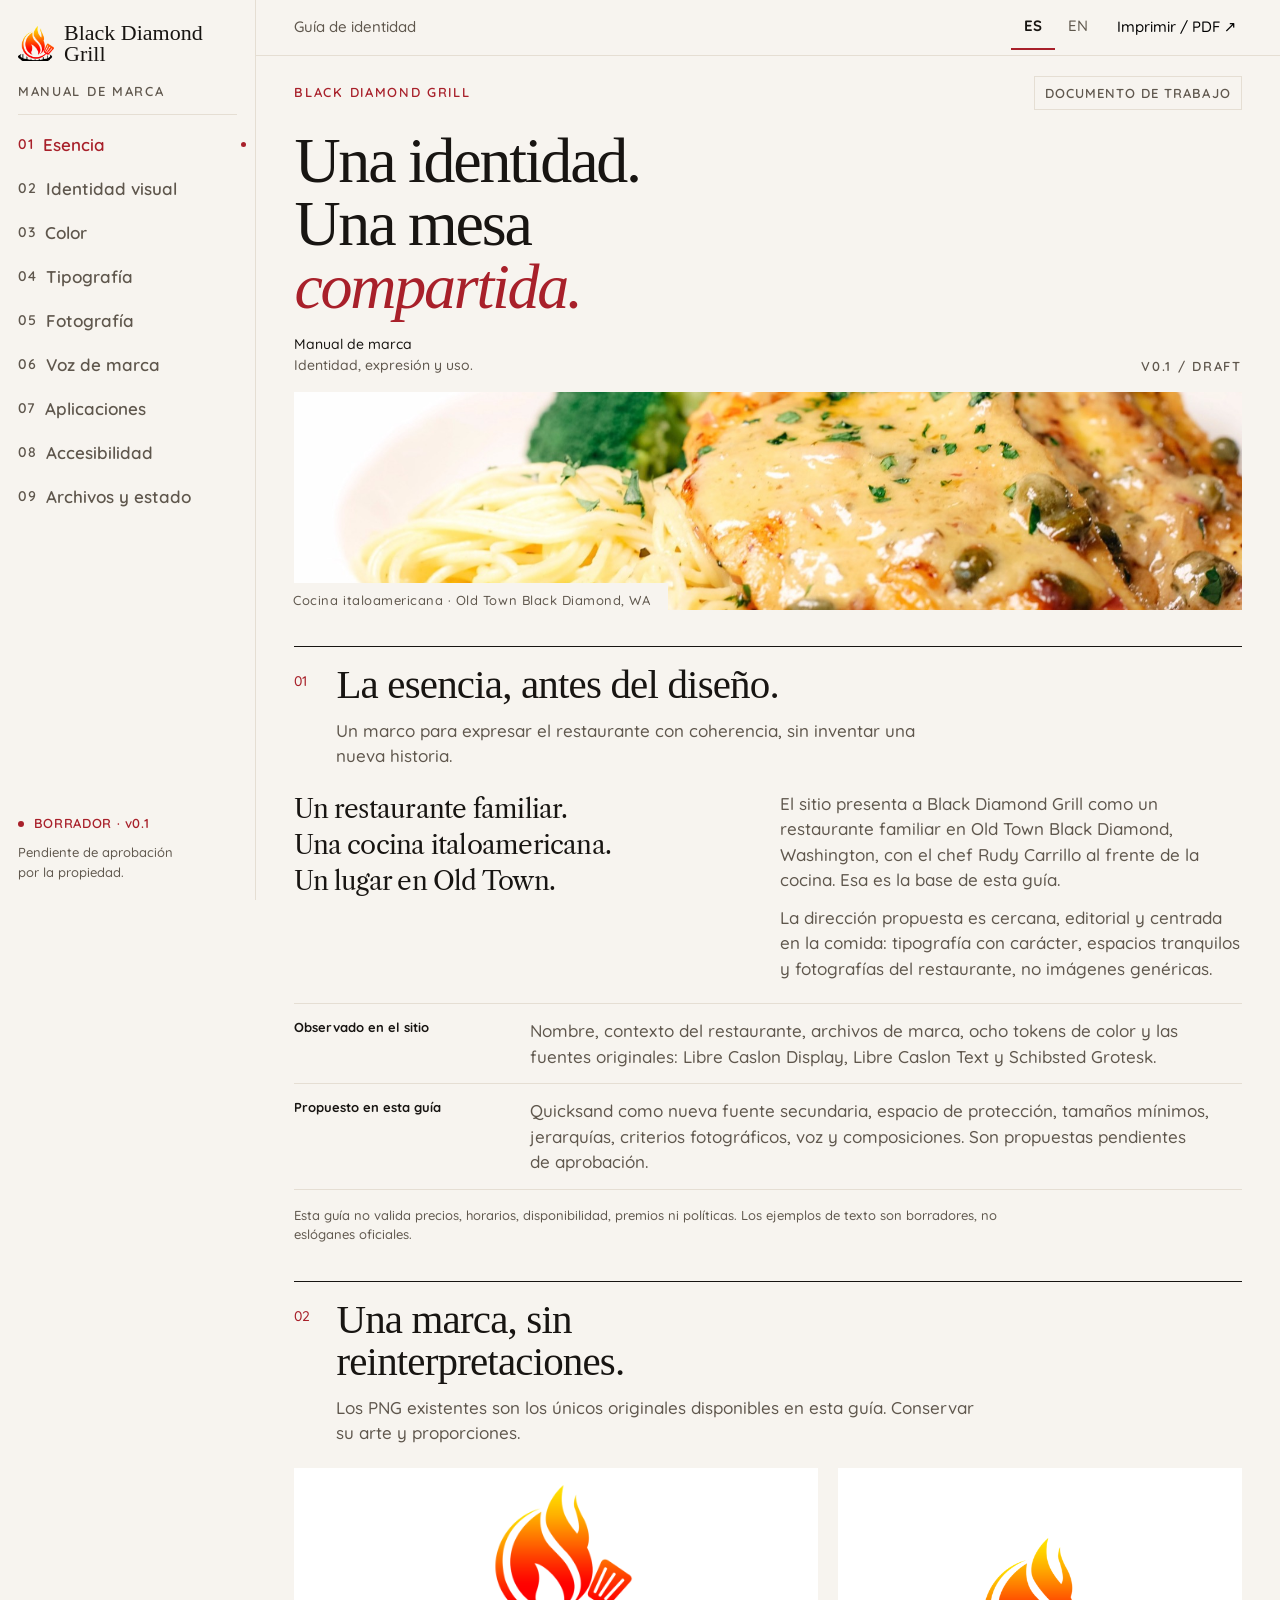
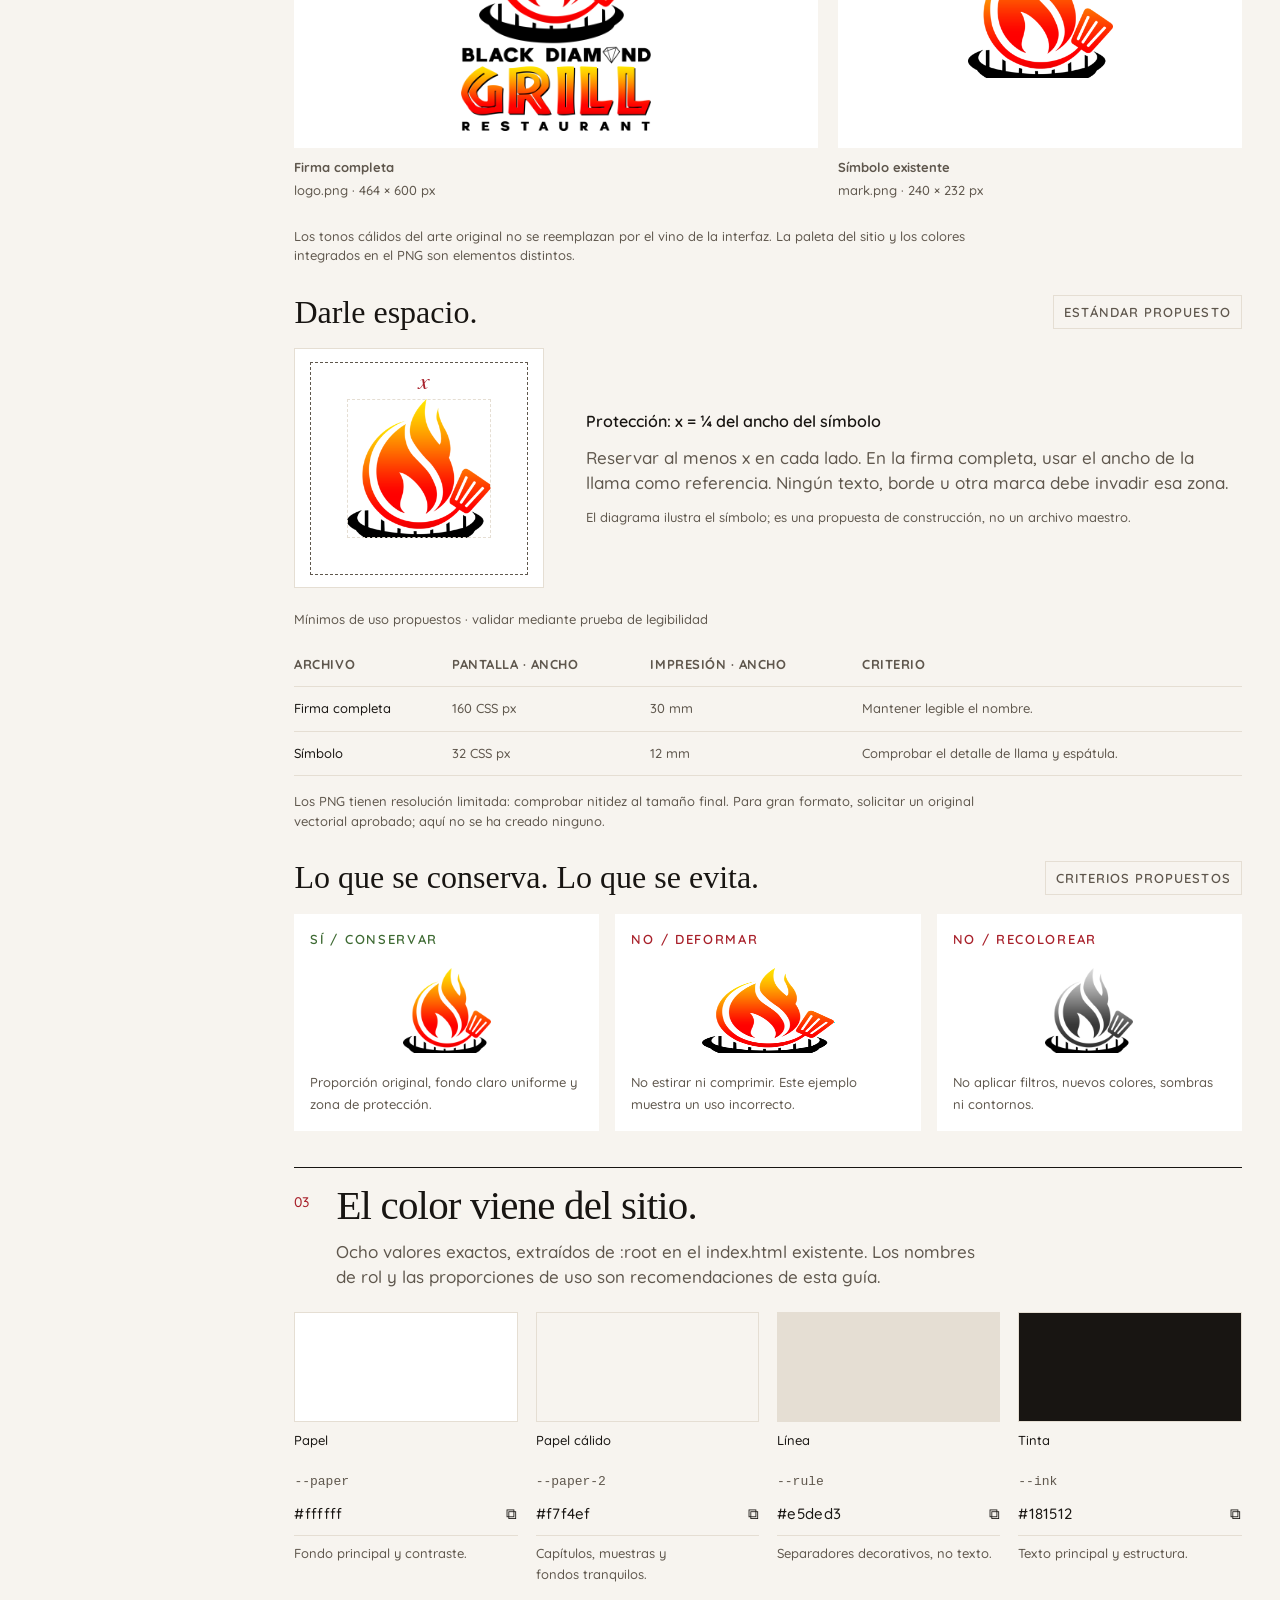
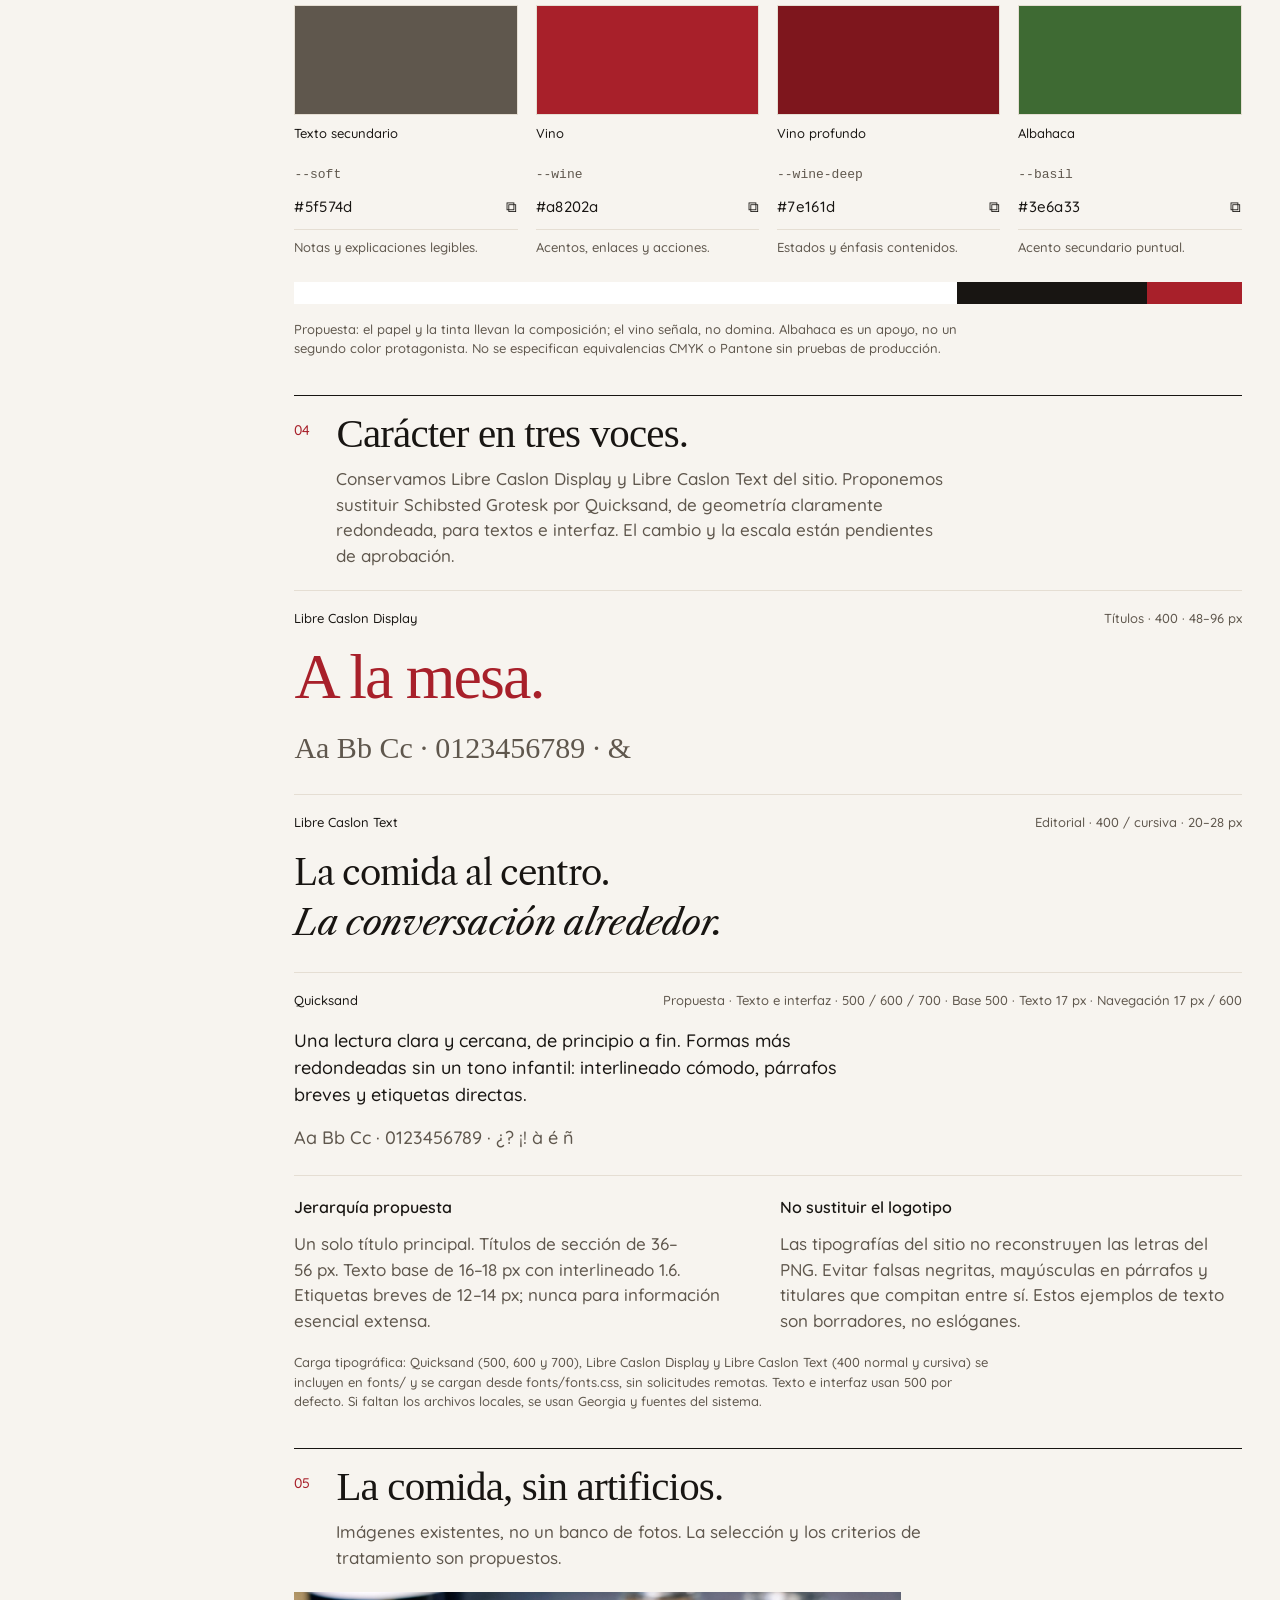
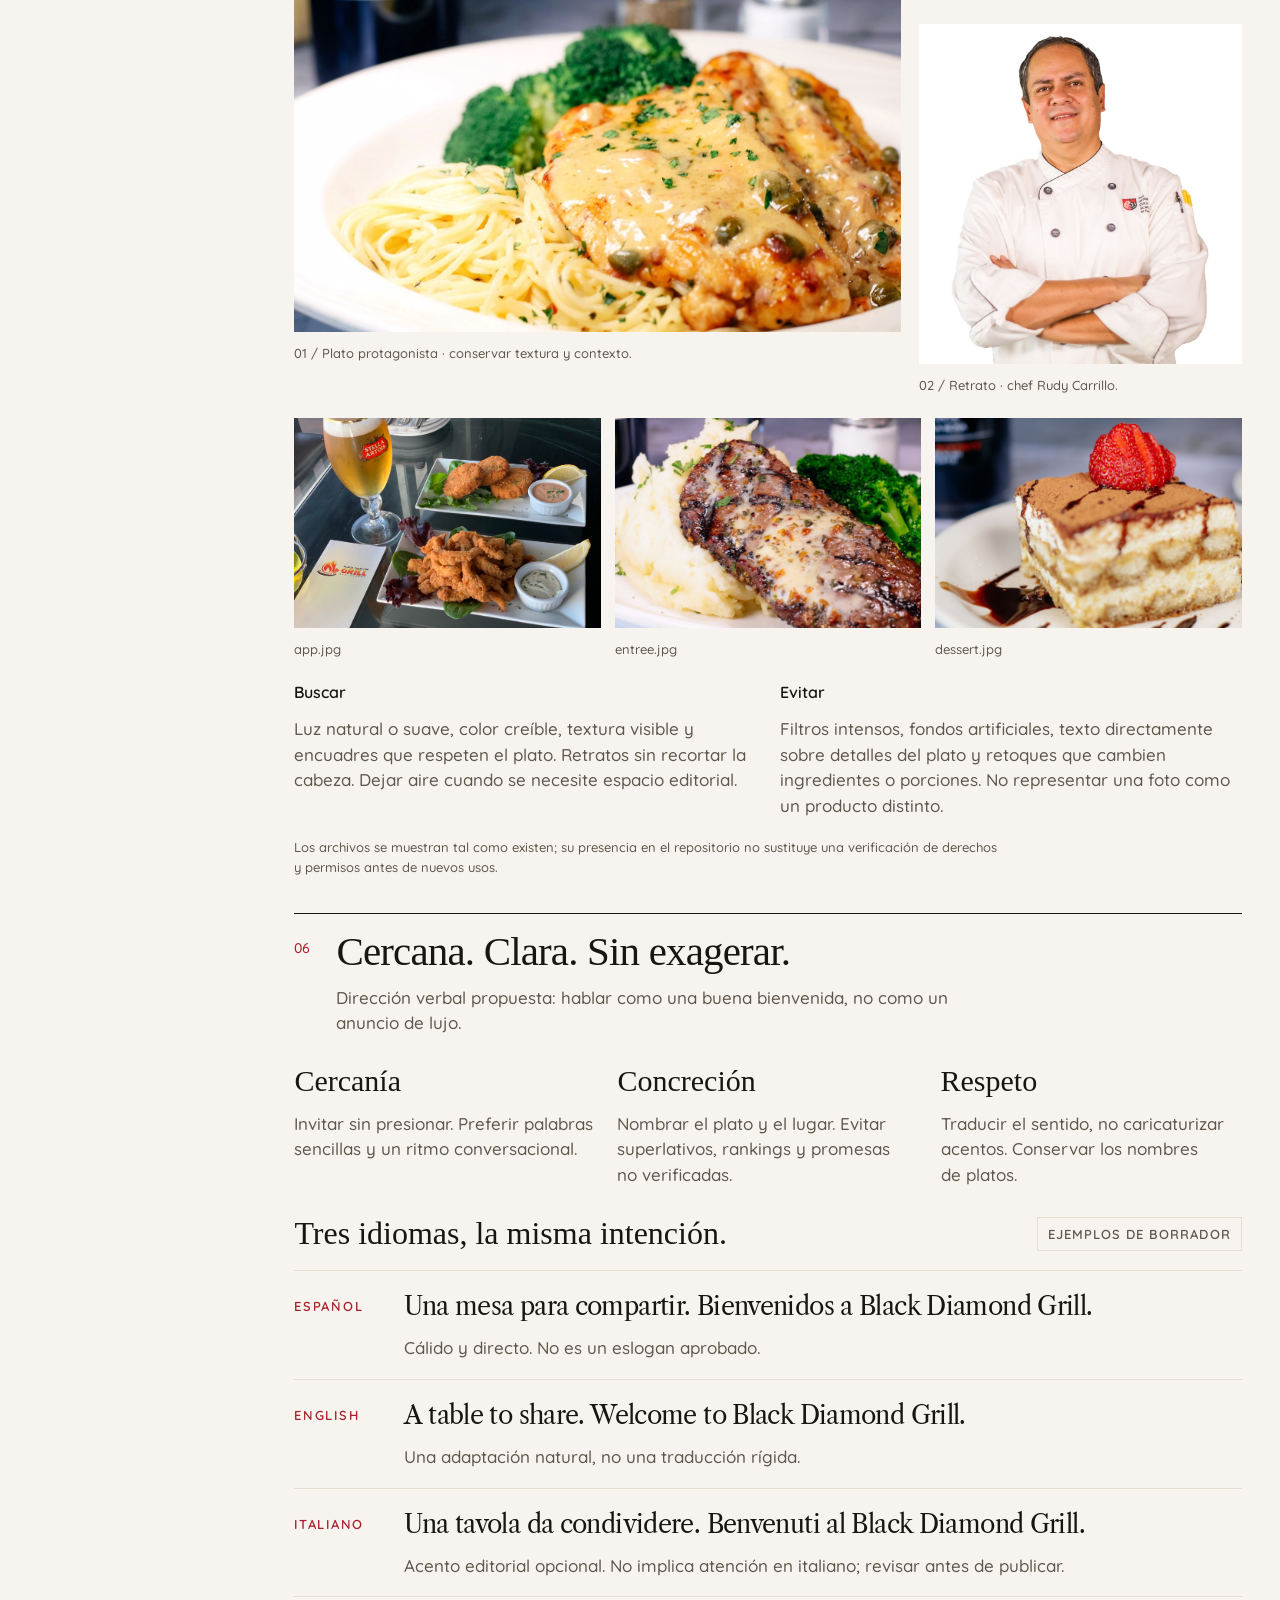
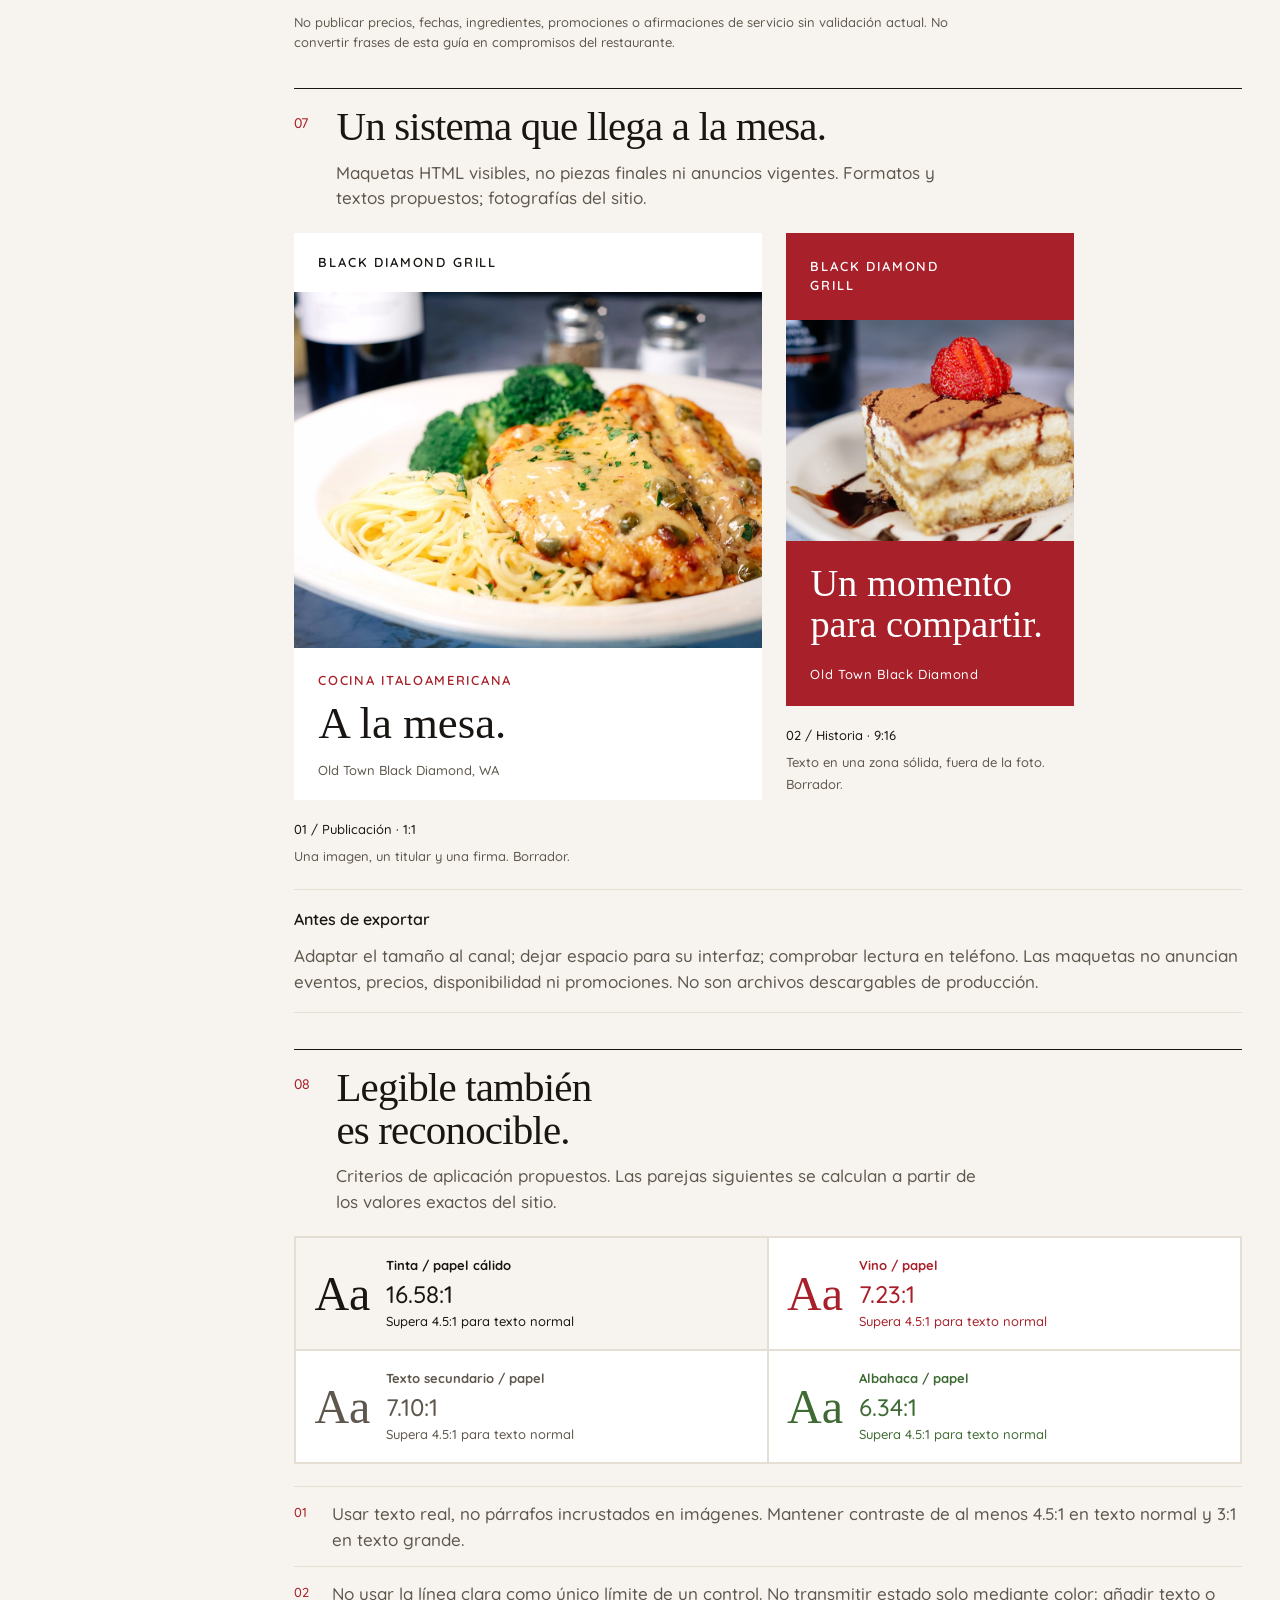
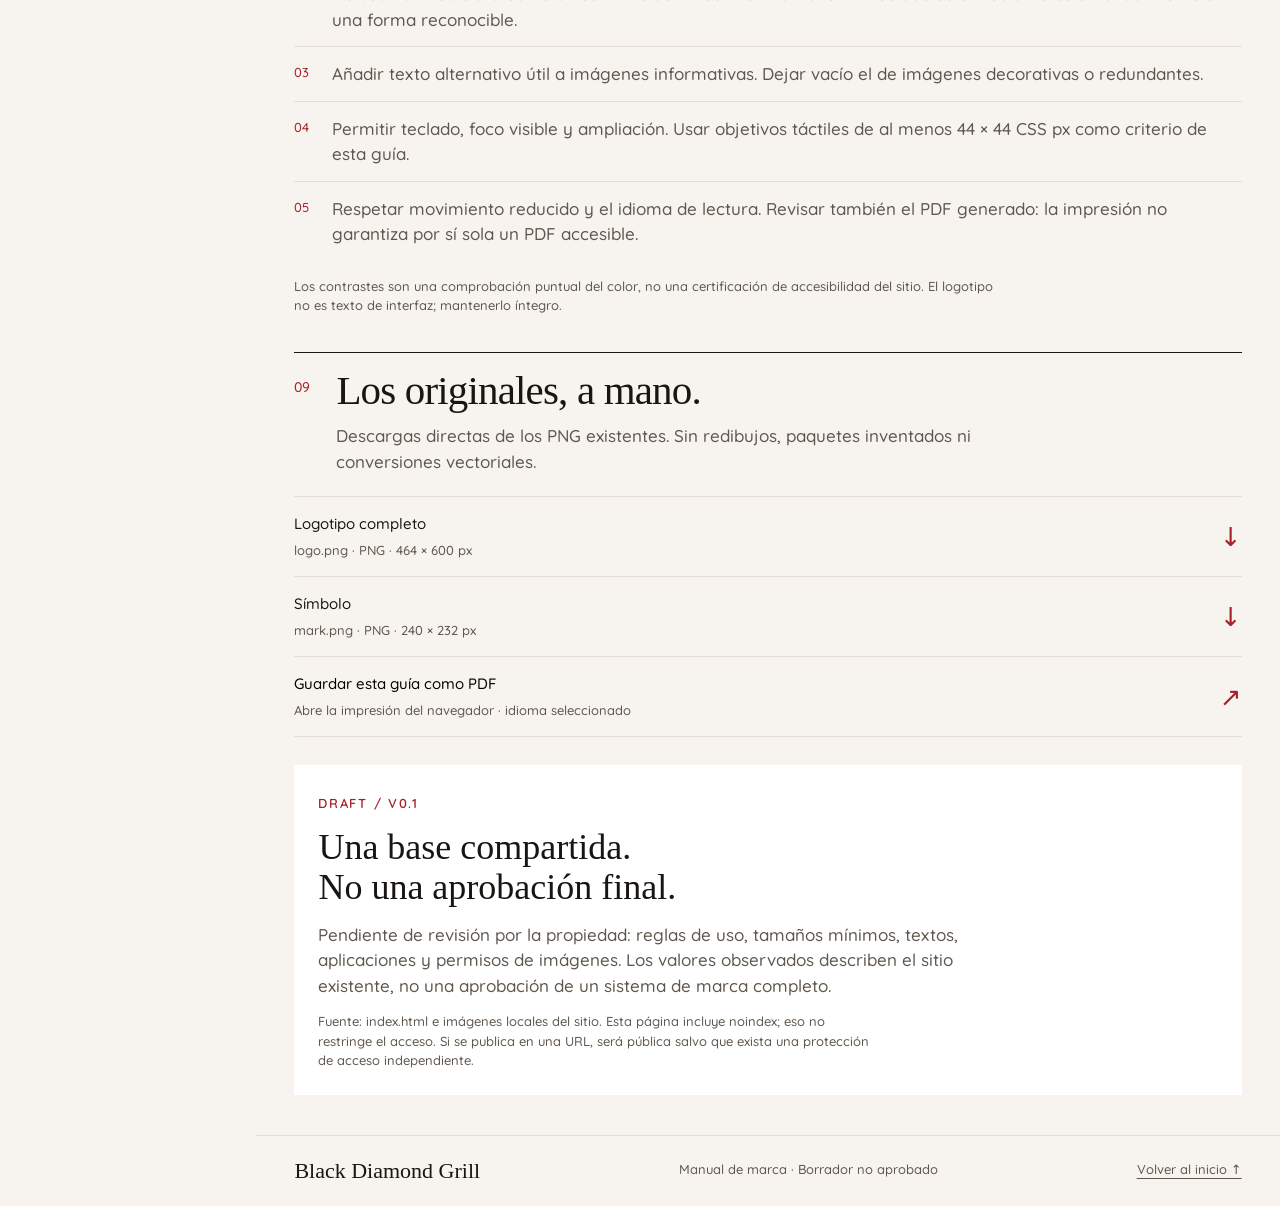
==== brand/index.html @ c11daa5a "feat(brand): publish existing Quicksand brandbook v3" ====
<!doctype html>
<html lang="es"><head><meta charset="utf-8"><meta name="viewport" content="width=device-width, initial-scale=1"><meta name="robots" content="noindex, nofollow"><meta name="theme-color" content="#f7f4ef"><meta name="description" content="Manual de marca bilingüe de Black Diamond Grill. Borrador pendiente de aprobación."><title>Black Diamond Grill — Manual de marca · Borrador</title><link rel="stylesheet" href="fonts/fonts.css"><link rel="stylesheet" href="brandbook.css"><script src="brandbook.js" defer></script></head><body><a class="skip" href="#main"><span class="l-es" lang="es">Saltar al contenido</span><span class="l-en" lang="en">Skip to content</span></a><aside class="sidebar"><a class="sidebar-brand" href="#cover"><img src="../img/mark.png" alt="" width="240" height="232"><span>Black Diamond<br>Grill</span></a><div class="sidebar-caption"><span class="l-es" lang="es">MANUAL DE MARCA</span><span class="l-en" lang="en">BRAND GUIDELINES</span></div><nav aria-label="Índice / Contents"><ol><li><a href="#overview"><span class="nav-num">01</span><span class="l-es" lang="es">Esencia</span><span class="l-en" lang="en">Essence</span></a></li><li><a href="#identity"><span class="nav-num">02</span><span class="l-es" lang="es">Identidad visual</span><span class="l-en" lang="en">Visual identity</span></a></li><li><a href="#color"><span class="nav-num">03</span><span class="l-es" lang="es">Color</span><span class="l-en" lang="en">Color</span></a></li><li><a href="#type"><span class="nav-num">04</span><span class="l-es" lang="es">Tipografía</span><span class="l-en" lang="en">Typography</span></a></li><li><a href="#photography"><span class="nav-num">05</span><span class="l-es" lang="es">Fotografía</span><span class="l-en" lang="en">Photography</span></a></li><li><a href="#voice"><span class="nav-num">06</span><span class="l-es" lang="es">Voz de marca</span><span class="l-en" lang="en">Brand voice</span></a></li><li><a href="#applications"><span class="nav-num">07</span><span class="l-es" lang="es">Aplicaciones</span><span class="l-en" lang="en">Applications</span></a></li><li><a href="#accessibility"><span class="nav-num">08</span><span class="l-es" lang="es">Accesibilidad</span><span class="l-en" lang="en">Accessibility</span></a></li><li><a href="#downloads"><span class="nav-num">09</span><span class="l-es" lang="es">Archivos y estado</span><span class="l-en" lang="en">Files & status</span></a></li></ol></nav><div class="sidebar-bottom"><span class="draft-dot"></span> <span class="l-es" lang="es">BORRADOR · v0.1</span><span class="l-en" lang="en">DRAFT · v0.1</span><p><span class="l-es" lang="es">Pendiente de aprobación<br>por la propiedad.</span><span class="l-en" lang="en">Pending owner<br>approval.</span></p></div></aside><div class="page"><header class="toolbar"><a href="#cover" class="toolbar-name"><span class="l-es" lang="es">Guía de identidad</span><span class="l-en" lang="en">Identity guide</span></a><div class="tools"><div class="language-switch" role="group" aria-label="Idioma / Language"><button type="button" data-language="es" aria-pressed="true" lang="es">ES<span class="sr-only"> — Español</span></button><button type="button" data-language="en" aria-pressed="false" lang="en">EN<span class="sr-only"> — English</span></button></div><button class="print-button" type="button" id="print"><span class="l-es" lang="es">Imprimir / PDF ↗</span><span class="l-en" lang="en">Print / PDF ↗</span></button></div></header><main id="main"><div class="cover" id="cover"><div class="cover-top"><span class="eyebrow">BLACK DIAMOND GRILL</span><span class="tag"><span class="l-es" lang="es">DOCUMENTO DE TRABAJO</span><span class="l-en" lang="en">WORKING DOCUMENT</span></span></div><h1><span class="l-es" lang="es">Una identidad.<br>Una mesa<br><em>compartida.</em></span><span class="l-en" lang="en">One identity.<br>A table<br><em>to share.</em></span></h1><div class="cover-foot"><p><span class="l-es" lang="es">Manual de marca<br><span class="muted">Identidad, expresión y uso.</span></span><span class="l-en" lang="en">Brand guidelines<br><span class="muted">Identity, expression & use.</span></span></p><span class="edition">v0.1 / DRAFT</span></div><div class="cover-image"><img src="../img/pasta.jpg" alt="Chicken piccata sobre pasta cabello de ángel" data-alt-es="Chicken piccata sobre pasta cabello de ángel" data-alt-en="Chicken piccata over angel hair pasta" width="1600" height="1214"><div class="image-caption"><span class="l-es" lang="es">Cocina italoamericana · Old Town Black Diamond, WA</span><span class="l-en" lang="en">Italian-American kitchen · Old Town Black Diamond, WA</span></div></div></div><section id="overview" class="chapter" aria-labelledby="overview-title"><header class="chapter-head"><span class="chapter-num">01</span><div><h2 id="overview-title"><span class="l-es" lang="es">La esencia, antes del diseño.</span><span class="l-en" lang="en">Essence before design.</span></h2><p class="intro"><span class="l-es" lang="es">Un marco para expresar el restaurante con coherencia, sin inventar una nueva historia.</span><span class="l-en" lang="en">A framework for expressing the restaurant consistently, without inventing a new story.</span></p></div></header><div class="editorial-pair"><p class="serif-lead"><span class="l-es" lang="es">Un restaurante familiar.<br>Una cocina italoamericana.<br>Un lugar en Old Town.</span><span class="l-en" lang="en">A family restaurant.<br>An Italian-American kitchen.<br>A place in Old Town.</span></p><div><p><span class="l-es" lang="es">El sitio presenta a Black Diamond Grill como un restaurante familiar en Old Town Black Diamond, Washington, con el chef Rudy Carrillo al frente de la cocina. Esa es la base de esta guía.</span><span class="l-en" lang="en">The website presents Black Diamond Grill as a family restaurant in Old Town Black Diamond, Washington, with Chef Rudy Carrillo leading the kitchen. That is the foundation of this guide.</span></p><p><span class="l-es" lang="es">La dirección propuesta es cercana, editorial y centrada en la comida: tipografía con carácter, espacios tranquilos y fotografías del restaurante, no imágenes genéricas.</span><span class="l-en" lang="en">The proposed direction is warm, editorial and food-led: characterful typography, calm space and the restaurant’s own photography, not generic imagery.</span></p></div></div><div class="status-table"><div><b><span class="l-es" lang="es">Observado en el sitio</span><span class="l-en" lang="en">Observed on the website</span></b><p><span class="l-es" lang="es">Nombre, contexto del restaurante, archivos de marca, ocho tokens de color y las fuentes originales: Libre Caslon Display, Libre Caslon Text y Schibsted Grotesk.</span><span class="l-en" lang="en">Name, restaurant context, brand assets, eight color tokens and the original fonts: Libre Caslon Display, Libre Caslon Text and Schibsted Grotesk.</span></p></div><div><b><span class="l-es" lang="es">Propuesto en esta guía</span><span class="l-en" lang="en">Proposed in this guide</span></b><p><span class="l-es" lang="es">Quicksand como nueva fuente secundaria, espacio de protección, tamaños mínimos, jerarquías, criterios fotográficos, voz y composiciones. Son propuestas pendientes de aprobación.</span><span class="l-en" lang="en">Quicksand as the new secondary font, clear space, minimum sizes, hierarchies, photography guidance, voice and layouts. These proposals are pending approval.</span></p></div></div><p class="note"><span class="l-es" lang="es">Esta guía no valida precios, horarios, disponibilidad, premios ni políticas. Los ejemplos de texto son borradores, no eslóganes oficiales.</span><span class="l-en" lang="en">This guide does not validate prices, hours, availability, awards or policies. Copy examples are drafts, not official taglines.</span></p></section><section id="identity" class="chapter" aria-labelledby="identity-title"><header class="chapter-head"><span class="chapter-num">02</span><div><h2 id="identity-title"><span class="l-es" lang="es">Una marca, sin reinterpretaciones.</span><span class="l-en" lang="en">One mark. No reinterpretation.</span></h2><p class="intro"><span class="l-es" lang="es">Los PNG existentes son los únicos originales disponibles en esta guía. Conservar su arte y proporciones.</span><span class="l-en" lang="en">The existing PNGs are the only original assets available in this guide. Preserve their artwork and proportions.</span></p></div></header><div class="logo-board"><figure><div class="logo-full"><img src="../img/logo.png" alt="Black Diamond Grill — logotipo completo" data-alt-es="Black Diamond Grill — logotipo completo" data-alt-en="Black Diamond Grill — complete logo" width="464" height="600"></div><figcaption><b><span class="l-es" lang="es">Firma completa</span><span class="l-en" lang="en">Complete signature</span></b><span>logo.png · 464 × 600 px</span></figcaption></figure><figure><div class="logo-mark"><img src="../img/mark.png" alt="Símbolo de llama y espátula" data-alt-es="Símbolo de llama y espátula" data-alt-en="Flame and spatula symbol" width="240" height="232"></div><figcaption><b><span class="l-es" lang="es">Símbolo existente</span><span class="l-en" lang="en">Existing symbol</span></b><span>mark.png · 240 × 232 px</span></figcaption></figure></div><p class="note"><span class="l-es" lang="es">Los tonos cálidos del arte original no se reemplazan por el vino de la interfaz. La paleta del sitio y los colores integrados en el PNG son elementos distintos.</span><span class="l-en" lang="en">The original artwork’s warm colors are not replaced with the interface wine color. The website palette and the colors embedded in the PNG are distinct elements.</span></p><div class="subhead"><h3><span class="l-es" lang="es">Darle espacio.</span><span class="l-en" lang="en">Give it room.</span></h3><span class="tag"><span class="l-es" lang="es">ESTÁNDAR PROPUESTO</span><span class="l-en" lang="en">PROPOSED STANDARD</span></span></div><div class="clearspace-row"><div class="clearspace-demo"><div class="clearspace-inner"><img src="../img/mark.png" alt="" width="240" height="232"></div><span>x</span></div><div><h4><span class="l-es" lang="es">Protección: x = ¼ del ancho del símbolo</span><span class="l-en" lang="en">Clear space: x = ¼ of the symbol width</span></h4><p><span class="l-es" lang="es">Reservar al menos x en cada lado. En la firma completa, usar el ancho de la llama como referencia. Ningún texto, borde u otra marca debe invadir esa zona.</span><span class="l-en" lang="en">Reserve at least x on every side. For the complete signature, use the flame width as the reference. No text, border or other mark should enter that area.</span></p><p class="small"><span class="l-es" lang="es">El diagrama ilustra el símbolo; es una propuesta de construcción, no un archivo maestro.</span><span class="l-en" lang="en">The diagram illustrates the symbol; it is a proposed construction rule, not master artwork.</span></p></div></div><div class="table-wrap"><table><caption><span class="l-es" lang="es">Mínimos de uso propuestos · validar mediante prueba de legibilidad</span><span class="l-en" lang="en">Proposed minimum sizes · validate with a legibility proof</span></caption><thead><tr><th><span class="l-es" lang="es">Archivo</span><span class="l-en" lang="en">Asset</span></th><th><span class="l-es" lang="es">Pantalla · ancho</span><span class="l-en" lang="en">Screen · width</span></th><th><span class="l-es" lang="es">Impresión · ancho</span><span class="l-en" lang="en">Print · width</span></th><th><span class="l-es" lang="es">Criterio</span><span class="l-en" lang="en">Rationale</span></th></tr></thead><tbody><tr><th><span class="l-es" lang="es">Firma completa</span><span class="l-en" lang="en">Complete signature</span></th><td>160 CSS px</td><td>30 mm</td><td><span class="l-es" lang="es">Mantener legible el nombre.</span><span class="l-en" lang="en">Keep the name legible.</span></td></tr><tr><th><span class="l-es" lang="es">Símbolo</span><span class="l-en" lang="en">Symbol</span></th><td>32 CSS px</td><td>12 mm</td><td><span class="l-es" lang="es">Comprobar el detalle de llama y espátula.</span><span class="l-en" lang="en">Check flame and spatula detail.</span></td></tr></tbody></table></div><p class="note"><span class="l-es" lang="es">Los PNG tienen resolución limitada: comprobar nitidez al tamaño final. Para gran formato, solicitar un original vectorial aprobado; aquí no se ha creado ninguno.</span><span class="l-en" lang="en">The PNGs have limited resolution: check sharpness at final size. For large-format use, request an approved vector original; none has been created here.</span></p><div class="subhead"><h3><span class="l-es" lang="es">Lo que se conserva. Lo que se evita.</span><span class="l-en" lang="en">What stays. What to avoid.</span></h3><span class="tag"><span class="l-es" lang="es">CRITERIOS PROPUESTOS</span><span class="l-en" lang="en">PROPOSED GUIDANCE</span></span></div><div class="dos-grid"><div class="do-panel"><span class="rule-label"><span class="l-es" lang="es">SÍ / CONSERVAR</span><span class="l-en" lang="en">DO / PRESERVE</span></span><img src="../img/mark.png" alt="" width="240" height="232"><p><span class="l-es" lang="es">Proporción original, fondo claro uniforme y zona de protección.</span><span class="l-en" lang="en">Original proportions, a plain light background and clear space.</span></p></div><div class="dont-panel"><span class="rule-label"><span class="l-es" lang="es">NO / DEFORMAR</span><span class="l-en" lang="en">DON’T / DISTORT</span></span><div class="distorted"><img src="../img/mark.png" alt="" width="240" height="232"></div><p><span class="l-es" lang="es">No estirar ni comprimir. Este ejemplo muestra un uso incorrecto.</span><span class="l-en" lang="en">Do not stretch or compress. This example shows incorrect use.</span></p></div><div class="dont-panel"><span class="rule-label"><span class="l-es" lang="es">NO / RECOLOREAR</span><span class="l-en" lang="en">DON’T / RECOLOR</span></span><img class="recolored" src="../img/mark.png" alt="" width="240" height="232"><p><span class="l-es" lang="es">No aplicar filtros, nuevos colores, sombras ni contornos.</span><span class="l-en" lang="en">Do not apply filters, new colors, shadows or outlines.</span></p></div></div></section><section id="color" class="chapter" aria-labelledby="color-title"><header class="chapter-head"><span class="chapter-num">03</span><div><h2 id="color-title"><span class="l-es" lang="es">El color viene del sitio.</span><span class="l-en" lang="en">Color comes from the site.</span></h2><p class="intro"><span class="l-es" lang="es">Ocho valores exactos, extraídos de :root en el index.html existente. Los nombres de rol y las proporciones de uso son recomendaciones de esta guía.</span><span class="l-en" lang="en">Eight exact values, taken from :root in the existing index.html. Role descriptions and usage proportions are recommendations in this guide.</span></p></div></header><div class="swatches"><article class="swatch"><div class="swatch-color" style="background:#ffffff"></div><div class="swatch-info"><h3><span class="l-es" lang="es">Papel</span><span class="l-en" lang="en">Paper</span></h3><code>--paper</code><button type="button" class="copy" data-copy="#ffffff" aria-label="Copiar / Copy #ffffff"><span>#ffffff</span><span aria-hidden="true">⧉</span></button><p><span class="l-es" lang="es">Fondo principal y contraste.</span><span class="l-en" lang="en">Primary surface and contrast.</span></p></div></article><article class="swatch"><div class="swatch-color" style="background:#f7f4ef"></div><div class="swatch-info"><h3><span class="l-es" lang="es">Papel cálido</span><span class="l-en" lang="en">Warm paper</span></h3><code>--paper-2</code><button type="button" class="copy" data-copy="#f7f4ef" aria-label="Copiar / Copy #f7f4ef"><span>#f7f4ef</span><span aria-hidden="true">⧉</span></button><p><span class="l-es" lang="es">Capítulos, muestras y fondos tranquilos.</span><span class="l-en" lang="en">Chapters, specimens and quiet surfaces.</span></p></div></article><article class="swatch"><div class="swatch-color" style="background:#e5ded3"></div><div class="swatch-info"><h3><span class="l-es" lang="es">Línea</span><span class="l-en" lang="en">Rule</span></h3><code>--rule</code><button type="button" class="copy" data-copy="#e5ded3" aria-label="Copiar / Copy #e5ded3"><span>#e5ded3</span><span aria-hidden="true">⧉</span></button><p><span class="l-es" lang="es">Separadores decorativos, no texto.</span><span class="l-en" lang="en">Decorative dividers, not text.</span></p></div></article><article class="swatch"><div class="swatch-color" style="background:#181512"></div><div class="swatch-info"><h3><span class="l-es" lang="es">Tinta</span><span class="l-en" lang="en">Ink</span></h3><code>--ink</code><button type="button" class="copy" data-copy="#181512" aria-label="Copiar / Copy #181512"><span>#181512</span><span aria-hidden="true">⧉</span></button><p><span class="l-es" lang="es">Texto principal y estructura.</span><span class="l-en" lang="en">Primary text and structure.</span></p></div></article><article class="swatch"><div class="swatch-color" style="background:#5f574d"></div><div class="swatch-info"><h3><span class="l-es" lang="es">Texto secundario</span><span class="l-en" lang="en">Secondary text</span></h3><code>--soft</code><button type="button" class="copy" data-copy="#5f574d" aria-label="Copiar / Copy #5f574d"><span>#5f574d</span><span aria-hidden="true">⧉</span></button><p><span class="l-es" lang="es">Notas y explicaciones legibles.</span><span class="l-en" lang="en">Readable notes and explanations.</span></p></div></article><article class="swatch"><div class="swatch-color" style="background:#a8202a"></div><div class="swatch-info"><h3><span class="l-es" lang="es">Vino</span><span class="l-en" lang="en">Wine</span></h3><code>--wine</code><button type="button" class="copy" data-copy="#a8202a" aria-label="Copiar / Copy #a8202a"><span>#a8202a</span><span aria-hidden="true">⧉</span></button><p><span class="l-es" lang="es">Acentos, enlaces y acciones.</span><span class="l-en" lang="en">Accents, links and actions.</span></p></div></article><article class="swatch"><div class="swatch-color" style="background:#7e161d"></div><div class="swatch-info"><h3><span class="l-es" lang="es">Vino profundo</span><span class="l-en" lang="en">Deep wine</span></h3><code>--wine-deep</code><button type="button" class="copy" data-copy="#7e161d" aria-label="Copiar / Copy #7e161d"><span>#7e161d</span><span aria-hidden="true">⧉</span></button><p><span class="l-es" lang="es">Estados y énfasis contenidos.</span><span class="l-en" lang="en">Restrained states and emphasis.</span></p></div></article><article class="swatch"><div class="swatch-color" style="background:#3e6a33"></div><div class="swatch-info"><h3><span class="l-es" lang="es">Albahaca</span><span class="l-en" lang="en">Basil</span></h3><code>--basil</code><button type="button" class="copy" data-copy="#3e6a33" aria-label="Copiar / Copy #3e6a33"><span>#3e6a33</span><span aria-hidden="true">⧉</span></button><p><span class="l-es" lang="es">Acento secundario puntual.</span><span class="l-en" lang="en">Occasional secondary accent.</span></p></div></article></div><div class="palette-ratio" aria-hidden="true"><span></span><span></span><span></span></div><p class="note"><span class="l-es" lang="es">Propuesta: el papel y la tinta llevan la composición; el vino señala, no domina. Albahaca es un apoyo, no un segundo color protagonista. No se especifican equivalencias CMYK o Pantone sin pruebas de producción.</span><span class="l-en" lang="en">Proposal: paper and ink carry the composition; wine guides rather than dominates. Basil supports, rather than becoming a second lead color. No CMYK or Pantone equivalents are specified without production proofs.</span></p></section><section id="type" class="chapter" aria-labelledby="type-title"><header class="chapter-head"><span class="chapter-num">04</span><div><h2 id="type-title"><span class="l-es" lang="es">Carácter en tres voces.</span><span class="l-en" lang="en">Character in three voices.</span></h2><p class="intro"><span class="l-es" lang="es">Conservamos Libre Caslon Display y Libre Caslon Text del sitio. Proponemos sustituir Schibsted Grotesk por Quicksand, de geometría claramente redondeada, para textos e interfaz. El cambio y la escala están pendientes de aprobación.</span><span class="l-en" lang="en">Libre Caslon Display and Libre Caslon Text are retained from the website. We propose replacing Schibsted Grotesk with the clearly rounded geometric Quicksand for body text and interface. The change and scale are pending approval.</span></p></div></header><div class="type-specimen display-spec"><div class="type-meta"><b>Libre Caslon Display</b><span><span class="l-es" lang="es">Títulos · 400 · 48–96 px</span><span class="l-en" lang="en">Headlines · 400 · 48–96 px</span></span></div><p><span class="l-es" lang="es">A la mesa.</span><span class="l-en" lang="en">At the table.</span></p><div class="glyphs">Aa Bb Cc · 0123456789 · &amp;</div></div><div class="type-specimen serif-spec"><div class="type-meta"><b>Libre Caslon Text</b><span><span class="l-es" lang="es">Editorial · 400 / cursiva · 20–28 px</span><span class="l-en" lang="en">Editorial · 400 / italic · 20–28 px</span></span></div><p><span class="l-es" lang="es">La comida al centro.<br><em>La conversación alrededor.</em></span><span class="l-en" lang="en">Food at the center.<br><em>Conversation all around.</em></span></p></div><div class="type-specimen sans-spec"><div class="type-meta"><b>Quicksand</b><span><span class="l-es" lang="es">Propuesta · Texto e interfaz · 500 / 600 / 700 · Base 500 · Texto 17 px · Navegación 17 px / 600</span><span class="l-en" lang="en">Proposed · Body and interface · 500 / 600 / 700 · Default 500 · Body 17 px · Navigation 17 px / 600</span></span></div><p><span class="l-es" lang="es">Una lectura clara y cercana, de principio a fin. Formas más redondeadas sin un tono infantil: interlineado cómodo, párrafos breves y etiquetas directas.</span><span class="l-en" lang="en">Clear, approachable reading, start to finish. Rounder forms without a childish tone: comfortable line height, short paragraphs and direct labels.</span></p><div class="glyphs">Aa Bb Cc · 0123456789 · ¿? ¡! à é ñ</div></div><div class="editorial-pair"><div><h4><span class="l-es" lang="es">Jerarquía propuesta</span><span class="l-en" lang="en">Proposed hierarchy</span></h4><p><span class="l-es" lang="es">Un solo título principal. Títulos de sección de 36–56 px. Texto base de 16–18 px con interlineado 1.6. Etiquetas breves de 12–14 px; nunca para información esencial extensa.</span><span class="l-en" lang="en">One main title. Section headings at 36–56 px. Body copy at 16–18 px with 1.6 line height. Short labels at 12–14 px; never for lengthy essential information.</span></p></div><div><h4><span class="l-es" lang="es">No sustituir el logotipo</span><span class="l-en" lang="en">Do not replace the logo</span></h4><p><span class="l-es" lang="es">Las tipografías del sitio no reconstruyen las letras del PNG. Evitar falsas negritas, mayúsculas en párrafos y titulares que compitan entre sí. Estos ejemplos de texto son borradores, no eslóganes.</span><span class="l-en" lang="en">The website fonts do not recreate the PNG lettering. Avoid faux bold, all-caps paragraphs and competing headlines. These copy examples are drafts, not taglines.</span></p></div></div><p class="note"><span class="l-es" lang="es">Carga tipográfica: Quicksand (500, 600 y 700), Libre Caslon Display y Libre Caslon Text (400 normal y cursiva) se incluyen en fonts/ y se cargan desde fonts/fonts.css, sin solicitudes remotas. Texto e interfaz usan 500 por defecto. Si faltan los archivos locales, se usan Georgia y fuentes del sistema.</span><span class="l-en" lang="en">Font loading: Quicksand (500, 600 and 700), Libre Caslon Display and Libre Caslon Text (400 normal and italic) are bundled in fonts/ and loaded through fonts/fonts.css, with no remote requests. Body and interface default to 500. If local files are missing, Georgia and system fonts are used.</span></p></section><section id="photography" class="chapter" aria-labelledby="photography-title"><header class="chapter-head"><span class="chapter-num">05</span><div><h2 id="photography-title"><span class="l-es" lang="es">La comida, sin artificios.</span><span class="l-en" lang="en">The food, without artifice.</span></h2><p class="intro"><span class="l-es" lang="es">Imágenes existentes, no un banco de fotos. La selección y los criterios de tratamiento son propuestos.</span><span class="l-en" lang="en">Existing images, not a stock library. Selection and treatment guidance are proposed.</span></p></div></header><div class="photo-story"><figure class="photo-main"><img src="../img/pasta.jpg" alt="Chicken piccata con pasta, salsa y brócoli" data-alt-es="Chicken piccata con pasta, salsa y brócoli" data-alt-en="Chicken piccata with pasta, sauce and broccoli" loading="lazy" width="1600" height="1214"><figcaption><span class="l-es" lang="es">01 / Plato protagonista · conservar textura y contexto.</span><span class="l-en" lang="en">01 / The featured dish · preserve texture and context.</span></figcaption></figure><figure class="photo-chef"><img src="../img/chef.jpg" alt="Chef Rudy Carrillo" loading="lazy" width="985" height="1100"><figcaption><span class="l-es" lang="es">02 / Retrato · chef Rudy Carrillo.</span><span class="l-en" lang="en">02 / Portrait · Chef Rudy Carrillo.</span></figcaption></figure></div><div class="photo-strip"><figure><img src="../img/app.jpg" alt="Calamares y crab cakes con una cerveza" data-alt-es="Calamares y crab cakes con una cerveza" data-alt-en="Calamari and crab cakes with a beer" loading="lazy" width="1600" height="1200"><figcaption>app.jpg</figcaption></figure><figure><img src="../img/entree.jpg" alt="Carne a la parrilla con puré de papas" data-alt-es="Carne a la parrilla con puré de papas" data-alt-en="Grilled steak with mashed potatoes" loading="lazy" width="1600" height="1273"><figcaption>entree.jpg</figcaption></figure><figure><img src="../img/dessert.jpg" alt="Tiramisú con una fresa" data-alt-es="Tiramisú con una fresa" data-alt-en="Tiramisu with a strawberry" loading="lazy" width="1400" height="1075"><figcaption>dessert.jpg</figcaption></figure></div><div class="editorial-pair"><div><h4><span class="l-es" lang="es">Buscar</span><span class="l-en" lang="en">Aim for</span></h4><p><span class="l-es" lang="es">Luz natural o suave, color creíble, textura visible y encuadres que respeten el plato. Retratos sin recortar la cabeza. Dejar aire cuando se necesite espacio editorial.</span><span class="l-en" lang="en">Natural or soft light, credible color, visible texture and crops that respect the dish. Do not crop portrait heads. Leave breathing room when editorial space is needed.</span></p></div><div><h4><span class="l-es" lang="es">Evitar</span><span class="l-en" lang="en">Avoid</span></h4><p><span class="l-es" lang="es">Filtros intensos, fondos artificiales, texto directamente sobre detalles del plato y retoques que cambien ingredientes o porciones. No representar una foto como un producto distinto.</span><span class="l-en" lang="en">Heavy filters, artificial backgrounds, text directly over dish details and retouching that changes ingredients or portions. Do not present a photo as a different product.</span></p></div></div><p class="note"><span class="l-es" lang="es">Los archivos se muestran tal como existen; su presencia en el repositorio no sustituye una verificación de derechos y permisos antes de nuevos usos.</span><span class="l-en" lang="en">Files are shown as they exist; their presence in the repository does not replace a rights and permissions check before new uses.</span></p></section><section id="voice" class="chapter" aria-labelledby="voice-title"><header class="chapter-head"><span class="chapter-num">06</span><div><h2 id="voice-title"><span class="l-es" lang="es">Cercana. Clara. Sin exagerar.</span><span class="l-en" lang="en">Warm. Clear. Without exaggeration.</span></h2><p class="intro"><span class="l-es" lang="es">Dirección verbal propuesta: hablar como una buena bienvenida, no como un anuncio de lujo.</span><span class="l-en" lang="en">Proposed verbal direction: speak like a genuine welcome, not a luxury advertisement.</span></p></div></header><div class="voice-principles"><div><h3><span class="l-es" lang="es">Cercanía</span><span class="l-en" lang="en">Warmth</span></h3><p><span class="l-es" lang="es">Invitar sin presionar. Preferir palabras sencillas y un ritmo conversacional.</span><span class="l-en" lang="en">Invite without pressure. Prefer simple words and a conversational rhythm.</span></p></div><div><h3><span class="l-es" lang="es">Concreción</span><span class="l-en" lang="en">Specificity</span></h3><p><span class="l-es" lang="es">Nombrar el plato y el lugar. Evitar superlativos, rankings y promesas no verificadas.</span><span class="l-en" lang="en">Name the dish and the place. Avoid superlatives, rankings and unverified promises.</span></p></div><div><h3><span class="l-es" lang="es">Respeto</span><span class="l-en" lang="en">Respect</span></h3><p><span class="l-es" lang="es">Traducir el sentido, no caricaturizar acentos. Conservar los nombres de platos.</span><span class="l-en" lang="en">Translate meaning, never caricature accents. Preserve dish names.</span></p></div></div><div class="subhead"><h3><span class="l-es" lang="es">Tres idiomas, la misma intención.</span><span class="l-en" lang="en">Three languages, one intention.</span></h3><span class="tag"><span class="l-es" lang="es">EJEMPLOS DE BORRADOR</span><span class="l-en" lang="en">DRAFT COPY EXAMPLES</span></span></div><div class="voice-samples"><article><span class="eyebrow">ESPAÑOL</span><blockquote lang="es">Una mesa para compartir. Bienvenidos a Black Diamond Grill.</blockquote><p><span class="l-es" lang="es">Cálido y directo. No es un eslogan aprobado.</span><span class="l-en" lang="en">Warm and direct. Not an approved tagline.</span></p></article><article><span class="eyebrow">ENGLISH</span><blockquote lang="en">A table to share. Welcome to Black Diamond Grill.</blockquote><p><span class="l-es" lang="es">Una adaptación natural, no una traducción rígida.</span><span class="l-en" lang="en">A natural adaptation, not a rigid translation.</span></p></article><article><span class="eyebrow">ITALIANO</span><blockquote lang="it">Una tavola da condividere. Benvenuti al Black Diamond Grill.</blockquote><p><span class="l-es" lang="es">Acento editorial opcional. No implica atención en italiano; revisar antes de publicar.</span><span class="l-en" lang="en">Optional editorial accent. Does not imply service in Italian; review before publishing.</span></p></article></div><p class="note"><span class="l-es" lang="es">No publicar precios, fechas, ingredientes, promociones o afirmaciones de servicio sin validación actual. No convertir frases de esta guía en compromisos del restaurante.</span><span class="l-en" lang="en">Do not publish prices, dates, ingredients, promotions or service claims without current validation. Do not turn this guide’s phrases into restaurant commitments.</span></p></section><section id="applications" class="chapter" aria-labelledby="applications-title"><header class="chapter-head"><span class="chapter-num">07</span><div><h2 id="applications-title"><span class="l-es" lang="es">Un sistema que llega a la mesa.</span><span class="l-en" lang="en">A system that reaches the table.</span></h2><p class="intro"><span class="l-es" lang="es">Maquetas HTML visibles, no piezas finales ni anuncios vigentes. Formatos y textos propuestos; fotografías del sitio.</span><span class="l-en" lang="en">Visible HTML mockups, not final artwork or active advertisements. Proposed formats and copy; photographs from the website.</span></p></div></header><div class="social-examples"><figure><div class="social-square"><div class="social-brand">BLACK DIAMOND GRILL</div><img src="../img/pasta.jpg" alt="" width="1600" height="1214" loading="lazy"><div class="social-copy"><span class="eyebrow"><span class="l-es" lang="es">COCINA ITALOAMERICANA</span><span class="l-en" lang="en">ITALIAN-AMERICAN KITCHEN</span></span><p><span class="l-es" lang="es">A la mesa.</span><span class="l-en" lang="en">At the table.</span></p><span>Old Town Black Diamond, WA</span></div></div><figcaption><b><span class="l-es" lang="es">01 / Publicación · 1:1</span><span class="l-en" lang="en">01 / Feed post · 1:1</span></b><span class="l-es" lang="es">Una imagen, un titular y una firma. Borrador.</span><span class="l-en" lang="en">One image, one headline and a signature. Draft.</span></figcaption></figure><figure><div class="social-story"><div class="social-brand">BLACK DIAMOND<br>GRILL</div><img src="../img/dessert.jpg" alt="" loading="lazy" width="1400" height="1075"><div class="story-copy"><p><span class="l-es" lang="es">Un momento<br>para compartir.</span><span class="l-en" lang="en">A moment<br>to share.</span></p><span>Old Town Black Diamond</span></div></div><figcaption><b><span class="l-es" lang="es">02 / Historia · 9:16</span><span class="l-en" lang="en">02 / Story · 9:16</span></b><span class="l-es" lang="es">Texto en una zona sólida, fuera de la foto. Borrador.</span><span class="l-en" lang="en">Copy on a solid surface, outside the photo. Draft.</span></figcaption></figure></div><div class="application-note"><h4><span class="l-es" lang="es">Antes de exportar</span><span class="l-en" lang="en">Before exporting</span></h4><p><span class="l-es" lang="es">Adaptar el tamaño al canal; dejar espacio para su interfaz; comprobar lectura en teléfono. Las maquetas no anuncian eventos, precios, disponibilidad ni promociones. No son archivos descargables de producción.</span><span class="l-en" lang="en">Adapt dimensions to the channel; leave room for its interface; check phone legibility. Mockups do not announce events, prices, availability or promotions. They are not downloadable production artwork.</span></p></div></section><section id="accessibility" class="chapter" aria-labelledby="accessibility-title"><header class="chapter-head"><span class="chapter-num">08</span><div><h2 id="accessibility-title"><span class="l-es" lang="es">Legible también es reconocible.</span><span class="l-en" lang="en">Legibility is part of recognition.</span></h2><p class="intro"><span class="l-es" lang="es">Criterios de aplicación propuestos. Las parejas siguientes se calculan a partir de los valores exactos del sitio.</span><span class="l-en" lang="en">Proposed application criteria. The following pairs are calculated from the website’s exact color values.</span></p></div></header><div class="contrast-grid"><article style="color:#181512;background:#f7f4ef"><span class="contrast-aa">Aa</span><div><b><span class="l-es" lang="es">Tinta / papel cálido</span><span class="l-en" lang="en">Ink / warm paper</span></b><span>16.58:1</span><small><span class="l-es" lang="es">Supera 4.5:1 para texto normal</span><span class="l-en" lang="en">Exceeds 4.5:1 for normal text</span></small></div></article><article style="color:#a8202a;background:#ffffff"><span class="contrast-aa">Aa</span><div><b><span class="l-es" lang="es">Vino / papel</span><span class="l-en" lang="en">Wine / paper</span></b><span>7.23:1</span><small><span class="l-es" lang="es">Supera 4.5:1 para texto normal</span><span class="l-en" lang="en">Exceeds 4.5:1 for normal text</span></small></div></article><article style="color:#5f574d;background:#ffffff"><span class="contrast-aa">Aa</span><div><b><span class="l-es" lang="es">Texto secundario / papel</span><span class="l-en" lang="en">Secondary text / paper</span></b><span>7.10:1</span><small><span class="l-es" lang="es">Supera 4.5:1 para texto normal</span><span class="l-en" lang="en">Exceeds 4.5:1 for normal text</span></small></div></article><article style="color:#3e6a33;background:#ffffff"><span class="contrast-aa">Aa</span><div><b><span class="l-es" lang="es">Albahaca / papel</span><span class="l-en" lang="en">Basil / paper</span></b><span>6.34:1</span><small><span class="l-es" lang="es">Supera 4.5:1 para texto normal</span><span class="l-en" lang="en">Exceeds 4.5:1 for normal text</span></small></div></article></div><ul class="checklist"><li><span class="l-es" lang="es">Usar texto real, no párrafos incrustados en imágenes. Mantener contraste de al menos 4.5:1 en texto normal y 3:1 en texto grande.</span><span class="l-en" lang="en">Use real text, not paragraphs embedded in images. Maintain at least 4.5:1 contrast for normal text and 3:1 for large text.</span></li><li><span class="l-es" lang="es">No usar la línea clara como único límite de un control. No transmitir estado solo mediante color: añadir texto o una forma reconocible.</span><span class="l-en" lang="en">Do not use the light rule as a control’s only boundary. Do not convey state by color alone: add text or a recognizable shape.</span></li><li><span class="l-es" lang="es">Añadir texto alternativo útil a imágenes informativas. Dejar vacío el de imágenes decorativas o redundantes.</span><span class="l-en" lang="en">Add useful alternative text to informative images. Leave it empty for decorative or redundant images.</span></li><li><span class="l-es" lang="es">Permitir teclado, foco visible y ampliación. Usar objetivos táctiles de al menos 44 × 44 CSS px como criterio de esta guía.</span><span class="l-en" lang="en">Support keyboard use, visible focus and zoom. Use touch targets of at least 44 × 44 CSS px as this guide’s criterion.</span></li><li><span class="l-es" lang="es">Respetar movimiento reducido y el idioma de lectura. Revisar también el PDF generado: la impresión no garantiza por sí sola un PDF accesible.</span><span class="l-en" lang="en">Respect reduced motion and reading language. Review the generated PDF too: printing alone does not guarantee an accessible PDF.</span></li></ul><p class="note"><span class="l-es" lang="es">Los contrastes son una comprobación puntual del color, no una certificación de accesibilidad del sitio. El logotipo no es texto de interfaz; mantenerlo íntegro.</span><span class="l-en" lang="en">Contrast values are a specific color check, not a website accessibility certification. The logo is not interface text; preserve its artwork.</span></p></section><section id="downloads" class="chapter" aria-labelledby="downloads-title"><header class="chapter-head"><span class="chapter-num">09</span><div><h2 id="downloads-title"><span class="l-es" lang="es">Los originales, a mano.</span><span class="l-en" lang="en">The originals, at hand.</span></h2><p class="intro"><span class="l-es" lang="es">Descargas directas de los PNG existentes. Sin redibujos, paquetes inventados ni conversiones vectoriales.</span><span class="l-en" lang="en">Direct downloads of the existing PNGs. No redraws, invented packages or vector conversions.</span></p></div></header><div class="download-list"><a href="../img/logo.png" download="black-diamond-grill-logo.png"><span><b><span class="l-es" lang="es">Logotipo completo</span><span class="l-en" lang="en">Complete logo</span></b><small>logo.png · PNG · 464 × 600 px</small></span><span aria-hidden="true">↓</span></a><a href="../img/mark.png" download="black-diamond-grill-mark.png"><span><b><span class="l-es" lang="es">Símbolo</span><span class="l-en" lang="en">Symbol</span></b><small>mark.png · PNG · 240 × 232 px</small></span><span aria-hidden="true">↓</span></a><button type="button" id="print-bottom"><span><b><span class="l-es" lang="es">Guardar esta guía como PDF</span><span class="l-en" lang="en">Save this guide as PDF</span></b><small><span class="l-es" lang="es">Abre la impresión del navegador · idioma seleccionado</span><span class="l-en" lang="en">Opens browser print · selected language</span></small></span><span aria-hidden="true">↗</span></button></div><div class="final-status"><span class="eyebrow">DRAFT / v0.1</span><h3><span class="l-es" lang="es">Una base compartida.<br>No una aprobación final.</span><span class="l-en" lang="en">A shared foundation.<br>Not a final approval.</span></h3><p><span class="l-es" lang="es">Pendiente de revisión por la propiedad: reglas de uso, tamaños mínimos, textos, aplicaciones y permisos de imágenes. Los valores observados describen el sitio existente, no una aprobación de un sistema de marca completo.</span><span class="l-en" lang="en">Pending owner review: usage rules, minimum sizes, copy, applications and image permissions. Observed values describe the existing website, not approval of a complete brand system.</span></p><p class="small"><span class="l-es" lang="es">Fuente: index.html e imágenes locales del sitio. Esta página incluye noindex; eso no restringe el acceso. Si se publica en una URL, será pública salvo que exista una protección de acceso independiente.</span><span class="l-en" lang="en">Source: index.html and the website’s local images. This page includes noindex; that does not restrict access. If published at a URL, it will be public unless separate access protection exists.</span></p></div></section></main><footer><span>Black Diamond Grill</span><span><span class="l-es" lang="es">Manual de marca · Borrador no aprobado</span><span class="l-en" lang="en">Brand guidelines · Unapproved draft</span></span><a href="#cover"><span class="l-es" lang="es">Volver al inicio ↑</span><span class="l-en" lang="en">Back to top ↑</span></a></footer></div><div id="toast" class="toast" role="status" aria-live="polite"></div><noscript><p class="noscript">Esta guía se muestra en español. El cambio de idioma, la copia de colores y los botones de impresión requieren JavaScript. / This guide is shown in Spanish. Language switching, color copying and print buttons require JavaScript.</p></noscript></body></html>
---- brand/fonts/fonts.css ----
/* Unmodified official Google Fonts binaries; full notices in *-OFL.txt. See PROVENANCE.md. */
@font-face {
  font-family: 'Libre Caslon Display';
  font-style: normal;
  font-weight: 400;
  font-display: swap;
  src: url('./LibreCaslonDisplay-400.ttf') format('truetype');
}
@font-face {
  font-family: 'Libre Caslon Text';
  font-style: italic;
  font-weight: 400;
  font-display: swap;
  src: url('./LibreCaslonText-400-Italic.ttf') format('truetype');
}
@font-face {
  font-family: 'Libre Caslon Text';
  font-style: normal;
  font-weight: 400;
  font-display: swap;
  src: url('./LibreCaslonText-400.ttf') format('truetype');
}
@font-face {
  font-family: 'Quicksand';
  font-style: normal;
  font-weight: 500;
  font-display: swap;
  src: url('./Quicksand-500.ttf') format('truetype');
}
@font-face {
  font-family: 'Quicksand';
  font-style: normal;
  font-weight: 600;
  font-display: swap;
  src: url('./Quicksand-600.ttf') format('truetype');
}
@font-face {
  font-family: 'Quicksand';
  font-style: normal;
  font-weight: 700;
  font-display: swap;
  src: url('./Quicksand-700.ttf') format('truetype');
}
---- brand/brandbook.css ----
:root{--paper:#ffffff;--paper-2:#f7f4ef;--rule:#e5ded3;--ink:#181512;--soft:#5f574d;--wine:#a8202a;--wine-deep:#7e161d;--basil:#3e6a33;--display:"Libre Caslon Display","Big Caslon",Georgia,serif;--serif:"Libre Caslon Text","Big Caslon",Georgia,serif;--sans:"Quicksand",system-ui,-apple-system,"Segoe UI",sans-serif;color-scheme:light}
*{box-sizing:border-box}html{scroll-behavior:smooth;scroll-padding-top:100px}body{margin:0;font:500 17px/1.5 var(--sans);background:var(--paper-2);color:var(--ink);-webkit-font-smoothing:antialiased}html[lang=es] .l-en,html[lang=en] .l-es{display:none!important}img{display:block;max-width:100%;height:auto}a{color:inherit;text-underline-offset:4px}button{font:inherit;cursor:pointer}button,a{-webkit-tap-highlight-color:transparent}button:focus-visible,a:focus-visible{outline:3px solid var(--wine);outline-offset:5px}h1,h2,h3,h4,p,figure,blockquote{margin:0}h1,h2,h3{font-family:var(--display);font-weight:400;text-wrap:balance}h4{font-size:16px;font-weight:600;line-height:1.45;margin-bottom:12px}p+p{margin-top:18px}p{text-wrap:pretty}code{font:13px/1.6 ui-monospace,SFMono-Regular,monospace}.muted,.small{color:var(--soft)}.small{font-size:13px;line-height:1.7}.sr-only{position:absolute;width:1px;height:1px;margin:-1px;padding:0;overflow:hidden;clip:rect(0,0,0,0);white-space:nowrap;border:0}.skip{position:fixed;left:24px;top:-100px;padding:12px 20px;background:var(--ink);color:var(--paper);z-index:100}.skip:focus{top:12px}.eyebrow,.sidebar-caption,.edition,.rule-label{font-size:13px;font-weight:600;letter-spacing:.13em;line-height:1.5;text-transform:uppercase}.eyebrow{color:var(--wine)}.sidebar{position:fixed;inset:0 auto 0 0;width:252px;padding:36px 26px 24px 30px;border-right:1px solid var(--rule);display:flex;flex-direction:column;background:var(--paper-2);z-index:30;overflow-y:auto}.sidebar-brand{display:flex;align-items:center;gap:14px;text-decoration:none;font:25px/.96 var(--display)}.sidebar-brand img{width:41px;height:auto}.sidebar-caption{color:var(--soft);font-size:13px;margin-top:34px;padding-bottom:22px;border-bottom:1px solid var(--rule)}.sidebar nav{margin-top:15px}.sidebar ol{padding:0;margin:0;list-style:none}.sidebar nav a{position:relative;display:flex;align-items:center;gap:13px;min-height:45px;font-size:13px;font-weight:500;text-decoration:none;color:var(--soft)}.sidebar nav a:hover{color:var(--wine)}.sidebar nav a[aria-current=location]{color:var(--wine);font-weight:600}.sidebar nav a[aria-current=location]:after{content:"";height:5px;width:5px;position:absolute;right:0;border-radius:50%;background:var(--wine)}.nav-num{font-size:13px;font-variant-numeric:tabular-nums;letter-spacing:.04em}.sidebar-bottom{padding-top:32px;margin-top:auto;color:var(--wine);font-size:13px;letter-spacing:.05em;font-weight:600}.sidebar-bottom p{font-size:13px;color:var(--soft);font-weight:400;letter-spacing:0;margin-top:10px}.draft-dot{display:inline-block;height:6px;width:6px;border-radius:50%;background:var(--wine);vertical-align:1px;margin-right:5px}.page{margin-left:252px}.toolbar{position:sticky;top:0;z-index:20;background:var(--paper-2);border-bottom:1px solid var(--rule);height:76px;display:flex;align-items:center;justify-content:space-between;padding:0 clamp(24px,4.7vw,78px);gap:20px}.toolbar-name{font-size:13px;text-decoration:none;color:var(--soft)}.tools{display:flex;align-items:center;gap:22px}.language-switch{display:flex;gap:1px}.language-switch button{background:none;border:0;min-width:44px;height:44px;font-size:13px;color:var(--soft);border-bottom:2px solid transparent}.language-switch button[aria-pressed=true]{color:var(--ink);font-weight:700;border-bottom-color:var(--wine)}.print-button{min-height:44px;background:none;border:0;padding:0 5px;font-size:13px}.print-button:hover{color:var(--wine)}main{max-width:1370px;margin:auto;padding:0 clamp(24px,4.7vw,78px)}.cover{padding-top:46px}.cover-top{display:flex;align-items:center;justify-content:space-between;gap:12px}.tag{font-size:13px;line-height:1.4;letter-spacing:.08em;font-weight:600;border:1px solid var(--rule);color:var(--soft);padding:7px 10px;display:inline-block;text-transform:uppercase}.cover h1{font-size:clamp(68px,8.2vw,132px);line-height:.94;letter-spacing:-.035em;margin-top:46px;margin-bottom:35px}.cover h1 em{color:var(--wine);font-style:italic}.cover-foot{display:flex;justify-content:space-between;align-items:flex-end;margin-bottom:33px;font-size:13px;line-height:1.7}.edition{color:var(--soft);font-size:13px}.cover-image{position:relative}.cover-image>img{width:100%;height:clamp(260px,31vw,440px);object-fit:cover;object-position:center 58%}.image-caption{background:var(--paper-2);position:absolute;bottom:-1px;left:-1px;padding:13px 18px 0 0;font-size:13px;color:var(--soft);letter-spacing:.04em}.chapter{padding:82px 0 0;scroll-margin-top:30px}.chapter-head{border-top:1px solid var(--ink);padding-top:24px;display:grid;grid-template-columns:42px 1fr;gap:18px;margin-bottom:40px}.chapter-num{font-size:13px;color:var(--wine);padding-top:12px;font-variant-numeric:tabular-nums}.chapter h2{font-size:clamp(39px,4.2vw,64px);line-height:1.04;letter-spacing:-.02em;max-width:18ch}.intro{font-size:15px;color:var(--soft);max-width:65ch;margin-top:20px}.editorial-pair{display:grid;grid-template-columns:1fr 1fr;gap:clamp(24px,4vw,70px);margin:32px 0}.editorial-pair>div>p{color:var(--soft);font-size:14px}.serif-lead{font:30px/1.4 var(--serif);letter-spacing:-.03em}.status-table{border-top:1px solid var(--rule);margin-top:38px}.status-table>div{display:grid;grid-template-columns:220px 1fr;gap:24px;padding:20px 0;border-bottom:1px solid var(--rule)}.status-table b{font-size:13px}.status-table p{font-size:13px;color:var(--soft)}.note{font-size:13px;line-height:1.8;color:var(--soft);margin-top:24px;max-width:88ch}.logo-board{display:grid;grid-template-columns:1.3fr 1fr;gap:20px}.logo-board figure{min-width:0}.logo-full,.logo-mark{background:var(--paper);height:360px;display:flex;align-items:center;justify-content:center}.logo-full img{width:190px}.logo-mark img{width:145px}.logo-board figcaption{display:flex;flex-direction:column;padding:16px 0;font-size:13px}.logo-board figcaption span{font-size:13px;color:var(--soft);margin-top:4px}.subhead{display:flex;align-items:center;justify-content:space-between;gap:24px;margin:48px 0 26px}.subhead h3{font-size:32px;line-height:1.15}.clearspace-row{display:grid;grid-template-columns:250px 1fr;align-items:center;gap:42px}.clearspace-demo{height:240px;background:var(--paper);display:grid;place-items:center;position:relative;border:1px solid var(--rule)}.clearspace-inner{padding:36px;border:1px dashed var(--soft);position:relative}.clearspace-inner:after{content:"";position:absolute;inset:0;margin:36px;border:1px dashed var(--rule);pointer-events:none}.clearspace-inner img{width:144px}.clearspace-demo>span{position:absolute;top:23px;left:50%;font:italic 18px var(--serif);color:var(--wine)}.clearspace-row p{color:var(--soft);font-size:14px}.clearspace-row .small{font-size:13px}.table-wrap{overflow-x:auto;margin-top:34px}table{width:100%;border-collapse:collapse;text-align:left;font-size:13px}caption{text-align:left;color:var(--soft);font-size:13px;padding-bottom:13px}td,th{padding:16px 16px 16px 0;border-bottom:1px solid var(--rule);vertical-align:top}thead th{font-size:13px;letter-spacing:.04em;text-transform:uppercase;color:var(--soft)}tbody th{font-weight:500}td{color:var(--soft)}.dos-grid{display:grid;grid-template-columns:repeat(3,1fr);gap:16px}.dos-grid>div{padding:20px;background:var(--paper)}.rule-label{font-size:13px;color:var(--wine);display:block}.do-panel .rule-label{color:var(--basil)}.dos-grid img{height:85px;width:auto;margin:26px auto}.dos-grid p{font-size:13px;color:var(--soft);line-height:1.7}.distorted img{transform:scaleX(1.5)}.recolored{filter:grayscale(1)}.swatches{display:grid;grid-template-columns:repeat(4,1fr);gap:26px 18px}.swatch{min-width:0}.swatch-color{height:110px;border:1px solid var(--rule)}.swatch-info{padding-top:14px}.swatch-info h3{font:500 13px/1.3 var(--sans);min-height:34px}.swatch-info code{color:var(--soft);font-size:13px}.swatch-info p{font-size:13px;color:var(--soft);line-height:1.6;margin-top:7px}.copy{display:flex;justify-content:space-between;align-items:center;width:100%;min-height:44px;padding:0;border:0;border-bottom:1px solid var(--rule);color:var(--ink);background:transparent;font-size:13px;letter-spacing:.02em}.copy:hover{color:var(--wine)}.palette-ratio{display:flex;height:22px;margin-top:38px}.palette-ratio span:nth-child(1){background:var(--paper);flex:7}.palette-ratio span:nth-child(2){background:var(--ink);flex:2}.palette-ratio span:nth-child(3){background:var(--wine);flex:1}.type-specimen{border-top:1px solid var(--rule);padding:24px 0 34px}.type-meta{display:flex;justify-content:space-between;gap:18px;font-size:13px;color:var(--soft)}.type-meta b{color:var(--ink);font-weight:500}.type-specimen>p{margin-top:24px}.display-spec>p{font:clamp(60px,7vw,108px)/1 var(--display);letter-spacing:-.03em;color:var(--wine)}.glyphs{font-size:18px;margin-top:24px;color:var(--soft)}.display-spec .glyphs{font-family:var(--display);font-size:30px}.serif-spec>p{font:clamp(23px,2.7vw,35px)/1.45 var(--serif);letter-spacing:-.02em}.sans-spec>p{font-size:18px;max-width:52ch}.sans-spec{border-bottom:1px solid var(--rule)}.photo-story{display:grid;grid-template-columns:1.6fr .85fr;gap:22px;align-items:start}.photo-story img{width:100%;height:auto}.photo-chef{padding-top:70px}.photo-story figcaption,.photo-strip figcaption{color:var(--soft);font-size:13px;margin-top:12px}.photo-strip{display:grid;grid-template-columns:repeat(3,1fr);gap:20px;margin:32px 0}.photo-strip img{width:100%;aspect-ratio:4/3;object-fit:cover}.voice-principles{display:grid;grid-template-columns:repeat(3,1fr);gap:28px;margin-bottom:36px}.voice-principles h3{font-size:30px;margin-bottom:12px}.voice-principles p{font-size:13px;color:var(--soft)}.voice-samples{border-top:1px solid var(--rule)}.voice-samples article{display:grid;grid-template-columns:90px 1fr;gap:10px 30px;border-bottom:1px solid var(--rule);padding:26px 0}.voice-samples .eyebrow{font-size:13px;padding-top:8px}.voice-samples blockquote{font:25px/1.45 var(--serif);letter-spacing:-.025em}.voice-samples p{grid-column:2;color:var(--soft);font-size:13px}.social-examples{display:grid;grid-template-columns:1.3fr .8fr;gap:44px;align-items:start}.social-square{aspect-ratio:1;background:var(--paper);display:flex;flex-direction:column;overflow:hidden}.social-brand{font-size:13px;letter-spacing:.14em;font-weight:600;padding:20px 24px;line-height:1.5}.social-square>img{width:100%;height:45%;object-fit:cover}.social-copy{padding:18px 24px}.social-copy .eyebrow{font-size:13px}.social-copy p{font:clamp(28px,3.5vw,52px)/1.1 var(--display);margin:8px 0}.social-copy>span:last-child{font-size:13px;color:var(--soft)}.social-story{aspect-ratio:9/16;display:flex;flex-direction:column;background:var(--wine);color:var(--paper);overflow:hidden}.social-story .social-brand{font-size:13px;padding:24px}.social-story>img{width:100%;height:38%;object-fit:cover}.story-copy{padding:22px 24px;flex:1;display:flex;flex-direction:column;justify-content:space-between;gap:20px}.story-copy p{font:clamp(24px,3vw,44px)/1.06 var(--display)}.story-copy>span{font-size:13px;letter-spacing:.05em}.social-examples figcaption{font-size:13px;color:var(--soft);margin-top:18px;line-height:1.7}.social-examples figcaption b{display:block;color:var(--ink);font-weight:500;margin-bottom:5px}.application-note{margin-top:30px;padding:24px 0;border-block:1px solid var(--rule)}.application-note p{font-size:13px;color:var(--soft)}.contrast-grid{display:grid;grid-template-columns:1fr 1fr;border:1px solid var(--rule)}.contrast-grid article{padding:26px;display:flex;align-items:center;gap:20px;border:1px solid var(--rule)}.contrast-aa{font:48px/1 var(--display)}.contrast-grid b{font-size:13px;display:block;line-height:1.5}.contrast-grid article div>span{display:block;font-size:24px;line-height:1.5;font-variant-numeric:tabular-nums}.contrast-grid small{font-size:13px;display:block;line-height:1.5}.checklist{padding:0;list-style:none;margin:32px 0 0;counter-reset:checks}.checklist li{border-top:1px solid var(--rule);padding:19px 0 19px 38px;font-size:13px;color:var(--soft);position:relative;counter-increment:checks}.checklist li:before{content:counter(checks,decimal-leading-zero);position:absolute;left:0;top:21px;color:var(--wine);font-size:13px}.download-list>a,.download-list>button{display:flex;align-items:center;justify-content:space-between;gap:20px;width:100%;background:none;text-decoration:none;border:0;border-top:1px solid var(--rule);padding:22px 0;text-align:left;min-height:85px}.download-list{border-bottom:1px solid var(--rule)}.download-list b{font-size:15px;font-weight:500;display:block}.download-list small{font-size:13px;color:var(--soft);display:block;margin-top:5px}.download-list>a>span:last-child,.download-list>button>span:last-child{font-size:26px;color:var(--wine)}.download-list>a:hover b,.download-list>button:hover b{color:var(--wine)}.final-status{margin-top:48px;background:var(--paper);padding:40px}.final-status h3{font-size:42px;line-height:1.12;margin-top:18px}.final-status p{font-size:14px;max-width:70ch;color:var(--soft);margin-top:22px}.final-status .small{font-size:13px}footer{display:flex;justify-content:space-between;gap:20px;flex-wrap:wrap;padding:38px clamp(24px,4.7vw,78px);font-size:13px;color:var(--soft);border-top:1px solid var(--rule);margin-top:72px}footer>span:first-child{font:22px/1 var(--display);color:var(--ink)}footer a{min-height:24px}.toast{position:fixed;right:28px;bottom:24px;max-width:min(420px,calc(100vw - 48px));padding:15px 22px;background:var(--ink);color:var(--paper);font-size:13px;z-index:60;display:none}.toast.visible{display:block}.noscript{position:fixed;bottom:0;padding:16px;background:var(--paper);border:1px solid var(--rule);font-size:13px;z-index:70}
@media(min-width:1600px){.sidebar{width:280px;padding-left:40px}.page{margin-left:280px}}
@media(max-width:1100px){.sidebar{width:215px;padding-inline:22px}.sidebar-brand{font-size:22px;gap:10px}.sidebar nav a{font-size:13px}.page{margin-left:215px}.toolbar,main{padding-inline:30px}.status-table>div{grid-template-columns:170px 1fr}.swatches{grid-template-columns:repeat(2,1fr)}.clearspace-row{grid-template-columns:210px 1fr;gap:24px}.clearspace-demo{height:220px}.clearspace-inner{padding:30px}.clearspace-inner img{width:120px}.dos-grid{gap:10px}.dos-grid>div{padding:16px}.social-examples{gap:24px}.contrast-grid article{padding:20px 14px;gap:12px}}
@media(max-width:760px){html{scroll-padding-top:88px}.sidebar{position:relative;width:auto;inset:auto;padding:20px 22px 0;border-right:0;border-bottom:1px solid var(--rule);overflow:visible}.sidebar-brand{font-size:25px}.sidebar-brand img{width:35px}.sidebar-caption{position:absolute;right:22px;top:32px;font-size:13px;border:0;padding:0;margin:0;max-width:80px;text-align:right}.sidebar nav{margin-top:18px;overflow-x:auto;margin-inline:-22px;padding-inline:22px}.sidebar ol{display:flex;gap:25px;width:max-content}.sidebar nav a{font-size:13px;min-height:46px;gap:7px}.sidebar nav a[aria-current=location]:after{display:none}.sidebar-bottom{display:none}.page{margin-left:0}.toolbar{height:64px;padding-inline:22px}.tools{gap:12px}.toolbar-name,.print-button{font-size:13px}main{padding-inline:22px}.cover{padding-top:30px}.cover-top .eyebrow{font-size:13px}.cover-top .tag{font-size:13px;padding:6px}.cover h1{font-size:clamp(65px,12vw,100px);margin-top:36px}.cover-image>img{height:280px}.image-caption{font-size:13px;max-width:92%;padding-top:9px}.cover-foot{font-size:13px}.chapter{padding-top:60px}.chapter-head{grid-template-columns:25px 1fr;gap:10px;margin-bottom:30px;padding-top:20px}.chapter-num{padding-top:8px}.chapter h2{font-size:40px}.intro{font-size:14px}.editorial-pair{gap:24px}.serif-lead{font-size:24px}.status-table>div{grid-template-columns:1fr;gap:8px}.logo-full,.logo-mark{height:280px}.logo-full img{width:150px}.logo-mark img{width:110px}.clearspace-row{grid-template-columns:190px 1fr}.clearspace-demo{height:210px}.clearspace-inner{padding:26px}.clearspace-inner img{width:110px}.subhead{align-items:start}.subhead h3{font-size:29px}.subhead .tag{max-width:128px}.voice-principles{gap:20px}.voice-principles h3{font-size:26px}.voice-principles p{font-size:13px}.social-examples{grid-template-columns:1.15fr .85fr;gap:20px}.social-brand{padding:15px;font-size:13px}.social-copy{padding:14px}.social-copy .eyebrow{font-size:13px}.social-copy p{font-size:32px}.social-copy>span:last-child{font-size:13px}.social-story .social-brand{padding:18px;font-size:13px}.story-copy{padding:18px;gap:12px}.story-copy p{font-size:29px}.story-copy>span{font-size:13px}.final-status{padding:28px}.final-status h3{font-size:36px}footer{padding-inline:22px;margin-top:50px}}
@media(max-width:520px){.editorial-pair{grid-template-columns:1fr}.logo-board{gap:12px;grid-template-columns:1.2fr 1fr}.logo-full,.logo-mark{height:240px}.logo-full img{width:130px}.logo-mark img{width:90px}.logo-board figcaption{font-size:13px}.logo-board figcaption span{font-size:13px}.clearspace-row{grid-template-columns:1fr}.clearspace-demo{max-width:250px;width:100%;height:230px}.dos-grid{grid-template-columns:1fr}.dos-grid>div{display:grid;grid-template-columns:110px 1fr;gap:10px 18px;align-items:center;padding:20px}.dos-grid .rule-label{grid-column:1/-1}.dos-grid img{height:70px;margin:15px auto}.dos-grid p{font-size:13px}.swatches{gap:24px 16px}.swatch-color{height:100px}.type-meta{flex-direction:column;gap:4px}.type-meta b{font-size:13px}.type-meta span{font-size:13px}.photo-story{grid-template-columns:1fr 1fr;gap:14px}.photo-chef{padding-top:40px}.photo-strip{gap:10px}.photo-story figcaption{font-size:13px}.photo-strip figcaption{font-size:13px}.voice-principles{grid-template-columns:1fr;gap:24px}.voice-principles h3{font-size:30px;margin-bottom:6px}.voice-principles p{font-size:13px}.voice-samples article{grid-template-columns:1fr;gap:10px}.voice-samples p{grid-column:1}.voice-samples blockquote{font-size:23px}.social-examples{grid-template-columns:1fr;gap:36px}.social-square{max-width:400px}.social-brand{padding:22px;font-size:13px}.social-copy{padding:20px}.social-copy .eyebrow{font-size:13px}.social-copy p{font-size:44px}.social-copy>span:last-child{font-size:13px}.social-story{max-width:280px}.social-story .social-brand{padding:25px;font-size:13px}.story-copy{padding:24px}.story-copy p{font-size:40px}.story-copy>span{font-size:13px}.contrast-grid{grid-template-columns:1fr}.contrast-grid article{padding:22px;gap:24px}.contrast-grid b{font-size:13px}.contrast-grid small{font-size:13px}.contrast-aa{font-size:60px}.cover h1{font-size:64px}.cover-top{align-items:start}.cover-top .eyebrow{max-width:135px}.cover-top .tag{max-width:135px;text-align:right}.print-button{font-size:13px}.toolbar-name{font-size:13px}.tools{gap:6px}.final-status h3{font-size:33px}table{min-width:500px}}
@media(prefers-reduced-motion:reduce){html{scroll-behavior:auto}*,*:before,*:after{animation:none!important;transition:none!important}}
/* Compact screen reference: print spacing and logo clear-space diagrams stay intact. */
@media screen {
  html{scroll-padding-top:72px}
  body{font-size:17px;line-height:1.5}
  p+p{margin-top:12px}
  .sidebar{width:205px;padding:22px 18px 18px}
  .sidebar-brand{font-size:22px;gap:10px}
  .sidebar-brand img{width:36px;flex-shrink:0}
  .sidebar-caption{margin-top:18px;padding-bottom:12px}
  .sidebar nav{margin-top:8px}
  .sidebar nav a{min-height:44px;font-size:13px;gap:9px}
  .sidebar-bottom{padding-top:18px}
  .page{margin-left:205px}
  .toolbar{height:56px;padding-inline:clamp(22px,3vw,44px);gap:12px}
  .tools{gap:12px}
  main{padding-inline:clamp(22px,3vw,44px)}
  .cover{padding-top:20px;min-height:0}
  .cover h1{font-size:clamp(48px,5vw,76px);line-height:.98;margin:20px 0 16px}
  .cover-foot{margin-bottom:16px;line-height:1.5;gap:16px}
  .cover-image>img{height:clamp(180px,17vw,240px)}
  .image-caption{padding-top:8px}
  .chapter{padding-top:36px;scroll-margin-top:16px}
  .chapter-head{padding-top:16px;grid-template-columns:30px 1fr;gap:12px;margin-bottom:22px}
  .chapter-num{padding-top:8px}
  .chapter h2{font-size:clamp(34px,3.2vw,44px);max-width:24ch}
  .intro{margin-top:12px}
  .editorial-pair{gap:24px;margin:20px 0}
  .serif-lead{font-size:26px}
  .status-table{margin-top:22px}
  .status-table>div{padding:14px 0;gap:16px}
  .note{margin-top:16px}
  .logo-full,.logo-mark{height:280px}
  .logo-board figcaption{padding:10px 0}
  .subhead{margin:28px 0 18px;gap:16px}
  .table-wrap{margin-top:22px}
  td,th{padding-block:12px}
  .dos-grid>div{padding:16px}
  .dos-grid img{margin:18px auto}
  .swatches{row-gap:20px}
  .swatch-info{padding-top:10px}
  .palette-ratio{margin-top:24px}
  .type-specimen{padding:18px 0 24px}
  .type-specimen>p,.glyphs{margin-top:16px}
  .display-spec>p{font-size:clamp(48px,5vw,76px)}
  .photo-story{gap:18px}
  .photo-story img{max-height:340px;object-fit:cover}
  .photo-chef{padding-top:32px}
  .photo-strip{gap:14px;margin:22px 0}
  .photo-strip img{max-height:210px}
  .voice-principles{gap:22px;margin-bottom:24px}
  .voice-principles h3{margin-bottom:8px}
  .voice-samples article{padding:18px 0;column-gap:20px}
  .social-examples{gap:24px;max-width:780px}
  .application-note{margin-top:22px;padding-block:18px}
  .contrast-grid article{padding:18px;gap:16px;min-width:0}
  .checklist{margin-top:22px}
  .checklist li{padding-block:14px}
  .checklist li:before{top:16px}
  .download-list>a,.download-list>button{padding:16px 0;min-height:70px}
  .final-status{margin-top:28px;padding:24px}
  .final-status h3{font-size:36px;margin-top:12px}
  .final-status p{margin-top:14px}
  footer{padding:24px clamp(22px,3vw,44px);margin-top:40px}
}
@media screen and (max-width:760px) {
  .sidebar{width:auto;padding:16px 20px 0}
  .sidebar-brand{font-size:24px}
  .sidebar-caption{right:20px;top:25px;margin:0;padding:0}
  .sidebar nav{margin:10px -20px 0;padding-inline:20px}
  .sidebar ol{gap:20px}
  .sidebar nav a{gap:7px}
  .page{margin-left:0}
  .toolbar,main{padding-inline:20px}
  .toolbar{gap:8px}
  .tools{gap:6px}
  .cover h1{font-size:clamp(44px,8vw,58px);margin-top:18px}
  .cover-image>img{height:190px}
  .chapter-head{grid-template-columns:25px 1fr;gap:10px}
  .chapter h2{font-size:36px}
  .status-table>div{gap:8px}
  .logo-full,.logo-mark{height:250px}
  .photo-story img{max-height:280px}
  .final-status h3{font-size:32px}
  footer{padding-inline:20px}
}
@media screen and (max-width:520px) {
  .cover h1{font-size:clamp(40px,10.8vw,48px);overflow-wrap:normal}
  .cover-top{gap:8px}
  .cover-top .tag{max-width:128px}
  .cover-foot{font-size:13px}
  .toolbar-name{min-width:0;overflow-wrap:anywhere}
  .tools{flex-shrink:0}
  .chapter h2{font-size:34px}
  .chapter-head>div,.editorial-pair>*,.type-meta>*{min-width:0}
  .logo-full,.logo-mark{height:230px}
  .dos-grid>div{grid-template-columns:90px minmax(0,1fr);gap:10px 14px}
  .dos-grid img{margin:12px auto}
  .photo-chef{padding-top:24px}
  .photo-strip{gap:10px}
  .voice-samples article{gap:10px}
  .social-examples{gap:24px}
  .contrast-grid article{padding:18px;gap:18px}
  .final-status{padding:20px}
}
/* Readable rounded UI: compact spacing stays; type is never globally scaled down. */
@media screen {
  body{font-size:17px;line-height:1.5}
  .sidebar{width:256px;padding:22px 18px 18px}
  .page{margin-left:256px}
  .sidebar nav{margin-top:8px}
  .sidebar ol{gap:0}
  .sidebar nav a{font-size:17px;font-weight:600;line-height:1.5;min-height:44px;padding-block:8px;gap:10px;white-space:nowrap}
  .nav-num{font-size:14px;flex-shrink:0}
  .sidebar nav a[aria-current=location]:after{right:-9px}
  .sidebar-bottom,.sidebar-bottom p,.sidebar-caption{font-size:13px}
  .toolbar{height:56px}
  .toolbar-name,.language-switch button,.print-button{font-size:15px}
  .language-switch button,.print-button{min-height:44px}
  .intro,.editorial-pair>div>p,.status-table p,.clearspace-row p,.voice-principles p,.voice-samples p,.application-note p,.checklist li,.final-status p{font-size:17px;line-height:1.5}
  .small,.note,.clearspace-row .small,.final-status .small{font-size:13px;line-height:1.5}
  .eyebrow,.edition,.rule-label,.tag{font-size:13px}
  .image-caption,.logo-board figcaption,.logo-board figcaption span,.photo-story figcaption,.photo-strip figcaption,.social-examples figcaption,.download-list small,footer{font-size:13px}
  .chapter-num{font-size:14px}
  .status-table b,.type-meta,.type-meta b,.type-meta span,.swatch-info code,.swatch-info p,.dos-grid p,caption,thead th,.contrast-grid b,.contrast-grid small{font-size:13px}
  .copy{font-size:15px}
  .cover-foot{font-size:14px}
  .social-square,.social-story{aspect-ratio:auto;min-height:0}
}
@media screen and (max-width:1100px) and (min-width:761px){
  .sidebar{width:256px;padding-inline:18px}
  .page{margin-left:256px}
  .sidebar nav a{font-size:17px;font-weight:600;min-height:44px}
}
@media screen and (max-width:760px){
  .sidebar{position:relative;width:auto;padding:16px 20px 0}
  .page{margin-left:0}
  .sidebar-caption{position:static;max-width:none;text-align:left;margin-top:12px;font-size:13px}
  .sidebar ol{gap:16px}
  .sidebar nav a{font-size:15px;font-weight:600;min-height:44px;padding-block:8px}
  .nav-num{font-size:14px}
  .toolbar{height:56px}
  .toolbar-name,.language-switch button,.print-button{font-size:15px}
  .toolbar-name{flex:1}
}
@page{size:A4;margin:17mm}
@media print{html{scroll-behavior:auto}body{background:white;font-size:12pt;line-height:1.55;-webkit-print-color-adjust:exact;print-color-adjust:exact}.sidebar,.toolbar,.toast,.skip,.noscript,footer,.copy>span:last-child{display:none!important}.page{margin:0}main{padding:0;max-width:none}.cover{padding:0;break-after:page}.cover h1{font-size:72pt;margin:25pt 0}.cover-top .eyebrow,.cover-top .tag,.edition,.cover-foot,.image-caption{font-size:10pt}.cover-image>img{height:230px}.chapter{padding-top:0;break-before:page}.chapter-head{margin-top:0;padding-top:18pt;grid-template-columns:25pt 1fr}.chapter h2{font-size:34pt}.intro{font-size:12pt}.chapter-num{font-size:10pt}.editorial-pair{gap:22pt}.editorial-pair>div>p,.serif-lead,.status-table p,.status-table b,.note,.small,.clearspace-row p,.clearspace-row .small,.dos-grid p,.swatch-info p,.swatch-info h3,.copy,.swatch-info code,.type-meta,.type-meta b,.type-meta span,.voice-principles p,.voice-samples p,.photo-story figcaption,.photo-strip figcaption,.social-examples figcaption,.application-note p,.checklist li,.download-list b,.download-list small,.final-status p,.final-status .small,.contrast-grid b,.contrast-grid small,caption,td,th,thead th,.tag,.rule-label,.logo-board figcaption,.logo-board figcaption span{font-size:12pt;line-height:1.5}.serif-lead{font-size:19pt}.chapter-head,.subhead,h3,h4{break-after:avoid}.logo-board,.clearspace-row,.dos-grid>div,.swatch,.type-specimen,.photo-story figure,.photo-strip figure,.voice-samples article,.social-examples figure,.contrast-grid article,.final-status{break-inside:avoid}.logo-full,.logo-mark{height:260px}.subhead{margin-top:25pt;gap:14pt}.subhead h3{font-size:25pt}.clearspace-row{grid-template-columns:190px 1fr;gap:20pt}.clearspace-demo{height:220px}.dos-grid{grid-template-columns:1fr}.dos-grid>div{display:grid;grid-template-columns:140px 1fr;gap:12px}.dos-grid .rule-label{grid-column:1/-1}.dos-grid img{height:70px}.swatches{grid-template-columns:repeat(2,1fr);gap:20pt}.swatch-color{height:60px}.swatch-info h3{min-height:0}.copy{border:none;min-height:30px}.palette-ratio{display:none}.type-meta{flex-direction:column;gap:4pt}.display-spec>p{font-size:60pt}.serif-spec>p{font-size:24pt}.sans-spec>p{font-size:14pt}.photo-chef{padding-top:40px}.photo-story figcaption{font-size:12pt}.voice-principles{grid-template-columns:1fr;gap:16pt}.voice-principles h3{font-size:23pt;margin-bottom:5pt}.voice-samples article{grid-template-columns:1fr;gap:8pt}.voice-samples p{grid-column:1}.voice-samples .eyebrow{font-size:12pt}.voice-samples blockquote{font-size:18pt}.social-examples{grid-template-columns:1fr;gap:25pt}.social-square{width:330px}.social-story{width:240px}.social-copy p{font-size:35pt}.social-copy .eyebrow,.social-brand,.social-copy>span:last-child,.social-story .social-brand,.story-copy>span{font-size:12pt}.social-square{aspect-ratio:auto;min-height:380px}.social-square>img{height:150px}.social-story{aspect-ratio:auto;min-height:450px}.social-story>img{height:170px}.story-copy p{font-size:28pt}.contrast-grid{grid-template-columns:1fr}.contrast-grid article{padding:15pt}.contrast-aa{font-size:42pt}.download-list>a,.download-list>button{padding:16pt 0}.download-list button{display:none}.final-status{padding:25pt}.final-status h3{font-size:29pt}.table-wrap{overflow:visible}table{min-width:0;font-size:12pt}td,th{padding-right:12pt}button{cursor:default}}
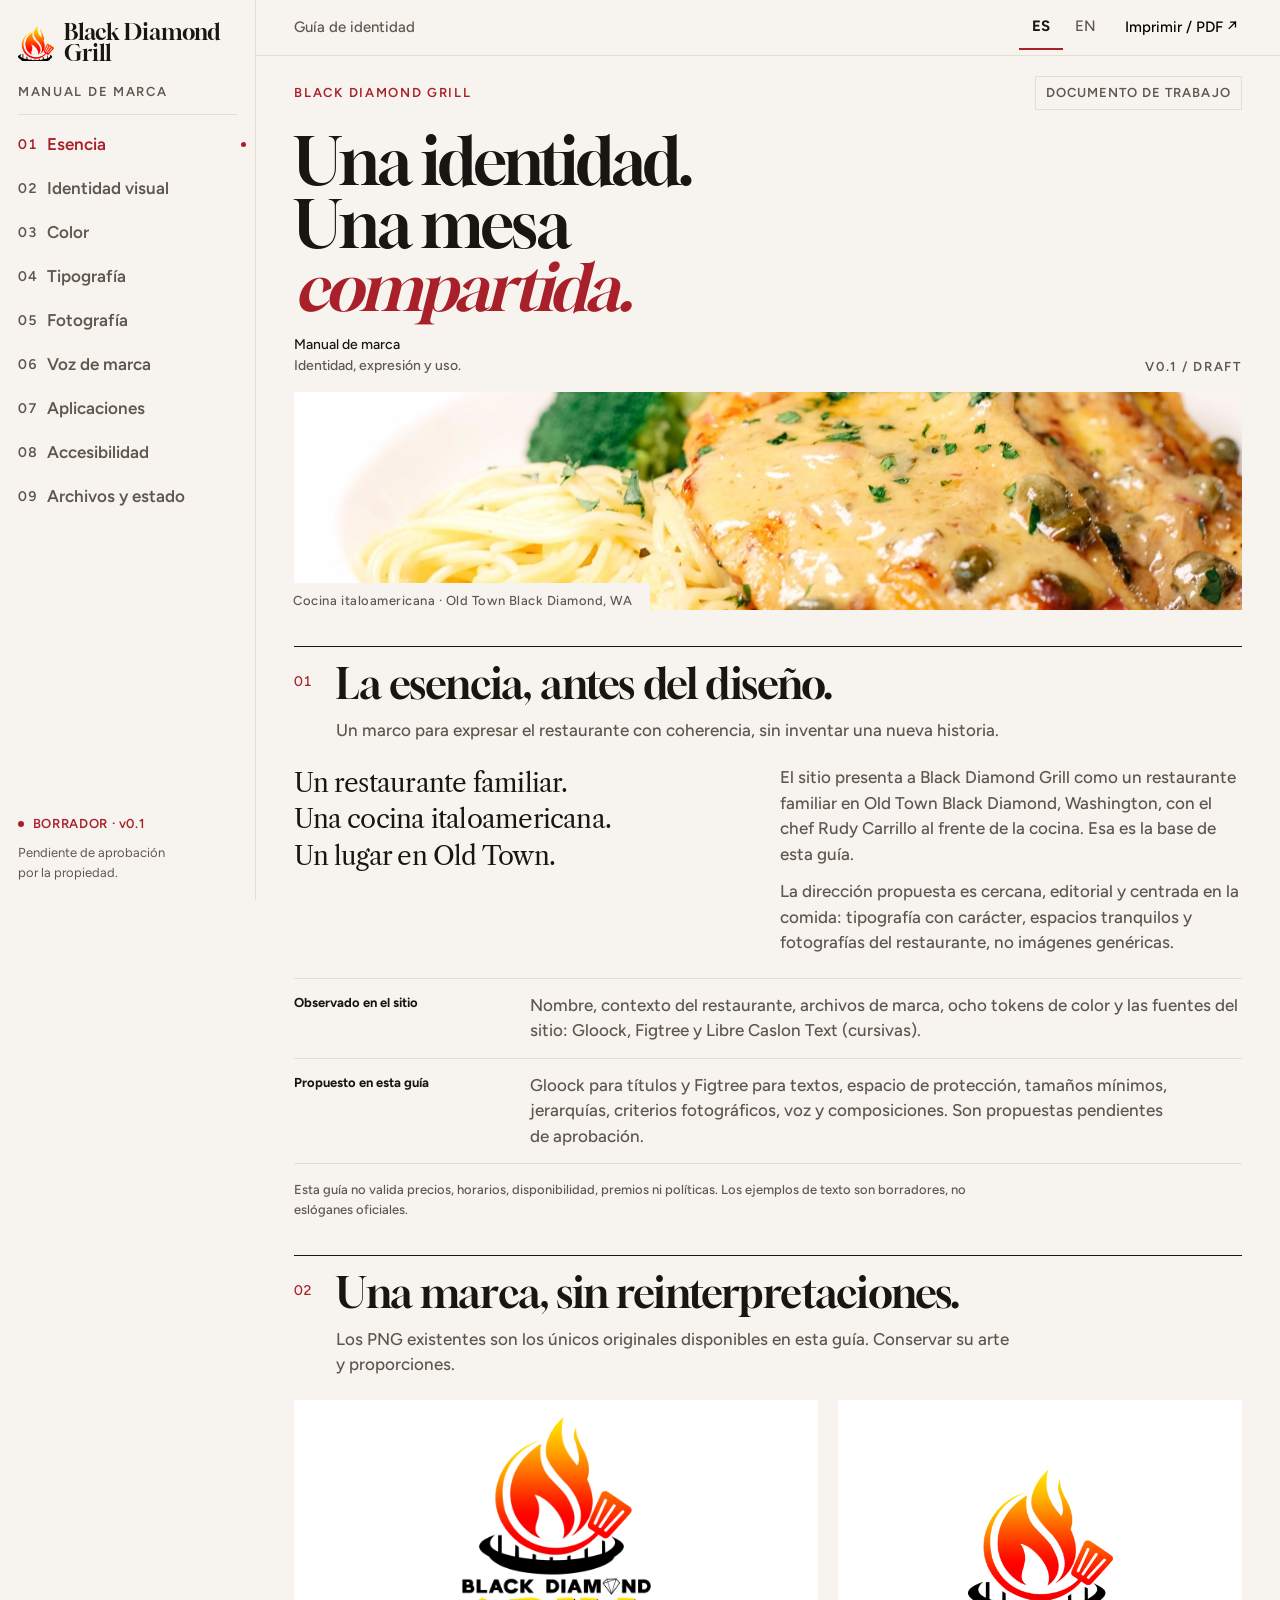
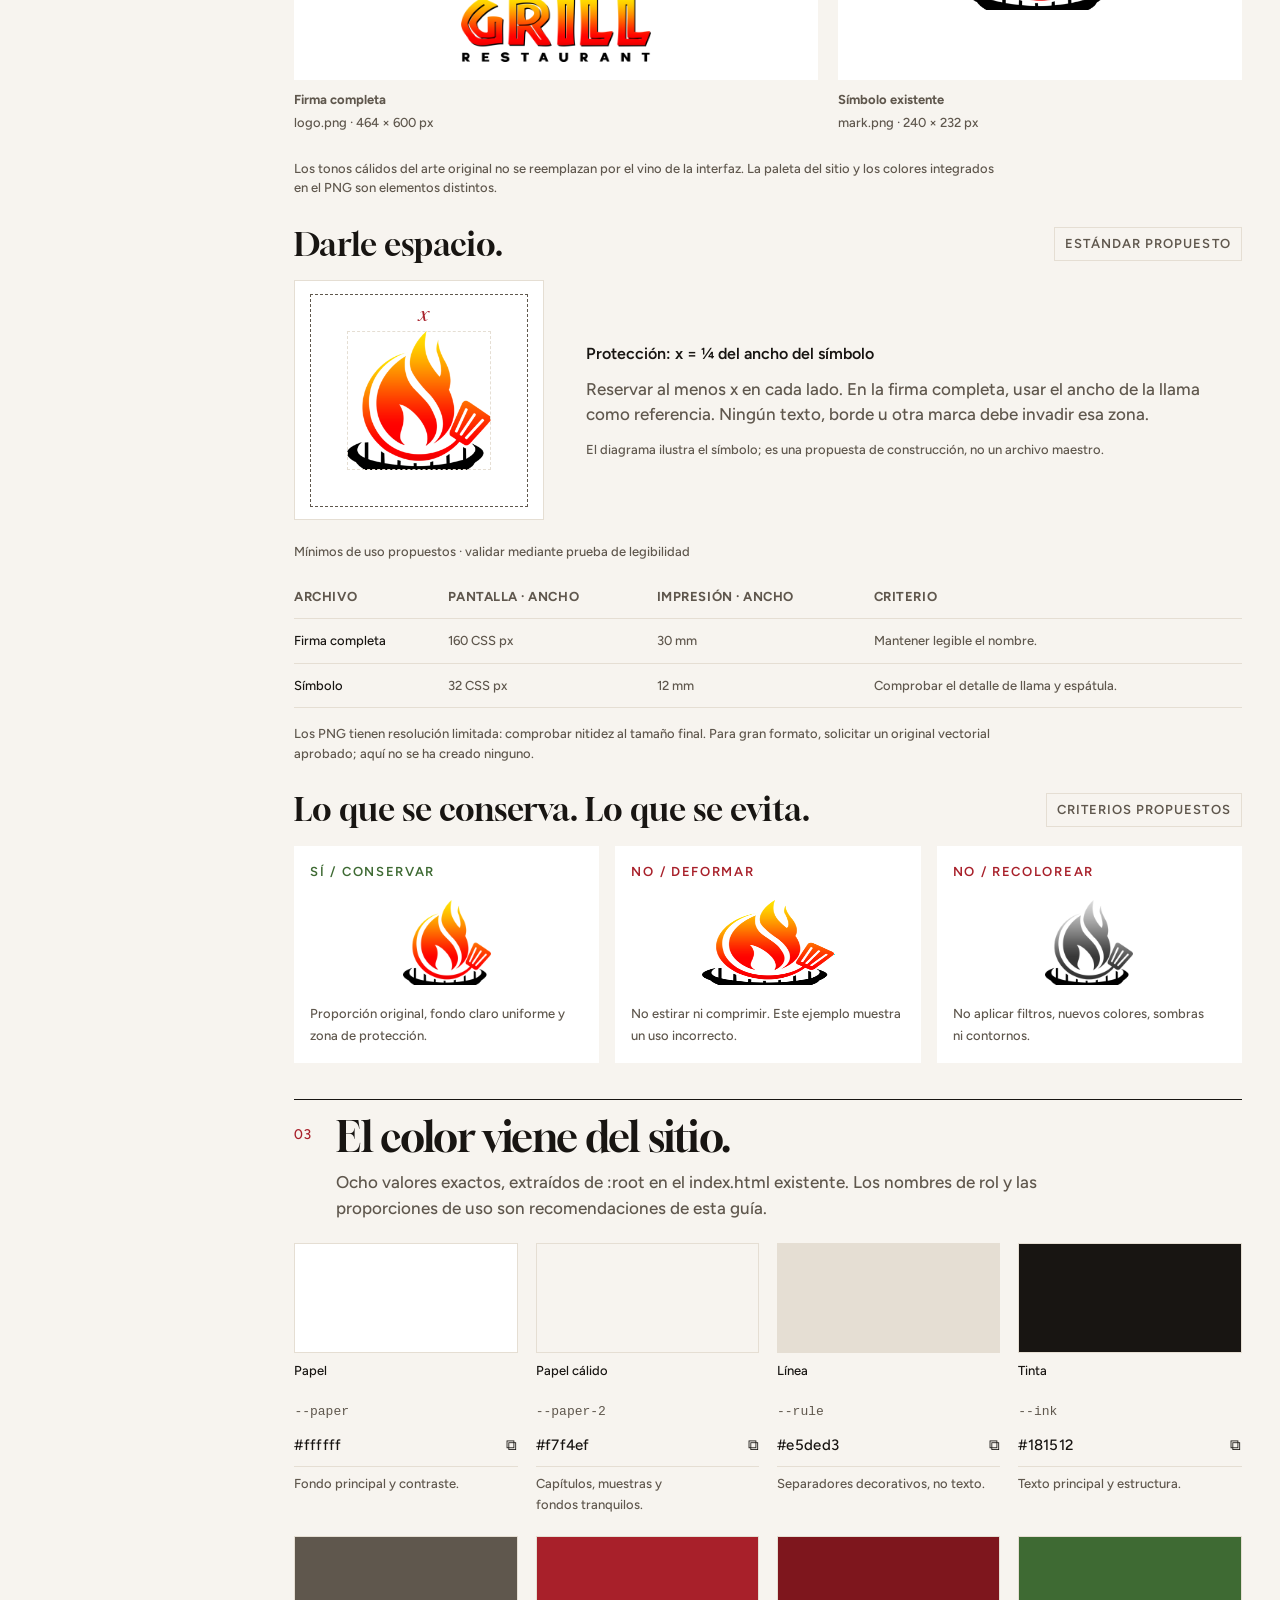
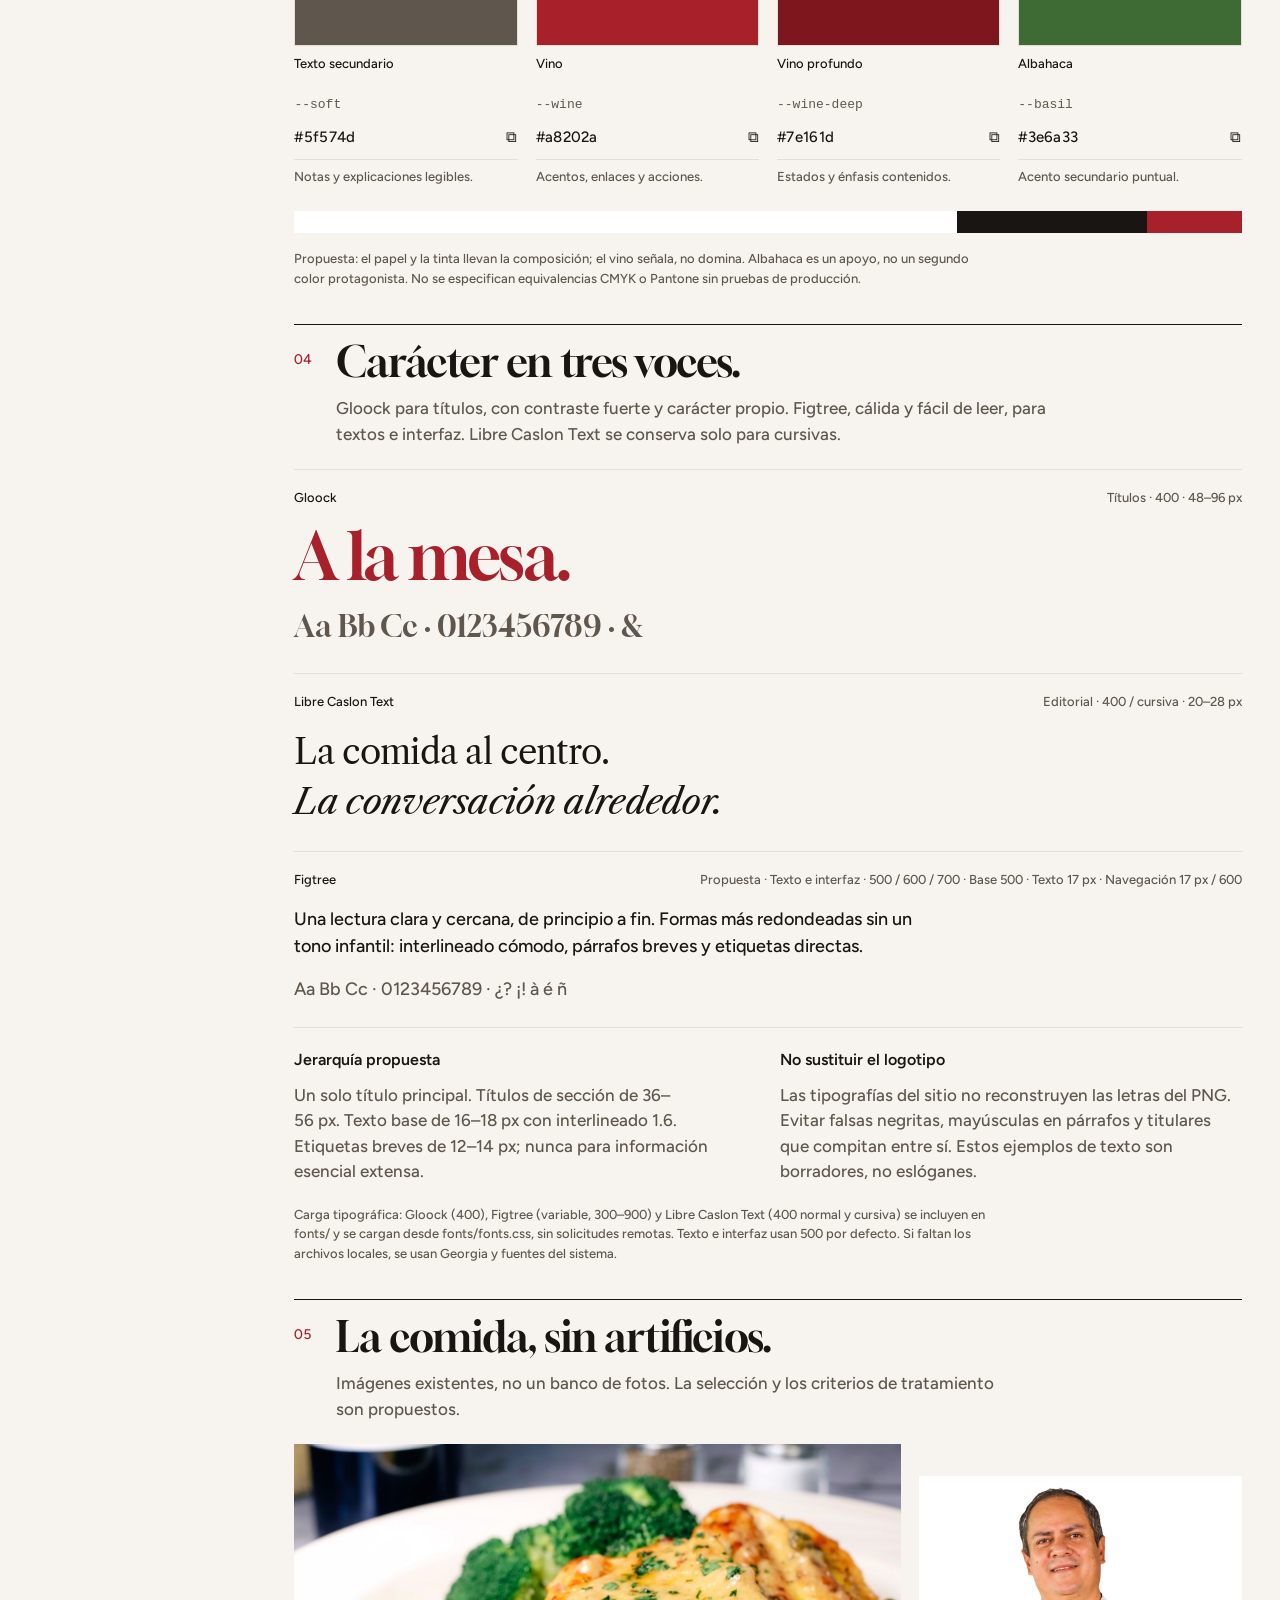
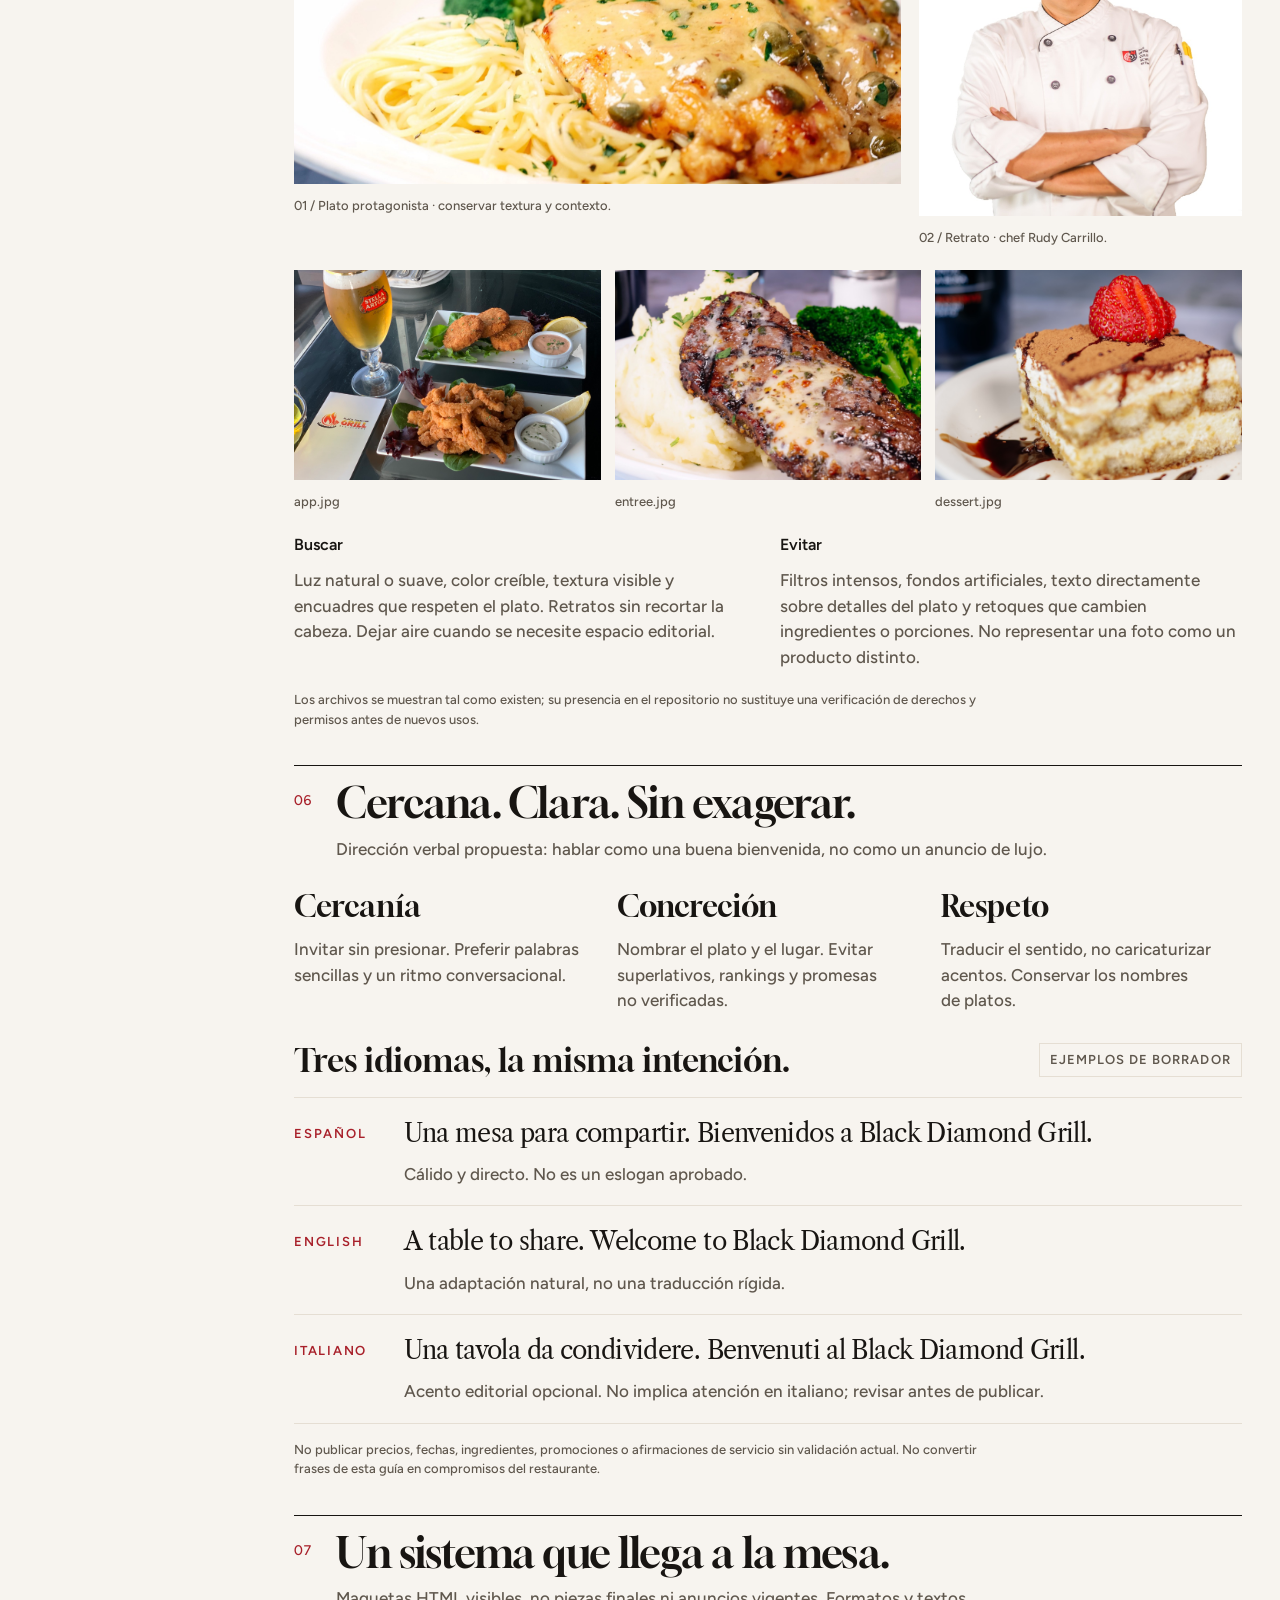
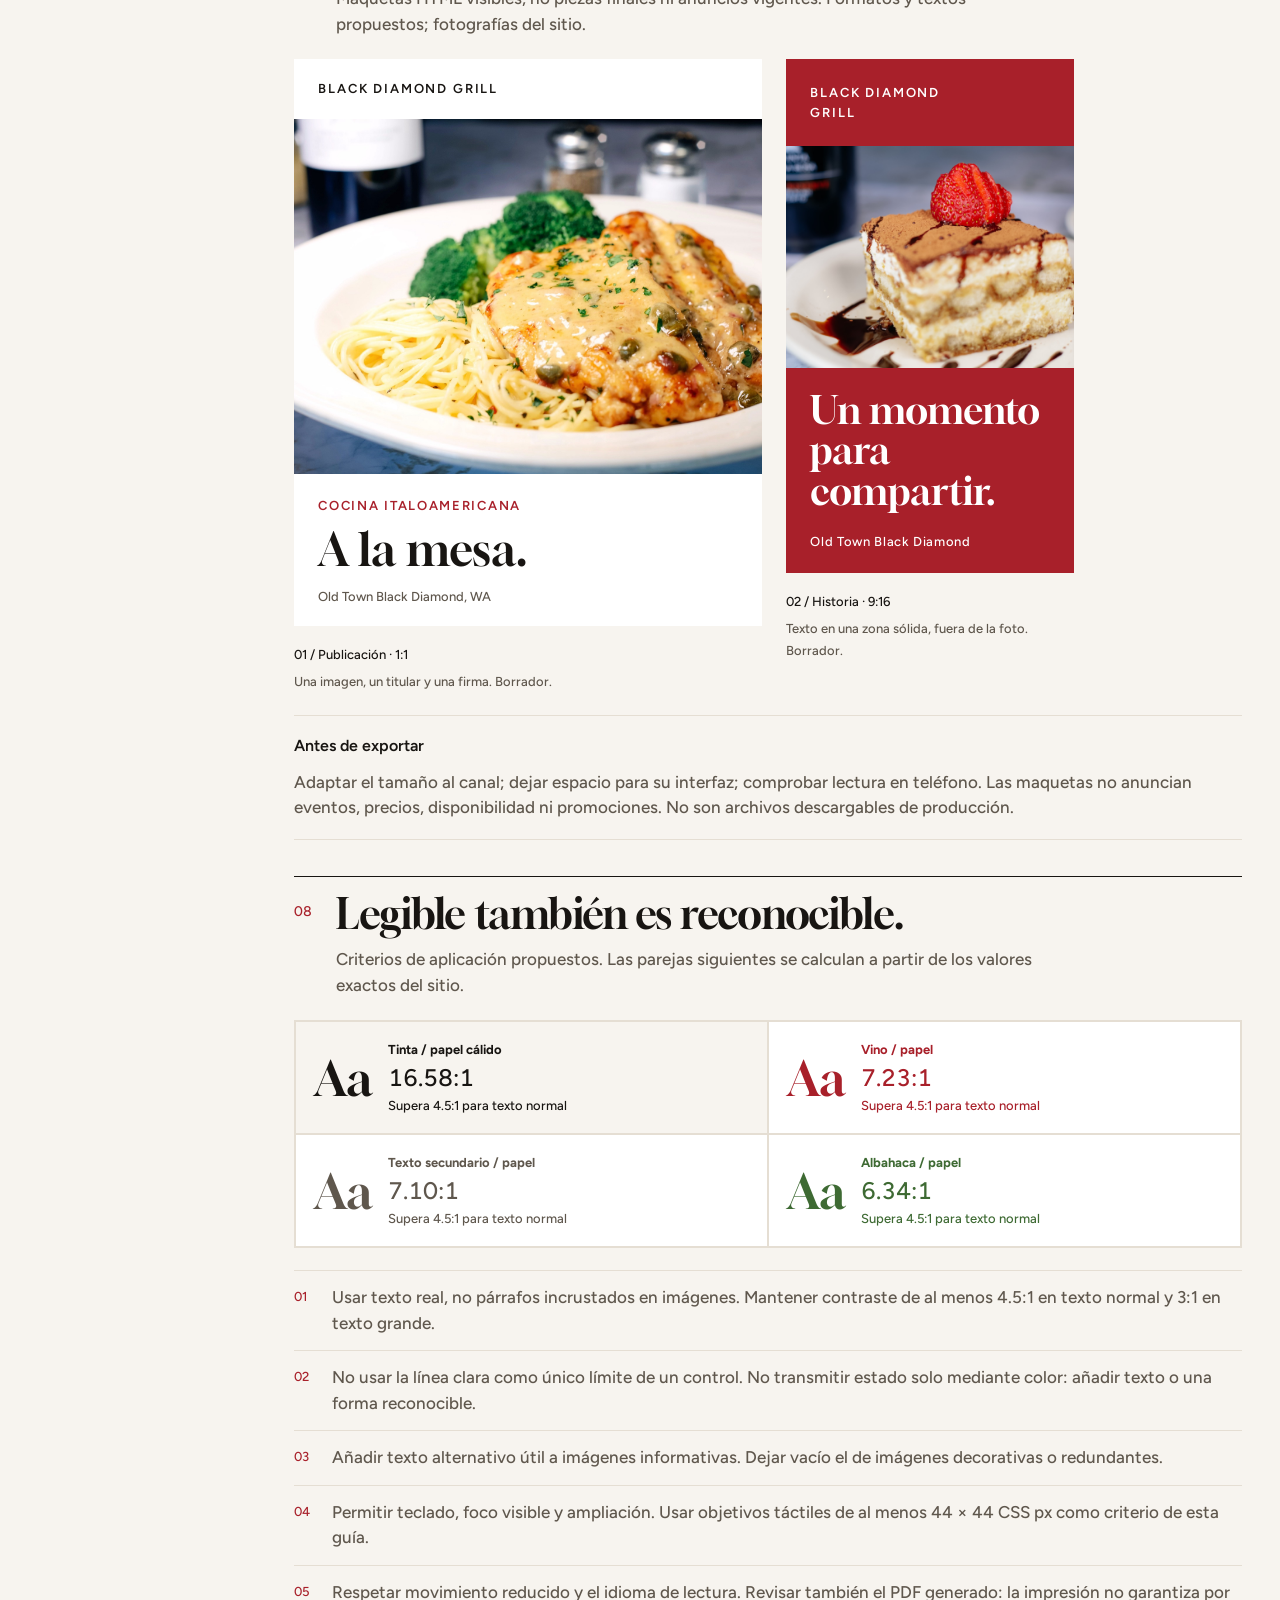
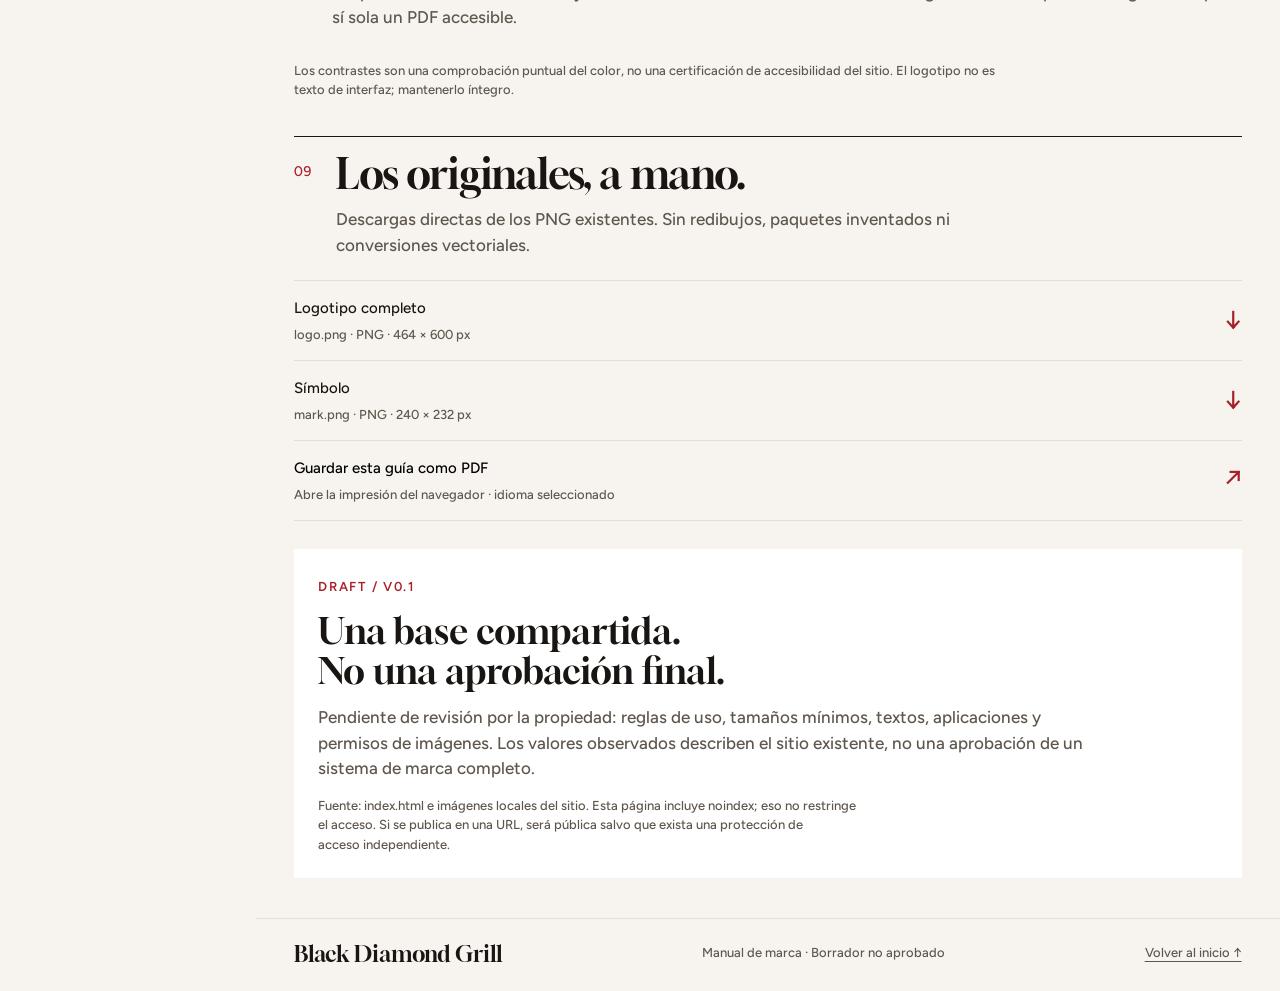
==== commit a4e7a861: "Brand: Gloock para títulos y Figtree para texto, igual que la web Co-Authored-By: Claude Opus 5.5 <n" ====
--- a/brand/index.html
+++ b/brand/index.html
@@ -1,2 +1,2 @@
 <!doctype html>
-<html lang="es"><head><meta charset="utf-8"><meta name="viewport" content="width=device-width, initial-scale=1"><meta name="robots" content="noindex, nofollow"><meta name="theme-color" content="#f7f4ef"><meta name="description" content="Manual de marca bilingüe de Black Diamond Grill. Borrador pendiente de aprobación."><title>Black Diamond Grill — Manual de marca · Borrador</title><link rel="stylesheet" href="fonts/fonts.css"><link rel="stylesheet" href="brandbook.css"><script src="brandbook.js" defer></script></head><body><a class="skip" href="#main"><span class="l-es" lang="es">Saltar al contenido</span><span class="l-en" lang="en">Skip to content</span></a><aside class="sidebar"><a class="sidebar-brand" href="#cover"><img src="../img/mark.png" alt="" width="240" height="232"><span>Black Diamond<br>Grill</span></a><div class="sidebar-caption"><span class="l-es" lang="es">MANUAL DE MARCA</span><span class="l-en" lang="en">BRAND GUIDELINES</span></div><nav aria-label="Índice / Contents"><ol><li><a href="#overview"><span class="nav-num">01</span><span class="l-es" lang="es">Esencia</span><span class="l-en" lang="en">Essence</span></a></li><li><a href="#identity"><span class="nav-num">02</span><span class="l-es" lang="es">Identidad visual</span><span class="l-en" lang="en">Visual identity</span></a></li><li><a href="#color"><span class="nav-num">03</span><span class="l-es" lang="es">Color</span><span class="l-en" lang="en">Color</span></a></li><li><a href="#type"><span class="nav-num">04</span><span class="l-es" lang="es">Tipografía</span><span class="l-en" lang="en">Typography</span></a></li><li><a href="#photography"><span class="nav-num">05</span><span class="l-es" lang="es">Fotografía</span><span class="l-en" lang="en">Photography</span></a></li><li><a href="#voice"><span class="nav-num">06</span><span class="l-es" lang="es">Voz de marca</span><span class="l-en" lang="en">Brand voice</span></a></li><li><a href="#applications"><span class="nav-num">07</span><span class="l-es" lang="es">Aplicaciones</span><span class="l-en" lang="en">Applications</span></a></li><li><a href="#accessibility"><span class="nav-num">08</span><span class="l-es" lang="es">Accesibilidad</span><span class="l-en" lang="en">Accessibility</span></a></li><li><a href="#downloads"><span class="nav-num">09</span><span class="l-es" lang="es">Archivos y estado</span><span class="l-en" lang="en">Files & status</span></a></li></ol></nav><div class="sidebar-bottom"><span class="draft-dot"></span> <span class="l-es" lang="es">BORRADOR · v0.1</span><span class="l-en" lang="en">DRAFT · v0.1</span><p><span class="l-es" lang="es">Pendiente de aprobación<br>por la propiedad.</span><span class="l-en" lang="en">Pending owner<br>approval.</span></p></div></aside><div class="page"><header class="toolbar"><a href="#cover" class="toolbar-name"><span class="l-es" lang="es">Guía de identidad</span><span class="l-en" lang="en">Identity guide</span></a><div class="tools"><div class="language-switch" role="group" aria-label="Idioma / Language"><button type="button" data-language="es" aria-pressed="true" lang="es">ES<span class="sr-only"> — Español</span></button><button type="button" data-language="en" aria-pressed="false" lang="en">EN<span class="sr-only"> — English</span></button></div><button class="print-button" type="button" id="print"><span class="l-es" lang="es">Imprimir / PDF ↗</span><span class="l-en" lang="en">Print / PDF ↗</span></button></div></header><main id="main"><div class="cover" id="cover"><div class="cover-top"><span class="eyebrow">BLACK DIAMOND GRILL</span><span class="tag"><span class="l-es" lang="es">DOCUMENTO DE TRABAJO</span><span class="l-en" lang="en">WORKING DOCUMENT</span></span></div><h1><span class="l-es" lang="es">Una identidad.<br>Una mesa<br><em>compartida.</em></span><span class="l-en" lang="en">One identity.<br>A table<br><em>to share.</em></span></h1><div class="cover-foot"><p><span class="l-es" lang="es">Manual de marca<br><span class="muted">Identidad, expresión y uso.</span></span><span class="l-en" lang="en">Brand guidelines<br><span class="muted">Identity, expression & use.</span></span></p><span class="edition">v0.1 / DRAFT</span></div><div class="cover-image"><img src="../img/pasta.jpg" alt="Chicken piccata sobre pasta cabello de ángel" data-alt-es="Chicken piccata sobre pasta cabello de ángel" data-alt-en="Chicken piccata over angel hair pasta" width="1600" height="1214"><div class="image-caption"><span class="l-es" lang="es">Cocina italoamericana · Old Town Black Diamond, WA</span><span class="l-en" lang="en">Italian-American kitchen · Old Town Black Diamond, WA</span></div></div></div><section id="overview" class="chapter" aria-labelledby="overview-title"><header class="chapter-head"><span class="chapter-num">01</span><div><h2 id="overview-title"><span class="l-es" lang="es">La esencia, antes del diseño.</span><span class="l-en" lang="en">Essence before design.</span></h2><p class="intro"><span class="l-es" lang="es">Un marco para expresar el restaurante con coherencia, sin inventar una nueva historia.</span><span class="l-en" lang="en">A framework for expressing the restaurant consistently, without inventing a new story.</span></p></div></header><div class="editorial-pair"><p class="serif-lead"><span class="l-es" lang="es">Un restaurante familiar.<br>Una cocina italoamericana.<br>Un lugar en Old Town.</span><span class="l-en" lang="en">A family restaurant.<br>An Italian-American kitchen.<br>A place in Old Town.</span></p><div><p><span class="l-es" lang="es">El sitio presenta a Black Diamond Grill como un restaurante familiar en Old Town Black Diamond, Washington, con el chef Rudy Carrillo al frente de la cocina. Esa es la base de esta guía.</span><span class="l-en" lang="en">The website presents Black Diamond Grill as a family restaurant in Old Town Black Diamond, Washington, with Chef Rudy Carrillo leading the kitchen. That is the foundation of this guide.</span></p><p><span class="l-es" lang="es">La dirección propuesta es cercana, editorial y centrada en la comida: tipografía con carácter, espacios tranquilos y fotografías del restaurante, no imágenes genéricas.</span><span class="l-en" lang="en">The proposed direction is warm, editorial and food-led: characterful typography, calm space and the restaurant’s own photography, not generic imagery.</span></p></div></div><div class="status-table"><div><b><span class="l-es" lang="es">Observado en el sitio</span><span class="l-en" lang="en">Observed on the website</span></b><p><span class="l-es" lang="es">Nombre, contexto del restaurante, archivos de marca, ocho tokens de color y las fuentes originales: Libre Caslon Display, Libre Caslon Text y Schibsted Grotesk.</span><span class="l-en" lang="en">Name, restaurant context, brand assets, eight color tokens and the original fonts: Libre Caslon Display, Libre Caslon Text and Schibsted Grotesk.</span></p></div><div><b><span class="l-es" lang="es">Propuesto en esta guía</span><span class="l-en" lang="en">Proposed in this guide</span></b><p><span class="l-es" lang="es">Quicksand como nueva fuente secundaria, espacio de protección, tamaños mínimos, jerarquías, criterios fotográficos, voz y composiciones. Son propuestas pendientes de aprobación.</span><span class="l-en" lang="en">Quicksand as the new secondary font, clear space, minimum sizes, hierarchies, photography guidance, voice and layouts. These proposals are pending approval.</span></p></div></div><p class="note"><span class="l-es" lang="es">Esta guía no valida precios, horarios, disponibilidad, premios ni políticas. Los ejemplos de texto son borradores, no eslóganes oficiales.</span><span class="l-en" lang="en">This guide does not validate prices, hours, availability, awards or policies. Copy examples are drafts, not official taglines.</span></p></section><section id="identity" class="chapter" aria-labelledby="identity-title"><header class="chapter-head"><span class="chapter-num">02</span><div><h2 id="identity-title"><span class="l-es" lang="es">Una marca, sin reinterpretaciones.</span><span class="l-en" lang="en">One mark. No reinterpretation.</span></h2><p class="intro"><span class="l-es" lang="es">Los PNG existentes son los únicos originales disponibles en esta guía. Conservar su arte y proporciones.</span><span class="l-en" lang="en">The existing PNGs are the only original assets available in this guide. Preserve their artwork and proportions.</span></p></div></header><div class="logo-board"><figure><div class="logo-full"><img src="../img/logo.png" alt="Black Diamond Grill — logotipo completo" data-alt-es="Black Diamond Grill — logotipo completo" data-alt-en="Black Diamond Grill — complete logo" width="464" height="600"></div><figcaption><b><span class="l-es" lang="es">Firma completa</span><span class="l-en" lang="en">Complete signature</span></b><span>logo.png · 464 × 600 px</span></figcaption></figure><figure><div class="logo-mark"><img src="../img/mark.png" alt="Símbolo de llama y espátula" data-alt-es="Símbolo de llama y espátula" data-alt-en="Flame and spatula symbol" width="240" height="232"></div><figcaption><b><span class="l-es" lang="es">Símbolo existente</span><span class="l-en" lang="en">Existing symbol</span></b><span>mark.png · 240 × 232 px</span></figcaption></figure></div><p class="note"><span class="l-es" lang="es">Los tonos cálidos del arte original no se reemplazan por el vino de la interfaz. La paleta del sitio y los colores integrados en el PNG son elementos distintos.</span><span class="l-en" lang="en">The original artwork’s warm colors are not replaced with the interface wine color. The website palette and the colors embedded in the PNG are distinct elements.</span></p><div class="subhead"><h3><span class="l-es" lang="es">Darle espacio.</span><span class="l-en" lang="en">Give it room.</span></h3><span class="tag"><span class="l-es" lang="es">ESTÁNDAR PROPUESTO</span><span class="l-en" lang="en">PROPOSED STANDARD</span></span></div><div class="clearspace-row"><div class="clearspace-demo"><div class="clearspace-inner"><img src="../img/mark.png" alt="" width="240" height="232"></div><span>x</span></div><div><h4><span class="l-es" lang="es">Protección: x = ¼ del ancho del símbolo</span><span class="l-en" lang="en">Clear space: x = ¼ of the symbol width</span></h4><p><span class="l-es" lang="es">Reservar al menos x en cada lado. En la firma completa, usar el ancho de la llama como referencia. Ningún texto, borde u otra marca debe invadir esa zona.</span><span class="l-en" lang="en">Reserve at least x on every side. For the complete signature, use the flame width as the reference. No text, border or other mark should enter that area.</span></p><p class="small"><span class="l-es" lang="es">El diagrama ilustra el símbolo; es una propuesta de construcción, no un archivo maestro.</span><span class="l-en" lang="en">The diagram illustrates the symbol; it is a proposed construction rule, not master artwork.</span></p></div></div><div class="table-wrap"><table><caption><span class="l-es" lang="es">Mínimos de uso propuestos · validar mediante prueba de legibilidad</span><span class="l-en" lang="en">Proposed minimum sizes · validate with a legibility proof</span></caption><thead><tr><th><span class="l-es" lang="es">Archivo</span><span class="l-en" lang="en">Asset</span></th><th><span class="l-es" lang="es">Pantalla · ancho</span><span class="l-en" lang="en">Screen · width</span></th><th><span class="l-es" lang="es">Impresión · ancho</span><span class="l-en" lang="en">Print · width</span></th><th><span class="l-es" lang="es">Criterio</span><span class="l-en" lang="en">Rationale</span></th></tr></thead><tbody><tr><th><span class="l-es" lang="es">Firma completa</span><span class="l-en" lang="en">Complete signature</span></th><td>160 CSS px</td><td>30 mm</td><td><span class="l-es" lang="es">Mantener legible el nombre.</span><span class="l-en" lang="en">Keep the name legible.</span></td></tr><tr><th><span class="l-es" lang="es">Símbolo</span><span class="l-en" lang="en">Symbol</span></th><td>32 CSS px</td><td>12 mm</td><td><span class="l-es" lang="es">Comprobar el detalle de llama y espátula.</span><span class="l-en" lang="en">Check flame and spatula detail.</span></td></tr></tbody></table></div><p class="note"><span class="l-es" lang="es">Los PNG tienen resolución limitada: comprobar nitidez al tamaño final. Para gran formato, solicitar un original vectorial aprobado; aquí no se ha creado ninguno.</span><span class="l-en" lang="en">The PNGs have limited resolution: check sharpness at final size. For large-format use, request an approved vector original; none has been created here.</span></p><div class="subhead"><h3><span class="l-es" lang="es">Lo que se conserva. Lo que se evita.</span><span class="l-en" lang="en">What stays. What to avoid.</span></h3><span class="tag"><span class="l-es" lang="es">CRITERIOS PROPUESTOS</span><span class="l-en" lang="en">PROPOSED GUIDANCE</span></span></div><div class="dos-grid"><div class="do-panel"><span class="rule-label"><span class="l-es" lang="es">SÍ / CONSERVAR</span><span class="l-en" lang="en">DO / PRESERVE</span></span><img src="../img/mark.png" alt="" width="240" height="232"><p><span class="l-es" lang="es">Proporción original, fondo claro uniforme y zona de protección.</span><span class="l-en" lang="en">Original proportions, a plain light background and clear space.</span></p></div><div class="dont-panel"><span class="rule-label"><span class="l-es" lang="es">NO / DEFORMAR</span><span class="l-en" lang="en">DON’T / DISTORT</span></span><div class="distorted"><img src="../img/mark.png" alt="" width="240" height="232"></div><p><span class="l-es" lang="es">No estirar ni comprimir. Este ejemplo muestra un uso incorrecto.</span><span class="l-en" lang="en">Do not stretch or compress. This example shows incorrect use.</span></p></div><div class="dont-panel"><span class="rule-label"><span class="l-es" lang="es">NO / RECOLOREAR</span><span class="l-en" lang="en">DON’T / RECOLOR</span></span><img class="recolored" src="../img/mark.png" alt="" width="240" height="232"><p><span class="l-es" lang="es">No aplicar filtros, nuevos colores, sombras ni contornos.</span><span class="l-en" lang="en">Do not apply filters, new colors, shadows or outlines.</span></p></div></div></section><section id="color" class="chapter" aria-labelledby="color-title"><header class="chapter-head"><span class="chapter-num">03</span><div><h2 id="color-title"><span class="l-es" lang="es">El color viene del sitio.</span><span class="l-en" lang="en">Color comes from the site.</span></h2><p class="intro"><span class="l-es" lang="es">Ocho valores exactos, extraídos de :root en el index.html existente. Los nombres de rol y las proporciones de uso son recomendaciones de esta guía.</span><span class="l-en" lang="en">Eight exact values, taken from :root in the existing index.html. Role descriptions and usage proportions are recommendations in this guide.</span></p></div></header><div class="swatches"><article class="swatch"><div class="swatch-color" style="background:#ffffff"></div><div class="swatch-info"><h3><span class="l-es" lang="es">Papel</span><span class="l-en" lang="en">Paper</span></h3><code>--paper</code><button type="button" class="copy" data-copy="#ffffff" aria-label="Copiar / Copy #ffffff"><span>#ffffff</span><span aria-hidden="true">⧉</span></button><p><span class="l-es" lang="es">Fondo principal y contraste.</span><span class="l-en" lang="en">Primary surface and contrast.</span></p></div></article><article class="swatch"><div class="swatch-color" style="background:#f7f4ef"></div><div class="swatch-info"><h3><span class="l-es" lang="es">Papel cálido</span><span class="l-en" lang="en">Warm paper</span></h3><code>--paper-2</code><button type="button" class="copy" data-copy="#f7f4ef" aria-label="Copiar / Copy #f7f4ef"><span>#f7f4ef</span><span aria-hidden="true">⧉</span></button><p><span class="l-es" lang="es">Capítulos, muestras y fondos tranquilos.</span><span class="l-en" lang="en">Chapters, specimens and quiet surfaces.</span></p></div></article><article class="swatch"><div class="swatch-color" style="background:#e5ded3"></div><div class="swatch-info"><h3><span class="l-es" lang="es">Línea</span><span class="l-en" lang="en">Rule</span></h3><code>--rule</code><button type="button" class="copy" data-copy="#e5ded3" aria-label="Copiar / Copy #e5ded3"><span>#e5ded3</span><span aria-hidden="true">⧉</span></button><p><span class="l-es" lang="es">Separadores decorativos, no texto.</span><span class="l-en" lang="en">Decorative dividers, not text.</span></p></div></article><article class="swatch"><div class="swatch-color" style="background:#181512"></div><div class="swatch-info"><h3><span class="l-es" lang="es">Tinta</span><span class="l-en" lang="en">Ink</span></h3><code>--ink</code><button type="button" class="copy" data-copy="#181512" aria-label="Copiar / Copy #181512"><span>#181512</span><span aria-hidden="true">⧉</span></button><p><span class="l-es" lang="es">Texto principal y estructura.</span><span class="l-en" lang="en">Primary text and structure.</span></p></div></article><article class="swatch"><div class="swatch-color" style="background:#5f574d"></div><div class="swatch-info"><h3><span class="l-es" lang="es">Texto secundario</span><span class="l-en" lang="en">Secondary text</span></h3><code>--soft</code><button type="button" class="copy" data-copy="#5f574d" aria-label="Copiar / Copy #5f574d"><span>#5f574d</span><span aria-hidden="true">⧉</span></button><p><span class="l-es" lang="es">Notas y explicaciones legibles.</span><span class="l-en" lang="en">Readable notes and explanations.</span></p></div></article><article class="swatch"><div class="swatch-color" style="background:#a8202a"></div><div class="swatch-info"><h3><span class="l-es" lang="es">Vino</span><span class="l-en" lang="en">Wine</span></h3><code>--wine</code><button type="button" class="copy" data-copy="#a8202a" aria-label="Copiar / Copy #a8202a"><span>#a8202a</span><span aria-hidden="true">⧉</span></button><p><span class="l-es" lang="es">Acentos, enlaces y acciones.</span><span class="l-en" lang="en">Accents, links and actions.</span></p></div></article><article class="swatch"><div class="swatch-color" style="background:#7e161d"></div><div class="swatch-info"><h3><span class="l-es" lang="es">Vino profundo</span><span class="l-en" lang="en">Deep wine</span></h3><code>--wine-deep</code><button type="button" class="copy" data-copy="#7e161d" aria-label="Copiar / Copy #7e161d"><span>#7e161d</span><span aria-hidden="true">⧉</span></button><p><span class="l-es" lang="es">Estados y énfasis contenidos.</span><span class="l-en" lang="en">Restrained states and emphasis.</span></p></div></article><article class="swatch"><div class="swatch-color" style="background:#3e6a33"></div><div class="swatch-info"><h3><span class="l-es" lang="es">Albahaca</span><span class="l-en" lang="en">Basil</span></h3><code>--basil</code><button type="button" class="copy" data-copy="#3e6a33" aria-label="Copiar / Copy #3e6a33"><span>#3e6a33</span><span aria-hidden="true">⧉</span></button><p><span class="l-es" lang="es">Acento secundario puntual.</span><span class="l-en" lang="en">Occasional secondary accent.</span></p></div></article></div><div class="palette-ratio" aria-hidden="true"><span></span><span></span><span></span></div><p class="note"><span class="l-es" lang="es">Propuesta: el papel y la tinta llevan la composición; el vino señala, no domina. Albahaca es un apoyo, no un segundo color protagonista. No se especifican equivalencias CMYK o Pantone sin pruebas de producción.</span><span class="l-en" lang="en">Proposal: paper and ink carry the composition; wine guides rather than dominates. Basil supports, rather than becoming a second lead color. No CMYK or Pantone equivalents are specified without production proofs.</span></p></section><section id="type" class="chapter" aria-labelledby="type-title"><header class="chapter-head"><span class="chapter-num">04</span><div><h2 id="type-title"><span class="l-es" lang="es">Carácter en tres voces.</span><span class="l-en" lang="en">Character in three voices.</span></h2><p class="intro"><span class="l-es" lang="es">Conservamos Libre Caslon Display y Libre Caslon Text del sitio. Proponemos sustituir Schibsted Grotesk por Quicksand, de geometría claramente redondeada, para textos e interfaz. El cambio y la escala están pendientes de aprobación.</span><span class="l-en" lang="en">Libre Caslon Display and Libre Caslon Text are retained from the website. We propose replacing Schibsted Grotesk with the clearly rounded geometric Quicksand for body text and interface. The change and scale are pending approval.</span></p></div></header><div class="type-specimen display-spec"><div class="type-meta"><b>Libre Caslon Display</b><span><span class="l-es" lang="es">Títulos · 400 · 48–96 px</span><span class="l-en" lang="en">Headlines · 400 · 48–96 px</span></span></div><p><span class="l-es" lang="es">A la mesa.</span><span class="l-en" lang="en">At the table.</span></p><div class="glyphs">Aa Bb Cc · 0123456789 · &amp;</div></div><div class="type-specimen serif-spec"><div class="type-meta"><b>Libre Caslon Text</b><span><span class="l-es" lang="es">Editorial · 400 / cursiva · 20–28 px</span><span class="l-en" lang="en">Editorial · 400 / italic · 20–28 px</span></span></div><p><span class="l-es" lang="es">La comida al centro.<br><em>La conversación alrededor.</em></span><span class="l-en" lang="en">Food at the center.<br><em>Conversation all around.</em></span></p></div><div class="type-specimen sans-spec"><div class="type-meta"><b>Quicksand</b><span><span class="l-es" lang="es">Propuesta · Texto e interfaz · 500 / 600 / 700 · Base 500 · Texto 17 px · Navegación 17 px / 600</span><span class="l-en" lang="en">Proposed · Body and interface · 500 / 600 / 700 · Default 500 · Body 17 px · Navigation 17 px / 600</span></span></div><p><span class="l-es" lang="es">Una lectura clara y cercana, de principio a fin. Formas más redondeadas sin un tono infantil: interlineado cómodo, párrafos breves y etiquetas directas.</span><span class="l-en" lang="en">Clear, approachable reading, start to finish. Rounder forms without a childish tone: comfortable line height, short paragraphs and direct labels.</span></p><div class="glyphs">Aa Bb Cc · 0123456789 · ¿? ¡! à é ñ</div></div><div class="editorial-pair"><div><h4><span class="l-es" lang="es">Jerarquía propuesta</span><span class="l-en" lang="en">Proposed hierarchy</span></h4><p><span class="l-es" lang="es">Un solo título principal. Títulos de sección de 36–56 px. Texto base de 16–18 px con interlineado 1.6. Etiquetas breves de 12–14 px; nunca para información esencial extensa.</span><span class="l-en" lang="en">One main title. Section headings at 36–56 px. Body copy at 16–18 px with 1.6 line height. Short labels at 12–14 px; never for lengthy essential information.</span></p></div><div><h4><span class="l-es" lang="es">No sustituir el logotipo</span><span class="l-en" lang="en">Do not replace the logo</span></h4><p><span class="l-es" lang="es">Las tipografías del sitio no reconstruyen las letras del PNG. Evitar falsas negritas, mayúsculas en párrafos y titulares que compitan entre sí. Estos ejemplos de texto son borradores, no eslóganes.</span><span class="l-en" lang="en">The website fonts do not recreate the PNG lettering. Avoid faux bold, all-caps paragraphs and competing headlines. These copy examples are drafts, not taglines.</span></p></div></div><p class="note"><span class="l-es" lang="es">Carga tipográfica: Quicksand (500, 600 y 700), Libre Caslon Display y Libre Caslon Text (400 normal y cursiva) se incluyen en fonts/ y se cargan desde fonts/fonts.css, sin solicitudes remotas. Texto e interfaz usan 500 por defecto. Si faltan los archivos locales, se usan Georgia y fuentes del sistema.</span><span class="l-en" lang="en">Font loading: Quicksand (500, 600 and 700), Libre Caslon Display and Libre Caslon Text (400 normal and italic) are bundled in fonts/ and loaded through fonts/fonts.css, with no remote requests. Body and interface default to 500. If local files are missing, Georgia and system fonts are used.</span></p></section><section id="photography" class="chapter" aria-labelledby="photography-title"><header class="chapter-head"><span class="chapter-num">05</span><div><h2 id="photography-title"><span class="l-es" lang="es">La comida, sin artificios.</span><span class="l-en" lang="en">The food, without artifice.</span></h2><p class="intro"><span class="l-es" lang="es">Imágenes existentes, no un banco de fotos. La selección y los criterios de tratamiento son propuestos.</span><span class="l-en" lang="en">Existing images, not a stock library. Selection and treatment guidance are proposed.</span></p></div></header><div class="photo-story"><figure class="photo-main"><img src="../img/pasta.jpg" alt="Chicken piccata con pasta, salsa y brócoli" data-alt-es="Chicken piccata con pasta, salsa y brócoli" data-alt-en="Chicken piccata with pasta, sauce and broccoli" loading="lazy" width="1600" height="1214"><figcaption><span class="l-es" lang="es">01 / Plato protagonista · conservar textura y contexto.</span><span class="l-en" lang="en">01 / The featured dish · preserve texture and context.</span></figcaption></figure><figure class="photo-chef"><img src="../img/chef.jpg" alt="Chef Rudy Carrillo" loading="lazy" width="985" height="1100"><figcaption><span class="l-es" lang="es">02 / Retrato · chef Rudy Carrillo.</span><span class="l-en" lang="en">02 / Portrait · Chef Rudy Carrillo.</span></figcaption></figure></div><div class="photo-strip"><figure><img src="../img/app.jpg" alt="Calamares y crab cakes con una cerveza" data-alt-es="Calamares y crab cakes con una cerveza" data-alt-en="Calamari and crab cakes with a beer" loading="lazy" width="1600" height="1200"><figcaption>app.jpg</figcaption></figure><figure><img src="../img/entree.jpg" alt="Carne a la parrilla con puré de papas" data-alt-es="Carne a la parrilla con puré de papas" data-alt-en="Grilled steak with mashed potatoes" loading="lazy" width="1600" height="1273"><figcaption>entree.jpg</figcaption></figure><figure><img src="../img/dessert.jpg" alt="Tiramisú con una fresa" data-alt-es="Tiramisú con una fresa" data-alt-en="Tiramisu with a strawberry" loading="lazy" width="1400" height="1075"><figcaption>dessert.jpg</figcaption></figure></div><div class="editorial-pair"><div><h4><span class="l-es" lang="es">Buscar</span><span class="l-en" lang="en">Aim for</span></h4><p><span class="l-es" lang="es">Luz natural o suave, color creíble, textura visible y encuadres que respeten el plato. Retratos sin recortar la cabeza. Dejar aire cuando se necesite espacio editorial.</span><span class="l-en" lang="en">Natural or soft light, credible color, visible texture and crops that respect the dish. Do not crop portrait heads. Leave breathing room when editorial space is needed.</span></p></div><div><h4><span class="l-es" lang="es">Evitar</span><span class="l-en" lang="en">Avoid</span></h4><p><span class="l-es" lang="es">Filtros intensos, fondos artificiales, texto directamente sobre detalles del plato y retoques que cambien ingredientes o porciones. No representar una foto como un producto distinto.</span><span class="l-en" lang="en">Heavy filters, artificial backgrounds, text directly over dish details and retouching that changes ingredients or portions. Do not present a photo as a different product.</span></p></div></div><p class="note"><span class="l-es" lang="es">Los archivos se muestran tal como existen; su presencia en el repositorio no sustituye una verificación de derechos y permisos antes de nuevos usos.</span><span class="l-en" lang="en">Files are shown as they exist; their presence in the repository does not replace a rights and permissions check before new uses.</span></p></section><section id="voice" class="chapter" aria-labelledby="voice-title"><header class="chapter-head"><span class="chapter-num">06</span><div><h2 id="voice-title"><span class="l-es" lang="es">Cercana. Clara. Sin exagerar.</span><span class="l-en" lang="en">Warm. Clear. Without exaggeration.</span></h2><p class="intro"><span class="l-es" lang="es">Dirección verbal propuesta: hablar como una buena bienvenida, no como un anuncio de lujo.</span><span class="l-en" lang="en">Proposed verbal direction: speak like a genuine welcome, not a luxury advertisement.</span></p></div></header><div class="voice-principles"><div><h3><span class="l-es" lang="es">Cercanía</span><span class="l-en" lang="en">Warmth</span></h3><p><span class="l-es" lang="es">Invitar sin presionar. Preferir palabras sencillas y un ritmo conversacional.</span><span class="l-en" lang="en">Invite without pressure. Prefer simple words and a conversational rhythm.</span></p></div><div><h3><span class="l-es" lang="es">Concreción</span><span class="l-en" lang="en">Specificity</span></h3><p><span class="l-es" lang="es">Nombrar el plato y el lugar. Evitar superlativos, rankings y promesas no verificadas.</span><span class="l-en" lang="en">Name the dish and the place. Avoid superlatives, rankings and unverified promises.</span></p></div><div><h3><span class="l-es" lang="es">Respeto</span><span class="l-en" lang="en">Respect</span></h3><p><span class="l-es" lang="es">Traducir el sentido, no caricaturizar acentos. Conservar los nombres de platos.</span><span class="l-en" lang="en">Translate meaning, never caricature accents. Preserve dish names.</span></p></div></div><div class="subhead"><h3><span class="l-es" lang="es">Tres idiomas, la misma intención.</span><span class="l-en" lang="en">Three languages, one intention.</span></h3><span class="tag"><span class="l-es" lang="es">EJEMPLOS DE BORRADOR</span><span class="l-en" lang="en">DRAFT COPY EXAMPLES</span></span></div><div class="voice-samples"><article><span class="eyebrow">ESPAÑOL</span><blockquote lang="es">Una mesa para compartir. Bienvenidos a Black Diamond Grill.</blockquote><p><span class="l-es" lang="es">Cálido y directo. No es un eslogan aprobado.</span><span class="l-en" lang="en">Warm and direct. Not an approved tagline.</span></p></article><article><span class="eyebrow">ENGLISH</span><blockquote lang="en">A table to share. Welcome to Black Diamond Grill.</blockquote><p><span class="l-es" lang="es">Una adaptación natural, no una traducción rígida.</span><span class="l-en" lang="en">A natural adaptation, not a rigid translation.</span></p></article><article><span class="eyebrow">ITALIANO</span><blockquote lang="it">Una tavola da condividere. Benvenuti al Black Diamond Grill.</blockquote><p><span class="l-es" lang="es">Acento editorial opcional. No implica atención en italiano; revisar antes de publicar.</span><span class="l-en" lang="en">Optional editorial accent. Does not imply service in Italian; review before publishing.</span></p></article></div><p class="note"><span class="l-es" lang="es">No publicar precios, fechas, ingredientes, promociones o afirmaciones de servicio sin validación actual. No convertir frases de esta guía en compromisos del restaurante.</span><span class="l-en" lang="en">Do not publish prices, dates, ingredients, promotions or service claims without current validation. Do not turn this guide’s phrases into restaurant commitments.</span></p></section><section id="applications" class="chapter" aria-labelledby="applications-title"><header class="chapter-head"><span class="chapter-num">07</span><div><h2 id="applications-title"><span class="l-es" lang="es">Un sistema que llega a la mesa.</span><span class="l-en" lang="en">A system that reaches the table.</span></h2><p class="intro"><span class="l-es" lang="es">Maquetas HTML visibles, no piezas finales ni anuncios vigentes. Formatos y textos propuestos; fotografías del sitio.</span><span class="l-en" lang="en">Visible HTML mockups, not final artwork or active advertisements. Proposed formats and copy; photographs from the website.</span></p></div></header><div class="social-examples"><figure><div class="social-square"><div class="social-brand">BLACK DIAMOND GRILL</div><img src="../img/pasta.jpg" alt="" width="1600" height="1214" loading="lazy"><div class="social-copy"><span class="eyebrow"><span class="l-es" lang="es">COCINA ITALOAMERICANA</span><span class="l-en" lang="en">ITALIAN-AMERICAN KITCHEN</span></span><p><span class="l-es" lang="es">A la mesa.</span><span class="l-en" lang="en">At the table.</span></p><span>Old Town Black Diamond, WA</span></div></div><figcaption><b><span class="l-es" lang="es">01 / Publicación · 1:1</span><span class="l-en" lang="en">01 / Feed post · 1:1</span></b><span class="l-es" lang="es">Una imagen, un titular y una firma. Borrador.</span><span class="l-en" lang="en">One image, one headline and a signature. Draft.</span></figcaption></figure><figure><div class="social-story"><div class="social-brand">BLACK DIAMOND<br>GRILL</div><img src="../img/dessert.jpg" alt="" loading="lazy" width="1400" height="1075"><div class="story-copy"><p><span class="l-es" lang="es">Un momento<br>para compartir.</span><span class="l-en" lang="en">A moment<br>to share.</span></p><span>Old Town Black Diamond</span></div></div><figcaption><b><span class="l-es" lang="es">02 / Historia · 9:16</span><span class="l-en" lang="en">02 / Story · 9:16</span></b><span class="l-es" lang="es">Texto en una zona sólida, fuera de la foto. Borrador.</span><span class="l-en" lang="en">Copy on a solid surface, outside the photo. Draft.</span></figcaption></figure></div><div class="application-note"><h4><span class="l-es" lang="es">Antes de exportar</span><span class="l-en" lang="en">Before exporting</span></h4><p><span class="l-es" lang="es">Adaptar el tamaño al canal; dejar espacio para su interfaz; comprobar lectura en teléfono. Las maquetas no anuncian eventos, precios, disponibilidad ni promociones. No son archivos descargables de producción.</span><span class="l-en" lang="en">Adapt dimensions to the channel; leave room for its interface; check phone legibility. Mockups do not announce events, prices, availability or promotions. They are not downloadable production artwork.</span></p></div></section><section id="accessibility" class="chapter" aria-labelledby="accessibility-title"><header class="chapter-head"><span class="chapter-num">08</span><div><h2 id="accessibility-title"><span class="l-es" lang="es">Legible también es reconocible.</span><span class="l-en" lang="en">Legibility is part of recognition.</span></h2><p class="intro"><span class="l-es" lang="es">Criterios de aplicación propuestos. Las parejas siguientes se calculan a partir de los valores exactos del sitio.</span><span class="l-en" lang="en">Proposed application criteria. The following pairs are calculated from the website’s exact color values.</span></p></div></header><div class="contrast-grid"><article style="color:#181512;background:#f7f4ef"><span class="contrast-aa">Aa</span><div><b><span class="l-es" lang="es">Tinta / papel cálido</span><span class="l-en" lang="en">Ink / warm paper</span></b><span>16.58:1</span><small><span class="l-es" lang="es">Supera 4.5:1 para texto normal</span><span class="l-en" lang="en">Exceeds 4.5:1 for normal text</span></small></div></article><article style="color:#a8202a;background:#ffffff"><span class="contrast-aa">Aa</span><div><b><span class="l-es" lang="es">Vino / papel</span><span class="l-en" lang="en">Wine / paper</span></b><span>7.23:1</span><small><span class="l-es" lang="es">Supera 4.5:1 para texto normal</span><span class="l-en" lang="en">Exceeds 4.5:1 for normal text</span></small></div></article><article style="color:#5f574d;background:#ffffff"><span class="contrast-aa">Aa</span><div><b><span class="l-es" lang="es">Texto secundario / papel</span><span class="l-en" lang="en">Secondary text / paper</span></b><span>7.10:1</span><small><span class="l-es" lang="es">Supera 4.5:1 para texto normal</span><span class="l-en" lang="en">Exceeds 4.5:1 for normal text</span></small></div></article><article style="color:#3e6a33;background:#ffffff"><span class="contrast-aa">Aa</span><div><b><span class="l-es" lang="es">Albahaca / papel</span><span class="l-en" lang="en">Basil / paper</span></b><span>6.34:1</span><small><span class="l-es" lang="es">Supera 4.5:1 para texto normal</span><span class="l-en" lang="en">Exceeds 4.5:1 for normal text</span></small></div></article></div><ul class="checklist"><li><span class="l-es" lang="es">Usar texto real, no párrafos incrustados en imágenes. Mantener contraste de al menos 4.5:1 en texto normal y 3:1 en texto grande.</span><span class="l-en" lang="en">Use real text, not paragraphs embedded in images. Maintain at least 4.5:1 contrast for normal text and 3:1 for large text.</span></li><li><span class="l-es" lang="es">No usar la línea clara como único límite de un control. No transmitir estado solo mediante color: añadir texto o una forma reconocible.</span><span class="l-en" lang="en">Do not use the light rule as a control’s only boundary. Do not convey state by color alone: add text or a recognizable shape.</span></li><li><span class="l-es" lang="es">Añadir texto alternativo útil a imágenes informativas. Dejar vacío el de imágenes decorativas o redundantes.</span><span class="l-en" lang="en">Add useful alternative text to informative images. Leave it empty for decorative or redundant images.</span></li><li><span class="l-es" lang="es">Permitir teclado, foco visible y ampliación. Usar objetivos táctiles de al menos 44 × 44 CSS px como criterio de esta guía.</span><span class="l-en" lang="en">Support keyboard use, visible focus and zoom. Use touch targets of at least 44 × 44 CSS px as this guide’s criterion.</span></li><li><span class="l-es" lang="es">Respetar movimiento reducido y el idioma de lectura. Revisar también el PDF generado: la impresión no garantiza por sí sola un PDF accesible.</span><span class="l-en" lang="en">Respect reduced motion and reading language. Review the generated PDF too: printing alone does not guarantee an accessible PDF.</span></li></ul><p class="note"><span class="l-es" lang="es">Los contrastes son una comprobación puntual del color, no una certificación de accesibilidad del sitio. El logotipo no es texto de interfaz; mantenerlo íntegro.</span><span class="l-en" lang="en">Contrast values are a specific color check, not a website accessibility certification. The logo is not interface text; preserve its artwork.</span></p></section><section id="downloads" class="chapter" aria-labelledby="downloads-title"><header class="chapter-head"><span class="chapter-num">09</span><div><h2 id="downloads-title"><span class="l-es" lang="es">Los originales, a mano.</span><span class="l-en" lang="en">The originals, at hand.</span></h2><p class="intro"><span class="l-es" lang="es">Descargas directas de los PNG existentes. Sin redibujos, paquetes inventados ni conversiones vectoriales.</span><span class="l-en" lang="en">Direct downloads of the existing PNGs. No redraws, invented packages or vector conversions.</span></p></div></header><div class="download-list"><a href="../img/logo.png" download="black-diamond-grill-logo.png"><span><b><span class="l-es" lang="es">Logotipo completo</span><span class="l-en" lang="en">Complete logo</span></b><small>logo.png · PNG · 464 × 600 px</small></span><span aria-hidden="true">↓</span></a><a href="../img/mark.png" download="black-diamond-grill-mark.png"><span><b><span class="l-es" lang="es">Símbolo</span><span class="l-en" lang="en">Symbol</span></b><small>mark.png · PNG · 240 × 232 px</small></span><span aria-hidden="true">↓</span></a><button type="button" id="print-bottom"><span><b><span class="l-es" lang="es">Guardar esta guía como PDF</span><span class="l-en" lang="en">Save this guide as PDF</span></b><small><span class="l-es" lang="es">Abre la impresión del navegador · idioma seleccionado</span><span class="l-en" lang="en">Opens browser print · selected language</span></small></span><span aria-hidden="true">↗</span></button></div><div class="final-status"><span class="eyebrow">DRAFT / v0.1</span><h3><span class="l-es" lang="es">Una base compartida.<br>No una aprobación final.</span><span class="l-en" lang="en">A shared foundation.<br>Not a final approval.</span></h3><p><span class="l-es" lang="es">Pendiente de revisión por la propiedad: reglas de uso, tamaños mínimos, textos, aplicaciones y permisos de imágenes. Los valores observados describen el sitio existente, no una aprobación de un sistema de marca completo.</span><span class="l-en" lang="en">Pending owner review: usage rules, minimum sizes, copy, applications and image permissions. Observed values describe the existing website, not approval of a complete brand system.</span></p><p class="small"><span class="l-es" lang="es">Fuente: index.html e imágenes locales del sitio. Esta página incluye noindex; eso no restringe el acceso. Si se publica en una URL, será pública salvo que exista una protección de acceso independiente.</span><span class="l-en" lang="en">Source: index.html and the website’s local images. This page includes noindex; that does not restrict access. If published at a URL, it will be public unless separate access protection exists.</span></p></div></section></main><footer><span>Black Diamond Grill</span><span><span class="l-es" lang="es">Manual de marca · Borrador no aprobado</span><span class="l-en" lang="en">Brand guidelines · Unapproved draft</span></span><a href="#cover"><span class="l-es" lang="es">Volver al inicio ↑</span><span class="l-en" lang="en">Back to top ↑</span></a></footer></div><div id="toast" class="toast" role="status" aria-live="polite"></div><noscript><p class="noscript">Esta guía se muestra en español. El cambio de idioma, la copia de colores y los botones de impresión requieren JavaScript. / This guide is shown in Spanish. Language switching, color copying and print buttons require JavaScript.</p></noscript></body></html>+<html lang="es"><head><meta charset="utf-8"><meta name="viewport" content="width=device-width, initial-scale=1"><meta name="robots" content="noindex, nofollow"><meta name="theme-color" content="#f7f4ef"><meta name="description" content="Manual de marca bilingüe de Black Diamond Grill. Borrador pendiente de aprobación."><title>Black Diamond Grill — Manual de marca · Borrador</title><link rel="stylesheet" href="fonts/fonts.css"><link rel="stylesheet" href="brandbook.css"><script src="brandbook.js" defer></script></head><body><a class="skip" href="#main"><span class="l-es" lang="es">Saltar al contenido</span><span class="l-en" lang="en">Skip to content</span></a><aside class="sidebar"><a class="sidebar-brand" href="#cover"><img src="../img/mark.png" alt="" width="240" height="232"><span>Black Diamond<br>Grill</span></a><div class="sidebar-caption"><span class="l-es" lang="es">MANUAL DE MARCA</span><span class="l-en" lang="en">BRAND GUIDELINES</span></div><nav aria-label="Índice / Contents"><ol><li><a href="#overview"><span class="nav-num">01</span><span class="l-es" lang="es">Esencia</span><span class="l-en" lang="en">Essence</span></a></li><li><a href="#identity"><span class="nav-num">02</span><span class="l-es" lang="es">Identidad visual</span><span class="l-en" lang="en">Visual identity</span></a></li><li><a href="#color"><span class="nav-num">03</span><span class="l-es" lang="es">Color</span><span class="l-en" lang="en">Color</span></a></li><li><a href="#type"><span class="nav-num">04</span><span class="l-es" lang="es">Tipografía</span><span class="l-en" lang="en">Typography</span></a></li><li><a href="#photography"><span class="nav-num">05</span><span class="l-es" lang="es">Fotografía</span><span class="l-en" lang="en">Photography</span></a></li><li><a href="#voice"><span class="nav-num">06</span><span class="l-es" lang="es">Voz de marca</span><span class="l-en" lang="en">Brand voice</span></a></li><li><a href="#applications"><span class="nav-num">07</span><span class="l-es" lang="es">Aplicaciones</span><span class="l-en" lang="en">Applications</span></a></li><li><a href="#accessibility"><span class="nav-num">08</span><span class="l-es" lang="es">Accesibilidad</span><span class="l-en" lang="en">Accessibility</span></a></li><li><a href="#downloads"><span class="nav-num">09</span><span class="l-es" lang="es">Archivos y estado</span><span class="l-en" lang="en">Files & status</span></a></li></ol></nav><div class="sidebar-bottom"><span class="draft-dot"></span> <span class="l-es" lang="es">BORRADOR · v0.1</span><span class="l-en" lang="en">DRAFT · v0.1</span><p><span class="l-es" lang="es">Pendiente de aprobación<br>por la propiedad.</span><span class="l-en" lang="en">Pending owner<br>approval.</span></p></div></aside><div class="page"><header class="toolbar"><a href="#cover" class="toolbar-name"><span class="l-es" lang="es">Guía de identidad</span><span class="l-en" lang="en">Identity guide</span></a><div class="tools"><div class="language-switch" role="group" aria-label="Idioma / Language"><button type="button" data-language="es" aria-pressed="true" lang="es">ES<span class="sr-only"> — Español</span></button><button type="button" data-language="en" aria-pressed="false" lang="en">EN<span class="sr-only"> — English</span></button></div><button class="print-button" type="button" id="print"><span class="l-es" lang="es">Imprimir / PDF ↗</span><span class="l-en" lang="en">Print / PDF ↗</span></button></div></header><main id="main"><div class="cover" id="cover"><div class="cover-top"><span class="eyebrow">BLACK DIAMOND GRILL</span><span class="tag"><span class="l-es" lang="es">DOCUMENTO DE TRABAJO</span><span class="l-en" lang="en">WORKING DOCUMENT</span></span></div><h1><span class="l-es" lang="es">Una identidad.<br>Una mesa<br><em>compartida.</em></span><span class="l-en" lang="en">One identity.<br>A table<br><em>to share.</em></span></h1><div class="cover-foot"><p><span class="l-es" lang="es">Manual de marca<br><span class="muted">Identidad, expresión y uso.</span></span><span class="l-en" lang="en">Brand guidelines<br><span class="muted">Identity, expression & use.</span></span></p><span class="edition">v0.1 / DRAFT</span></div><div class="cover-image"><img src="../img/pasta.jpg" alt="Chicken piccata sobre pasta cabello de ángel" data-alt-es="Chicken piccata sobre pasta cabello de ángel" data-alt-en="Chicken piccata over angel hair pasta" width="1600" height="1214"><div class="image-caption"><span class="l-es" lang="es">Cocina italoamericana · Old Town Black Diamond, WA</span><span class="l-en" lang="en">Italian-American kitchen · Old Town Black Diamond, WA</span></div></div></div><section id="overview" class="chapter" aria-labelledby="overview-title"><header class="chapter-head"><span class="chapter-num">01</span><div><h2 id="overview-title"><span class="l-es" lang="es">La esencia, antes del diseño.</span><span class="l-en" lang="en">Essence before design.</span></h2><p class="intro"><span class="l-es" lang="es">Un marco para expresar el restaurante con coherencia, sin inventar una nueva historia.</span><span class="l-en" lang="en">A framework for expressing the restaurant consistently, without inventing a new story.</span></p></div></header><div class="editorial-pair"><p class="serif-lead"><span class="l-es" lang="es">Un restaurante familiar.<br>Una cocina italoamericana.<br>Un lugar en Old Town.</span><span class="l-en" lang="en">A family restaurant.<br>An Italian-American kitchen.<br>A place in Old Town.</span></p><div><p><span class="l-es" lang="es">El sitio presenta a Black Diamond Grill como un restaurante familiar en Old Town Black Diamond, Washington, con el chef Rudy Carrillo al frente de la cocina. Esa es la base de esta guía.</span><span class="l-en" lang="en">The website presents Black Diamond Grill as a family restaurant in Old Town Black Diamond, Washington, with Chef Rudy Carrillo leading the kitchen. That is the foundation of this guide.</span></p><p><span class="l-es" lang="es">La dirección propuesta es cercana, editorial y centrada en la comida: tipografía con carácter, espacios tranquilos y fotografías del restaurante, no imágenes genéricas.</span><span class="l-en" lang="en">The proposed direction is warm, editorial and food-led: characterful typography, calm space and the restaurant’s own photography, not generic imagery.</span></p></div></div><div class="status-table"><div><b><span class="l-es" lang="es">Observado en el sitio</span><span class="l-en" lang="en">Observed on the website</span></b><p><span class="l-es" lang="es">Nombre, contexto del restaurante, archivos de marca, ocho tokens de color y las fuentes del sitio: Gloock, Figtree y Libre Caslon Text (cursivas).</span><span class="l-en" lang="en">Name, restaurant context, brand assets, eight color tokens and the website fonts: Gloock, Figtree and Libre Caslon Text (italics).</span></p></div><div><b><span class="l-es" lang="es">Propuesto en esta guía</span><span class="l-en" lang="en">Proposed in this guide</span></b><p><span class="l-es" lang="es">Gloock para títulos y Figtree para textos, espacio de protección, tamaños mínimos, jerarquías, criterios fotográficos, voz y composiciones. Son propuestas pendientes de aprobación.</span><span class="l-en" lang="en">Gloock for headlines and Figtree for text, clear space, minimum sizes, hierarchies, photography guidance, voice and layouts. These proposals are pending approval.</span></p></div></div><p class="note"><span class="l-es" lang="es">Esta guía no valida precios, horarios, disponibilidad, premios ni políticas. Los ejemplos de texto son borradores, no eslóganes oficiales.</span><span class="l-en" lang="en">This guide does not validate prices, hours, availability, awards or policies. Copy examples are drafts, not official taglines.</span></p></section><section id="identity" class="chapter" aria-labelledby="identity-title"><header class="chapter-head"><span class="chapter-num">02</span><div><h2 id="identity-title"><span class="l-es" lang="es">Una marca, sin reinterpretaciones.</span><span class="l-en" lang="en">One mark. No reinterpretation.</span></h2><p class="intro"><span class="l-es" lang="es">Los PNG existentes son los únicos originales disponibles en esta guía. Conservar su arte y proporciones.</span><span class="l-en" lang="en">The existing PNGs are the only original assets available in this guide. Preserve their artwork and proportions.</span></p></div></header><div class="logo-board"><figure><div class="logo-full"><img src="../img/logo.png" alt="Black Diamond Grill — logotipo completo" data-alt-es="Black Diamond Grill — logotipo completo" data-alt-en="Black Diamond Grill — complete logo" width="464" height="600"></div><figcaption><b><span class="l-es" lang="es">Firma completa</span><span class="l-en" lang="en">Complete signature</span></b><span>logo.png · 464 × 600 px</span></figcaption></figure><figure><div class="logo-mark"><img src="../img/mark.png" alt="Símbolo de llama y espátula" data-alt-es="Símbolo de llama y espátula" data-alt-en="Flame and spatula symbol" width="240" height="232"></div><figcaption><b><span class="l-es" lang="es">Símbolo existente</span><span class="l-en" lang="en">Existing symbol</span></b><span>mark.png · 240 × 232 px</span></figcaption></figure></div><p class="note"><span class="l-es" lang="es">Los tonos cálidos del arte original no se reemplazan por el vino de la interfaz. La paleta del sitio y los colores integrados en el PNG son elementos distintos.</span><span class="l-en" lang="en">The original artwork’s warm colors are not replaced with the interface wine color. The website palette and the colors embedded in the PNG are distinct elements.</span></p><div class="subhead"><h3><span class="l-es" lang="es">Darle espacio.</span><span class="l-en" lang="en">Give it room.</span></h3><span class="tag"><span class="l-es" lang="es">ESTÁNDAR PROPUESTO</span><span class="l-en" lang="en">PROPOSED STANDARD</span></span></div><div class="clearspace-row"><div class="clearspace-demo"><div class="clearspace-inner"><img src="../img/mark.png" alt="" width="240" height="232"></div><span>x</span></div><div><h4><span class="l-es" lang="es">Protección: x = ¼ del ancho del símbolo</span><span class="l-en" lang="en">Clear space: x = ¼ of the symbol width</span></h4><p><span class="l-es" lang="es">Reservar al menos x en cada lado. En la firma completa, usar el ancho de la llama como referencia. Ningún texto, borde u otra marca debe invadir esa zona.</span><span class="l-en" lang="en">Reserve at least x on every side. For the complete signature, use the flame width as the reference. No text, border or other mark should enter that area.</span></p><p class="small"><span class="l-es" lang="es">El diagrama ilustra el símbolo; es una propuesta de construcción, no un archivo maestro.</span><span class="l-en" lang="en">The diagram illustrates the symbol; it is a proposed construction rule, not master artwork.</span></p></div></div><div class="table-wrap"><table><caption><span class="l-es" lang="es">Mínimos de uso propuestos · validar mediante prueba de legibilidad</span><span class="l-en" lang="en">Proposed minimum sizes · validate with a legibility proof</span></caption><thead><tr><th><span class="l-es" lang="es">Archivo</span><span class="l-en" lang="en">Asset</span></th><th><span class="l-es" lang="es">Pantalla · ancho</span><span class="l-en" lang="en">Screen · width</span></th><th><span class="l-es" lang="es">Impresión · ancho</span><span class="l-en" lang="en">Print · width</span></th><th><span class="l-es" lang="es">Criterio</span><span class="l-en" lang="en">Rationale</span></th></tr></thead><tbody><tr><th><span class="l-es" lang="es">Firma completa</span><span class="l-en" lang="en">Complete signature</span></th><td>160 CSS px</td><td>30 mm</td><td><span class="l-es" lang="es">Mantener legible el nombre.</span><span class="l-en" lang="en">Keep the name legible.</span></td></tr><tr><th><span class="l-es" lang="es">Símbolo</span><span class="l-en" lang="en">Symbol</span></th><td>32 CSS px</td><td>12 mm</td><td><span class="l-es" lang="es">Comprobar el detalle de llama y espátula.</span><span class="l-en" lang="en">Check flame and spatula detail.</span></td></tr></tbody></table></div><p class="note"><span class="l-es" lang="es">Los PNG tienen resolución limitada: comprobar nitidez al tamaño final. Para gran formato, solicitar un original vectorial aprobado; aquí no se ha creado ninguno.</span><span class="l-en" lang="en">The PNGs have limited resolution: check sharpness at final size. For large-format use, request an approved vector original; none has been created here.</span></p><div class="subhead"><h3><span class="l-es" lang="es">Lo que se conserva. Lo que se evita.</span><span class="l-en" lang="en">What stays. What to avoid.</span></h3><span class="tag"><span class="l-es" lang="es">CRITERIOS PROPUESTOS</span><span class="l-en" lang="en">PROPOSED GUIDANCE</span></span></div><div class="dos-grid"><div class="do-panel"><span class="rule-label"><span class="l-es" lang="es">SÍ / CONSERVAR</span><span class="l-en" lang="en">DO / PRESERVE</span></span><img src="../img/mark.png" alt="" width="240" height="232"><p><span class="l-es" lang="es">Proporción original, fondo claro uniforme y zona de protección.</span><span class="l-en" lang="en">Original proportions, a plain light background and clear space.</span></p></div><div class="dont-panel"><span class="rule-label"><span class="l-es" lang="es">NO / DEFORMAR</span><span class="l-en" lang="en">DON’T / DISTORT</span></span><div class="distorted"><img src="../img/mark.png" alt="" width="240" height="232"></div><p><span class="l-es" lang="es">No estirar ni comprimir. Este ejemplo muestra un uso incorrecto.</span><span class="l-en" lang="en">Do not stretch or compress. This example shows incorrect use.</span></p></div><div class="dont-panel"><span class="rule-label"><span class="l-es" lang="es">NO / RECOLOREAR</span><span class="l-en" lang="en">DON’T / RECOLOR</span></span><img class="recolored" src="../img/mark.png" alt="" width="240" height="232"><p><span class="l-es" lang="es">No aplicar filtros, nuevos colores, sombras ni contornos.</span><span class="l-en" lang="en">Do not apply filters, new colors, shadows or outlines.</span></p></div></div></section><section id="color" class="chapter" aria-labelledby="color-title"><header class="chapter-head"><span class="chapter-num">03</span><div><h2 id="color-title"><span class="l-es" lang="es">El color viene del sitio.</span><span class="l-en" lang="en">Color comes from the site.</span></h2><p class="intro"><span class="l-es" lang="es">Ocho valores exactos, extraídos de :root en el index.html existente. Los nombres de rol y las proporciones de uso son recomendaciones de esta guía.</span><span class="l-en" lang="en">Eight exact values, taken from :root in the existing index.html. Role descriptions and usage proportions are recommendations in this guide.</span></p></div></header><div class="swatches"><article class="swatch"><div class="swatch-color" style="background:#ffffff"></div><div class="swatch-info"><h3><span class="l-es" lang="es">Papel</span><span class="l-en" lang="en">Paper</span></h3><code>--paper</code><button type="button" class="copy" data-copy="#ffffff" aria-label="Copiar / Copy #ffffff"><span>#ffffff</span><span aria-hidden="true">⧉</span></button><p><span class="l-es" lang="es">Fondo principal y contraste.</span><span class="l-en" lang="en">Primary surface and contrast.</span></p></div></article><article class="swatch"><div class="swatch-color" style="background:#f7f4ef"></div><div class="swatch-info"><h3><span class="l-es" lang="es">Papel cálido</span><span class="l-en" lang="en">Warm paper</span></h3><code>--paper-2</code><button type="button" class="copy" data-copy="#f7f4ef" aria-label="Copiar / Copy #f7f4ef"><span>#f7f4ef</span><span aria-hidden="true">⧉</span></button><p><span class="l-es" lang="es">Capítulos, muestras y fondos tranquilos.</span><span class="l-en" lang="en">Chapters, specimens and quiet surfaces.</span></p></div></article><article class="swatch"><div class="swatch-color" style="background:#e5ded3"></div><div class="swatch-info"><h3><span class="l-es" lang="es">Línea</span><span class="l-en" lang="en">Rule</span></h3><code>--rule</code><button type="button" class="copy" data-copy="#e5ded3" aria-label="Copiar / Copy #e5ded3"><span>#e5ded3</span><span aria-hidden="true">⧉</span></button><p><span class="l-es" lang="es">Separadores decorativos, no texto.</span><span class="l-en" lang="en">Decorative dividers, not text.</span></p></div></article><article class="swatch"><div class="swatch-color" style="background:#181512"></div><div class="swatch-info"><h3><span class="l-es" lang="es">Tinta</span><span class="l-en" lang="en">Ink</span></h3><code>--ink</code><button type="button" class="copy" data-copy="#181512" aria-label="Copiar / Copy #181512"><span>#181512</span><span aria-hidden="true">⧉</span></button><p><span class="l-es" lang="es">Texto principal y estructura.</span><span class="l-en" lang="en">Primary text and structure.</span></p></div></article><article class="swatch"><div class="swatch-color" style="background:#5f574d"></div><div class="swatch-info"><h3><span class="l-es" lang="es">Texto secundario</span><span class="l-en" lang="en">Secondary text</span></h3><code>--soft</code><button type="button" class="copy" data-copy="#5f574d" aria-label="Copiar / Copy #5f574d"><span>#5f574d</span><span aria-hidden="true">⧉</span></button><p><span class="l-es" lang="es">Notas y explicaciones legibles.</span><span class="l-en" lang="en">Readable notes and explanations.</span></p></div></article><article class="swatch"><div class="swatch-color" style="background:#a8202a"></div><div class="swatch-info"><h3><span class="l-es" lang="es">Vino</span><span class="l-en" lang="en">Wine</span></h3><code>--wine</code><button type="button" class="copy" data-copy="#a8202a" aria-label="Copiar / Copy #a8202a"><span>#a8202a</span><span aria-hidden="true">⧉</span></button><p><span class="l-es" lang="es">Acentos, enlaces y acciones.</span><span class="l-en" lang="en">Accents, links and actions.</span></p></div></article><article class="swatch"><div class="swatch-color" style="background:#7e161d"></div><div class="swatch-info"><h3><span class="l-es" lang="es">Vino profundo</span><span class="l-en" lang="en">Deep wine</span></h3><code>--wine-deep</code><button type="button" class="copy" data-copy="#7e161d" aria-label="Copiar / Copy #7e161d"><span>#7e161d</span><span aria-hidden="true">⧉</span></button><p><span class="l-es" lang="es">Estados y énfasis contenidos.</span><span class="l-en" lang="en">Restrained states and emphasis.</span></p></div></article><article class="swatch"><div class="swatch-color" style="background:#3e6a33"></div><div class="swatch-info"><h3><span class="l-es" lang="es">Albahaca</span><span class="l-en" lang="en">Basil</span></h3><code>--basil</code><button type="button" class="copy" data-copy="#3e6a33" aria-label="Copiar / Copy #3e6a33"><span>#3e6a33</span><span aria-hidden="true">⧉</span></button><p><span class="l-es" lang="es">Acento secundario puntual.</span><span class="l-en" lang="en">Occasional secondary accent.</span></p></div></article></div><div class="palette-ratio" aria-hidden="true"><span></span><span></span><span></span></div><p class="note"><span class="l-es" lang="es">Propuesta: el papel y la tinta llevan la composición; el vino señala, no domina. Albahaca es un apoyo, no un segundo color protagonista. No se especifican equivalencias CMYK o Pantone sin pruebas de producción.</span><span class="l-en" lang="en">Proposal: paper and ink carry the composition; wine guides rather than dominates. Basil supports, rather than becoming a second lead color. No CMYK or Pantone equivalents are specified without production proofs.</span></p></section><section id="type" class="chapter" aria-labelledby="type-title"><header class="chapter-head"><span class="chapter-num">04</span><div><h2 id="type-title"><span class="l-es" lang="es">Carácter en tres voces.</span><span class="l-en" lang="en">Character in three voices.</span></h2><p class="intro"><span class="l-es" lang="es">Gloock para títulos, con contraste fuerte y carácter propio. Figtree, cálida y fácil de leer, para textos e interfaz. Libre Caslon Text se conserva solo para cursivas.</span><span class="l-en" lang="en">Gloock for headlines, with strong contrast and its own character. Figtree, warm and easy to read, for body text and interface. Libre Caslon Text is kept for italics only.</span></p></div></header><div class="type-specimen display-spec"><div class="type-meta"><b>Gloock</b><span><span class="l-es" lang="es">Títulos · 400 · 48–96 px</span><span class="l-en" lang="en">Headlines · 400 · 48–96 px</span></span></div><p><span class="l-es" lang="es">A la mesa.</span><span class="l-en" lang="en">At the table.</span></p><div class="glyphs">Aa Bb Cc · 0123456789 · &amp;</div></div><div class="type-specimen serif-spec"><div class="type-meta"><b>Libre Caslon Text</b><span><span class="l-es" lang="es">Editorial · 400 / cursiva · 20–28 px</span><span class="l-en" lang="en">Editorial · 400 / italic · 20–28 px</span></span></div><p><span class="l-es" lang="es">La comida al centro.<br><em>La conversación alrededor.</em></span><span class="l-en" lang="en">Food at the center.<br><em>Conversation all around.</em></span></p></div><div class="type-specimen sans-spec"><div class="type-meta"><b>Figtree</b><span><span class="l-es" lang="es">Propuesta · Texto e interfaz · 500 / 600 / 700 · Base 500 · Texto 17 px · Navegación 17 px / 600</span><span class="l-en" lang="en">Proposed · Body and interface · 500 / 600 / 700 · Default 500 · Body 17 px · Navigation 17 px / 600</span></span></div><p><span class="l-es" lang="es">Una lectura clara y cercana, de principio a fin. Formas más redondeadas sin un tono infantil: interlineado cómodo, párrafos breves y etiquetas directas.</span><span class="l-en" lang="en">Clear, approachable reading, start to finish. Rounder forms without a childish tone: comfortable line height, short paragraphs and direct labels.</span></p><div class="glyphs">Aa Bb Cc · 0123456789 · ¿? ¡! à é ñ</div></div><div class="editorial-pair"><div><h4><span class="l-es" lang="es">Jerarquía propuesta</span><span class="l-en" lang="en">Proposed hierarchy</span></h4><p><span class="l-es" lang="es">Un solo título principal. Títulos de sección de 36–56 px. Texto base de 16–18 px con interlineado 1.6. Etiquetas breves de 12–14 px; nunca para información esencial extensa.</span><span class="l-en" lang="en">One main title. Section headings at 36–56 px. Body copy at 16–18 px with 1.6 line height. Short labels at 12–14 px; never for lengthy essential information.</span></p></div><div><h4><span class="l-es" lang="es">No sustituir el logotipo</span><span class="l-en" lang="en">Do not replace the logo</span></h4><p><span class="l-es" lang="es">Las tipografías del sitio no reconstruyen las letras del PNG. Evitar falsas negritas, mayúsculas en párrafos y titulares que compitan entre sí. Estos ejemplos de texto son borradores, no eslóganes.</span><span class="l-en" lang="en">The website fonts do not recreate the PNG lettering. Avoid faux bold, all-caps paragraphs and competing headlines. These copy examples are drafts, not taglines.</span></p></div></div><p class="note"><span class="l-es" lang="es">Carga tipográfica: Gloock (400), Figtree (variable, 300–900) y Libre Caslon Text (400 normal y cursiva) se incluyen en fonts/ y se cargan desde fonts/fonts.css, sin solicitudes remotas. Texto e interfaz usan 500 por defecto. Si faltan los archivos locales, se usan Georgia y fuentes del sistema.</span><span class="l-en" lang="en">Font loading: Gloock (400), Figtree (variable, 300–900) and Libre Caslon Text (400 normal and italic) are bundled in fonts/ and loaded through fonts/fonts.css, with no remote requests. Body and interface default to 500. If local files are missing, Georgia and system fonts are used.</span></p></section><section id="photography" class="chapter" aria-labelledby="photography-title"><header class="chapter-head"><span class="chapter-num">05</span><div><h2 id="photography-title"><span class="l-es" lang="es">La comida, sin artificios.</span><span class="l-en" lang="en">The food, without artifice.</span></h2><p class="intro"><span class="l-es" lang="es">Imágenes existentes, no un banco de fotos. La selección y los criterios de tratamiento son propuestos.</span><span class="l-en" lang="en">Existing images, not a stock library. Selection and treatment guidance are proposed.</span></p></div></header><div class="photo-story"><figure class="photo-main"><img src="../img/pasta.jpg" alt="Chicken piccata con pasta, salsa y brócoli" data-alt-es="Chicken piccata con pasta, salsa y brócoli" data-alt-en="Chicken piccata with pasta, sauce and broccoli" loading="lazy" width="1600" height="1214"><figcaption><span class="l-es" lang="es">01 / Plato protagonista · conservar textura y contexto.</span><span class="l-en" lang="en">01 / The featured dish · preserve texture and context.</span></figcaption></figure><figure class="photo-chef"><img src="../img/chef.jpg" alt="Chef Rudy Carrillo" loading="lazy" width="985" height="1100"><figcaption><span class="l-es" lang="es">02 / Retrato · chef Rudy Carrillo.</span><span class="l-en" lang="en">02 / Portrait · Chef Rudy Carrillo.</span></figcaption></figure></div><div class="photo-strip"><figure><img src="../img/app.jpg" alt="Calamares y crab cakes con una cerveza" data-alt-es="Calamares y crab cakes con una cerveza" data-alt-en="Calamari and crab cakes with a beer" loading="lazy" width="1600" height="1200"><figcaption>app.jpg</figcaption></figure><figure><img src="../img/entree.jpg" alt="Carne a la parrilla con puré de papas" data-alt-es="Carne a la parrilla con puré de papas" data-alt-en="Grilled steak with mashed potatoes" loading="lazy" width="1600" height="1273"><figcaption>entree.jpg</figcaption></figure><figure><img src="../img/dessert.jpg" alt="Tiramisú con una fresa" data-alt-es="Tiramisú con una fresa" data-alt-en="Tiramisu with a strawberry" loading="lazy" width="1400" height="1075"><figcaption>dessert.jpg</figcaption></figure></div><div class="editorial-pair"><div><h4><span class="l-es" lang="es">Buscar</span><span class="l-en" lang="en">Aim for</span></h4><p><span class="l-es" lang="es">Luz natural o suave, color creíble, textura visible y encuadres que respeten el plato. Retratos sin recortar la cabeza. Dejar aire cuando se necesite espacio editorial.</span><span class="l-en" lang="en">Natural or soft light, credible color, visible texture and crops that respect the dish. Do not crop portrait heads. Leave breathing room when editorial space is needed.</span></p></div><div><h4><span class="l-es" lang="es">Evitar</span><span class="l-en" lang="en">Avoid</span></h4><p><span class="l-es" lang="es">Filtros intensos, fondos artificiales, texto directamente sobre detalles del plato y retoques que cambien ingredientes o porciones. No representar una foto como un producto distinto.</span><span class="l-en" lang="en">Heavy filters, artificial backgrounds, text directly over dish details and retouching that changes ingredients or portions. Do not present a photo as a different product.</span></p></div></div><p class="note"><span class="l-es" lang="es">Los archivos se muestran tal como existen; su presencia en el repositorio no sustituye una verificación de derechos y permisos antes de nuevos usos.</span><span class="l-en" lang="en">Files are shown as they exist; their presence in the repository does not replace a rights and permissions check before new uses.</span></p></section><section id="voice" class="chapter" aria-labelledby="voice-title"><header class="chapter-head"><span class="chapter-num">06</span><div><h2 id="voice-title"><span class="l-es" lang="es">Cercana. Clara. Sin exagerar.</span><span class="l-en" lang="en">Warm. Clear. Without exaggeration.</span></h2><p class="intro"><span class="l-es" lang="es">Dirección verbal propuesta: hablar como una buena bienvenida, no como un anuncio de lujo.</span><span class="l-en" lang="en">Proposed verbal direction: speak like a genuine welcome, not a luxury advertisement.</span></p></div></header><div class="voice-principles"><div><h3><span class="l-es" lang="es">Cercanía</span><span class="l-en" lang="en">Warmth</span></h3><p><span class="l-es" lang="es">Invitar sin presionar. Preferir palabras sencillas y un ritmo conversacional.</span><span class="l-en" lang="en">Invite without pressure. Prefer simple words and a conversational rhythm.</span></p></div><div><h3><span class="l-es" lang="es">Concreción</span><span class="l-en" lang="en">Specificity</span></h3><p><span class="l-es" lang="es">Nombrar el plato y el lugar. Evitar superlativos, rankings y promesas no verificadas.</span><span class="l-en" lang="en">Name the dish and the place. Avoid superlatives, rankings and unverified promises.</span></p></div><div><h3><span class="l-es" lang="es">Respeto</span><span class="l-en" lang="en">Respect</span></h3><p><span class="l-es" lang="es">Traducir el sentido, no caricaturizar acentos. Conservar los nombres de platos.</span><span class="l-en" lang="en">Translate meaning, never caricature accents. Preserve dish names.</span></p></div></div><div class="subhead"><h3><span class="l-es" lang="es">Tres idiomas, la misma intención.</span><span class="l-en" lang="en">Three languages, one intention.</span></h3><span class="tag"><span class="l-es" lang="es">EJEMPLOS DE BORRADOR</span><span class="l-en" lang="en">DRAFT COPY EXAMPLES</span></span></div><div class="voice-samples"><article><span class="eyebrow">ESPAÑOL</span><blockquote lang="es">Una mesa para compartir. Bienvenidos a Black Diamond Grill.</blockquote><p><span class="l-es" lang="es">Cálido y directo. No es un eslogan aprobado.</span><span class="l-en" lang="en">Warm and direct. Not an approved tagline.</span></p></article><article><span class="eyebrow">ENGLISH</span><blockquote lang="en">A table to share. Welcome to Black Diamond Grill.</blockquote><p><span class="l-es" lang="es">Una adaptación natural, no una traducción rígida.</span><span class="l-en" lang="en">A natural adaptation, not a rigid translation.</span></p></article><article><span class="eyebrow">ITALIANO</span><blockquote lang="it">Una tavola da condividere. Benvenuti al Black Diamond Grill.</blockquote><p><span class="l-es" lang="es">Acento editorial opcional. No implica atención en italiano; revisar antes de publicar.</span><span class="l-en" lang="en">Optional editorial accent. Does not imply service in Italian; review before publishing.</span></p></article></div><p class="note"><span class="l-es" lang="es">No publicar precios, fechas, ingredientes, promociones o afirmaciones de servicio sin validación actual. No convertir frases de esta guía en compromisos del restaurante.</span><span class="l-en" lang="en">Do not publish prices, dates, ingredients, promotions or service claims without current validation. Do not turn this guide’s phrases into restaurant commitments.</span></p></section><section id="applications" class="chapter" aria-labelledby="applications-title"><header class="chapter-head"><span class="chapter-num">07</span><div><h2 id="applications-title"><span class="l-es" lang="es">Un sistema que llega a la mesa.</span><span class="l-en" lang="en">A system that reaches the table.</span></h2><p class="intro"><span class="l-es" lang="es">Maquetas HTML visibles, no piezas finales ni anuncios vigentes. Formatos y textos propuestos; fotografías del sitio.</span><span class="l-en" lang="en">Visible HTML mockups, not final artwork or active advertisements. Proposed formats and copy; photographs from the website.</span></p></div></header><div class="social-examples"><figure><div class="social-square"><div class="social-brand">BLACK DIAMOND GRILL</div><img src="../img/pasta.jpg" alt="" width="1600" height="1214" loading="lazy"><div class="social-copy"><span class="eyebrow"><span class="l-es" lang="es">COCINA ITALOAMERICANA</span><span class="l-en" lang="en">ITALIAN-AMERICAN KITCHEN</span></span><p><span class="l-es" lang="es">A la mesa.</span><span class="l-en" lang="en">At the table.</span></p><span>Old Town Black Diamond, WA</span></div></div><figcaption><b><span class="l-es" lang="es">01 / Publicación · 1:1</span><span class="l-en" lang="en">01 / Feed post · 1:1</span></b><span class="l-es" lang="es">Una imagen, un titular y una firma. Borrador.</span><span class="l-en" lang="en">One image, one headline and a signature. Draft.</span></figcaption></figure><figure><div class="social-story"><div class="social-brand">BLACK DIAMOND<br>GRILL</div><img src="../img/dessert.jpg" alt="" loading="lazy" width="1400" height="1075"><div class="story-copy"><p><span class="l-es" lang="es">Un momento<br>para compartir.</span><span class="l-en" lang="en">A moment<br>to share.</span></p><span>Old Town Black Diamond</span></div></div><figcaption><b><span class="l-es" lang="es">02 / Historia · 9:16</span><span class="l-en" lang="en">02 / Story · 9:16</span></b><span class="l-es" lang="es">Texto en una zona sólida, fuera de la foto. Borrador.</span><span class="l-en" lang="en">Copy on a solid surface, outside the photo. Draft.</span></figcaption></figure></div><div class="application-note"><h4><span class="l-es" lang="es">Antes de exportar</span><span class="l-en" lang="en">Before exporting</span></h4><p><span class="l-es" lang="es">Adaptar el tamaño al canal; dejar espacio para su interfaz; comprobar lectura en teléfono. Las maquetas no anuncian eventos, precios, disponibilidad ni promociones. No son archivos descargables de producción.</span><span class="l-en" lang="en">Adapt dimensions to the channel; leave room for its interface; check phone legibility. Mockups do not announce events, prices, availability or promotions. They are not downloadable production artwork.</span></p></div></section><section id="accessibility" class="chapter" aria-labelledby="accessibility-title"><header class="chapter-head"><span class="chapter-num">08</span><div><h2 id="accessibility-title"><span class="l-es" lang="es">Legible también es reconocible.</span><span class="l-en" lang="en">Legibility is part of recognition.</span></h2><p class="intro"><span class="l-es" lang="es">Criterios de aplicación propuestos. Las parejas siguientes se calculan a partir de los valores exactos del sitio.</span><span class="l-en" lang="en">Proposed application criteria. The following pairs are calculated from the website’s exact color values.</span></p></div></header><div class="contrast-grid"><article style="color:#181512;background:#f7f4ef"><span class="contrast-aa">Aa</span><div><b><span class="l-es" lang="es">Tinta / papel cálido</span><span class="l-en" lang="en">Ink / warm paper</span></b><span>16.58:1</span><small><span class="l-es" lang="es">Supera 4.5:1 para texto normal</span><span class="l-en" lang="en">Exceeds 4.5:1 for normal text</span></small></div></article><article style="color:#a8202a;background:#ffffff"><span class="contrast-aa">Aa</span><div><b><span class="l-es" lang="es">Vino / papel</span><span class="l-en" lang="en">Wine / paper</span></b><span>7.23:1</span><small><span class="l-es" lang="es">Supera 4.5:1 para texto normal</span><span class="l-en" lang="en">Exceeds 4.5:1 for normal text</span></small></div></article><article style="color:#5f574d;background:#ffffff"><span class="contrast-aa">Aa</span><div><b><span class="l-es" lang="es">Texto secundario / papel</span><span class="l-en" lang="en">Secondary text / paper</span></b><span>7.10:1</span><small><span class="l-es" lang="es">Supera 4.5:1 para texto normal</span><span class="l-en" lang="en">Exceeds 4.5:1 for normal text</span></small></div></article><article style="color:#3e6a33;background:#ffffff"><span class="contrast-aa">Aa</span><div><b><span class="l-es" lang="es">Albahaca / papel</span><span class="l-en" lang="en">Basil / paper</span></b><span>6.34:1</span><small><span class="l-es" lang="es">Supera 4.5:1 para texto normal</span><span class="l-en" lang="en">Exceeds 4.5:1 for normal text</span></small></div></article></div><ul class="checklist"><li><span class="l-es" lang="es">Usar texto real, no párrafos incrustados en imágenes. Mantener contraste de al menos 4.5:1 en texto normal y 3:1 en texto grande.</span><span class="l-en" lang="en">Use real text, not paragraphs embedded in images. Maintain at least 4.5:1 contrast for normal text and 3:1 for large text.</span></li><li><span class="l-es" lang="es">No usar la línea clara como único límite de un control. No transmitir estado solo mediante color: añadir texto o una forma reconocible.</span><span class="l-en" lang="en">Do not use the light rule as a control’s only boundary. Do not convey state by color alone: add text or a recognizable shape.</span></li><li><span class="l-es" lang="es">Añadir texto alternativo útil a imágenes informativas. Dejar vacío el de imágenes decorativas o redundantes.</span><span class="l-en" lang="en">Add useful alternative text to informative images. Leave it empty for decorative or redundant images.</span></li><li><span class="l-es" lang="es">Permitir teclado, foco visible y ampliación. Usar objetivos táctiles de al menos 44 × 44 CSS px como criterio de esta guía.</span><span class="l-en" lang="en">Support keyboard use, visible focus and zoom. Use touch targets of at least 44 × 44 CSS px as this guide’s criterion.</span></li><li><span class="l-es" lang="es">Respetar movimiento reducido y el idioma de lectura. Revisar también el PDF generado: la impresión no garantiza por sí sola un PDF accesible.</span><span class="l-en" lang="en">Respect reduced motion and reading language. Review the generated PDF too: printing alone does not guarantee an accessible PDF.</span></li></ul><p class="note"><span class="l-es" lang="es">Los contrastes son una comprobación puntual del color, no una certificación de accesibilidad del sitio. El logotipo no es texto de interfaz; mantenerlo íntegro.</span><span class="l-en" lang="en">Contrast values are a specific color check, not a website accessibility certification. The logo is not interface text; preserve its artwork.</span></p></section><section id="downloads" class="chapter" aria-labelledby="downloads-title"><header class="chapter-head"><span class="chapter-num">09</span><div><h2 id="downloads-title"><span class="l-es" lang="es">Los originales, a mano.</span><span class="l-en" lang="en">The originals, at hand.</span></h2><p class="intro"><span class="l-es" lang="es">Descargas directas de los PNG existentes. Sin redibujos, paquetes inventados ni conversiones vectoriales.</span><span class="l-en" lang="en">Direct downloads of the existing PNGs. No redraws, invented packages or vector conversions.</span></p></div></header><div class="download-list"><a href="../img/logo.png" download="black-diamond-grill-logo.png"><span><b><span class="l-es" lang="es">Logotipo completo</span><span class="l-en" lang="en">Complete logo</span></b><small>logo.png · PNG · 464 × 600 px</small></span><span aria-hidden="true">↓</span></a><a href="../img/mark.png" download="black-diamond-grill-mark.png"><span><b><span class="l-es" lang="es">Símbolo</span><span class="l-en" lang="en">Symbol</span></b><small>mark.png · PNG · 240 × 232 px</small></span><span aria-hidden="true">↓</span></a><button type="button" id="print-bottom"><span><b><span class="l-es" lang="es">Guardar esta guía como PDF</span><span class="l-en" lang="en">Save this guide as PDF</span></b><small><span class="l-es" lang="es">Abre la impresión del navegador · idioma seleccionado</span><span class="l-en" lang="en">Opens browser print · selected language</span></small></span><span aria-hidden="true">↗</span></button></div><div class="final-status"><span class="eyebrow">DRAFT / v0.1</span><h3><span class="l-es" lang="es">Una base compartida.<br>No una aprobación final.</span><span class="l-en" lang="en">A shared foundation.<br>Not a final approval.</span></h3><p><span class="l-es" lang="es">Pendiente de revisión por la propiedad: reglas de uso, tamaños mínimos, textos, aplicaciones y permisos de imágenes. Los valores observados describen el sitio existente, no una aprobación de un sistema de marca completo.</span><span class="l-en" lang="en">Pending owner review: usage rules, minimum sizes, copy, applications and image permissions. Observed values describe the existing website, not approval of a complete brand system.</span></p><p class="small"><span class="l-es" lang="es">Fuente: index.html e imágenes locales del sitio. Esta página incluye noindex; eso no restringe el acceso. Si se publica en una URL, será pública salvo que exista una protección de acceso independiente.</span><span class="l-en" lang="en">Source: index.html and the website’s local images. This page includes noindex; that does not restrict access. If published at a URL, it will be public unless separate access protection exists.</span></p></div></section></main><footer><span>Black Diamond Grill</span><span><span class="l-es" lang="es">Manual de marca · Borrador no aprobado</span><span class="l-en" lang="en">Brand guidelines · Unapproved draft</span></span><a href="#cover"><span class="l-es" lang="es">Volver al inicio ↑</span><span class="l-en" lang="en">Back to top ↑</span></a></footer></div><div id="toast" class="toast" role="status" aria-live="polite"></div><noscript><p class="noscript">Esta guía se muestra en español. El cambio de idioma, la copia de colores y los botones de impresión requieren JavaScript. / This guide is shown in Spanish. Language switching, color copying and print buttons require JavaScript.</p></noscript></body></html>
--- a/brand/fonts/fonts.css
+++ b/brand/fonts/fonts.css
@@ -1,10 +1,10 @@
 /* Unmodified official Google Fonts binaries; full notices in *-OFL.txt. See PROVENANCE.md. */
 @font-face {
-  font-family: 'Libre Caslon Display';
+  font-family: 'Gloock';
   font-style: normal;
   font-weight: 400;
   font-display: swap;
-  src: url('./LibreCaslonDisplay-400.ttf') format('truetype');
+  src: url('./Gloock-400.ttf') format('truetype');
 }
 @font-face {
   font-family: 'Libre Caslon Text';
@@ -21,23 +21,9 @@
   src: url('./LibreCaslonText-400.ttf') format('truetype');
 }
 @font-face {
-  font-family: 'Quicksand';
+  font-family: 'Figtree';
   font-style: normal;
-  font-weight: 500;
+  font-weight: 300 900;
   font-display: swap;
-  src: url('./Quicksand-500.ttf') format('truetype');
+  src: url('./Figtree-Variable.ttf') format('truetype');
 }
-@font-face {
-  font-family: 'Quicksand';
-  font-style: normal;
-  font-weight: 600;
-  font-display: swap;
-  src: url('./Quicksand-600.ttf') format('truetype');
-}
-@font-face {
-  font-family: 'Quicksand';
-  font-style: normal;
-  font-weight: 700;
-  font-display: swap;
-  src: url('./Quicksand-700.ttf') format('truetype');
-}
--- a/brand/brandbook.css
+++ b/brand/brandbook.css
@@ -1,5 +1,5 @@
-:root{--paper:#ffffff;--paper-2:#f7f4ef;--rule:#e5ded3;--ink:#181512;--soft:#5f574d;--wine:#a8202a;--wine-deep:#7e161d;--basil:#3e6a33;--display:"Libre Caslon Display","Big Caslon",Georgia,serif;--serif:"Libre Caslon Text","Big Caslon",Georgia,serif;--sans:"Quicksand",system-ui,-apple-system,"Segoe UI",sans-serif;color-scheme:light}
-*{box-sizing:border-box}html{scroll-behavior:smooth;scroll-padding-top:100px}body{margin:0;font:500 17px/1.5 var(--sans);background:var(--paper-2);color:var(--ink);-webkit-font-smoothing:antialiased}html[lang=es] .l-en,html[lang=en] .l-es{display:none!important}img{display:block;max-width:100%;height:auto}a{color:inherit;text-underline-offset:4px}button{font:inherit;cursor:pointer}button,a{-webkit-tap-highlight-color:transparent}button:focus-visible,a:focus-visible{outline:3px solid var(--wine);outline-offset:5px}h1,h2,h3,h4,p,figure,blockquote{margin:0}h1,h2,h3{font-family:var(--display);font-weight:400;text-wrap:balance}h4{font-size:16px;font-weight:600;line-height:1.45;margin-bottom:12px}p+p{margin-top:18px}p{text-wrap:pretty}code{font:13px/1.6 ui-monospace,SFMono-Regular,monospace}.muted,.small{color:var(--soft)}.small{font-size:13px;line-height:1.7}.sr-only{position:absolute;width:1px;height:1px;margin:-1px;padding:0;overflow:hidden;clip:rect(0,0,0,0);white-space:nowrap;border:0}.skip{position:fixed;left:24px;top:-100px;padding:12px 20px;background:var(--ink);color:var(--paper);z-index:100}.skip:focus{top:12px}.eyebrow,.sidebar-caption,.edition,.rule-label{font-size:13px;font-weight:600;letter-spacing:.13em;line-height:1.5;text-transform:uppercase}.eyebrow{color:var(--wine)}.sidebar{position:fixed;inset:0 auto 0 0;width:252px;padding:36px 26px 24px 30px;border-right:1px solid var(--rule);display:flex;flex-direction:column;background:var(--paper-2);z-index:30;overflow-y:auto}.sidebar-brand{display:flex;align-items:center;gap:14px;text-decoration:none;font:25px/.96 var(--display)}.sidebar-brand img{width:41px;height:auto}.sidebar-caption{color:var(--soft);font-size:13px;margin-top:34px;padding-bottom:22px;border-bottom:1px solid var(--rule)}.sidebar nav{margin-top:15px}.sidebar ol{padding:0;margin:0;list-style:none}.sidebar nav a{position:relative;display:flex;align-items:center;gap:13px;min-height:45px;font-size:13px;font-weight:500;text-decoration:none;color:var(--soft)}.sidebar nav a:hover{color:var(--wine)}.sidebar nav a[aria-current=location]{color:var(--wine);font-weight:600}.sidebar nav a[aria-current=location]:after{content:"";height:5px;width:5px;position:absolute;right:0;border-radius:50%;background:var(--wine)}.nav-num{font-size:13px;font-variant-numeric:tabular-nums;letter-spacing:.04em}.sidebar-bottom{padding-top:32px;margin-top:auto;color:var(--wine);font-size:13px;letter-spacing:.05em;font-weight:600}.sidebar-bottom p{font-size:13px;color:var(--soft);font-weight:400;letter-spacing:0;margin-top:10px}.draft-dot{display:inline-block;height:6px;width:6px;border-radius:50%;background:var(--wine);vertical-align:1px;margin-right:5px}.page{margin-left:252px}.toolbar{position:sticky;top:0;z-index:20;background:var(--paper-2);border-bottom:1px solid var(--rule);height:76px;display:flex;align-items:center;justify-content:space-between;padding:0 clamp(24px,4.7vw,78px);gap:20px}.toolbar-name{font-size:13px;text-decoration:none;color:var(--soft)}.tools{display:flex;align-items:center;gap:22px}.language-switch{display:flex;gap:1px}.language-switch button{background:none;border:0;min-width:44px;height:44px;font-size:13px;color:var(--soft);border-bottom:2px solid transparent}.language-switch button[aria-pressed=true]{color:var(--ink);font-weight:700;border-bottom-color:var(--wine)}.print-button{min-height:44px;background:none;border:0;padding:0 5px;font-size:13px}.print-button:hover{color:var(--wine)}main{max-width:1370px;margin:auto;padding:0 clamp(24px,4.7vw,78px)}.cover{padding-top:46px}.cover-top{display:flex;align-items:center;justify-content:space-between;gap:12px}.tag{font-size:13px;line-height:1.4;letter-spacing:.08em;font-weight:600;border:1px solid var(--rule);color:var(--soft);padding:7px 10px;display:inline-block;text-transform:uppercase}.cover h1{font-size:clamp(68px,8.2vw,132px);line-height:.94;letter-spacing:-.035em;margin-top:46px;margin-bottom:35px}.cover h1 em{color:var(--wine);font-style:italic}.cover-foot{display:flex;justify-content:space-between;align-items:flex-end;margin-bottom:33px;font-size:13px;line-height:1.7}.edition{color:var(--soft);font-size:13px}.cover-image{position:relative}.cover-image>img{width:100%;height:clamp(260px,31vw,440px);object-fit:cover;object-position:center 58%}.image-caption{background:var(--paper-2);position:absolute;bottom:-1px;left:-1px;padding:13px 18px 0 0;font-size:13px;color:var(--soft);letter-spacing:.04em}.chapter{padding:82px 0 0;scroll-margin-top:30px}.chapter-head{border-top:1px solid var(--ink);padding-top:24px;display:grid;grid-template-columns:42px 1fr;gap:18px;margin-bottom:40px}.chapter-num{font-size:13px;color:var(--wine);padding-top:12px;font-variant-numeric:tabular-nums}.chapter h2{font-size:clamp(39px,4.2vw,64px);line-height:1.04;letter-spacing:-.02em;max-width:18ch}.intro{font-size:15px;color:var(--soft);max-width:65ch;margin-top:20px}.editorial-pair{display:grid;grid-template-columns:1fr 1fr;gap:clamp(24px,4vw,70px);margin:32px 0}.editorial-pair>div>p{color:var(--soft);font-size:14px}.serif-lead{font:30px/1.4 var(--serif);letter-spacing:-.03em}.status-table{border-top:1px solid var(--rule);margin-top:38px}.status-table>div{display:grid;grid-template-columns:220px 1fr;gap:24px;padding:20px 0;border-bottom:1px solid var(--rule)}.status-table b{font-size:13px}.status-table p{font-size:13px;color:var(--soft)}.note{font-size:13px;line-height:1.8;color:var(--soft);margin-top:24px;max-width:88ch}.logo-board{display:grid;grid-template-columns:1.3fr 1fr;gap:20px}.logo-board figure{min-width:0}.logo-full,.logo-mark{background:var(--paper);height:360px;display:flex;align-items:center;justify-content:center}.logo-full img{width:190px}.logo-mark img{width:145px}.logo-board figcaption{display:flex;flex-direction:column;padding:16px 0;font-size:13px}.logo-board figcaption span{font-size:13px;color:var(--soft);margin-top:4px}.subhead{display:flex;align-items:center;justify-content:space-between;gap:24px;margin:48px 0 26px}.subhead h3{font-size:32px;line-height:1.15}.clearspace-row{display:grid;grid-template-columns:250px 1fr;align-items:center;gap:42px}.clearspace-demo{height:240px;background:var(--paper);display:grid;place-items:center;position:relative;border:1px solid var(--rule)}.clearspace-inner{padding:36px;border:1px dashed var(--soft);position:relative}.clearspace-inner:after{content:"";position:absolute;inset:0;margin:36px;border:1px dashed var(--rule);pointer-events:none}.clearspace-inner img{width:144px}.clearspace-demo>span{position:absolute;top:23px;left:50%;font:italic 18px var(--serif);color:var(--wine)}.clearspace-row p{color:var(--soft);font-size:14px}.clearspace-row .small{font-size:13px}.table-wrap{overflow-x:auto;margin-top:34px}table{width:100%;border-collapse:collapse;text-align:left;font-size:13px}caption{text-align:left;color:var(--soft);font-size:13px;padding-bottom:13px}td,th{padding:16px 16px 16px 0;border-bottom:1px solid var(--rule);vertical-align:top}thead th{font-size:13px;letter-spacing:.04em;text-transform:uppercase;color:var(--soft)}tbody th{font-weight:500}td{color:var(--soft)}.dos-grid{display:grid;grid-template-columns:repeat(3,1fr);gap:16px}.dos-grid>div{padding:20px;background:var(--paper)}.rule-label{font-size:13px;color:var(--wine);display:block}.do-panel .rule-label{color:var(--basil)}.dos-grid img{height:85px;width:auto;margin:26px auto}.dos-grid p{font-size:13px;color:var(--soft);line-height:1.7}.distorted img{transform:scaleX(1.5)}.recolored{filter:grayscale(1)}.swatches{display:grid;grid-template-columns:repeat(4,1fr);gap:26px 18px}.swatch{min-width:0}.swatch-color{height:110px;border:1px solid var(--rule)}.swatch-info{padding-top:14px}.swatch-info h3{font:500 13px/1.3 var(--sans);min-height:34px}.swatch-info code{color:var(--soft);font-size:13px}.swatch-info p{font-size:13px;color:var(--soft);line-height:1.6;margin-top:7px}.copy{display:flex;justify-content:space-between;align-items:center;width:100%;min-height:44px;padding:0;border:0;border-bottom:1px solid var(--rule);color:var(--ink);background:transparent;font-size:13px;letter-spacing:.02em}.copy:hover{color:var(--wine)}.palette-ratio{display:flex;height:22px;margin-top:38px}.palette-ratio span:nth-child(1){background:var(--paper);flex:7}.palette-ratio span:nth-child(2){background:var(--ink);flex:2}.palette-ratio span:nth-child(3){background:var(--wine);flex:1}.type-specimen{border-top:1px solid var(--rule);padding:24px 0 34px}.type-meta{display:flex;justify-content:space-between;gap:18px;font-size:13px;color:var(--soft)}.type-meta b{color:var(--ink);font-weight:500}.type-specimen>p{margin-top:24px}.display-spec>p{font:clamp(60px,7vw,108px)/1 var(--display);letter-spacing:-.03em;color:var(--wine)}.glyphs{font-size:18px;margin-top:24px;color:var(--soft)}.display-spec .glyphs{font-family:var(--display);font-size:30px}.serif-spec>p{font:clamp(23px,2.7vw,35px)/1.45 var(--serif);letter-spacing:-.02em}.sans-spec>p{font-size:18px;max-width:52ch}.sans-spec{border-bottom:1px solid var(--rule)}.photo-story{display:grid;grid-template-columns:1.6fr .85fr;gap:22px;align-items:start}.photo-story img{width:100%;height:auto}.photo-chef{padding-top:70px}.photo-story figcaption,.photo-strip figcaption{color:var(--soft);font-size:13px;margin-top:12px}.photo-strip{display:grid;grid-template-columns:repeat(3,1fr);gap:20px;margin:32px 0}.photo-strip img{width:100%;aspect-ratio:4/3;object-fit:cover}.voice-principles{display:grid;grid-template-columns:repeat(3,1fr);gap:28px;margin-bottom:36px}.voice-principles h3{font-size:30px;margin-bottom:12px}.voice-principles p{font-size:13px;color:var(--soft)}.voice-samples{border-top:1px solid var(--rule)}.voice-samples article{display:grid;grid-template-columns:90px 1fr;gap:10px 30px;border-bottom:1px solid var(--rule);padding:26px 0}.voice-samples .eyebrow{font-size:13px;padding-top:8px}.voice-samples blockquote{font:25px/1.45 var(--serif);letter-spacing:-.025em}.voice-samples p{grid-column:2;color:var(--soft);font-size:13px}.social-examples{display:grid;grid-template-columns:1.3fr .8fr;gap:44px;align-items:start}.social-square{aspect-ratio:1;background:var(--paper);display:flex;flex-direction:column;overflow:hidden}.social-brand{font-size:13px;letter-spacing:.14em;font-weight:600;padding:20px 24px;line-height:1.5}.social-square>img{width:100%;height:45%;object-fit:cover}.social-copy{padding:18px 24px}.social-copy .eyebrow{font-size:13px}.social-copy p{font:clamp(28px,3.5vw,52px)/1.1 var(--display);margin:8px 0}.social-copy>span:last-child{font-size:13px;color:var(--soft)}.social-story{aspect-ratio:9/16;display:flex;flex-direction:column;background:var(--wine);color:var(--paper);overflow:hidden}.social-story .social-brand{font-size:13px;padding:24px}.social-story>img{width:100%;height:38%;object-fit:cover}.story-copy{padding:22px 24px;flex:1;display:flex;flex-direction:column;justify-content:space-between;gap:20px}.story-copy p{font:clamp(24px,3vw,44px)/1.06 var(--display)}.story-copy>span{font-size:13px;letter-spacing:.05em}.social-examples figcaption{font-size:13px;color:var(--soft);margin-top:18px;line-height:1.7}.social-examples figcaption b{display:block;color:var(--ink);font-weight:500;margin-bottom:5px}.application-note{margin-top:30px;padding:24px 0;border-block:1px solid var(--rule)}.application-note p{font-size:13px;color:var(--soft)}.contrast-grid{display:grid;grid-template-columns:1fr 1fr;border:1px solid var(--rule)}.contrast-grid article{padding:26px;display:flex;align-items:center;gap:20px;border:1px solid var(--rule)}.contrast-aa{font:48px/1 var(--display)}.contrast-grid b{font-size:13px;display:block;line-height:1.5}.contrast-grid article div>span{display:block;font-size:24px;line-height:1.5;font-variant-numeric:tabular-nums}.contrast-grid small{font-size:13px;display:block;line-height:1.5}.checklist{padding:0;list-style:none;margin:32px 0 0;counter-reset:checks}.checklist li{border-top:1px solid var(--rule);padding:19px 0 19px 38px;font-size:13px;color:var(--soft);position:relative;counter-increment:checks}.checklist li:before{content:counter(checks,decimal-leading-zero);position:absolute;left:0;top:21px;color:var(--wine);font-size:13px}.download-list>a,.download-list>button{display:flex;align-items:center;justify-content:space-between;gap:20px;width:100%;background:none;text-decoration:none;border:0;border-top:1px solid var(--rule);padding:22px 0;text-align:left;min-height:85px}.download-list{border-bottom:1px solid var(--rule)}.download-list b{font-size:15px;font-weight:500;display:block}.download-list small{font-size:13px;color:var(--soft);display:block;margin-top:5px}.download-list>a>span:last-child,.download-list>button>span:last-child{font-size:26px;color:var(--wine)}.download-list>a:hover b,.download-list>button:hover b{color:var(--wine)}.final-status{margin-top:48px;background:var(--paper);padding:40px}.final-status h3{font-size:42px;line-height:1.12;margin-top:18px}.final-status p{font-size:14px;max-width:70ch;color:var(--soft);margin-top:22px}.final-status .small{font-size:13px}footer{display:flex;justify-content:space-between;gap:20px;flex-wrap:wrap;padding:38px clamp(24px,4.7vw,78px);font-size:13px;color:var(--soft);border-top:1px solid var(--rule);margin-top:72px}footer>span:first-child{font:22px/1 var(--display);color:var(--ink)}footer a{min-height:24px}.toast{position:fixed;right:28px;bottom:24px;max-width:min(420px,calc(100vw - 48px));padding:15px 22px;background:var(--ink);color:var(--paper);font-size:13px;z-index:60;display:none}.toast.visible{display:block}.noscript{position:fixed;bottom:0;padding:16px;background:var(--paper);border:1px solid var(--rule);font-size:13px;z-index:70}
+:root{--paper:#ffffff;--paper-2:#f7f4ef;--rule:#e5ded3;--ink:#181512;--soft:#5f574d;--wine:#a8202a;--wine-deep:#7e161d;--basil:#3e6a33;--display:"Gloock","Big Caslon",Georgia,serif;--serif:"Libre Caslon Text","Big Caslon",Georgia,serif;--sans:"Figtree",system-ui,-apple-system,"Segoe UI",sans-serif;color-scheme:light}
+*{box-sizing:border-box}html{scroll-behavior:smooth;scroll-padding-top:100px}body{margin:0;font:500 17px/1.5 var(--sans);background:var(--paper-2);color:var(--ink);-webkit-font-smoothing:antialiased}html[lang=es] .l-en,html[lang=en] .l-es{display:none!important}img{display:block;max-width:100%;height:auto}a{color:inherit;text-underline-offset:4px}button{font:inherit;cursor:pointer}button,a{-webkit-tap-highlight-color:transparent}button:focus-visible,a:focus-visible{outline:3px solid var(--wine);outline-offset:5px}h1,h2,h3,h4,p,figure,blockquote{margin:0}h1,h2,h3{font-family:var(--display);font-weight:400;text-wrap:balance}h4{font-size:16px;font-weight:600;line-height:1.45;margin-bottom:12px}p+p{margin-top:18px}p{text-wrap:pretty}code{font:13px/1.6 ui-monospace,SFMono-Regular,monospace}.muted,.small{color:var(--soft)}.small{font-size:13px;line-height:1.7}.sr-only{position:absolute;width:1px;height:1px;margin:-1px;padding:0;overflow:hidden;clip:rect(0,0,0,0);white-space:nowrap;border:0}.skip{position:fixed;left:24px;top:-100px;padding:12px 20px;background:var(--ink);color:var(--paper);z-index:100}.skip:focus{top:12px}.eyebrow,.sidebar-caption,.edition,.rule-label{font-size:13px;font-weight:600;letter-spacing:.13em;line-height:1.5;text-transform:uppercase}.eyebrow{color:var(--wine)}.sidebar{position:fixed;inset:0 auto 0 0;width:252px;padding:36px 26px 24px 30px;border-right:1px solid var(--rule);display:flex;flex-direction:column;background:var(--paper-2);z-index:30;overflow-y:auto}.sidebar-brand{display:flex;align-items:center;gap:14px;text-decoration:none;font:25px/.96 var(--display)}.sidebar-brand img{width:41px;height:auto}.sidebar-caption{color:var(--soft);font-size:13px;margin-top:34px;padding-bottom:22px;border-bottom:1px solid var(--rule)}.sidebar nav{margin-top:15px}.sidebar ol{padding:0;margin:0;list-style:none}.sidebar nav a{position:relative;display:flex;align-items:center;gap:13px;min-height:45px;font-size:13px;font-weight:500;text-decoration:none;color:var(--soft)}.sidebar nav a:hover{color:var(--wine)}.sidebar nav a[aria-current=location]{color:var(--wine);font-weight:600}.sidebar nav a[aria-current=location]:after{content:"";height:5px;width:5px;position:absolute;right:0;border-radius:50%;background:var(--wine)}.nav-num{font-size:13px;font-variant-numeric:tabular-nums;letter-spacing:.04em}.sidebar-bottom{padding-top:32px;margin-top:auto;color:var(--wine);font-size:13px;letter-spacing:.05em;font-weight:600}.sidebar-bottom p{font-size:13px;color:var(--soft);font-weight:400;letter-spacing:0;margin-top:10px}.draft-dot{display:inline-block;height:6px;width:6px;border-radius:50%;background:var(--wine);vertical-align:1px;margin-right:5px}.page{margin-left:252px}.toolbar{position:sticky;top:0;z-index:20;background:var(--paper-2);border-bottom:1px solid var(--rule);height:76px;display:flex;align-items:center;justify-content:space-between;padding:0 clamp(24px,4.7vw,78px);gap:20px}.toolbar-name{font-size:13px;text-decoration:none;color:var(--soft)}.tools{display:flex;align-items:center;gap:22px}.language-switch{display:flex;gap:1px}.language-switch button{background:none;border:0;min-width:44px;height:44px;font-size:13px;color:var(--soft);border-bottom:2px solid transparent}.language-switch button[aria-pressed=true]{color:var(--ink);font-weight:700;border-bottom-color:var(--wine)}.print-button{min-height:44px;background:none;border:0;padding:0 5px;font-size:13px}.print-button:hover{color:var(--wine)}main{max-width:1370px;margin:auto;padding:0 clamp(24px,4.7vw,78px)}.cover{padding-top:46px}.cover-top{display:flex;align-items:center;justify-content:space-between;gap:12px}.tag{font-size:13px;line-height:1.4;letter-spacing:.08em;font-weight:600;border:1px solid var(--rule);color:var(--soft);padding:7px 10px;display:inline-block;text-transform:uppercase}.cover h1{font-size:clamp(68px,8.2vw,132px);line-height:.94;letter-spacing:-.035em;margin-top:46px;margin-bottom:35px}.cover h1 em{color:var(--wine);font-style:italic}.cover-foot{display:flex;justify-content:space-between;align-items:flex-end;margin-bottom:33px;font-size:13px;line-height:1.7}.edition{color:var(--soft);font-size:13px}.cover-image{position:relative}.cover-image>img{width:100%;height:clamp(260px,31vw,440px);object-fit:cover;object-position:center 58%}.image-caption{background:var(--paper-2);position:absolute;bottom:-1px;left:-1px;padding:13px 18px 0 0;font-size:13px;color:var(--soft);letter-spacing:.04em}.chapter{padding:82px 0 0;scroll-margin-top:30px}.chapter-head{border-top:1px solid var(--ink);padding-top:24px;display:grid;grid-template-columns:42px 1fr;gap:18px;margin-bottom:40px}.chapter-num{font-size:13px;color:var(--wine);padding-top:12px;font-variant-numeric:tabular-nums}.chapter h2{font-size:clamp(39px,4.2vw,64px);line-height:1.04;letter-spacing:-.02em;max-width:18ch}.intro{font-size:15px;color:var(--soft);max-width:65ch;margin-top:20px}.editorial-pair{display:grid;grid-template-columns:1fr 1fr;gap:clamp(24px,4vw,70px);margin:32px 0}.editorial-pair>div>p{color:var(--soft);font-size:14px}.serif-lead{font:30px/1.4 var(--serif);letter-spacing:-.03em}.status-table{border-top:1px solid var(--rule);margin-top:38px}.status-table>div{display:grid;grid-template-columns:220px 1fr;gap:24px;padding:20px 0;border-bottom:1px solid var(--rule)}.status-table b{font-size:13px}.status-table p{font-size:13px;color:var(--soft)}.note{font-size:13px;line-height:1.8;color:var(--soft);margin-top:24px;max-width:88ch}.logo-board{display:grid;grid-template-columns:1.3fr 1fr;gap:20px}.logo-board figure{min-width:0}.logo-full,.logo-mark{background:var(--paper);height:360px;display:flex;align-items:center;justify-content:center}.logo-full img{width:190px}.logo-mark img{width:145px}.logo-board figcaption{display:flex;flex-direction:column;padding:16px 0;font-size:13px}.logo-board figcaption span{font-size:13px;color:var(--soft);margin-top:4px}.subhead{display:flex;align-items:center;justify-content:space-between;gap:24px;margin:48px 0 26px}.subhead h3{font-size:32px;line-height:1.15}.clearspace-row{display:grid;grid-template-columns:250px 1fr;align-items:center;gap:42px}.clearspace-demo{height:240px;background:var(--paper);display:grid;place-items:center;position:relative;border:1px solid var(--rule)}.clearspace-inner{padding:36px;border:1px dashed var(--soft);position:relative}.clearspace-inner:after{content:"";position:absolute;inset:0;margin:36px;border:1px dashed var(--rule);pointer-events:none}.clearspace-inner img{width:144px}.clearspace-demo>span{position:absolute;top:23px;left:50%;font:italic 18px var(--serif);color:var(--wine)}.clearspace-row p{color:var(--soft);font-size:14px}.clearspace-row .small{font-size:13px}.table-wrap{overflow-x:auto;margin-top:34px}table{width:100%;border-collapse:collapse;text-align:left;font-size:13px}caption{text-align:left;color:var(--soft);font-size:13px;padding-bottom:13px}td,th{padding:16px 16px 16px 0;border-bottom:1px solid var(--rule);vertical-align:top}thead th{font-size:13px;letter-spacing:.04em;text-transform:uppercase;color:var(--soft)}tbody th{font-weight:500}td{color:var(--soft)}.dos-grid{display:grid;grid-template-columns:repeat(3,1fr);gap:16px}.dos-grid>div{padding:20px;background:var(--paper)}.rule-label{font-size:13px;color:var(--wine);display:block}.do-panel .rule-label{color:var(--basil)}.dos-grid img{height:85px;width:auto;margin:26px auto}.dos-grid p{font-size:13px;color:var(--soft);line-height:1.7}.distorted img{transform:scaleX(1.5)}.recolored{filter:grayscale(1)}.swatches{display:grid;grid-template-columns:repeat(4,1fr);gap:26px 18px}.swatch{min-width:0}.swatch-color{height:110px;border:1px solid var(--rule)}.swatch-info{padding-top:14px}.swatch-info h3{font:500 13px/1.3 var(--sans);min-height:34px}.swatch-info code{color:var(--soft);font-size:13px}.swatch-info p{font-size:13px;color:var(--soft);line-height:1.6;margin-top:7px}.copy{display:flex;justify-content:space-between;align-items:center;width:100%;min-height:44px;padding:0;border:0;border-bottom:1px solid var(--rule);color:var(--ink);background:transparent;font-size:13px;letter-spacing:.02em}.copy:hover{color:var(--wine)}.palette-ratio{display:flex;height:22px;margin-top:38px}.palette-ratio span:nth-child(1){background:var(--paper);flex:7}.palette-ratio span:nth-child(2){background:var(--ink);flex:2}.palette-ratio span:nth-child(3){background:var(--wine);flex:1}.type-specimen{border-top:1px solid var(--rule);padding:24px 0 34px}.type-meta{display:flex;justify-content:space-between;gap:18px;font-size:13px;color:var(--soft)}.type-meta b{color:var(--ink);font-weight:500}.type-specimen>p{margin-top:24px}.display-spec>p{font:clamp(60px,7vw,108px)/1 var(--display);letter-spacing:-.03em;color:var(--wine)}.glyphs{font-size:18px;margin-top:24px;color:var(--soft)}.display-spec .glyphs{font-family:var(--display);font-size:30px}.serif-spec>p{font:clamp(23px,2.7vw,35px)/1.45 var(--serif);letter-spacing:-.02em}.sans-spec>p{font-size:18px;max-width:52ch}.sans-spec{border-bottom:1px solid var(--rule)}.photo-story{display:grid;grid-template-columns:1.6fr .85fr;gap:22px;align-items:start}.photo-story img{width:100%;height:auto}.photo-chef{padding-top:70px}.photo-story figcaption,.photo-strip figcaption{color:var(--soft);font-size:13px;margin-top:12px}.photo-strip{display:grid;grid-template-columns:repeat(3,1fr);gap:20px;margin:32px 0}.photo-strip img{width:100%;aspect-ratio:4/3;object-fit:cover}.voice-principles{display:grid;grid-template-columns:repeat(3,1fr);gap:28px;margin-bottom:36px}.voice-principles h3{font-size:30px;margin-bottom:12px}.voice-principles p{font-size:13px;color:var(--soft)}.voice-samples{border-top:1px solid var(--rule)}.voice-samples article{display:grid;grid-template-columns:90px 1fr;gap:10px 30px;border-bottom:1px solid var(--rule);padding:26px 0}.voice-samples .eyebrow{font-size:13px;padding-top:8px}.voice-samples blockquote{font:25px/1.45 var(--serif);letter-spacing:-.025em}.voice-samples p{grid-column:2;color:var(--soft);font-size:13px}.social-examples{display:grid;grid-template-columns:1.3fr .8fr;gap:44px;align-items:start}.social-square{aspect-ratio:1;background:var(--paper);display:flex;flex-direction:column;overflow:hidden}.social-brand{font-size:13px;letter-spacing:.14em;font-weight:600;padding:20px 24px;line-height:1.5}.social-square>img{width:100%;height:45%;object-fit:cover}.social-copy{padding:18px 24px}.social-copy .eyebrow{font-size:13px}.social-copy p{font:clamp(28px,3.5vw,52px)/1.1 var(--display);margin:8px 0}.social-copy>span:last-child{font-size:13px;color:var(--soft)}.social-story{aspect-ratio:9/16;display:flex;flex-direction:column;background:var(--wine);color:var(--paper);overflow:hidden}.social-story .social-brand{font-size:13px;padding:24px}.social-story>img{width:100%;height:38%;object-fit:cover}.story-copy{padding:22px 24px;flex:1;display:flex;flex-direction:column;justify-content:space-between;gap:20px}.story-copy p{font:clamp(24px,3vw,44px)/1.06 var(--display)}.story-copy>span{font-size:13px;letter-spacing:.05em}.social-examples figcaption{font-size:13px;color:var(--soft);margin-top:18px;line-height:1.7}.social-examples figcaption b{display:block;color:var(--ink);font-weight:500;margin-bottom:5px}.application-note{margin-top:30px;padding:24px 0;border-block:1px solid var(--rule)}.application-note p{font-size:13px;color:var(--soft)}.contrast-grid{display:grid;grid-template-columns:1fr 1fr;border:1px solid var(--rule)}.contrast-grid article{padding:26px;display:flex;align-items:center;gap:20px;border:1px solid var(--rule)}.contrast-aa{font:400 48px/1 var(--display)}.contrast-grid b{font-size:13px;display:block;line-height:1.5}.contrast-grid article div>span{display:block;font-size:24px;line-height:1.5;font-variant-numeric:tabular-nums}.contrast-grid small{font-size:13px;display:block;line-height:1.5}.checklist{padding:0;list-style:none;margin:32px 0 0;counter-reset:checks}.checklist li{border-top:1px solid var(--rule);padding:19px 0 19px 38px;font-size:13px;color:var(--soft);position:relative;counter-increment:checks}.checklist li:before{content:counter(checks,decimal-leading-zero);position:absolute;left:0;top:21px;color:var(--wine);font-size:13px}.download-list>a,.download-list>button{display:flex;align-items:center;justify-content:space-between;gap:20px;width:100%;background:none;text-decoration:none;border:0;border-top:1px solid var(--rule);padding:22px 0;text-align:left;min-height:85px}.download-list{border-bottom:1px solid var(--rule)}.download-list b{font-size:15px;font-weight:500;display:block}.download-list small{font-size:13px;color:var(--soft);display:block;margin-top:5px}.download-list>a>span:last-child,.download-list>button>span:last-child{font-size:26px;color:var(--wine)}.download-list>a:hover b,.download-list>button:hover b{color:var(--wine)}.final-status{margin-top:48px;background:var(--paper);padding:40px}.final-status h3{font-size:42px;line-height:1.12;margin-top:18px}.final-status p{font-size:14px;max-width:70ch;color:var(--soft);margin-top:22px}.final-status .small{font-size:13px}footer{display:flex;justify-content:space-between;gap:20px;flex-wrap:wrap;padding:38px clamp(24px,4.7vw,78px);font-size:13px;color:var(--soft);border-top:1px solid var(--rule);margin-top:72px}footer>span:first-child{font:22px/1 var(--display);color:var(--ink)}footer a{min-height:24px}.toast{position:fixed;right:28px;bottom:24px;max-width:min(420px,calc(100vw - 48px));padding:15px 22px;background:var(--ink);color:var(--paper);font-size:13px;z-index:60;display:none}.toast.visible{display:block}.noscript{position:fixed;bottom:0;padding:16px;background:var(--paper);border:1px solid var(--rule);font-size:13px;z-index:70}
 @media(min-width:1600px){.sidebar{width:280px;padding-left:40px}.page{margin-left:280px}}
 @media(max-width:1100px){.sidebar{width:215px;padding-inline:22px}.sidebar-brand{font-size:22px;gap:10px}.sidebar nav a{font-size:13px}.page{margin-left:215px}.toolbar,main{padding-inline:30px}.status-table>div{grid-template-columns:170px 1fr}.swatches{grid-template-columns:repeat(2,1fr)}.clearspace-row{grid-template-columns:210px 1fr;gap:24px}.clearspace-demo{height:220px}.clearspace-inner{padding:30px}.clearspace-inner img{width:120px}.dos-grid{gap:10px}.dos-grid>div{padding:16px}.social-examples{gap:24px}.contrast-grid article{padding:20px 14px;gap:12px}}
 @media(max-width:760px){html{scroll-padding-top:88px}.sidebar{position:relative;width:auto;inset:auto;padding:20px 22px 0;border-right:0;border-bottom:1px solid var(--rule);overflow:visible}.sidebar-brand{font-size:25px}.sidebar-brand img{width:35px}.sidebar-caption{position:absolute;right:22px;top:32px;font-size:13px;border:0;padding:0;margin:0;max-width:80px;text-align:right}.sidebar nav{margin-top:18px;overflow-x:auto;margin-inline:-22px;padding-inline:22px}.sidebar ol{display:flex;gap:25px;width:max-content}.sidebar nav a{font-size:13px;min-height:46px;gap:7px}.sidebar nav a[aria-current=location]:after{display:none}.sidebar-bottom{display:none}.page{margin-left:0}.toolbar{height:64px;padding-inline:22px}.tools{gap:12px}.toolbar-name,.print-button{font-size:13px}main{padding-inline:22px}.cover{padding-top:30px}.cover-top .eyebrow{font-size:13px}.cover-top .tag{font-size:13px;padding:6px}.cover h1{font-size:clamp(65px,12vw,100px);margin-top:36px}.cover-image>img{height:280px}.image-caption{font-size:13px;max-width:92%;padding-top:9px}.cover-foot{font-size:13px}.chapter{padding-top:60px}.chapter-head{grid-template-columns:25px 1fr;gap:10px;margin-bottom:30px;padding-top:20px}.chapter-num{padding-top:8px}.chapter h2{font-size:40px}.intro{font-size:14px}.editorial-pair{gap:24px}.serif-lead{font-size:24px}.status-table>div{grid-template-columns:1fr;gap:8px}.logo-full,.logo-mark{height:280px}.logo-full img{width:150px}.logo-mark img{width:110px}.clearspace-row{grid-template-columns:190px 1fr}.clearspace-demo{height:210px}.clearspace-inner{padding:26px}.clearspace-inner img{width:110px}.subhead{align-items:start}.subhead h3{font-size:29px}.subhead .tag{max-width:128px}.voice-principles{gap:20px}.voice-principles h3{font-size:26px}.voice-principles p{font-size:13px}.social-examples{grid-template-columns:1.15fr .85fr;gap:20px}.social-brand{padding:15px;font-size:13px}.social-copy{padding:14px}.social-copy .eyebrow{font-size:13px}.social-copy p{font-size:32px}.social-copy>span:last-child{font-size:13px}.social-story .social-brand{padding:18px;font-size:13px}.story-copy{padding:18px;gap:12px}.story-copy p{font-size:29px}.story-copy>span{font-size:13px}.final-status{padding:28px}.final-status h3{font-size:36px}footer{padding-inline:22px;margin-top:50px}}
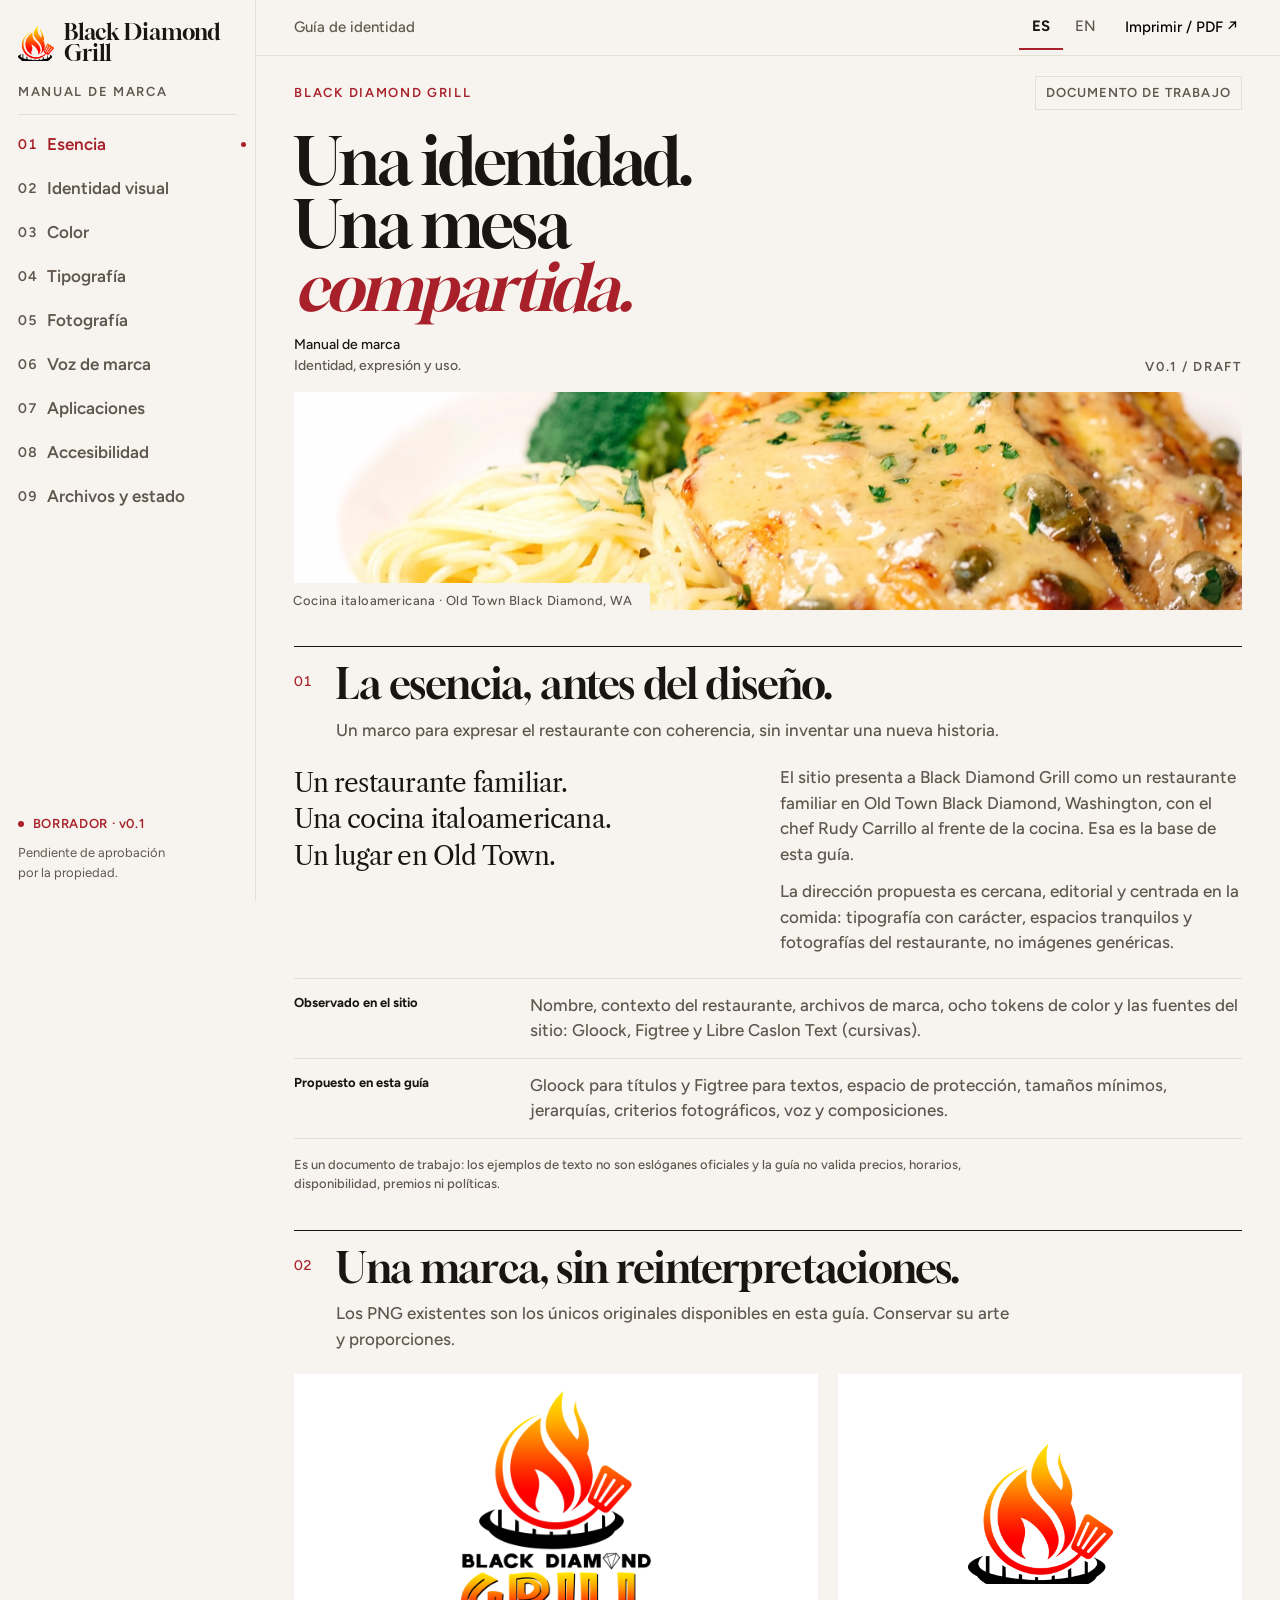
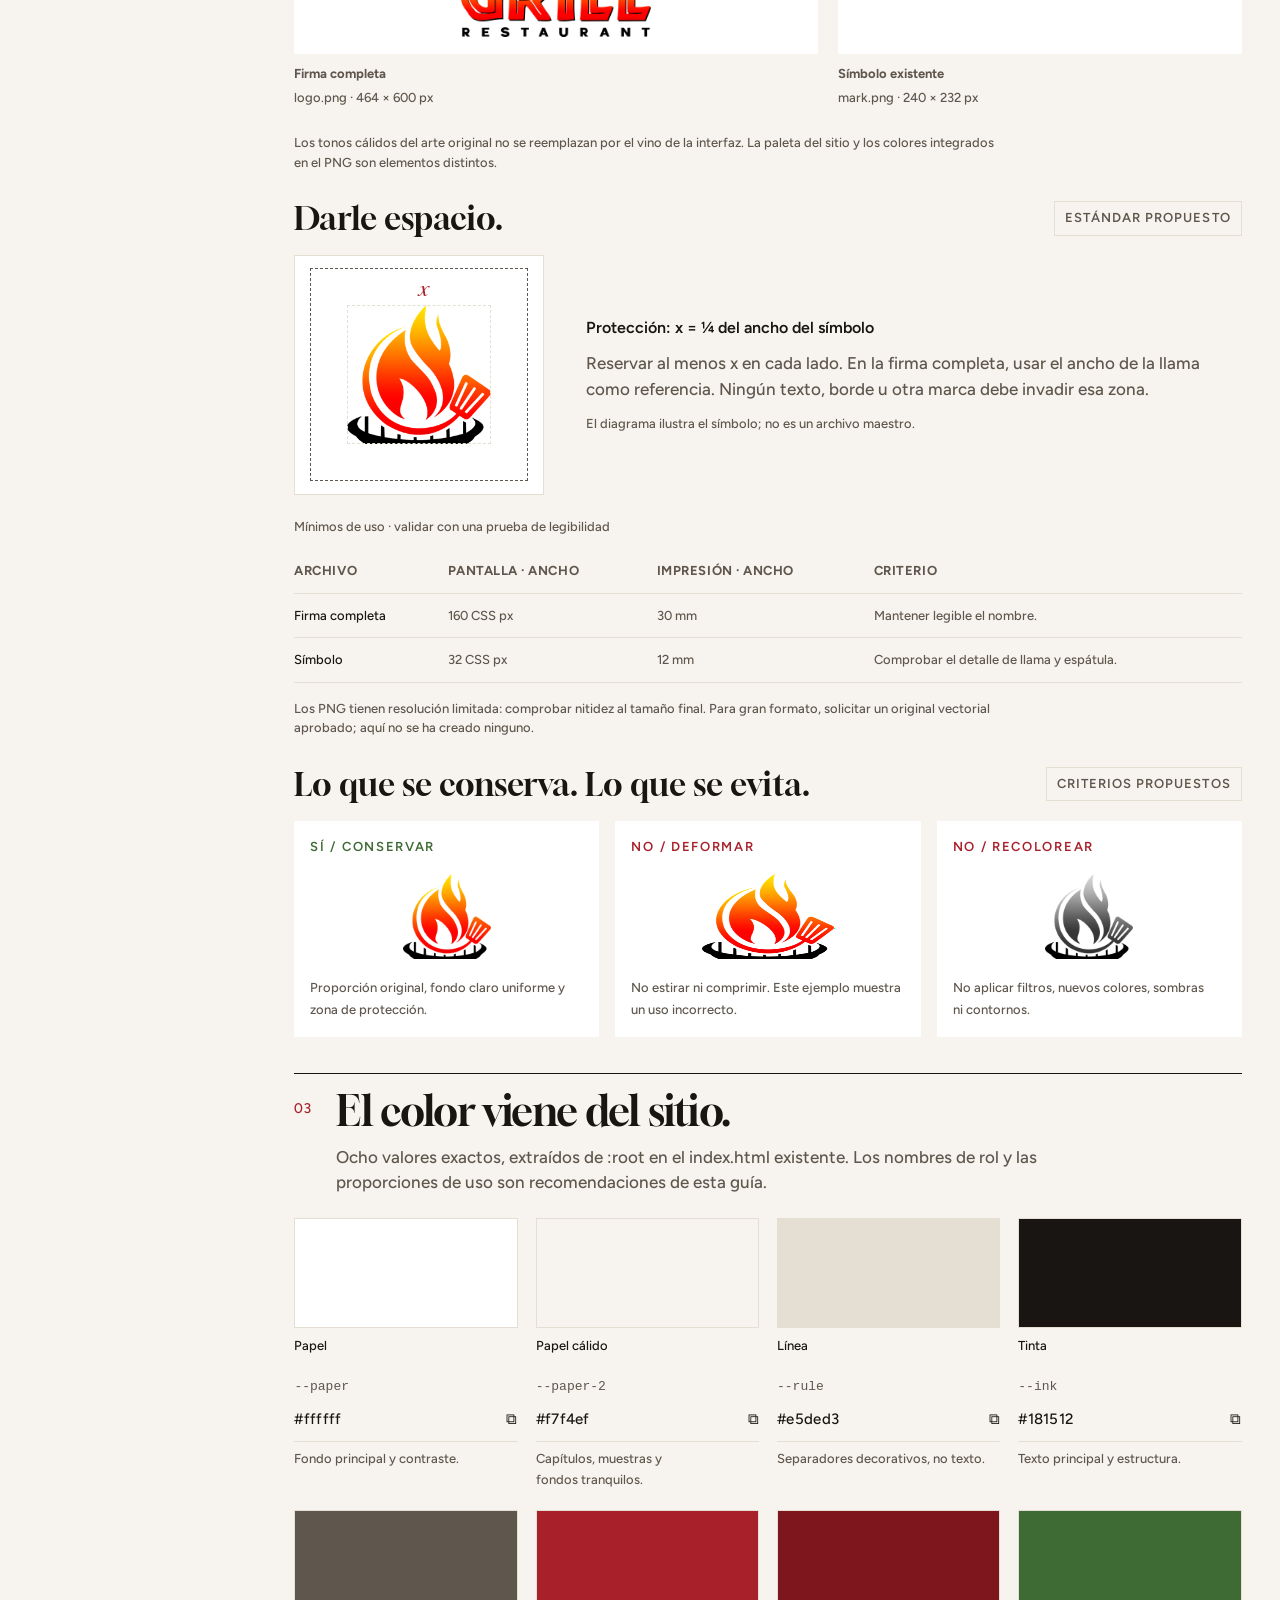
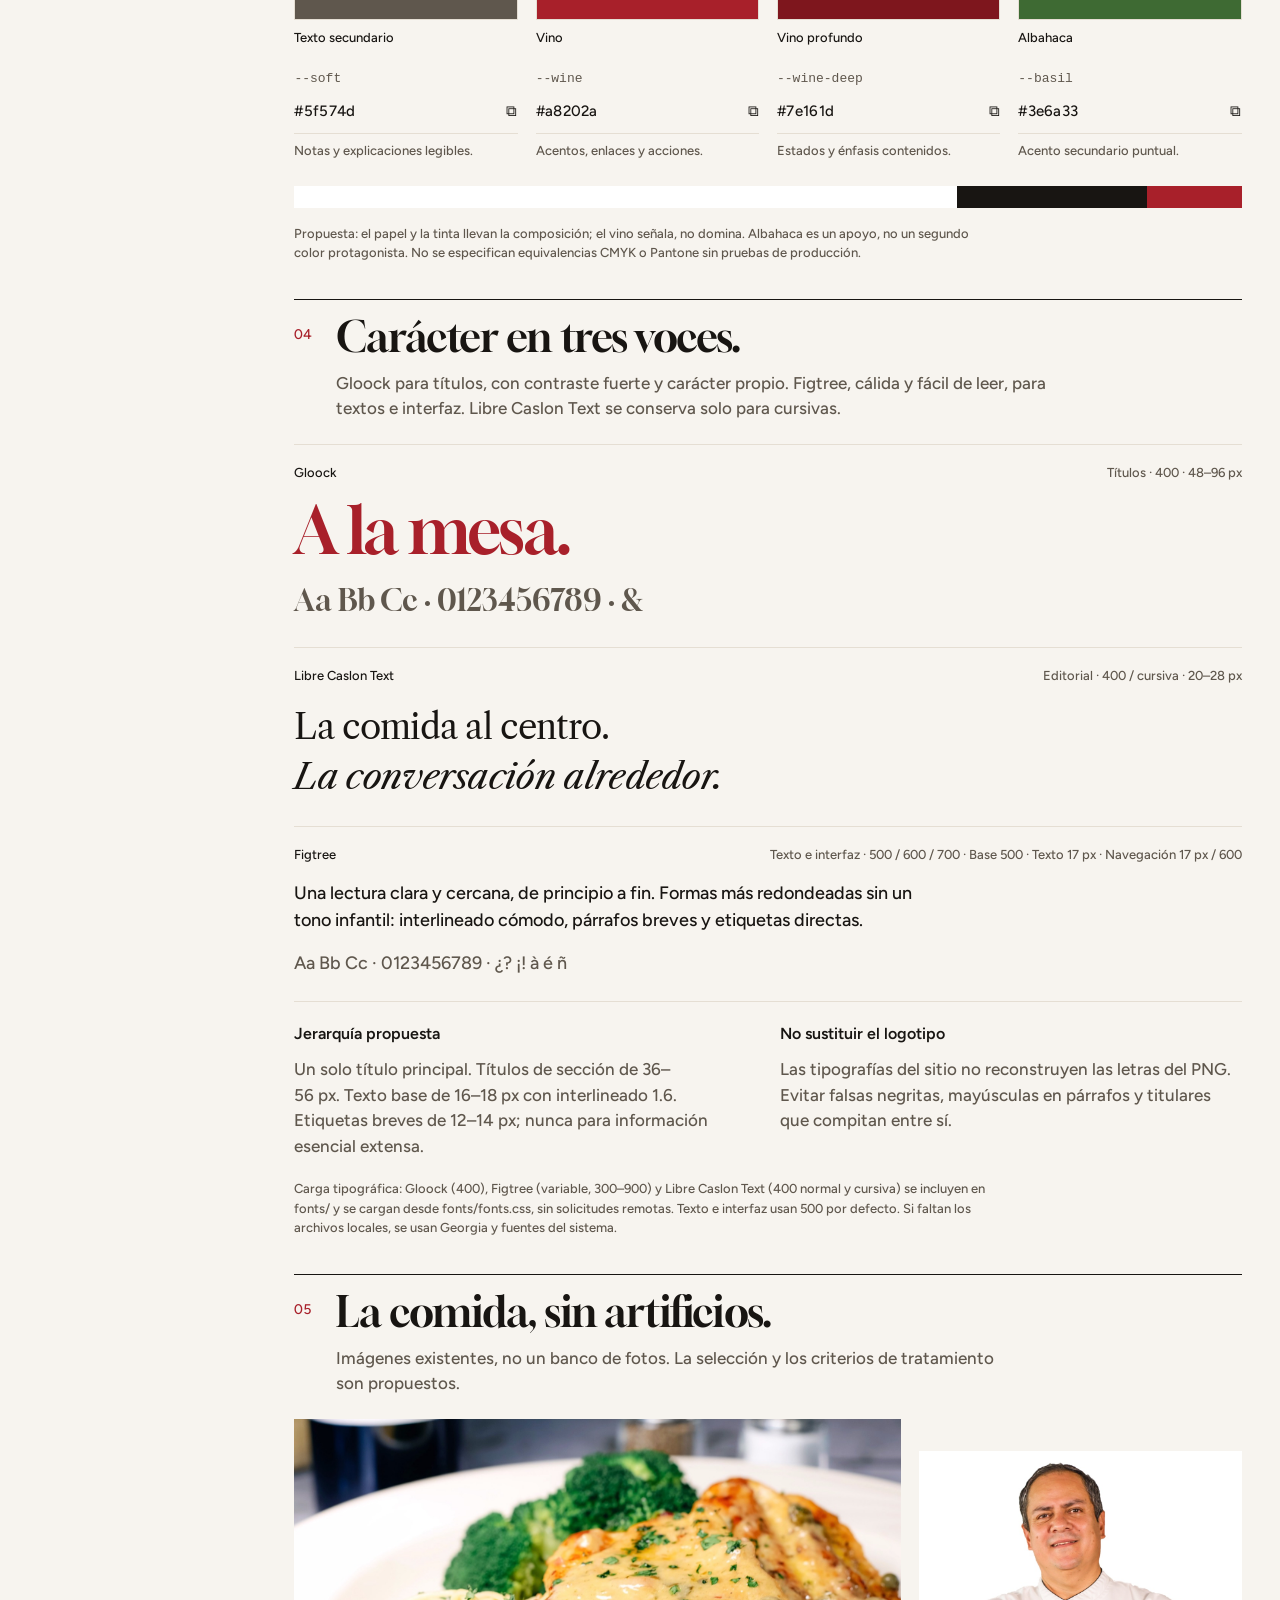
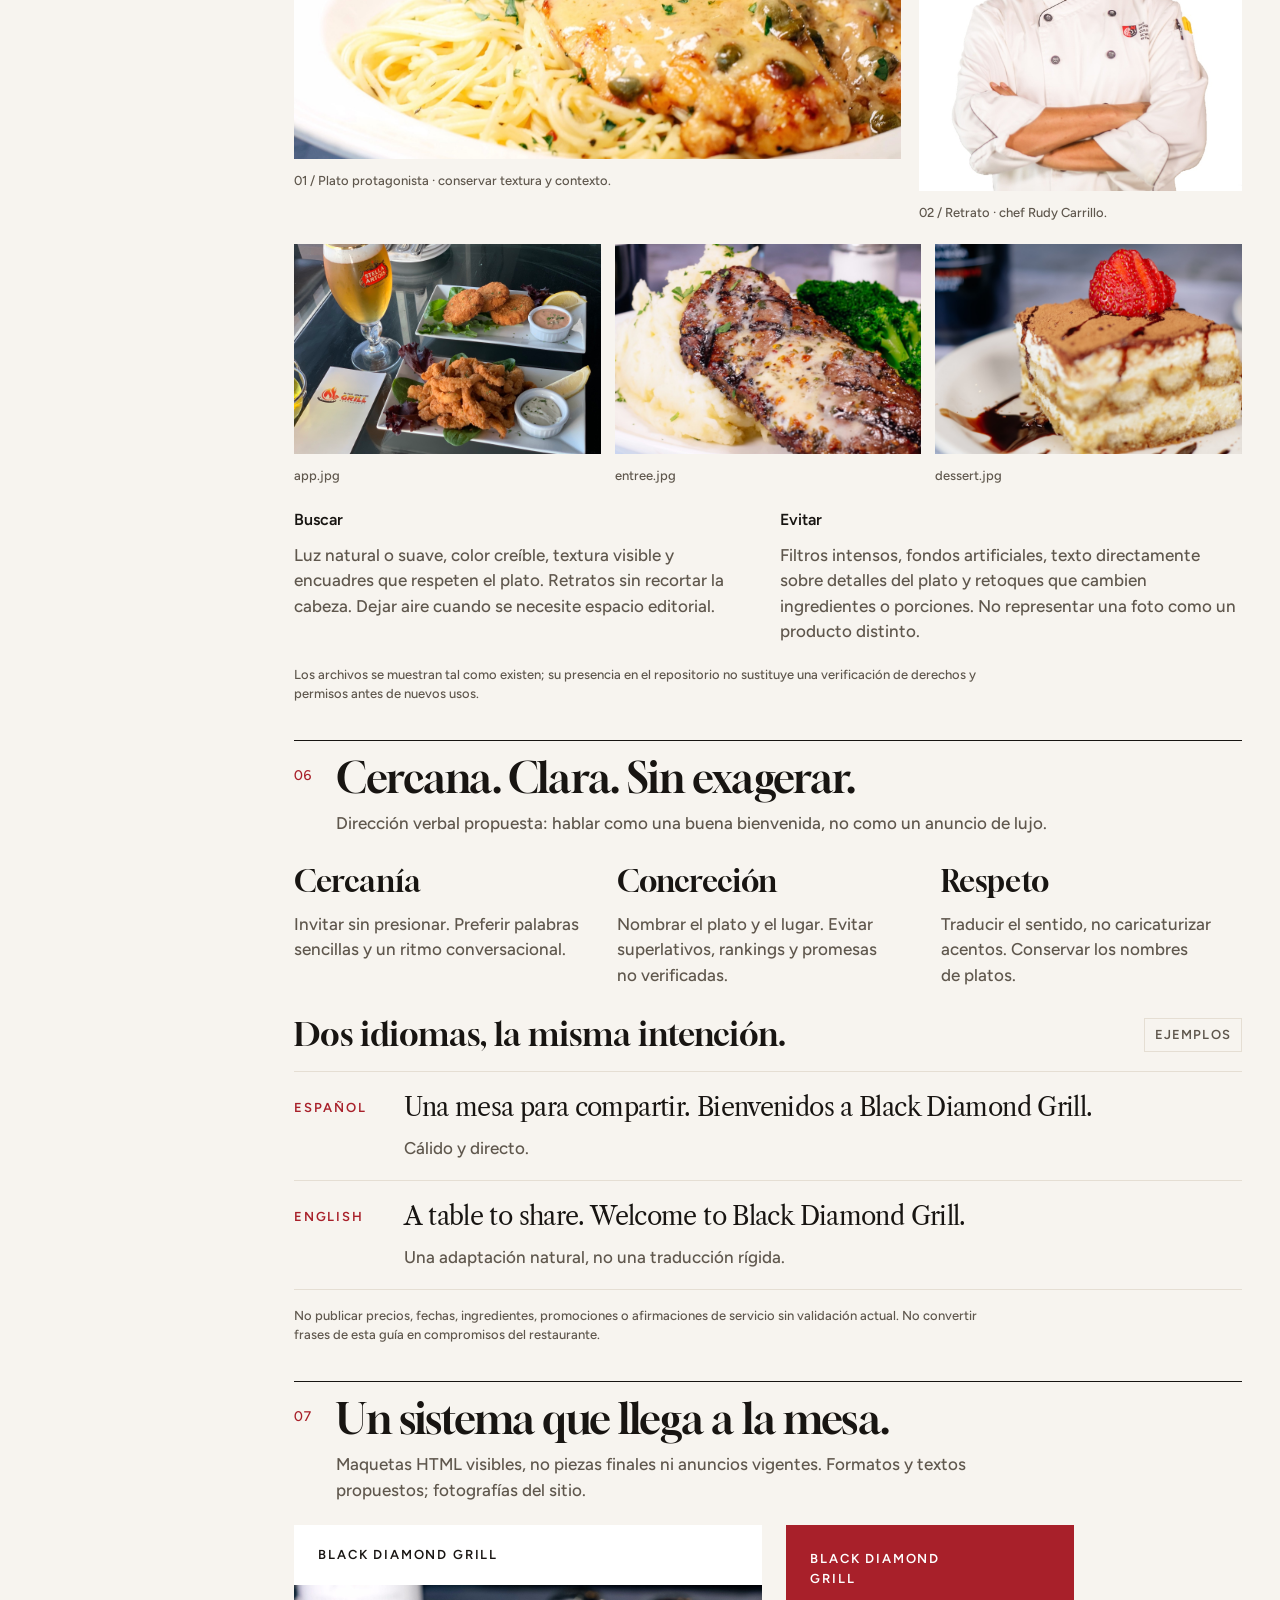
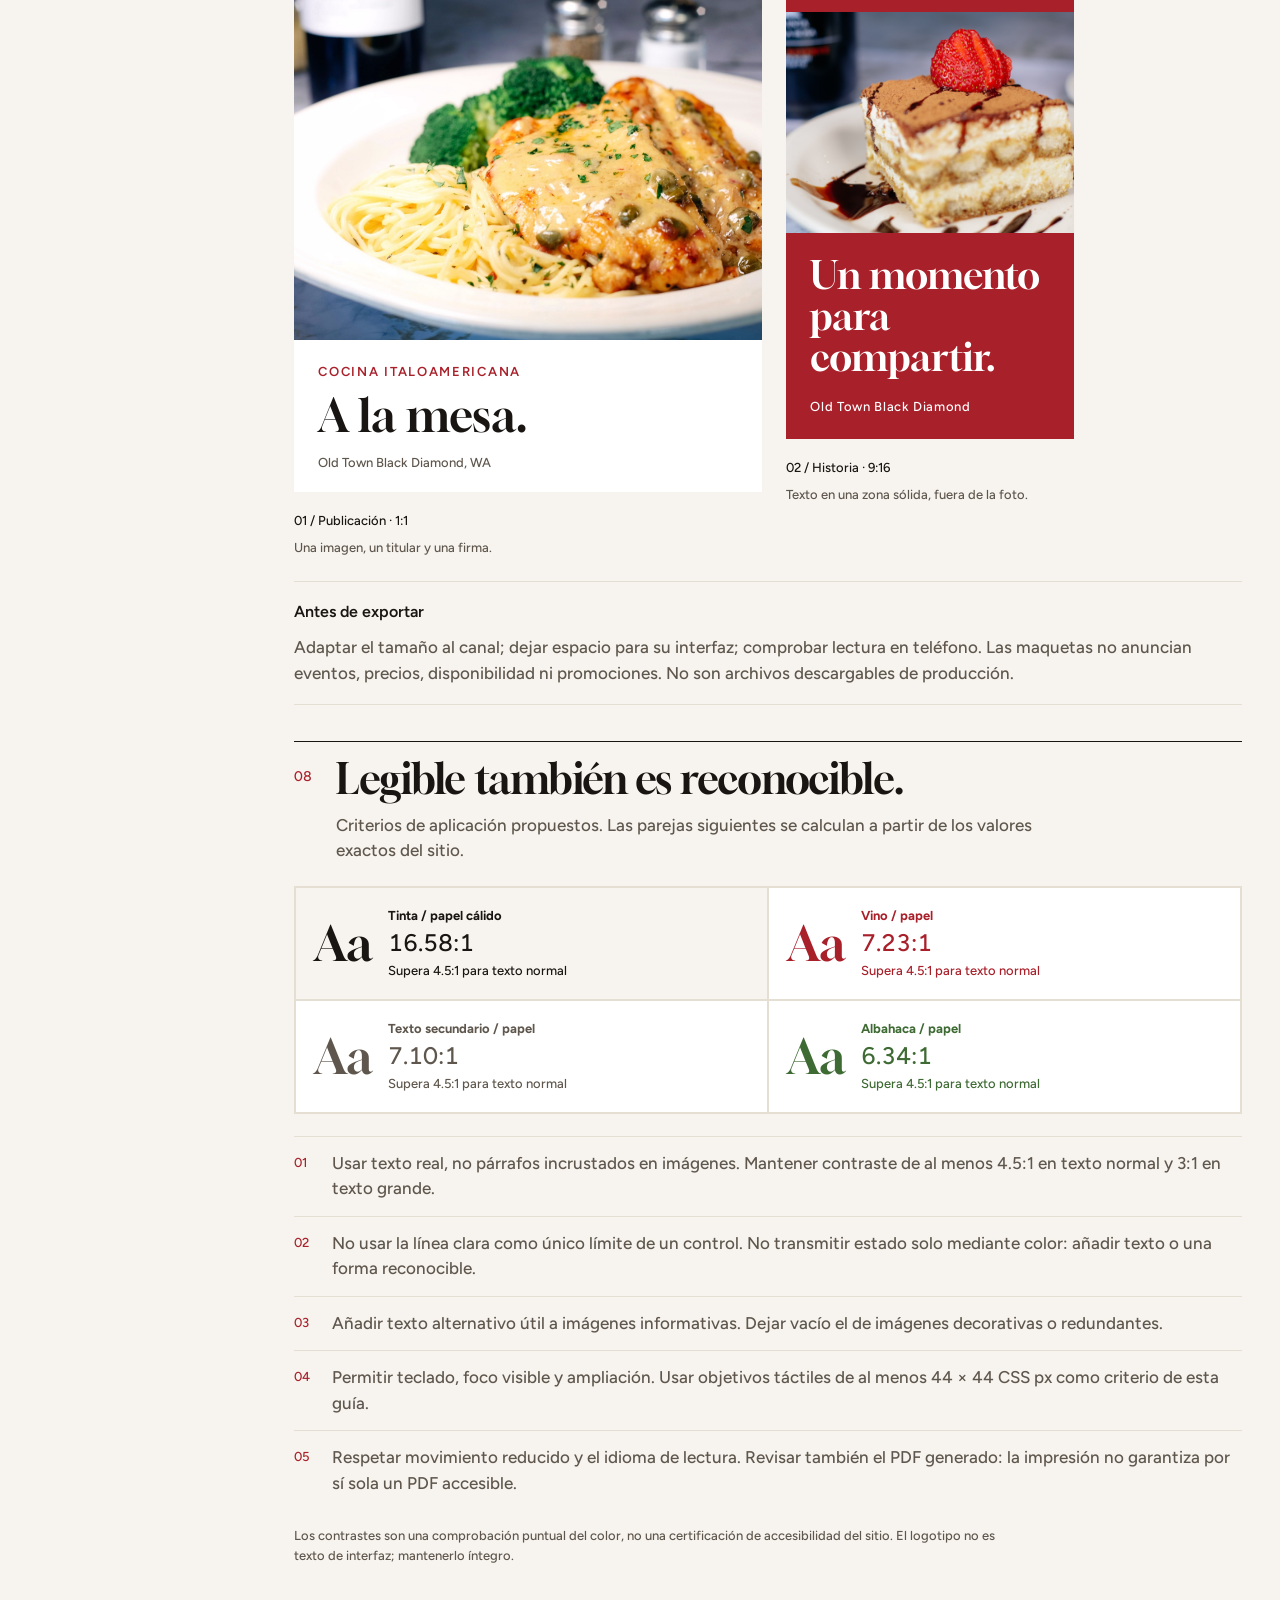
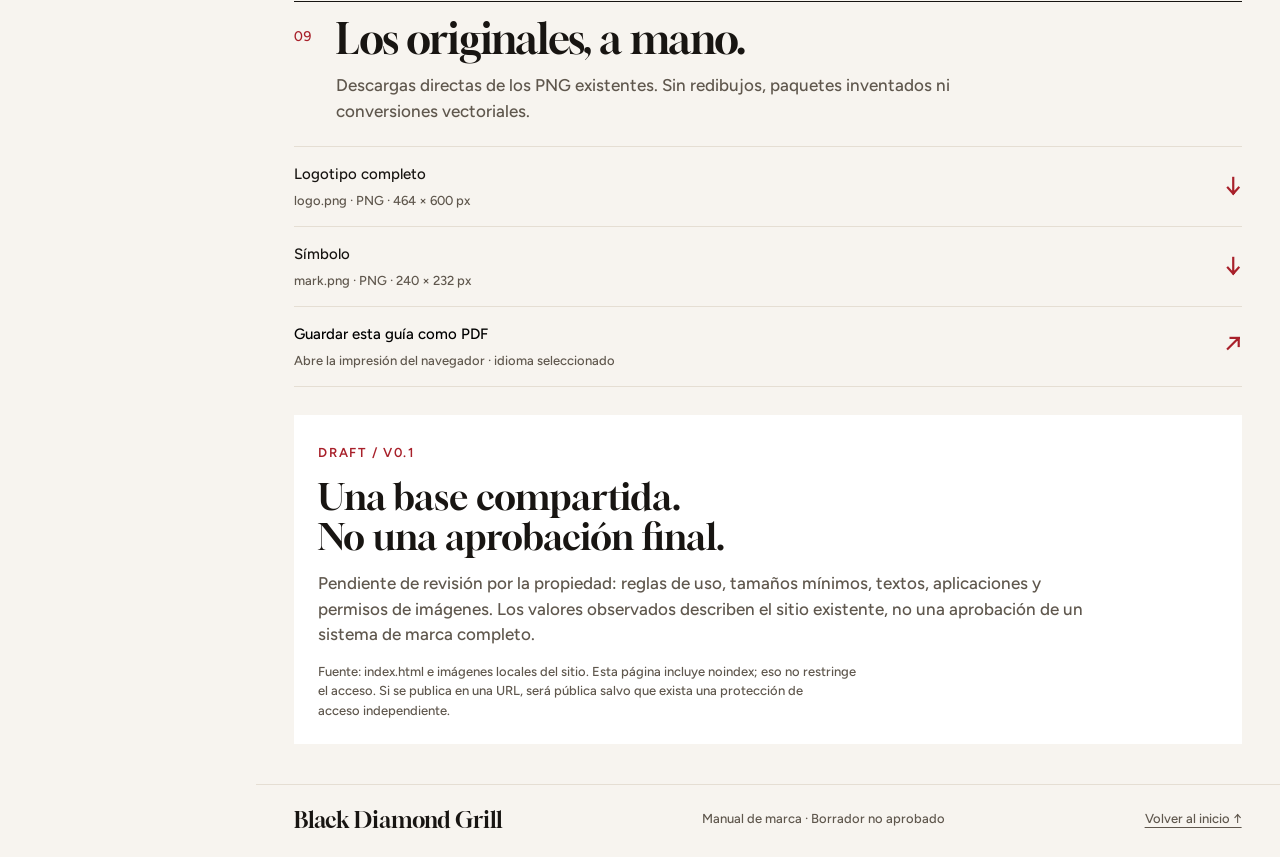
==== commit 7213b43e: "Brand: una sola nota de borrador, sin línea en italiano y menú móvil visible Co-Authored-By: Claude " ====
--- a/brand/index.html
+++ b/brand/index.html
@@ -1,2 +1,2 @@
 <!doctype html>
-<html lang="es"><head><meta charset="utf-8"><meta name="viewport" content="width=device-width, initial-scale=1"><meta name="robots" content="noindex, nofollow"><meta name="theme-color" content="#f7f4ef"><meta name="description" content="Manual de marca bilingüe de Black Diamond Grill. Borrador pendiente de aprobación."><title>Black Diamond Grill — Manual de marca · Borrador</title><link rel="stylesheet" href="fonts/fonts.css"><link rel="stylesheet" href="brandbook.css"><script src="brandbook.js" defer></script></head><body><a class="skip" href="#main"><span class="l-es" lang="es">Saltar al contenido</span><span class="l-en" lang="en">Skip to content</span></a><aside class="sidebar"><a class="sidebar-brand" href="#cover"><img src="../img/mark.png" alt="" width="240" height="232"><span>Black Diamond<br>Grill</span></a><div class="sidebar-caption"><span class="l-es" lang="es">MANUAL DE MARCA</span><span class="l-en" lang="en">BRAND GUIDELINES</span></div><nav aria-label="Índice / Contents"><ol><li><a href="#overview"><span class="nav-num">01</span><span class="l-es" lang="es">Esencia</span><span class="l-en" lang="en">Essence</span></a></li><li><a href="#identity"><span class="nav-num">02</span><span class="l-es" lang="es">Identidad visual</span><span class="l-en" lang="en">Visual identity</span></a></li><li><a href="#color"><span class="nav-num">03</span><span class="l-es" lang="es">Color</span><span class="l-en" lang="en">Color</span></a></li><li><a href="#type"><span class="nav-num">04</span><span class="l-es" lang="es">Tipografía</span><span class="l-en" lang="en">Typography</span></a></li><li><a href="#photography"><span class="nav-num">05</span><span class="l-es" lang="es">Fotografía</span><span class="l-en" lang="en">Photography</span></a></li><li><a href="#voice"><span class="nav-num">06</span><span class="l-es" lang="es">Voz de marca</span><span class="l-en" lang="en">Brand voice</span></a></li><li><a href="#applications"><span class="nav-num">07</span><span class="l-es" lang="es">Aplicaciones</span><span class="l-en" lang="en">Applications</span></a></li><li><a href="#accessibility"><span class="nav-num">08</span><span class="l-es" lang="es">Accesibilidad</span><span class="l-en" lang="en">Accessibility</span></a></li><li><a href="#downloads"><span class="nav-num">09</span><span class="l-es" lang="es">Archivos y estado</span><span class="l-en" lang="en">Files & status</span></a></li></ol></nav><div class="sidebar-bottom"><span class="draft-dot"></span> <span class="l-es" lang="es">BORRADOR · v0.1</span><span class="l-en" lang="en">DRAFT · v0.1</span><p><span class="l-es" lang="es">Pendiente de aprobación<br>por la propiedad.</span><span class="l-en" lang="en">Pending owner<br>approval.</span></p></div></aside><div class="page"><header class="toolbar"><a href="#cover" class="toolbar-name"><span class="l-es" lang="es">Guía de identidad</span><span class="l-en" lang="en">Identity guide</span></a><div class="tools"><div class="language-switch" role="group" aria-label="Idioma / Language"><button type="button" data-language="es" aria-pressed="true" lang="es">ES<span class="sr-only"> — Español</span></button><button type="button" data-language="en" aria-pressed="false" lang="en">EN<span class="sr-only"> — English</span></button></div><button class="print-button" type="button" id="print"><span class="l-es" lang="es">Imprimir / PDF ↗</span><span class="l-en" lang="en">Print / PDF ↗</span></button></div></header><main id="main"><div class="cover" id="cover"><div class="cover-top"><span class="eyebrow">BLACK DIAMOND GRILL</span><span class="tag"><span class="l-es" lang="es">DOCUMENTO DE TRABAJO</span><span class="l-en" lang="en">WORKING DOCUMENT</span></span></div><h1><span class="l-es" lang="es">Una identidad.<br>Una mesa<br><em>compartida.</em></span><span class="l-en" lang="en">One identity.<br>A table<br><em>to share.</em></span></h1><div class="cover-foot"><p><span class="l-es" lang="es">Manual de marca<br><span class="muted">Identidad, expresión y uso.</span></span><span class="l-en" lang="en">Brand guidelines<br><span class="muted">Identity, expression & use.</span></span></p><span class="edition">v0.1 / DRAFT</span></div><div class="cover-image"><img src="../img/pasta.jpg" alt="Chicken piccata sobre pasta cabello de ángel" data-alt-es="Chicken piccata sobre pasta cabello de ángel" data-alt-en="Chicken piccata over angel hair pasta" width="1600" height="1214"><div class="image-caption"><span class="l-es" lang="es">Cocina italoamericana · Old Town Black Diamond, WA</span><span class="l-en" lang="en">Italian-American kitchen · Old Town Black Diamond, WA</span></div></div></div><section id="overview" class="chapter" aria-labelledby="overview-title"><header class="chapter-head"><span class="chapter-num">01</span><div><h2 id="overview-title"><span class="l-es" lang="es">La esencia, antes del diseño.</span><span class="l-en" lang="en">Essence before design.</span></h2><p class="intro"><span class="l-es" lang="es">Un marco para expresar el restaurante con coherencia, sin inventar una nueva historia.</span><span class="l-en" lang="en">A framework for expressing the restaurant consistently, without inventing a new story.</span></p></div></header><div class="editorial-pair"><p class="serif-lead"><span class="l-es" lang="es">Un restaurante familiar.<br>Una cocina italoamericana.<br>Un lugar en Old Town.</span><span class="l-en" lang="en">A family restaurant.<br>An Italian-American kitchen.<br>A place in Old Town.</span></p><div><p><span class="l-es" lang="es">El sitio presenta a Black Diamond Grill como un restaurante familiar en Old Town Black Diamond, Washington, con el chef Rudy Carrillo al frente de la cocina. Esa es la base de esta guía.</span><span class="l-en" lang="en">The website presents Black Diamond Grill as a family restaurant in Old Town Black Diamond, Washington, with Chef Rudy Carrillo leading the kitchen. That is the foundation of this guide.</span></p><p><span class="l-es" lang="es">La dirección propuesta es cercana, editorial y centrada en la comida: tipografía con carácter, espacios tranquilos y fotografías del restaurante, no imágenes genéricas.</span><span class="l-en" lang="en">The proposed direction is warm, editorial and food-led: characterful typography, calm space and the restaurant’s own photography, not generic imagery.</span></p></div></div><div class="status-table"><div><b><span class="l-es" lang="es">Observado en el sitio</span><span class="l-en" lang="en">Observed on the website</span></b><p><span class="l-es" lang="es">Nombre, contexto del restaurante, archivos de marca, ocho tokens de color y las fuentes del sitio: Gloock, Figtree y Libre Caslon Text (cursivas).</span><span class="l-en" lang="en">Name, restaurant context, brand assets, eight color tokens and the website fonts: Gloock, Figtree and Libre Caslon Text (italics).</span></p></div><div><b><span class="l-es" lang="es">Propuesto en esta guía</span><span class="l-en" lang="en">Proposed in this guide</span></b><p><span class="l-es" lang="es">Gloock para títulos y Figtree para textos, espacio de protección, tamaños mínimos, jerarquías, criterios fotográficos, voz y composiciones. Son propuestas pendientes de aprobación.</span><span class="l-en" lang="en">Gloock for headlines and Figtree for text, clear space, minimum sizes, hierarchies, photography guidance, voice and layouts. These proposals are pending approval.</span></p></div></div><p class="note"><span class="l-es" lang="es">Esta guía no valida precios, horarios, disponibilidad, premios ni políticas. Los ejemplos de texto son borradores, no eslóganes oficiales.</span><span class="l-en" lang="en">This guide does not validate prices, hours, availability, awards or policies. Copy examples are drafts, not official taglines.</span></p></section><section id="identity" class="chapter" aria-labelledby="identity-title"><header class="chapter-head"><span class="chapter-num">02</span><div><h2 id="identity-title"><span class="l-es" lang="es">Una marca, sin reinterpretaciones.</span><span class="l-en" lang="en">One mark. No reinterpretation.</span></h2><p class="intro"><span class="l-es" lang="es">Los PNG existentes son los únicos originales disponibles en esta guía. Conservar su arte y proporciones.</span><span class="l-en" lang="en">The existing PNGs are the only original assets available in this guide. Preserve their artwork and proportions.</span></p></div></header><div class="logo-board"><figure><div class="logo-full"><img src="../img/logo.png" alt="Black Diamond Grill — logotipo completo" data-alt-es="Black Diamond Grill — logotipo completo" data-alt-en="Black Diamond Grill — complete logo" width="464" height="600"></div><figcaption><b><span class="l-es" lang="es">Firma completa</span><span class="l-en" lang="en">Complete signature</span></b><span>logo.png · 464 × 600 px</span></figcaption></figure><figure><div class="logo-mark"><img src="../img/mark.png" alt="Símbolo de llama y espátula" data-alt-es="Símbolo de llama y espátula" data-alt-en="Flame and spatula symbol" width="240" height="232"></div><figcaption><b><span class="l-es" lang="es">Símbolo existente</span><span class="l-en" lang="en">Existing symbol</span></b><span>mark.png · 240 × 232 px</span></figcaption></figure></div><p class="note"><span class="l-es" lang="es">Los tonos cálidos del arte original no se reemplazan por el vino de la interfaz. La paleta del sitio y los colores integrados en el PNG son elementos distintos.</span><span class="l-en" lang="en">The original artwork’s warm colors are not replaced with the interface wine color. The website palette and the colors embedded in the PNG are distinct elements.</span></p><div class="subhead"><h3><span class="l-es" lang="es">Darle espacio.</span><span class="l-en" lang="en">Give it room.</span></h3><span class="tag"><span class="l-es" lang="es">ESTÁNDAR PROPUESTO</span><span class="l-en" lang="en">PROPOSED STANDARD</span></span></div><div class="clearspace-row"><div class="clearspace-demo"><div class="clearspace-inner"><img src="../img/mark.png" alt="" width="240" height="232"></div><span>x</span></div><div><h4><span class="l-es" lang="es">Protección: x = ¼ del ancho del símbolo</span><span class="l-en" lang="en">Clear space: x = ¼ of the symbol width</span></h4><p><span class="l-es" lang="es">Reservar al menos x en cada lado. En la firma completa, usar el ancho de la llama como referencia. Ningún texto, borde u otra marca debe invadir esa zona.</span><span class="l-en" lang="en">Reserve at least x on every side. For the complete signature, use the flame width as the reference. No text, border or other mark should enter that area.</span></p><p class="small"><span class="l-es" lang="es">El diagrama ilustra el símbolo; es una propuesta de construcción, no un archivo maestro.</span><span class="l-en" lang="en">The diagram illustrates the symbol; it is a proposed construction rule, not master artwork.</span></p></div></div><div class="table-wrap"><table><caption><span class="l-es" lang="es">Mínimos de uso propuestos · validar mediante prueba de legibilidad</span><span class="l-en" lang="en">Proposed minimum sizes · validate with a legibility proof</span></caption><thead><tr><th><span class="l-es" lang="es">Archivo</span><span class="l-en" lang="en">Asset</span></th><th><span class="l-es" lang="es">Pantalla · ancho</span><span class="l-en" lang="en">Screen · width</span></th><th><span class="l-es" lang="es">Impresión · ancho</span><span class="l-en" lang="en">Print · width</span></th><th><span class="l-es" lang="es">Criterio</span><span class="l-en" lang="en">Rationale</span></th></tr></thead><tbody><tr><th><span class="l-es" lang="es">Firma completa</span><span class="l-en" lang="en">Complete signature</span></th><td>160 CSS px</td><td>30 mm</td><td><span class="l-es" lang="es">Mantener legible el nombre.</span><span class="l-en" lang="en">Keep the name legible.</span></td></tr><tr><th><span class="l-es" lang="es">Símbolo</span><span class="l-en" lang="en">Symbol</span></th><td>32 CSS px</td><td>12 mm</td><td><span class="l-es" lang="es">Comprobar el detalle de llama y espátula.</span><span class="l-en" lang="en">Check flame and spatula detail.</span></td></tr></tbody></table></div><p class="note"><span class="l-es" lang="es">Los PNG tienen resolución limitada: comprobar nitidez al tamaño final. Para gran formato, solicitar un original vectorial aprobado; aquí no se ha creado ninguno.</span><span class="l-en" lang="en">The PNGs have limited resolution: check sharpness at final size. For large-format use, request an approved vector original; none has been created here.</span></p><div class="subhead"><h3><span class="l-es" lang="es">Lo que se conserva. Lo que se evita.</span><span class="l-en" lang="en">What stays. What to avoid.</span></h3><span class="tag"><span class="l-es" lang="es">CRITERIOS PROPUESTOS</span><span class="l-en" lang="en">PROPOSED GUIDANCE</span></span></div><div class="dos-grid"><div class="do-panel"><span class="rule-label"><span class="l-es" lang="es">SÍ / CONSERVAR</span><span class="l-en" lang="en">DO / PRESERVE</span></span><img src="../img/mark.png" alt="" width="240" height="232"><p><span class="l-es" lang="es">Proporción original, fondo claro uniforme y zona de protección.</span><span class="l-en" lang="en">Original proportions, a plain light background and clear space.</span></p></div><div class="dont-panel"><span class="rule-label"><span class="l-es" lang="es">NO / DEFORMAR</span><span class="l-en" lang="en">DON’T / DISTORT</span></span><div class="distorted"><img src="../img/mark.png" alt="" width="240" height="232"></div><p><span class="l-es" lang="es">No estirar ni comprimir. Este ejemplo muestra un uso incorrecto.</span><span class="l-en" lang="en">Do not stretch or compress. This example shows incorrect use.</span></p></div><div class="dont-panel"><span class="rule-label"><span class="l-es" lang="es">NO / RECOLOREAR</span><span class="l-en" lang="en">DON’T / RECOLOR</span></span><img class="recolored" src="../img/mark.png" alt="" width="240" height="232"><p><span class="l-es" lang="es">No aplicar filtros, nuevos colores, sombras ni contornos.</span><span class="l-en" lang="en">Do not apply filters, new colors, shadows or outlines.</span></p></div></div></section><section id="color" class="chapter" aria-labelledby="color-title"><header class="chapter-head"><span class="chapter-num">03</span><div><h2 id="color-title"><span class="l-es" lang="es">El color viene del sitio.</span><span class="l-en" lang="en">Color comes from the site.</span></h2><p class="intro"><span class="l-es" lang="es">Ocho valores exactos, extraídos de :root en el index.html existente. Los nombres de rol y las proporciones de uso son recomendaciones de esta guía.</span><span class="l-en" lang="en">Eight exact values, taken from :root in the existing index.html. Role descriptions and usage proportions are recommendations in this guide.</span></p></div></header><div class="swatches"><article class="swatch"><div class="swatch-color" style="background:#ffffff"></div><div class="swatch-info"><h3><span class="l-es" lang="es">Papel</span><span class="l-en" lang="en">Paper</span></h3><code>--paper</code><button type="button" class="copy" data-copy="#ffffff" aria-label="Copiar / Copy #ffffff"><span>#ffffff</span><span aria-hidden="true">⧉</span></button><p><span class="l-es" lang="es">Fondo principal y contraste.</span><span class="l-en" lang="en">Primary surface and contrast.</span></p></div></article><article class="swatch"><div class="swatch-color" style="background:#f7f4ef"></div><div class="swatch-info"><h3><span class="l-es" lang="es">Papel cálido</span><span class="l-en" lang="en">Warm paper</span></h3><code>--paper-2</code><button type="button" class="copy" data-copy="#f7f4ef" aria-label="Copiar / Copy #f7f4ef"><span>#f7f4ef</span><span aria-hidden="true">⧉</span></button><p><span class="l-es" lang="es">Capítulos, muestras y fondos tranquilos.</span><span class="l-en" lang="en">Chapters, specimens and quiet surfaces.</span></p></div></article><article class="swatch"><div class="swatch-color" style="background:#e5ded3"></div><div class="swatch-info"><h3><span class="l-es" lang="es">Línea</span><span class="l-en" lang="en">Rule</span></h3><code>--rule</code><button type="button" class="copy" data-copy="#e5ded3" aria-label="Copiar / Copy #e5ded3"><span>#e5ded3</span><span aria-hidden="true">⧉</span></button><p><span class="l-es" lang="es">Separadores decorativos, no texto.</span><span class="l-en" lang="en">Decorative dividers, not text.</span></p></div></article><article class="swatch"><div class="swatch-color" style="background:#181512"></div><div class="swatch-info"><h3><span class="l-es" lang="es">Tinta</span><span class="l-en" lang="en">Ink</span></h3><code>--ink</code><button type="button" class="copy" data-copy="#181512" aria-label="Copiar / Copy #181512"><span>#181512</span><span aria-hidden="true">⧉</span></button><p><span class="l-es" lang="es">Texto principal y estructura.</span><span class="l-en" lang="en">Primary text and structure.</span></p></div></article><article class="swatch"><div class="swatch-color" style="background:#5f574d"></div><div class="swatch-info"><h3><span class="l-es" lang="es">Texto secundario</span><span class="l-en" lang="en">Secondary text</span></h3><code>--soft</code><button type="button" class="copy" data-copy="#5f574d" aria-label="Copiar / Copy #5f574d"><span>#5f574d</span><span aria-hidden="true">⧉</span></button><p><span class="l-es" lang="es">Notas y explicaciones legibles.</span><span class="l-en" lang="en">Readable notes and explanations.</span></p></div></article><article class="swatch"><div class="swatch-color" style="background:#a8202a"></div><div class="swatch-info"><h3><span class="l-es" lang="es">Vino</span><span class="l-en" lang="en">Wine</span></h3><code>--wine</code><button type="button" class="copy" data-copy="#a8202a" aria-label="Copiar / Copy #a8202a"><span>#a8202a</span><span aria-hidden="true">⧉</span></button><p><span class="l-es" lang="es">Acentos, enlaces y acciones.</span><span class="l-en" lang="en">Accents, links and actions.</span></p></div></article><article class="swatch"><div class="swatch-color" style="background:#7e161d"></div><div class="swatch-info"><h3><span class="l-es" lang="es">Vino profundo</span><span class="l-en" lang="en">Deep wine</span></h3><code>--wine-deep</code><button type="button" class="copy" data-copy="#7e161d" aria-label="Copiar / Copy #7e161d"><span>#7e161d</span><span aria-hidden="true">⧉</span></button><p><span class="l-es" lang="es">Estados y énfasis contenidos.</span><span class="l-en" lang="en">Restrained states and emphasis.</span></p></div></article><article class="swatch"><div class="swatch-color" style="background:#3e6a33"></div><div class="swatch-info"><h3><span class="l-es" lang="es">Albahaca</span><span class="l-en" lang="en">Basil</span></h3><code>--basil</code><button type="button" class="copy" data-copy="#3e6a33" aria-label="Copiar / Copy #3e6a33"><span>#3e6a33</span><span aria-hidden="true">⧉</span></button><p><span class="l-es" lang="es">Acento secundario puntual.</span><span class="l-en" lang="en">Occasional secondary accent.</span></p></div></article></div><div class="palette-ratio" aria-hidden="true"><span></span><span></span><span></span></div><p class="note"><span class="l-es" lang="es">Propuesta: el papel y la tinta llevan la composición; el vino señala, no domina. Albahaca es un apoyo, no un segundo color protagonista. No se especifican equivalencias CMYK o Pantone sin pruebas de producción.</span><span class="l-en" lang="en">Proposal: paper and ink carry the composition; wine guides rather than dominates. Basil supports, rather than becoming a second lead color. No CMYK or Pantone equivalents are specified without production proofs.</span></p></section><section id="type" class="chapter" aria-labelledby="type-title"><header class="chapter-head"><span class="chapter-num">04</span><div><h2 id="type-title"><span class="l-es" lang="es">Carácter en tres voces.</span><span class="l-en" lang="en">Character in three voices.</span></h2><p class="intro"><span class="l-es" lang="es">Gloock para títulos, con contraste fuerte y carácter propio. Figtree, cálida y fácil de leer, para textos e interfaz. Libre Caslon Text se conserva solo para cursivas.</span><span class="l-en" lang="en">Gloock for headlines, with strong contrast and its own character. Figtree, warm and easy to read, for body text and interface. Libre Caslon Text is kept for italics only.</span></p></div></header><div class="type-specimen display-spec"><div class="type-meta"><b>Gloock</b><span><span class="l-es" lang="es">Títulos · 400 · 48–96 px</span><span class="l-en" lang="en">Headlines · 400 · 48–96 px</span></span></div><p><span class="l-es" lang="es">A la mesa.</span><span class="l-en" lang="en">At the table.</span></p><div class="glyphs">Aa Bb Cc · 0123456789 · &amp;</div></div><div class="type-specimen serif-spec"><div class="type-meta"><b>Libre Caslon Text</b><span><span class="l-es" lang="es">Editorial · 400 / cursiva · 20–28 px</span><span class="l-en" lang="en">Editorial · 400 / italic · 20–28 px</span></span></div><p><span class="l-es" lang="es">La comida al centro.<br><em>La conversación alrededor.</em></span><span class="l-en" lang="en">Food at the center.<br><em>Conversation all around.</em></span></p></div><div class="type-specimen sans-spec"><div class="type-meta"><b>Figtree</b><span><span class="l-es" lang="es">Propuesta · Texto e interfaz · 500 / 600 / 700 · Base 500 · Texto 17 px · Navegación 17 px / 600</span><span class="l-en" lang="en">Proposed · Body and interface · 500 / 600 / 700 · Default 500 · Body 17 px · Navigation 17 px / 600</span></span></div><p><span class="l-es" lang="es">Una lectura clara y cercana, de principio a fin. Formas más redondeadas sin un tono infantil: interlineado cómodo, párrafos breves y etiquetas directas.</span><span class="l-en" lang="en">Clear, approachable reading, start to finish. Rounder forms without a childish tone: comfortable line height, short paragraphs and direct labels.</span></p><div class="glyphs">Aa Bb Cc · 0123456789 · ¿? ¡! à é ñ</div></div><div class="editorial-pair"><div><h4><span class="l-es" lang="es">Jerarquía propuesta</span><span class="l-en" lang="en">Proposed hierarchy</span></h4><p><span class="l-es" lang="es">Un solo título principal. Títulos de sección de 36–56 px. Texto base de 16–18 px con interlineado 1.6. Etiquetas breves de 12–14 px; nunca para información esencial extensa.</span><span class="l-en" lang="en">One main title. Section headings at 36–56 px. Body copy at 16–18 px with 1.6 line height. Short labels at 12–14 px; never for lengthy essential information.</span></p></div><div><h4><span class="l-es" lang="es">No sustituir el logotipo</span><span class="l-en" lang="en">Do not replace the logo</span></h4><p><span class="l-es" lang="es">Las tipografías del sitio no reconstruyen las letras del PNG. Evitar falsas negritas, mayúsculas en párrafos y titulares que compitan entre sí. Estos ejemplos de texto son borradores, no eslóganes.</span><span class="l-en" lang="en">The website fonts do not recreate the PNG lettering. Avoid faux bold, all-caps paragraphs and competing headlines. These copy examples are drafts, not taglines.</span></p></div></div><p class="note"><span class="l-es" lang="es">Carga tipográfica: Gloock (400), Figtree (variable, 300–900) y Libre Caslon Text (400 normal y cursiva) se incluyen en fonts/ y se cargan desde fonts/fonts.css, sin solicitudes remotas. Texto e interfaz usan 500 por defecto. Si faltan los archivos locales, se usan Georgia y fuentes del sistema.</span><span class="l-en" lang="en">Font loading: Gloock (400), Figtree (variable, 300–900) and Libre Caslon Text (400 normal and italic) are bundled in fonts/ and loaded through fonts/fonts.css, with no remote requests. Body and interface default to 500. If local files are missing, Georgia and system fonts are used.</span></p></section><section id="photography" class="chapter" aria-labelledby="photography-title"><header class="chapter-head"><span class="chapter-num">05</span><div><h2 id="photography-title"><span class="l-es" lang="es">La comida, sin artificios.</span><span class="l-en" lang="en">The food, without artifice.</span></h2><p class="intro"><span class="l-es" lang="es">Imágenes existentes, no un banco de fotos. La selección y los criterios de tratamiento son propuestos.</span><span class="l-en" lang="en">Existing images, not a stock library. Selection and treatment guidance are proposed.</span></p></div></header><div class="photo-story"><figure class="photo-main"><img src="../img/pasta.jpg" alt="Chicken piccata con pasta, salsa y brócoli" data-alt-es="Chicken piccata con pasta, salsa y brócoli" data-alt-en="Chicken piccata with pasta, sauce and broccoli" loading="lazy" width="1600" height="1214"><figcaption><span class="l-es" lang="es">01 / Plato protagonista · conservar textura y contexto.</span><span class="l-en" lang="en">01 / The featured dish · preserve texture and context.</span></figcaption></figure><figure class="photo-chef"><img src="../img/chef.jpg" alt="Chef Rudy Carrillo" loading="lazy" width="985" height="1100"><figcaption><span class="l-es" lang="es">02 / Retrato · chef Rudy Carrillo.</span><span class="l-en" lang="en">02 / Portrait · Chef Rudy Carrillo.</span></figcaption></figure></div><div class="photo-strip"><figure><img src="../img/app.jpg" alt="Calamares y crab cakes con una cerveza" data-alt-es="Calamares y crab cakes con una cerveza" data-alt-en="Calamari and crab cakes with a beer" loading="lazy" width="1600" height="1200"><figcaption>app.jpg</figcaption></figure><figure><img src="../img/entree.jpg" alt="Carne a la parrilla con puré de papas" data-alt-es="Carne a la parrilla con puré de papas" data-alt-en="Grilled steak with mashed potatoes" loading="lazy" width="1600" height="1273"><figcaption>entree.jpg</figcaption></figure><figure><img src="../img/dessert.jpg" alt="Tiramisú con una fresa" data-alt-es="Tiramisú con una fresa" data-alt-en="Tiramisu with a strawberry" loading="lazy" width="1400" height="1075"><figcaption>dessert.jpg</figcaption></figure></div><div class="editorial-pair"><div><h4><span class="l-es" lang="es">Buscar</span><span class="l-en" lang="en">Aim for</span></h4><p><span class="l-es" lang="es">Luz natural o suave, color creíble, textura visible y encuadres que respeten el plato. Retratos sin recortar la cabeza. Dejar aire cuando se necesite espacio editorial.</span><span class="l-en" lang="en">Natural or soft light, credible color, visible texture and crops that respect the dish. Do not crop portrait heads. Leave breathing room when editorial space is needed.</span></p></div><div><h4><span class="l-es" lang="es">Evitar</span><span class="l-en" lang="en">Avoid</span></h4><p><span class="l-es" lang="es">Filtros intensos, fondos artificiales, texto directamente sobre detalles del plato y retoques que cambien ingredientes o porciones. No representar una foto como un producto distinto.</span><span class="l-en" lang="en">Heavy filters, artificial backgrounds, text directly over dish details and retouching that changes ingredients or portions. Do not present a photo as a different product.</span></p></div></div><p class="note"><span class="l-es" lang="es">Los archivos se muestran tal como existen; su presencia en el repositorio no sustituye una verificación de derechos y permisos antes de nuevos usos.</span><span class="l-en" lang="en">Files are shown as they exist; their presence in the repository does not replace a rights and permissions check before new uses.</span></p></section><section id="voice" class="chapter" aria-labelledby="voice-title"><header class="chapter-head"><span class="chapter-num">06</span><div><h2 id="voice-title"><span class="l-es" lang="es">Cercana. Clara. Sin exagerar.</span><span class="l-en" lang="en">Warm. Clear. Without exaggeration.</span></h2><p class="intro"><span class="l-es" lang="es">Dirección verbal propuesta: hablar como una buena bienvenida, no como un anuncio de lujo.</span><span class="l-en" lang="en">Proposed verbal direction: speak like a genuine welcome, not a luxury advertisement.</span></p></div></header><div class="voice-principles"><div><h3><span class="l-es" lang="es">Cercanía</span><span class="l-en" lang="en">Warmth</span></h3><p><span class="l-es" lang="es">Invitar sin presionar. Preferir palabras sencillas y un ritmo conversacional.</span><span class="l-en" lang="en">Invite without pressure. Prefer simple words and a conversational rhythm.</span></p></div><div><h3><span class="l-es" lang="es">Concreción</span><span class="l-en" lang="en">Specificity</span></h3><p><span class="l-es" lang="es">Nombrar el plato y el lugar. Evitar superlativos, rankings y promesas no verificadas.</span><span class="l-en" lang="en">Name the dish and the place. Avoid superlatives, rankings and unverified promises.</span></p></div><div><h3><span class="l-es" lang="es">Respeto</span><span class="l-en" lang="en">Respect</span></h3><p><span class="l-es" lang="es">Traducir el sentido, no caricaturizar acentos. Conservar los nombres de platos.</span><span class="l-en" lang="en">Translate meaning, never caricature accents. Preserve dish names.</span></p></div></div><div class="subhead"><h3><span class="l-es" lang="es">Tres idiomas, la misma intención.</span><span class="l-en" lang="en">Three languages, one intention.</span></h3><span class="tag"><span class="l-es" lang="es">EJEMPLOS DE BORRADOR</span><span class="l-en" lang="en">DRAFT COPY EXAMPLES</span></span></div><div class="voice-samples"><article><span class="eyebrow">ESPAÑOL</span><blockquote lang="es">Una mesa para compartir. Bienvenidos a Black Diamond Grill.</blockquote><p><span class="l-es" lang="es">Cálido y directo. No es un eslogan aprobado.</span><span class="l-en" lang="en">Warm and direct. Not an approved tagline.</span></p></article><article><span class="eyebrow">ENGLISH</span><blockquote lang="en">A table to share. Welcome to Black Diamond Grill.</blockquote><p><span class="l-es" lang="es">Una adaptación natural, no una traducción rígida.</span><span class="l-en" lang="en">A natural adaptation, not a rigid translation.</span></p></article><article><span class="eyebrow">ITALIANO</span><blockquote lang="it">Una tavola da condividere. Benvenuti al Black Diamond Grill.</blockquote><p><span class="l-es" lang="es">Acento editorial opcional. No implica atención en italiano; revisar antes de publicar.</span><span class="l-en" lang="en">Optional editorial accent. Does not imply service in Italian; review before publishing.</span></p></article></div><p class="note"><span class="l-es" lang="es">No publicar precios, fechas, ingredientes, promociones o afirmaciones de servicio sin validación actual. No convertir frases de esta guía en compromisos del restaurante.</span><span class="l-en" lang="en">Do not publish prices, dates, ingredients, promotions or service claims without current validation. Do not turn this guide’s phrases into restaurant commitments.</span></p></section><section id="applications" class="chapter" aria-labelledby="applications-title"><header class="chapter-head"><span class="chapter-num">07</span><div><h2 id="applications-title"><span class="l-es" lang="es">Un sistema que llega a la mesa.</span><span class="l-en" lang="en">A system that reaches the table.</span></h2><p class="intro"><span class="l-es" lang="es">Maquetas HTML visibles, no piezas finales ni anuncios vigentes. Formatos y textos propuestos; fotografías del sitio.</span><span class="l-en" lang="en">Visible HTML mockups, not final artwork or active advertisements. Proposed formats and copy; photographs from the website.</span></p></div></header><div class="social-examples"><figure><div class="social-square"><div class="social-brand">BLACK DIAMOND GRILL</div><img src="../img/pasta.jpg" alt="" width="1600" height="1214" loading="lazy"><div class="social-copy"><span class="eyebrow"><span class="l-es" lang="es">COCINA ITALOAMERICANA</span><span class="l-en" lang="en">ITALIAN-AMERICAN KITCHEN</span></span><p><span class="l-es" lang="es">A la mesa.</span><span class="l-en" lang="en">At the table.</span></p><span>Old Town Black Diamond, WA</span></div></div><figcaption><b><span class="l-es" lang="es">01 / Publicación · 1:1</span><span class="l-en" lang="en">01 / Feed post · 1:1</span></b><span class="l-es" lang="es">Una imagen, un titular y una firma. Borrador.</span><span class="l-en" lang="en">One image, one headline and a signature. Draft.</span></figcaption></figure><figure><div class="social-story"><div class="social-brand">BLACK DIAMOND<br>GRILL</div><img src="../img/dessert.jpg" alt="" loading="lazy" width="1400" height="1075"><div class="story-copy"><p><span class="l-es" lang="es">Un momento<br>para compartir.</span><span class="l-en" lang="en">A moment<br>to share.</span></p><span>Old Town Black Diamond</span></div></div><figcaption><b><span class="l-es" lang="es">02 / Historia · 9:16</span><span class="l-en" lang="en">02 / Story · 9:16</span></b><span class="l-es" lang="es">Texto en una zona sólida, fuera de la foto. Borrador.</span><span class="l-en" lang="en">Copy on a solid surface, outside the photo. Draft.</span></figcaption></figure></div><div class="application-note"><h4><span class="l-es" lang="es">Antes de exportar</span><span class="l-en" lang="en">Before exporting</span></h4><p><span class="l-es" lang="es">Adaptar el tamaño al canal; dejar espacio para su interfaz; comprobar lectura en teléfono. Las maquetas no anuncian eventos, precios, disponibilidad ni promociones. No son archivos descargables de producción.</span><span class="l-en" lang="en">Adapt dimensions to the channel; leave room for its interface; check phone legibility. Mockups do not announce events, prices, availability or promotions. They are not downloadable production artwork.</span></p></div></section><section id="accessibility" class="chapter" aria-labelledby="accessibility-title"><header class="chapter-head"><span class="chapter-num">08</span><div><h2 id="accessibility-title"><span class="l-es" lang="es">Legible también es reconocible.</span><span class="l-en" lang="en">Legibility is part of recognition.</span></h2><p class="intro"><span class="l-es" lang="es">Criterios de aplicación propuestos. Las parejas siguientes se calculan a partir de los valores exactos del sitio.</span><span class="l-en" lang="en">Proposed application criteria. The following pairs are calculated from the website’s exact color values.</span></p></div></header><div class="contrast-grid"><article style="color:#181512;background:#f7f4ef"><span class="contrast-aa">Aa</span><div><b><span class="l-es" lang="es">Tinta / papel cálido</span><span class="l-en" lang="en">Ink / warm paper</span></b><span>16.58:1</span><small><span class="l-es" lang="es">Supera 4.5:1 para texto normal</span><span class="l-en" lang="en">Exceeds 4.5:1 for normal text</span></small></div></article><article style="color:#a8202a;background:#ffffff"><span class="contrast-aa">Aa</span><div><b><span class="l-es" lang="es">Vino / papel</span><span class="l-en" lang="en">Wine / paper</span></b><span>7.23:1</span><small><span class="l-es" lang="es">Supera 4.5:1 para texto normal</span><span class="l-en" lang="en">Exceeds 4.5:1 for normal text</span></small></div></article><article style="color:#5f574d;background:#ffffff"><span class="contrast-aa">Aa</span><div><b><span class="l-es" lang="es">Texto secundario / papel</span><span class="l-en" lang="en">Secondary text / paper</span></b><span>7.10:1</span><small><span class="l-es" lang="es">Supera 4.5:1 para texto normal</span><span class="l-en" lang="en">Exceeds 4.5:1 for normal text</span></small></div></article><article style="color:#3e6a33;background:#ffffff"><span class="contrast-aa">Aa</span><div><b><span class="l-es" lang="es">Albahaca / papel</span><span class="l-en" lang="en">Basil / paper</span></b><span>6.34:1</span><small><span class="l-es" lang="es">Supera 4.5:1 para texto normal</span><span class="l-en" lang="en">Exceeds 4.5:1 for normal text</span></small></div></article></div><ul class="checklist"><li><span class="l-es" lang="es">Usar texto real, no párrafos incrustados en imágenes. Mantener contraste de al menos 4.5:1 en texto normal y 3:1 en texto grande.</span><span class="l-en" lang="en">Use real text, not paragraphs embedded in images. Maintain at least 4.5:1 contrast for normal text and 3:1 for large text.</span></li><li><span class="l-es" lang="es">No usar la línea clara como único límite de un control. No transmitir estado solo mediante color: añadir texto o una forma reconocible.</span><span class="l-en" lang="en">Do not use the light rule as a control’s only boundary. Do not convey state by color alone: add text or a recognizable shape.</span></li><li><span class="l-es" lang="es">Añadir texto alternativo útil a imágenes informativas. Dejar vacío el de imágenes decorativas o redundantes.</span><span class="l-en" lang="en">Add useful alternative text to informative images. Leave it empty for decorative or redundant images.</span></li><li><span class="l-es" lang="es">Permitir teclado, foco visible y ampliación. Usar objetivos táctiles de al menos 44 × 44 CSS px como criterio de esta guía.</span><span class="l-en" lang="en">Support keyboard use, visible focus and zoom. Use touch targets of at least 44 × 44 CSS px as this guide’s criterion.</span></li><li><span class="l-es" lang="es">Respetar movimiento reducido y el idioma de lectura. Revisar también el PDF generado: la impresión no garantiza por sí sola un PDF accesible.</span><span class="l-en" lang="en">Respect reduced motion and reading language. Review the generated PDF too: printing alone does not guarantee an accessible PDF.</span></li></ul><p class="note"><span class="l-es" lang="es">Los contrastes son una comprobación puntual del color, no una certificación de accesibilidad del sitio. El logotipo no es texto de interfaz; mantenerlo íntegro.</span><span class="l-en" lang="en">Contrast values are a specific color check, not a website accessibility certification. The logo is not interface text; preserve its artwork.</span></p></section><section id="downloads" class="chapter" aria-labelledby="downloads-title"><header class="chapter-head"><span class="chapter-num">09</span><div><h2 id="downloads-title"><span class="l-es" lang="es">Los originales, a mano.</span><span class="l-en" lang="en">The originals, at hand.</span></h2><p class="intro"><span class="l-es" lang="es">Descargas directas de los PNG existentes. Sin redibujos, paquetes inventados ni conversiones vectoriales.</span><span class="l-en" lang="en">Direct downloads of the existing PNGs. No redraws, invented packages or vector conversions.</span></p></div></header><div class="download-list"><a href="../img/logo.png" download="black-diamond-grill-logo.png"><span><b><span class="l-es" lang="es">Logotipo completo</span><span class="l-en" lang="en">Complete logo</span></b><small>logo.png · PNG · 464 × 600 px</small></span><span aria-hidden="true">↓</span></a><a href="../img/mark.png" download="black-diamond-grill-mark.png"><span><b><span class="l-es" lang="es">Símbolo</span><span class="l-en" lang="en">Symbol</span></b><small>mark.png · PNG · 240 × 232 px</small></span><span aria-hidden="true">↓</span></a><button type="button" id="print-bottom"><span><b><span class="l-es" lang="es">Guardar esta guía como PDF</span><span class="l-en" lang="en">Save this guide as PDF</span></b><small><span class="l-es" lang="es">Abre la impresión del navegador · idioma seleccionado</span><span class="l-en" lang="en">Opens browser print · selected language</span></small></span><span aria-hidden="true">↗</span></button></div><div class="final-status"><span class="eyebrow">DRAFT / v0.1</span><h3><span class="l-es" lang="es">Una base compartida.<br>No una aprobación final.</span><span class="l-en" lang="en">A shared foundation.<br>Not a final approval.</span></h3><p><span class="l-es" lang="es">Pendiente de revisión por la propiedad: reglas de uso, tamaños mínimos, textos, aplicaciones y permisos de imágenes. Los valores observados describen el sitio existente, no una aprobación de un sistema de marca completo.</span><span class="l-en" lang="en">Pending owner review: usage rules, minimum sizes, copy, applications and image permissions. Observed values describe the existing website, not approval of a complete brand system.</span></p><p class="small"><span class="l-es" lang="es">Fuente: index.html e imágenes locales del sitio. Esta página incluye noindex; eso no restringe el acceso. Si se publica en una URL, será pública salvo que exista una protección de acceso independiente.</span><span class="l-en" lang="en">Source: index.html and the website’s local images. This page includes noindex; that does not restrict access. If published at a URL, it will be public unless separate access protection exists.</span></p></div></section></main><footer><span>Black Diamond Grill</span><span><span class="l-es" lang="es">Manual de marca · Borrador no aprobado</span><span class="l-en" lang="en">Brand guidelines · Unapproved draft</span></span><a href="#cover"><span class="l-es" lang="es">Volver al inicio ↑</span><span class="l-en" lang="en">Back to top ↑</span></a></footer></div><div id="toast" class="toast" role="status" aria-live="polite"></div><noscript><p class="noscript">Esta guía se muestra en español. El cambio de idioma, la copia de colores y los botones de impresión requieren JavaScript. / This guide is shown in Spanish. Language switching, color copying and print buttons require JavaScript.</p></noscript></body></html>+<html lang="es"><head><meta charset="utf-8"><meta name="viewport" content="width=device-width, initial-scale=1"><meta name="robots" content="noindex, nofollow"><meta name="theme-color" content="#f7f4ef"><meta name="description" content="Manual de marca bilingüe de Black Diamond Grill. Borrador pendiente de aprobación."><title>Black Diamond Grill — Manual de marca · Borrador</title><link rel="stylesheet" href="fonts/fonts.css"><link rel="stylesheet" href="brandbook.css"><script src="brandbook.js" defer></script></head><body><a class="skip" href="#main"><span class="l-es" lang="es">Saltar al contenido</span><span class="l-en" lang="en">Skip to content</span></a><aside class="sidebar"><a class="sidebar-brand" href="#cover"><img src="../img/mark.png" alt="" width="240" height="232"><span>Black Diamond<br>Grill</span></a><div class="sidebar-caption"><span class="l-es" lang="es">MANUAL DE MARCA</span><span class="l-en" lang="en">BRAND GUIDELINES</span></div><nav aria-label="Índice / Contents"><ol><li><a href="#overview"><span class="nav-num">01</span><span class="l-es" lang="es">Esencia</span><span class="l-en" lang="en">Essence</span></a></li><li><a href="#identity"><span class="nav-num">02</span><span class="l-es" lang="es">Identidad visual</span><span class="l-en" lang="en">Visual identity</span></a></li><li><a href="#color"><span class="nav-num">03</span><span class="l-es" lang="es">Color</span><span class="l-en" lang="en">Color</span></a></li><li><a href="#type"><span class="nav-num">04</span><span class="l-es" lang="es">Tipografía</span><span class="l-en" lang="en">Typography</span></a></li><li><a href="#photography"><span class="nav-num">05</span><span class="l-es" lang="es">Fotografía</span><span class="l-en" lang="en">Photography</span></a></li><li><a href="#voice"><span class="nav-num">06</span><span class="l-es" lang="es">Voz de marca</span><span class="l-en" lang="en">Brand voice</span></a></li><li><a href="#applications"><span class="nav-num">07</span><span class="l-es" lang="es">Aplicaciones</span><span class="l-en" lang="en">Applications</span></a></li><li><a href="#accessibility"><span class="nav-num">08</span><span class="l-es" lang="es">Accesibilidad</span><span class="l-en" lang="en">Accessibility</span></a></li><li><a href="#downloads"><span class="nav-num">09</span><span class="l-es" lang="es">Archivos y estado</span><span class="l-en" lang="en">Files & status</span></a></li></ol></nav><div class="sidebar-bottom"><span class="draft-dot"></span> <span class="l-es" lang="es">BORRADOR · v0.1</span><span class="l-en" lang="en">DRAFT · v0.1</span><p><span class="l-es" lang="es">Pendiente de aprobación<br>por la propiedad.</span><span class="l-en" lang="en">Pending owner<br>approval.</span></p></div></aside><div class="page"><header class="toolbar"><a href="#cover" class="toolbar-name"><span class="l-es" lang="es">Guía de identidad</span><span class="l-en" lang="en">Identity guide</span></a><div class="tools"><div class="language-switch" role="group" aria-label="Idioma / Language"><button type="button" data-language="es" aria-pressed="true" lang="es">ES<span class="sr-only"> — Español</span></button><button type="button" data-language="en" aria-pressed="false" lang="en">EN<span class="sr-only"> — English</span></button></div><button class="print-button" type="button" id="print"><span class="l-es" lang="es">Imprimir / PDF ↗</span><span class="l-en" lang="en">Print / PDF ↗</span></button></div></header><main id="main"><div class="cover" id="cover"><div class="cover-top"><span class="eyebrow">BLACK DIAMOND GRILL</span><span class="tag"><span class="l-es" lang="es">DOCUMENTO DE TRABAJO</span><span class="l-en" lang="en">WORKING DOCUMENT</span></span></div><h1><span class="l-es" lang="es">Una identidad.<br>Una mesa<br><em>compartida.</em></span><span class="l-en" lang="en">One identity.<br>A table<br><em>to share.</em></span></h1><div class="cover-foot"><p><span class="l-es" lang="es">Manual de marca<br><span class="muted">Identidad, expresión y uso.</span></span><span class="l-en" lang="en">Brand guidelines<br><span class="muted">Identity, expression & use.</span></span></p><span class="edition">v0.1 / DRAFT</span></div><div class="cover-image"><img src="../img/pasta.jpg" alt="Chicken piccata sobre pasta cabello de ángel" data-alt-es="Chicken piccata sobre pasta cabello de ángel" data-alt-en="Chicken piccata over angel hair pasta" width="1600" height="1214"><div class="image-caption"><span class="l-es" lang="es">Cocina italoamericana · Old Town Black Diamond, WA</span><span class="l-en" lang="en">Italian-American kitchen · Old Town Black Diamond, WA</span></div></div></div><section id="overview" class="chapter" aria-labelledby="overview-title"><header class="chapter-head"><span class="chapter-num">01</span><div><h2 id="overview-title"><span class="l-es" lang="es">La esencia, antes del diseño.</span><span class="l-en" lang="en">Essence before design.</span></h2><p class="intro"><span class="l-es" lang="es">Un marco para expresar el restaurante con coherencia, sin inventar una nueva historia.</span><span class="l-en" lang="en">A framework for expressing the restaurant consistently, without inventing a new story.</span></p></div></header><div class="editorial-pair"><p class="serif-lead"><span class="l-es" lang="es">Un restaurante familiar.<br>Una cocina italoamericana.<br>Un lugar en Old Town.</span><span class="l-en" lang="en">A family restaurant.<br>An Italian-American kitchen.<br>A place in Old Town.</span></p><div><p><span class="l-es" lang="es">El sitio presenta a Black Diamond Grill como un restaurante familiar en Old Town Black Diamond, Washington, con el chef Rudy Carrillo al frente de la cocina. Esa es la base de esta guía.</span><span class="l-en" lang="en">The website presents Black Diamond Grill as a family restaurant in Old Town Black Diamond, Washington, with Chef Rudy Carrillo leading the kitchen. That is the foundation of this guide.</span></p><p><span class="l-es" lang="es">La dirección propuesta es cercana, editorial y centrada en la comida: tipografía con carácter, espacios tranquilos y fotografías del restaurante, no imágenes genéricas.</span><span class="l-en" lang="en">The proposed direction is warm, editorial and food-led: characterful typography, calm space and the restaurant’s own photography, not generic imagery.</span></p></div></div><div class="status-table"><div><b><span class="l-es" lang="es">Observado en el sitio</span><span class="l-en" lang="en">Observed on the website</span></b><p><span class="l-es" lang="es">Nombre, contexto del restaurante, archivos de marca, ocho tokens de color y las fuentes del sitio: Gloock, Figtree y Libre Caslon Text (cursivas).</span><span class="l-en" lang="en">Name, restaurant context, brand assets, eight color tokens and the website fonts: Gloock, Figtree and Libre Caslon Text (italics).</span></p></div><div><b><span class="l-es" lang="es">Propuesto en esta guía</span><span class="l-en" lang="en">Proposed in this guide</span></b><p><span class="l-es" lang="es">Gloock para títulos y Figtree para textos, espacio de protección, tamaños mínimos, jerarquías, criterios fotográficos, voz y composiciones.</span><span class="l-en" lang="en">Gloock for headlines and Figtree for text, clear space, minimum sizes, hierarchies, photography guidance, voice and layouts.</span></p></div></div><p class="note"><span class="l-es" lang="es">Es un documento de trabajo: los ejemplos de texto no son eslóganes oficiales y la guía no valida precios, horarios, disponibilidad, premios ni políticas.</span><span class="l-en" lang="en">This is a working document: copy examples are not official taglines, and the guide does not validate prices, hours, availability, awards or policies.</span></p></section><section id="identity" class="chapter" aria-labelledby="identity-title"><header class="chapter-head"><span class="chapter-num">02</span><div><h2 id="identity-title"><span class="l-es" lang="es">Una marca, sin reinterpretaciones.</span><span class="l-en" lang="en">One mark. No reinterpretation.</span></h2><p class="intro"><span class="l-es" lang="es">Los PNG existentes son los únicos originales disponibles en esta guía. Conservar su arte y proporciones.</span><span class="l-en" lang="en">The existing PNGs are the only original assets available in this guide. Preserve their artwork and proportions.</span></p></div></header><div class="logo-board"><figure><div class="logo-full"><img src="../img/logo.png" alt="Black Diamond Grill — logotipo completo" data-alt-es="Black Diamond Grill — logotipo completo" data-alt-en="Black Diamond Grill — complete logo" width="464" height="600"></div><figcaption><b><span class="l-es" lang="es">Firma completa</span><span class="l-en" lang="en">Complete signature</span></b><span>logo.png · 464 × 600 px</span></figcaption></figure><figure><div class="logo-mark"><img src="../img/mark.png" alt="Símbolo de llama y espátula" data-alt-es="Símbolo de llama y espátula" data-alt-en="Flame and spatula symbol" width="240" height="232"></div><figcaption><b><span class="l-es" lang="es">Símbolo existente</span><span class="l-en" lang="en">Existing symbol</span></b><span>mark.png · 240 × 232 px</span></figcaption></figure></div><p class="note"><span class="l-es" lang="es">Los tonos cálidos del arte original no se reemplazan por el vino de la interfaz. La paleta del sitio y los colores integrados en el PNG son elementos distintos.</span><span class="l-en" lang="en">The original artwork’s warm colors are not replaced with the interface wine color. The website palette and the colors embedded in the PNG are distinct elements.</span></p><div class="subhead"><h3><span class="l-es" lang="es">Darle espacio.</span><span class="l-en" lang="en">Give it room.</span></h3><span class="tag"><span class="l-es" lang="es">ESTÁNDAR PROPUESTO</span><span class="l-en" lang="en">PROPOSED STANDARD</span></span></div><div class="clearspace-row"><div class="clearspace-demo"><div class="clearspace-inner"><img src="../img/mark.png" alt="" width="240" height="232"></div><span>x</span></div><div><h4><span class="l-es" lang="es">Protección: x = ¼ del ancho del símbolo</span><span class="l-en" lang="en">Clear space: x = ¼ of the symbol width</span></h4><p><span class="l-es" lang="es">Reservar al menos x en cada lado. En la firma completa, usar el ancho de la llama como referencia. Ningún texto, borde u otra marca debe invadir esa zona.</span><span class="l-en" lang="en">Reserve at least x on every side. For the complete signature, use the flame width as the reference. No text, border or other mark should enter that area.</span></p><p class="small"><span class="l-es" lang="es">El diagrama ilustra el símbolo; no es un archivo maestro.</span><span class="l-en" lang="en">The diagram illustrates the symbol; it is not master artwork.</span></p></div></div><div class="table-wrap"><table><caption><span class="l-es" lang="es">Mínimos de uso · validar con una prueba de legibilidad</span><span class="l-en" lang="en">Minimum sizes · validate with a legibility proof</span></caption><thead><tr><th><span class="l-es" lang="es">Archivo</span><span class="l-en" lang="en">Asset</span></th><th><span class="l-es" lang="es">Pantalla · ancho</span><span class="l-en" lang="en">Screen · width</span></th><th><span class="l-es" lang="es">Impresión · ancho</span><span class="l-en" lang="en">Print · width</span></th><th><span class="l-es" lang="es">Criterio</span><span class="l-en" lang="en">Rationale</span></th></tr></thead><tbody><tr><th><span class="l-es" lang="es">Firma completa</span><span class="l-en" lang="en">Complete signature</span></th><td>160 CSS px</td><td>30 mm</td><td><span class="l-es" lang="es">Mantener legible el nombre.</span><span class="l-en" lang="en">Keep the name legible.</span></td></tr><tr><th><span class="l-es" lang="es">Símbolo</span><span class="l-en" lang="en">Symbol</span></th><td>32 CSS px</td><td>12 mm</td><td><span class="l-es" lang="es">Comprobar el detalle de llama y espátula.</span><span class="l-en" lang="en">Check flame and spatula detail.</span></td></tr></tbody></table></div><p class="note"><span class="l-es" lang="es">Los PNG tienen resolución limitada: comprobar nitidez al tamaño final. Para gran formato, solicitar un original vectorial aprobado; aquí no se ha creado ninguno.</span><span class="l-en" lang="en">The PNGs have limited resolution: check sharpness at final size. For large-format use, request an approved vector original; none has been created here.</span></p><div class="subhead"><h3><span class="l-es" lang="es">Lo que se conserva. Lo que se evita.</span><span class="l-en" lang="en">What stays. What to avoid.</span></h3><span class="tag"><span class="l-es" lang="es">CRITERIOS PROPUESTOS</span><span class="l-en" lang="en">PROPOSED GUIDANCE</span></span></div><div class="dos-grid"><div class="do-panel"><span class="rule-label"><span class="l-es" lang="es">SÍ / CONSERVAR</span><span class="l-en" lang="en">DO / PRESERVE</span></span><img src="../img/mark.png" alt="" width="240" height="232"><p><span class="l-es" lang="es">Proporción original, fondo claro uniforme y zona de protección.</span><span class="l-en" lang="en">Original proportions, a plain light background and clear space.</span></p></div><div class="dont-panel"><span class="rule-label"><span class="l-es" lang="es">NO / DEFORMAR</span><span class="l-en" lang="en">DON’T / DISTORT</span></span><div class="distorted"><img src="../img/mark.png" alt="" width="240" height="232"></div><p><span class="l-es" lang="es">No estirar ni comprimir. Este ejemplo muestra un uso incorrecto.</span><span class="l-en" lang="en">Do not stretch or compress. This example shows incorrect use.</span></p></div><div class="dont-panel"><span class="rule-label"><span class="l-es" lang="es">NO / RECOLOREAR</span><span class="l-en" lang="en">DON’T / RECOLOR</span></span><img class="recolored" src="../img/mark.png" alt="" width="240" height="232"><p><span class="l-es" lang="es">No aplicar filtros, nuevos colores, sombras ni contornos.</span><span class="l-en" lang="en">Do not apply filters, new colors, shadows or outlines.</span></p></div></div></section><section id="color" class="chapter" aria-labelledby="color-title"><header class="chapter-head"><span class="chapter-num">03</span><div><h2 id="color-title"><span class="l-es" lang="es">El color viene del sitio.</span><span class="l-en" lang="en">Color comes from the site.</span></h2><p class="intro"><span class="l-es" lang="es">Ocho valores exactos, extraídos de :root en el index.html existente. Los nombres de rol y las proporciones de uso son recomendaciones de esta guía.</span><span class="l-en" lang="en">Eight exact values, taken from :root in the existing index.html. Role descriptions and usage proportions are recommendations in this guide.</span></p></div></header><div class="swatches"><article class="swatch"><div class="swatch-color" style="background:#ffffff"></div><div class="swatch-info"><h3><span class="l-es" lang="es">Papel</span><span class="l-en" lang="en">Paper</span></h3><code>--paper</code><button type="button" class="copy" data-copy="#ffffff" aria-label="Copiar / Copy #ffffff"><span>#ffffff</span><span aria-hidden="true">⧉</span></button><p><span class="l-es" lang="es">Fondo principal y contraste.</span><span class="l-en" lang="en">Primary surface and contrast.</span></p></div></article><article class="swatch"><div class="swatch-color" style="background:#f7f4ef"></div><div class="swatch-info"><h3><span class="l-es" lang="es">Papel cálido</span><span class="l-en" lang="en">Warm paper</span></h3><code>--paper-2</code><button type="button" class="copy" data-copy="#f7f4ef" aria-label="Copiar / Copy #f7f4ef"><span>#f7f4ef</span><span aria-hidden="true">⧉</span></button><p><span class="l-es" lang="es">Capítulos, muestras y fondos tranquilos.</span><span class="l-en" lang="en">Chapters, specimens and quiet surfaces.</span></p></div></article><article class="swatch"><div class="swatch-color" style="background:#e5ded3"></div><div class="swatch-info"><h3><span class="l-es" lang="es">Línea</span><span class="l-en" lang="en">Rule</span></h3><code>--rule</code><button type="button" class="copy" data-copy="#e5ded3" aria-label="Copiar / Copy #e5ded3"><span>#e5ded3</span><span aria-hidden="true">⧉</span></button><p><span class="l-es" lang="es">Separadores decorativos, no texto.</span><span class="l-en" lang="en">Decorative dividers, not text.</span></p></div></article><article class="swatch"><div class="swatch-color" style="background:#181512"></div><div class="swatch-info"><h3><span class="l-es" lang="es">Tinta</span><span class="l-en" lang="en">Ink</span></h3><code>--ink</code><button type="button" class="copy" data-copy="#181512" aria-label="Copiar / Copy #181512"><span>#181512</span><span aria-hidden="true">⧉</span></button><p><span class="l-es" lang="es">Texto principal y estructura.</span><span class="l-en" lang="en">Primary text and structure.</span></p></div></article><article class="swatch"><div class="swatch-color" style="background:#5f574d"></div><div class="swatch-info"><h3><span class="l-es" lang="es">Texto secundario</span><span class="l-en" lang="en">Secondary text</span></h3><code>--soft</code><button type="button" class="copy" data-copy="#5f574d" aria-label="Copiar / Copy #5f574d"><span>#5f574d</span><span aria-hidden="true">⧉</span></button><p><span class="l-es" lang="es">Notas y explicaciones legibles.</span><span class="l-en" lang="en">Readable notes and explanations.</span></p></div></article><article class="swatch"><div class="swatch-color" style="background:#a8202a"></div><div class="swatch-info"><h3><span class="l-es" lang="es">Vino</span><span class="l-en" lang="en">Wine</span></h3><code>--wine</code><button type="button" class="copy" data-copy="#a8202a" aria-label="Copiar / Copy #a8202a"><span>#a8202a</span><span aria-hidden="true">⧉</span></button><p><span class="l-es" lang="es">Acentos, enlaces y acciones.</span><span class="l-en" lang="en">Accents, links and actions.</span></p></div></article><article class="swatch"><div class="swatch-color" style="background:#7e161d"></div><div class="swatch-info"><h3><span class="l-es" lang="es">Vino profundo</span><span class="l-en" lang="en">Deep wine</span></h3><code>--wine-deep</code><button type="button" class="copy" data-copy="#7e161d" aria-label="Copiar / Copy #7e161d"><span>#7e161d</span><span aria-hidden="true">⧉</span></button><p><span class="l-es" lang="es">Estados y énfasis contenidos.</span><span class="l-en" lang="en">Restrained states and emphasis.</span></p></div></article><article class="swatch"><div class="swatch-color" style="background:#3e6a33"></div><div class="swatch-info"><h3><span class="l-es" lang="es">Albahaca</span><span class="l-en" lang="en">Basil</span></h3><code>--basil</code><button type="button" class="copy" data-copy="#3e6a33" aria-label="Copiar / Copy #3e6a33"><span>#3e6a33</span><span aria-hidden="true">⧉</span></button><p><span class="l-es" lang="es">Acento secundario puntual.</span><span class="l-en" lang="en">Occasional secondary accent.</span></p></div></article></div><div class="palette-ratio" aria-hidden="true"><span></span><span></span><span></span></div><p class="note"><span class="l-es" lang="es">Propuesta: el papel y la tinta llevan la composición; el vino señala, no domina. Albahaca es un apoyo, no un segundo color protagonista. No se especifican equivalencias CMYK o Pantone sin pruebas de producción.</span><span class="l-en" lang="en">Proposal: paper and ink carry the composition; wine guides rather than dominates. Basil supports, rather than becoming a second lead color. No CMYK or Pantone equivalents are specified without production proofs.</span></p></section><section id="type" class="chapter" aria-labelledby="type-title"><header class="chapter-head"><span class="chapter-num">04</span><div><h2 id="type-title"><span class="l-es" lang="es">Carácter en tres voces.</span><span class="l-en" lang="en">Character in three voices.</span></h2><p class="intro"><span class="l-es" lang="es">Gloock para títulos, con contraste fuerte y carácter propio. Figtree, cálida y fácil de leer, para textos e interfaz. Libre Caslon Text se conserva solo para cursivas.</span><span class="l-en" lang="en">Gloock for headlines, with strong contrast and its own character. Figtree, warm and easy to read, for body text and interface. Libre Caslon Text is kept for italics only.</span></p></div></header><div class="type-specimen display-spec"><div class="type-meta"><b>Gloock</b><span><span class="l-es" lang="es">Títulos · 400 · 48–96 px</span><span class="l-en" lang="en">Headlines · 400 · 48–96 px</span></span></div><p><span class="l-es" lang="es">A la mesa.</span><span class="l-en" lang="en">At the table.</span></p><div class="glyphs">Aa Bb Cc · 0123456789 · &amp;</div></div><div class="type-specimen serif-spec"><div class="type-meta"><b>Libre Caslon Text</b><span><span class="l-es" lang="es">Editorial · 400 / cursiva · 20–28 px</span><span class="l-en" lang="en">Editorial · 400 / italic · 20–28 px</span></span></div><p><span class="l-es" lang="es">La comida al centro.<br><em>La conversación alrededor.</em></span><span class="l-en" lang="en">Food at the center.<br><em>Conversation all around.</em></span></p></div><div class="type-specimen sans-spec"><div class="type-meta"><b>Figtree</b><span><span class="l-es" lang="es">Texto e interfaz · 500 / 600 / 700 · Base 500 · Texto 17 px · Navegación 17 px / 600</span><span class="l-en" lang="en">Body and interface · 500 / 600 / 700 · Default 500 · Body 17 px · Navigation 17 px / 600</span></span></div><p><span class="l-es" lang="es">Una lectura clara y cercana, de principio a fin. Formas más redondeadas sin un tono infantil: interlineado cómodo, párrafos breves y etiquetas directas.</span><span class="l-en" lang="en">Clear, approachable reading, start to finish. Rounder forms without a childish tone: comfortable line height, short paragraphs and direct labels.</span></p><div class="glyphs">Aa Bb Cc · 0123456789 · ¿? ¡! à é ñ</div></div><div class="editorial-pair"><div><h4><span class="l-es" lang="es">Jerarquía propuesta</span><span class="l-en" lang="en">Proposed hierarchy</span></h4><p><span class="l-es" lang="es">Un solo título principal. Títulos de sección de 36–56 px. Texto base de 16–18 px con interlineado 1.6. Etiquetas breves de 12–14 px; nunca para información esencial extensa.</span><span class="l-en" lang="en">One main title. Section headings at 36–56 px. Body copy at 16–18 px with 1.6 line height. Short labels at 12–14 px; never for lengthy essential information.</span></p></div><div><h4><span class="l-es" lang="es">No sustituir el logotipo</span><span class="l-en" lang="en">Do not replace the logo</span></h4><p><span class="l-es" lang="es">Las tipografías del sitio no reconstruyen las letras del PNG. Evitar falsas negritas, mayúsculas en párrafos y titulares que compitan entre sí.</span><span class="l-en" lang="en">The website fonts do not recreate the PNG lettering. Avoid faux bold, all-caps paragraphs and competing headlines.</span></p></div></div><p class="note"><span class="l-es" lang="es">Carga tipográfica: Gloock (400), Figtree (variable, 300–900) y Libre Caslon Text (400 normal y cursiva) se incluyen en fonts/ y se cargan desde fonts/fonts.css, sin solicitudes remotas. Texto e interfaz usan 500 por defecto. Si faltan los archivos locales, se usan Georgia y fuentes del sistema.</span><span class="l-en" lang="en">Font loading: Gloock (400), Figtree (variable, 300–900) and Libre Caslon Text (400 normal and italic) are bundled in fonts/ and loaded through fonts/fonts.css, with no remote requests. Body and interface default to 500. If local files are missing, Georgia and system fonts are used.</span></p></section><section id="photography" class="chapter" aria-labelledby="photography-title"><header class="chapter-head"><span class="chapter-num">05</span><div><h2 id="photography-title"><span class="l-es" lang="es">La comida, sin artificios.</span><span class="l-en" lang="en">The food, without artifice.</span></h2><p class="intro"><span class="l-es" lang="es">Imágenes existentes, no un banco de fotos. La selección y los criterios de tratamiento son propuestos.</span><span class="l-en" lang="en">Existing images, not a stock library. Selection and treatment guidance are proposed.</span></p></div></header><div class="photo-story"><figure class="photo-main"><img src="../img/pasta.jpg" alt="Chicken piccata con pasta, salsa y brócoli" data-alt-es="Chicken piccata con pasta, salsa y brócoli" data-alt-en="Chicken piccata with pasta, sauce and broccoli" loading="lazy" width="1600" height="1214"><figcaption><span class="l-es" lang="es">01 / Plato protagonista · conservar textura y contexto.</span><span class="l-en" lang="en">01 / The featured dish · preserve texture and context.</span></figcaption></figure><figure class="photo-chef"><img src="../img/chef.jpg" alt="Chef Rudy Carrillo" loading="lazy" width="985" height="1100"><figcaption><span class="l-es" lang="es">02 / Retrato · chef Rudy Carrillo.</span><span class="l-en" lang="en">02 / Portrait · Chef Rudy Carrillo.</span></figcaption></figure></div><div class="photo-strip"><figure><img src="../img/app.jpg" alt="Calamares y crab cakes con una cerveza" data-alt-es="Calamares y crab cakes con una cerveza" data-alt-en="Calamari and crab cakes with a beer" loading="lazy" width="1600" height="1200"><figcaption>app.jpg</figcaption></figure><figure><img src="../img/entree.jpg" alt="Carne a la parrilla con puré de papas" data-alt-es="Carne a la parrilla con puré de papas" data-alt-en="Grilled steak with mashed potatoes" loading="lazy" width="1600" height="1273"><figcaption>entree.jpg</figcaption></figure><figure><img src="../img/dessert.jpg" alt="Tiramisú con una fresa" data-alt-es="Tiramisú con una fresa" data-alt-en="Tiramisu with a strawberry" loading="lazy" width="1400" height="1075"><figcaption>dessert.jpg</figcaption></figure></div><div class="editorial-pair"><div><h4><span class="l-es" lang="es">Buscar</span><span class="l-en" lang="en">Aim for</span></h4><p><span class="l-es" lang="es">Luz natural o suave, color creíble, textura visible y encuadres que respeten el plato. Retratos sin recortar la cabeza. Dejar aire cuando se necesite espacio editorial.</span><span class="l-en" lang="en">Natural or soft light, credible color, visible texture and crops that respect the dish. Do not crop portrait heads. Leave breathing room when editorial space is needed.</span></p></div><div><h4><span class="l-es" lang="es">Evitar</span><span class="l-en" lang="en">Avoid</span></h4><p><span class="l-es" lang="es">Filtros intensos, fondos artificiales, texto directamente sobre detalles del plato y retoques que cambien ingredientes o porciones. No representar una foto como un producto distinto.</span><span class="l-en" lang="en">Heavy filters, artificial backgrounds, text directly over dish details and retouching that changes ingredients or portions. Do not present a photo as a different product.</span></p></div></div><p class="note"><span class="l-es" lang="es">Los archivos se muestran tal como existen; su presencia en el repositorio no sustituye una verificación de derechos y permisos antes de nuevos usos.</span><span class="l-en" lang="en">Files are shown as they exist; their presence in the repository does not replace a rights and permissions check before new uses.</span></p></section><section id="voice" class="chapter" aria-labelledby="voice-title"><header class="chapter-head"><span class="chapter-num">06</span><div><h2 id="voice-title"><span class="l-es" lang="es">Cercana. Clara. Sin exagerar.</span><span class="l-en" lang="en">Warm. Clear. Without exaggeration.</span></h2><p class="intro"><span class="l-es" lang="es">Dirección verbal propuesta: hablar como una buena bienvenida, no como un anuncio de lujo.</span><span class="l-en" lang="en">Proposed verbal direction: speak like a genuine welcome, not a luxury advertisement.</span></p></div></header><div class="voice-principles"><div><h3><span class="l-es" lang="es">Cercanía</span><span class="l-en" lang="en">Warmth</span></h3><p><span class="l-es" lang="es">Invitar sin presionar. Preferir palabras sencillas y un ritmo conversacional.</span><span class="l-en" lang="en">Invite without pressure. Prefer simple words and a conversational rhythm.</span></p></div><div><h3><span class="l-es" lang="es">Concreción</span><span class="l-en" lang="en">Specificity</span></h3><p><span class="l-es" lang="es">Nombrar el plato y el lugar. Evitar superlativos, rankings y promesas no verificadas.</span><span class="l-en" lang="en">Name the dish and the place. Avoid superlatives, rankings and unverified promises.</span></p></div><div><h3><span class="l-es" lang="es">Respeto</span><span class="l-en" lang="en">Respect</span></h3><p><span class="l-es" lang="es">Traducir el sentido, no caricaturizar acentos. Conservar los nombres de platos.</span><span class="l-en" lang="en">Translate meaning, never caricature accents. Preserve dish names.</span></p></div></div><div class="subhead"><h3><span class="l-es" lang="es">Dos idiomas, la misma intención.</span><span class="l-en" lang="en">Two languages, one intention.</span></h3><span class="tag"><span class="l-es" lang="es">EJEMPLOS</span><span class="l-en" lang="en">EXAMPLES</span></span></div><div class="voice-samples"><article><span class="eyebrow">ESPAÑOL</span><blockquote lang="es">Una mesa para compartir. Bienvenidos a Black Diamond Grill.</blockquote><p><span class="l-es" lang="es">Cálido y directo.</span><span class="l-en" lang="en">Warm and direct.</span></p></article><article><span class="eyebrow">ENGLISH</span><blockquote lang="en">A table to share. Welcome to Black Diamond Grill.</blockquote><p><span class="l-es" lang="es">Una adaptación natural, no una traducción rígida.</span><span class="l-en" lang="en">A natural adaptation, not a rigid translation.</span></p></article></div><p class="note"><span class="l-es" lang="es">No publicar precios, fechas, ingredientes, promociones o afirmaciones de servicio sin validación actual. No convertir frases de esta guía en compromisos del restaurante.</span><span class="l-en" lang="en">Do not publish prices, dates, ingredients, promotions or service claims without current validation. Do not turn this guide’s phrases into restaurant commitments.</span></p></section><section id="applications" class="chapter" aria-labelledby="applications-title"><header class="chapter-head"><span class="chapter-num">07</span><div><h2 id="applications-title"><span class="l-es" lang="es">Un sistema que llega a la mesa.</span><span class="l-en" lang="en">A system that reaches the table.</span></h2><p class="intro"><span class="l-es" lang="es">Maquetas HTML visibles, no piezas finales ni anuncios vigentes. Formatos y textos propuestos; fotografías del sitio.</span><span class="l-en" lang="en">Visible HTML mockups, not final artwork or active advertisements. Proposed formats and copy; photographs from the website.</span></p></div></header><div class="social-examples"><figure><div class="social-square"><div class="social-brand">BLACK DIAMOND GRILL</div><img src="../img/pasta.jpg" alt="" width="1600" height="1214" loading="lazy"><div class="social-copy"><span class="eyebrow"><span class="l-es" lang="es">COCINA ITALOAMERICANA</span><span class="l-en" lang="en">ITALIAN-AMERICAN KITCHEN</span></span><p><span class="l-es" lang="es">A la mesa.</span><span class="l-en" lang="en">At the table.</span></p><span>Old Town Black Diamond, WA</span></div></div><figcaption><b><span class="l-es" lang="es">01 / Publicación · 1:1</span><span class="l-en" lang="en">01 / Feed post · 1:1</span></b><span class="l-es" lang="es">Una imagen, un titular y una firma.</span><span class="l-en" lang="en">One image, one headline and a signature.</span></figcaption></figure><figure><div class="social-story"><div class="social-brand">BLACK DIAMOND<br>GRILL</div><img src="../img/dessert.jpg" alt="" loading="lazy" width="1400" height="1075"><div class="story-copy"><p><span class="l-es" lang="es">Un momento<br>para compartir.</span><span class="l-en" lang="en">A moment<br>to share.</span></p><span>Old Town Black Diamond</span></div></div><figcaption><b><span class="l-es" lang="es">02 / Historia · 9:16</span><span class="l-en" lang="en">02 / Story · 9:16</span></b><span class="l-es" lang="es">Texto en una zona sólida, fuera de la foto.</span><span class="l-en" lang="en">Copy on a solid surface, outside the photo.</span></figcaption></figure></div><div class="application-note"><h4><span class="l-es" lang="es">Antes de exportar</span><span class="l-en" lang="en">Before exporting</span></h4><p><span class="l-es" lang="es">Adaptar el tamaño al canal; dejar espacio para su interfaz; comprobar lectura en teléfono. Las maquetas no anuncian eventos, precios, disponibilidad ni promociones. No son archivos descargables de producción.</span><span class="l-en" lang="en">Adapt dimensions to the channel; leave room for its interface; check phone legibility. Mockups do not announce events, prices, availability or promotions. They are not downloadable production artwork.</span></p></div></section><section id="accessibility" class="chapter" aria-labelledby="accessibility-title"><header class="chapter-head"><span class="chapter-num">08</span><div><h2 id="accessibility-title"><span class="l-es" lang="es">Legible también es reconocible.</span><span class="l-en" lang="en">Legibility is part of recognition.</span></h2><p class="intro"><span class="l-es" lang="es">Criterios de aplicación propuestos. Las parejas siguientes se calculan a partir de los valores exactos del sitio.</span><span class="l-en" lang="en">Proposed application criteria. The following pairs are calculated from the website’s exact color values.</span></p></div></header><div class="contrast-grid"><article style="color:#181512;background:#f7f4ef"><span class="contrast-aa">Aa</span><div><b><span class="l-es" lang="es">Tinta / papel cálido</span><span class="l-en" lang="en">Ink / warm paper</span></b><span>16.58:1</span><small><span class="l-es" lang="es">Supera 4.5:1 para texto normal</span><span class="l-en" lang="en">Exceeds 4.5:1 for normal text</span></small></div></article><article style="color:#a8202a;background:#ffffff"><span class="contrast-aa">Aa</span><div><b><span class="l-es" lang="es">Vino / papel</span><span class="l-en" lang="en">Wine / paper</span></b><span>7.23:1</span><small><span class="l-es" lang="es">Supera 4.5:1 para texto normal</span><span class="l-en" lang="en">Exceeds 4.5:1 for normal text</span></small></div></article><article style="color:#5f574d;background:#ffffff"><span class="contrast-aa">Aa</span><div><b><span class="l-es" lang="es">Texto secundario / papel</span><span class="l-en" lang="en">Secondary text / paper</span></b><span>7.10:1</span><small><span class="l-es" lang="es">Supera 4.5:1 para texto normal</span><span class="l-en" lang="en">Exceeds 4.5:1 for normal text</span></small></div></article><article style="color:#3e6a33;background:#ffffff"><span class="contrast-aa">Aa</span><div><b><span class="l-es" lang="es">Albahaca / papel</span><span class="l-en" lang="en">Basil / paper</span></b><span>6.34:1</span><small><span class="l-es" lang="es">Supera 4.5:1 para texto normal</span><span class="l-en" lang="en">Exceeds 4.5:1 for normal text</span></small></div></article></div><ul class="checklist"><li><span class="l-es" lang="es">Usar texto real, no párrafos incrustados en imágenes. Mantener contraste de al menos 4.5:1 en texto normal y 3:1 en texto grande.</span><span class="l-en" lang="en">Use real text, not paragraphs embedded in images. Maintain at least 4.5:1 contrast for normal text and 3:1 for large text.</span></li><li><span class="l-es" lang="es">No usar la línea clara como único límite de un control. No transmitir estado solo mediante color: añadir texto o una forma reconocible.</span><span class="l-en" lang="en">Do not use the light rule as a control’s only boundary. Do not convey state by color alone: add text or a recognizable shape.</span></li><li><span class="l-es" lang="es">Añadir texto alternativo útil a imágenes informativas. Dejar vacío el de imágenes decorativas o redundantes.</span><span class="l-en" lang="en">Add useful alternative text to informative images. Leave it empty for decorative or redundant images.</span></li><li><span class="l-es" lang="es">Permitir teclado, foco visible y ampliación. Usar objetivos táctiles de al menos 44 × 44 CSS px como criterio de esta guía.</span><span class="l-en" lang="en">Support keyboard use, visible focus and zoom. Use touch targets of at least 44 × 44 CSS px as this guide’s criterion.</span></li><li><span class="l-es" lang="es">Respetar movimiento reducido y el idioma de lectura. Revisar también el PDF generado: la impresión no garantiza por sí sola un PDF accesible.</span><span class="l-en" lang="en">Respect reduced motion and reading language. Review the generated PDF too: printing alone does not guarantee an accessible PDF.</span></li></ul><p class="note"><span class="l-es" lang="es">Los contrastes son una comprobación puntual del color, no una certificación de accesibilidad del sitio. El logotipo no es texto de interfaz; mantenerlo íntegro.</span><span class="l-en" lang="en">Contrast values are a specific color check, not a website accessibility certification. The logo is not interface text; preserve its artwork.</span></p></section><section id="downloads" class="chapter" aria-labelledby="downloads-title"><header class="chapter-head"><span class="chapter-num">09</span><div><h2 id="downloads-title"><span class="l-es" lang="es">Los originales, a mano.</span><span class="l-en" lang="en">The originals, at hand.</span></h2><p class="intro"><span class="l-es" lang="es">Descargas directas de los PNG existentes. Sin redibujos, paquetes inventados ni conversiones vectoriales.</span><span class="l-en" lang="en">Direct downloads of the existing PNGs. No redraws, invented packages or vector conversions.</span></p></div></header><div class="download-list"><a href="../img/logo.png" download="black-diamond-grill-logo.png"><span><b><span class="l-es" lang="es">Logotipo completo</span><span class="l-en" lang="en">Complete logo</span></b><small>logo.png · PNG · 464 × 600 px</small></span><span aria-hidden="true">↓</span></a><a href="../img/mark.png" download="black-diamond-grill-mark.png"><span><b><span class="l-es" lang="es">Símbolo</span><span class="l-en" lang="en">Symbol</span></b><small>mark.png · PNG · 240 × 232 px</small></span><span aria-hidden="true">↓</span></a><button type="button" id="print-bottom"><span><b><span class="l-es" lang="es">Guardar esta guía como PDF</span><span class="l-en" lang="en">Save this guide as PDF</span></b><small><span class="l-es" lang="es">Abre la impresión del navegador · idioma seleccionado</span><span class="l-en" lang="en">Opens browser print · selected language</span></small></span><span aria-hidden="true">↗</span></button></div><div class="final-status"><span class="eyebrow">DRAFT / v0.1</span><h3><span class="l-es" lang="es">Una base compartida.<br>No una aprobación final.</span><span class="l-en" lang="en">A shared foundation.<br>Not a final approval.</span></h3><p><span class="l-es" lang="es">Pendiente de revisión por la propiedad: reglas de uso, tamaños mínimos, textos, aplicaciones y permisos de imágenes. Los valores observados describen el sitio existente, no una aprobación de un sistema de marca completo.</span><span class="l-en" lang="en">Pending owner review: usage rules, minimum sizes, copy, applications and image permissions. Observed values describe the existing website, not approval of a complete brand system.</span></p><p class="small"><span class="l-es" lang="es">Fuente: index.html e imágenes locales del sitio. Esta página incluye noindex; eso no restringe el acceso. Si se publica en una URL, será pública salvo que exista una protección de acceso independiente.</span><span class="l-en" lang="en">Source: index.html and the website’s local images. This page includes noindex; that does not restrict access. If published at a URL, it will be public unless separate access protection exists.</span></p></div></section></main><footer><span>Black Diamond Grill</span><span><span class="l-es" lang="es">Manual de marca · Borrador no aprobado</span><span class="l-en" lang="en">Brand guidelines · Unapproved draft</span></span><a href="#cover"><span class="l-es" lang="es">Volver al inicio ↑</span><span class="l-en" lang="en">Back to top ↑</span></a></footer></div><div id="toast" class="toast" role="status" aria-live="polite"></div><noscript><p class="noscript">Esta guía se muestra en español. El cambio de idioma, la copia de colores y los botones de impresión requieren JavaScript. / This guide is shown in Spanish. Language switching, color copying and print buttons require JavaScript.</p></noscript></body></html>
--- a/brand/brandbook.css
+++ b/brand/brandbook.css
@@ -2,7 +2,7 @@
 *{box-sizing:border-box}html{scroll-behavior:smooth;scroll-padding-top:100px}body{margin:0;font:500 17px/1.5 var(--sans);background:var(--paper-2);color:var(--ink);-webkit-font-smoothing:antialiased}html[lang=es] .l-en,html[lang=en] .l-es{display:none!important}img{display:block;max-width:100%;height:auto}a{color:inherit;text-underline-offset:4px}button{font:inherit;cursor:pointer}button,a{-webkit-tap-highlight-color:transparent}button:focus-visible,a:focus-visible{outline:3px solid var(--wine);outline-offset:5px}h1,h2,h3,h4,p,figure,blockquote{margin:0}h1,h2,h3{font-family:var(--display);font-weight:400;text-wrap:balance}h4{font-size:16px;font-weight:600;line-height:1.45;margin-bottom:12px}p+p{margin-top:18px}p{text-wrap:pretty}code{font:13px/1.6 ui-monospace,SFMono-Regular,monospace}.muted,.small{color:var(--soft)}.small{font-size:13px;line-height:1.7}.sr-only{position:absolute;width:1px;height:1px;margin:-1px;padding:0;overflow:hidden;clip:rect(0,0,0,0);white-space:nowrap;border:0}.skip{position:fixed;left:24px;top:-100px;padding:12px 20px;background:var(--ink);color:var(--paper);z-index:100}.skip:focus{top:12px}.eyebrow,.sidebar-caption,.edition,.rule-label{font-size:13px;font-weight:600;letter-spacing:.13em;line-height:1.5;text-transform:uppercase}.eyebrow{color:var(--wine)}.sidebar{position:fixed;inset:0 auto 0 0;width:252px;padding:36px 26px 24px 30px;border-right:1px solid var(--rule);display:flex;flex-direction:column;background:var(--paper-2);z-index:30;overflow-y:auto}.sidebar-brand{display:flex;align-items:center;gap:14px;text-decoration:none;font:25px/.96 var(--display)}.sidebar-brand img{width:41px;height:auto}.sidebar-caption{color:var(--soft);font-size:13px;margin-top:34px;padding-bottom:22px;border-bottom:1px solid var(--rule)}.sidebar nav{margin-top:15px}.sidebar ol{padding:0;margin:0;list-style:none}.sidebar nav a{position:relative;display:flex;align-items:center;gap:13px;min-height:45px;font-size:13px;font-weight:500;text-decoration:none;color:var(--soft)}.sidebar nav a:hover{color:var(--wine)}.sidebar nav a[aria-current=location]{color:var(--wine);font-weight:600}.sidebar nav a[aria-current=location]:after{content:"";height:5px;width:5px;position:absolute;right:0;border-radius:50%;background:var(--wine)}.nav-num{font-size:13px;font-variant-numeric:tabular-nums;letter-spacing:.04em}.sidebar-bottom{padding-top:32px;margin-top:auto;color:var(--wine);font-size:13px;letter-spacing:.05em;font-weight:600}.sidebar-bottom p{font-size:13px;color:var(--soft);font-weight:400;letter-spacing:0;margin-top:10px}.draft-dot{display:inline-block;height:6px;width:6px;border-radius:50%;background:var(--wine);vertical-align:1px;margin-right:5px}.page{margin-left:252px}.toolbar{position:sticky;top:0;z-index:20;background:var(--paper-2);border-bottom:1px solid var(--rule);height:76px;display:flex;align-items:center;justify-content:space-between;padding:0 clamp(24px,4.7vw,78px);gap:20px}.toolbar-name{font-size:13px;text-decoration:none;color:var(--soft)}.tools{display:flex;align-items:center;gap:22px}.language-switch{display:flex;gap:1px}.language-switch button{background:none;border:0;min-width:44px;height:44px;font-size:13px;color:var(--soft);border-bottom:2px solid transparent}.language-switch button[aria-pressed=true]{color:var(--ink);font-weight:700;border-bottom-color:var(--wine)}.print-button{min-height:44px;background:none;border:0;padding:0 5px;font-size:13px}.print-button:hover{color:var(--wine)}main{max-width:1370px;margin:auto;padding:0 clamp(24px,4.7vw,78px)}.cover{padding-top:46px}.cover-top{display:flex;align-items:center;justify-content:space-between;gap:12px}.tag{font-size:13px;line-height:1.4;letter-spacing:.08em;font-weight:600;border:1px solid var(--rule);color:var(--soft);padding:7px 10px;display:inline-block;text-transform:uppercase}.cover h1{font-size:clamp(68px,8.2vw,132px);line-height:.94;letter-spacing:-.035em;margin-top:46px;margin-bottom:35px}.cover h1 em{color:var(--wine);font-style:italic}.cover-foot{display:flex;justify-content:space-between;align-items:flex-end;margin-bottom:33px;font-size:13px;line-height:1.7}.edition{color:var(--soft);font-size:13px}.cover-image{position:relative}.cover-image>img{width:100%;height:clamp(260px,31vw,440px);object-fit:cover;object-position:center 58%}.image-caption{background:var(--paper-2);position:absolute;bottom:-1px;left:-1px;padding:13px 18px 0 0;font-size:13px;color:var(--soft);letter-spacing:.04em}.chapter{padding:82px 0 0;scroll-margin-top:30px}.chapter-head{border-top:1px solid var(--ink);padding-top:24px;display:grid;grid-template-columns:42px 1fr;gap:18px;margin-bottom:40px}.chapter-num{font-size:13px;color:var(--wine);padding-top:12px;font-variant-numeric:tabular-nums}.chapter h2{font-size:clamp(39px,4.2vw,64px);line-height:1.04;letter-spacing:-.02em;max-width:18ch}.intro{font-size:15px;color:var(--soft);max-width:65ch;margin-top:20px}.editorial-pair{display:grid;grid-template-columns:1fr 1fr;gap:clamp(24px,4vw,70px);margin:32px 0}.editorial-pair>div>p{color:var(--soft);font-size:14px}.serif-lead{font:30px/1.4 var(--serif);letter-spacing:-.03em}.status-table{border-top:1px solid var(--rule);margin-top:38px}.status-table>div{display:grid;grid-template-columns:220px 1fr;gap:24px;padding:20px 0;border-bottom:1px solid var(--rule)}.status-table b{font-size:13px}.status-table p{font-size:13px;color:var(--soft)}.note{font-size:13px;line-height:1.8;color:var(--soft);margin-top:24px;max-width:88ch}.logo-board{display:grid;grid-template-columns:1.3fr 1fr;gap:20px}.logo-board figure{min-width:0}.logo-full,.logo-mark{background:var(--paper);height:360px;display:flex;align-items:center;justify-content:center}.logo-full img{width:190px}.logo-mark img{width:145px}.logo-board figcaption{display:flex;flex-direction:column;padding:16px 0;font-size:13px}.logo-board figcaption span{font-size:13px;color:var(--soft);margin-top:4px}.subhead{display:flex;align-items:center;justify-content:space-between;gap:24px;margin:48px 0 26px}.subhead h3{font-size:32px;line-height:1.15}.clearspace-row{display:grid;grid-template-columns:250px 1fr;align-items:center;gap:42px}.clearspace-demo{height:240px;background:var(--paper);display:grid;place-items:center;position:relative;border:1px solid var(--rule)}.clearspace-inner{padding:36px;border:1px dashed var(--soft);position:relative}.clearspace-inner:after{content:"";position:absolute;inset:0;margin:36px;border:1px dashed var(--rule);pointer-events:none}.clearspace-inner img{width:144px}.clearspace-demo>span{position:absolute;top:23px;left:50%;font:italic 18px var(--serif);color:var(--wine)}.clearspace-row p{color:var(--soft);font-size:14px}.clearspace-row .small{font-size:13px}.table-wrap{overflow-x:auto;margin-top:34px}table{width:100%;border-collapse:collapse;text-align:left;font-size:13px}caption{text-align:left;color:var(--soft);font-size:13px;padding-bottom:13px}td,th{padding:16px 16px 16px 0;border-bottom:1px solid var(--rule);vertical-align:top}thead th{font-size:13px;letter-spacing:.04em;text-transform:uppercase;color:var(--soft)}tbody th{font-weight:500}td{color:var(--soft)}.dos-grid{display:grid;grid-template-columns:repeat(3,1fr);gap:16px}.dos-grid>div{padding:20px;background:var(--paper)}.rule-label{font-size:13px;color:var(--wine);display:block}.do-panel .rule-label{color:var(--basil)}.dos-grid img{height:85px;width:auto;margin:26px auto}.dos-grid p{font-size:13px;color:var(--soft);line-height:1.7}.distorted img{transform:scaleX(1.5)}.recolored{filter:grayscale(1)}.swatches{display:grid;grid-template-columns:repeat(4,1fr);gap:26px 18px}.swatch{min-width:0}.swatch-color{height:110px;border:1px solid var(--rule)}.swatch-info{padding-top:14px}.swatch-info h3{font:500 13px/1.3 var(--sans);min-height:34px}.swatch-info code{color:var(--soft);font-size:13px}.swatch-info p{font-size:13px;color:var(--soft);line-height:1.6;margin-top:7px}.copy{display:flex;justify-content:space-between;align-items:center;width:100%;min-height:44px;padding:0;border:0;border-bottom:1px solid var(--rule);color:var(--ink);background:transparent;font-size:13px;letter-spacing:.02em}.copy:hover{color:var(--wine)}.palette-ratio{display:flex;height:22px;margin-top:38px}.palette-ratio span:nth-child(1){background:var(--paper);flex:7}.palette-ratio span:nth-child(2){background:var(--ink);flex:2}.palette-ratio span:nth-child(3){background:var(--wine);flex:1}.type-specimen{border-top:1px solid var(--rule);padding:24px 0 34px}.type-meta{display:flex;justify-content:space-between;gap:18px;font-size:13px;color:var(--soft)}.type-meta b{color:var(--ink);font-weight:500}.type-specimen>p{margin-top:24px}.display-spec>p{font:clamp(60px,7vw,108px)/1 var(--display);letter-spacing:-.03em;color:var(--wine)}.glyphs{font-size:18px;margin-top:24px;color:var(--soft)}.display-spec .glyphs{font-family:var(--display);font-size:30px}.serif-spec>p{font:clamp(23px,2.7vw,35px)/1.45 var(--serif);letter-spacing:-.02em}.sans-spec>p{font-size:18px;max-width:52ch}.sans-spec{border-bottom:1px solid var(--rule)}.photo-story{display:grid;grid-template-columns:1.6fr .85fr;gap:22px;align-items:start}.photo-story img{width:100%;height:auto}.photo-chef{padding-top:70px}.photo-story figcaption,.photo-strip figcaption{color:var(--soft);font-size:13px;margin-top:12px}.photo-strip{display:grid;grid-template-columns:repeat(3,1fr);gap:20px;margin:32px 0}.photo-strip img{width:100%;aspect-ratio:4/3;object-fit:cover}.voice-principles{display:grid;grid-template-columns:repeat(3,1fr);gap:28px;margin-bottom:36px}.voice-principles h3{font-size:30px;margin-bottom:12px}.voice-principles p{font-size:13px;color:var(--soft)}.voice-samples{border-top:1px solid var(--rule)}.voice-samples article{display:grid;grid-template-columns:90px 1fr;gap:10px 30px;border-bottom:1px solid var(--rule);padding:26px 0}.voice-samples .eyebrow{font-size:13px;padding-top:8px}.voice-samples blockquote{font:25px/1.45 var(--serif);letter-spacing:-.025em}.voice-samples p{grid-column:2;color:var(--soft);font-size:13px}.social-examples{display:grid;grid-template-columns:1.3fr .8fr;gap:44px;align-items:start}.social-square{aspect-ratio:1;background:var(--paper);display:flex;flex-direction:column;overflow:hidden}.social-brand{font-size:13px;letter-spacing:.14em;font-weight:600;padding:20px 24px;line-height:1.5}.social-square>img{width:100%;height:45%;object-fit:cover}.social-copy{padding:18px 24px}.social-copy .eyebrow{font-size:13px}.social-copy p{font:clamp(28px,3.5vw,52px)/1.1 var(--display);margin:8px 0}.social-copy>span:last-child{font-size:13px;color:var(--soft)}.social-story{aspect-ratio:9/16;display:flex;flex-direction:column;background:var(--wine);color:var(--paper);overflow:hidden}.social-story .social-brand{font-size:13px;padding:24px}.social-story>img{width:100%;height:38%;object-fit:cover}.story-copy{padding:22px 24px;flex:1;display:flex;flex-direction:column;justify-content:space-between;gap:20px}.story-copy p{font:clamp(24px,3vw,44px)/1.06 var(--display)}.story-copy>span{font-size:13px;letter-spacing:.05em}.social-examples figcaption{font-size:13px;color:var(--soft);margin-top:18px;line-height:1.7}.social-examples figcaption b{display:block;color:var(--ink);font-weight:500;margin-bottom:5px}.application-note{margin-top:30px;padding:24px 0;border-block:1px solid var(--rule)}.application-note p{font-size:13px;color:var(--soft)}.contrast-grid{display:grid;grid-template-columns:1fr 1fr;border:1px solid var(--rule)}.contrast-grid article{padding:26px;display:flex;align-items:center;gap:20px;border:1px solid var(--rule)}.contrast-aa{font:400 48px/1 var(--display)}.contrast-grid b{font-size:13px;display:block;line-height:1.5}.contrast-grid article div>span{display:block;font-size:24px;line-height:1.5;font-variant-numeric:tabular-nums}.contrast-grid small{font-size:13px;display:block;line-height:1.5}.checklist{padding:0;list-style:none;margin:32px 0 0;counter-reset:checks}.checklist li{border-top:1px solid var(--rule);padding:19px 0 19px 38px;font-size:13px;color:var(--soft);position:relative;counter-increment:checks}.checklist li:before{content:counter(checks,decimal-leading-zero);position:absolute;left:0;top:21px;color:var(--wine);font-size:13px}.download-list>a,.download-list>button{display:flex;align-items:center;justify-content:space-between;gap:20px;width:100%;background:none;text-decoration:none;border:0;border-top:1px solid var(--rule);padding:22px 0;text-align:left;min-height:85px}.download-list{border-bottom:1px solid var(--rule)}.download-list b{font-size:15px;font-weight:500;display:block}.download-list small{font-size:13px;color:var(--soft);display:block;margin-top:5px}.download-list>a>span:last-child,.download-list>button>span:last-child{font-size:26px;color:var(--wine)}.download-list>a:hover b,.download-list>button:hover b{color:var(--wine)}.final-status{margin-top:48px;background:var(--paper);padding:40px}.final-status h3{font-size:42px;line-height:1.12;margin-top:18px}.final-status p{font-size:14px;max-width:70ch;color:var(--soft);margin-top:22px}.final-status .small{font-size:13px}footer{display:flex;justify-content:space-between;gap:20px;flex-wrap:wrap;padding:38px clamp(24px,4.7vw,78px);font-size:13px;color:var(--soft);border-top:1px solid var(--rule);margin-top:72px}footer>span:first-child{font:22px/1 var(--display);color:var(--ink)}footer a{min-height:24px}.toast{position:fixed;right:28px;bottom:24px;max-width:min(420px,calc(100vw - 48px));padding:15px 22px;background:var(--ink);color:var(--paper);font-size:13px;z-index:60;display:none}.toast.visible{display:block}.noscript{position:fixed;bottom:0;padding:16px;background:var(--paper);border:1px solid var(--rule);font-size:13px;z-index:70}
 @media(min-width:1600px){.sidebar{width:280px;padding-left:40px}.page{margin-left:280px}}
 @media(max-width:1100px){.sidebar{width:215px;padding-inline:22px}.sidebar-brand{font-size:22px;gap:10px}.sidebar nav a{font-size:13px}.page{margin-left:215px}.toolbar,main{padding-inline:30px}.status-table>div{grid-template-columns:170px 1fr}.swatches{grid-template-columns:repeat(2,1fr)}.clearspace-row{grid-template-columns:210px 1fr;gap:24px}.clearspace-demo{height:220px}.clearspace-inner{padding:30px}.clearspace-inner img{width:120px}.dos-grid{gap:10px}.dos-grid>div{padding:16px}.social-examples{gap:24px}.contrast-grid article{padding:20px 14px;gap:12px}}
-@media(max-width:760px){html{scroll-padding-top:88px}.sidebar{position:relative;width:auto;inset:auto;padding:20px 22px 0;border-right:0;border-bottom:1px solid var(--rule);overflow:visible}.sidebar-brand{font-size:25px}.sidebar-brand img{width:35px}.sidebar-caption{position:absolute;right:22px;top:32px;font-size:13px;border:0;padding:0;margin:0;max-width:80px;text-align:right}.sidebar nav{margin-top:18px;overflow-x:auto;margin-inline:-22px;padding-inline:22px}.sidebar ol{display:flex;gap:25px;width:max-content}.sidebar nav a{font-size:13px;min-height:46px;gap:7px}.sidebar nav a[aria-current=location]:after{display:none}.sidebar-bottom{display:none}.page{margin-left:0}.toolbar{height:64px;padding-inline:22px}.tools{gap:12px}.toolbar-name,.print-button{font-size:13px}main{padding-inline:22px}.cover{padding-top:30px}.cover-top .eyebrow{font-size:13px}.cover-top .tag{font-size:13px;padding:6px}.cover h1{font-size:clamp(65px,12vw,100px);margin-top:36px}.cover-image>img{height:280px}.image-caption{font-size:13px;max-width:92%;padding-top:9px}.cover-foot{font-size:13px}.chapter{padding-top:60px}.chapter-head{grid-template-columns:25px 1fr;gap:10px;margin-bottom:30px;padding-top:20px}.chapter-num{padding-top:8px}.chapter h2{font-size:40px}.intro{font-size:14px}.editorial-pair{gap:24px}.serif-lead{font-size:24px}.status-table>div{grid-template-columns:1fr;gap:8px}.logo-full,.logo-mark{height:280px}.logo-full img{width:150px}.logo-mark img{width:110px}.clearspace-row{grid-template-columns:190px 1fr}.clearspace-demo{height:210px}.clearspace-inner{padding:26px}.clearspace-inner img{width:110px}.subhead{align-items:start}.subhead h3{font-size:29px}.subhead .tag{max-width:128px}.voice-principles{gap:20px}.voice-principles h3{font-size:26px}.voice-principles p{font-size:13px}.social-examples{grid-template-columns:1.15fr .85fr;gap:20px}.social-brand{padding:15px;font-size:13px}.social-copy{padding:14px}.social-copy .eyebrow{font-size:13px}.social-copy p{font-size:32px}.social-copy>span:last-child{font-size:13px}.social-story .social-brand{padding:18px;font-size:13px}.story-copy{padding:18px;gap:12px}.story-copy p{font-size:29px}.story-copy>span{font-size:13px}.final-status{padding:28px}.final-status h3{font-size:36px}footer{padding-inline:22px;margin-top:50px}}
+@media(max-width:760px){html{scroll-padding-top:88px}.sidebar{position:relative;width:auto;inset:auto;padding:20px 22px 0;border-right:0;border-bottom:1px solid var(--rule);overflow:visible}.sidebar-brand{font-size:25px}.sidebar-brand img{width:35px}.sidebar-caption{position:absolute;right:22px;top:32px;font-size:13px;border:0;padding:0;margin:0;max-width:80px;text-align:right}.sidebar nav{margin-top:18px;overflow-x:auto;margin-inline:-22px;padding-inline:22px}.sidebar ol{display:flex;flex-wrap:wrap;gap:0 20px;width:auto}.sidebar nav a{font-size:13px;min-height:40px;gap:7px}.sidebar nav a[aria-current=location]:after{display:none}.sidebar-bottom{display:none}.page{margin-left:0}.toolbar{height:64px;padding-inline:22px}.tools{gap:12px}.toolbar-name,.print-button{font-size:13px}main{padding-inline:22px}.cover{padding-top:30px}.cover-top .eyebrow{font-size:13px}.cover-top .tag{font-size:13px;padding:6px}.cover h1{font-size:clamp(65px,12vw,100px);margin-top:36px}.cover-image>img{height:280px}.image-caption{font-size:13px;max-width:92%;padding-top:9px}.cover-foot{font-size:13px}.chapter{padding-top:60px}.chapter-head{grid-template-columns:25px 1fr;gap:10px;margin-bottom:30px;padding-top:20px}.chapter-num{padding-top:8px}.chapter h2{font-size:40px}.intro{font-size:14px}.editorial-pair{gap:24px}.serif-lead{font-size:24px}.status-table>div{grid-template-columns:1fr;gap:8px}.logo-full,.logo-mark{height:280px}.logo-full img{width:150px}.logo-mark img{width:110px}.clearspace-row{grid-template-columns:190px 1fr}.clearspace-demo{height:210px}.clearspace-inner{padding:26px}.clearspace-inner img{width:110px}.subhead{align-items:start}.subhead h3{font-size:29px}.subhead .tag{max-width:128px}.voice-principles{gap:20px}.voice-principles h3{font-size:26px}.voice-principles p{font-size:13px}.social-examples{grid-template-columns:1.15fr .85fr;gap:20px}.social-brand{padding:15px;font-size:13px}.social-copy{padding:14px}.social-copy .eyebrow{font-size:13px}.social-copy p{font-size:32px}.social-copy>span:last-child{font-size:13px}.social-story .social-brand{padding:18px;font-size:13px}.story-copy{padding:18px;gap:12px}.story-copy p{font-size:29px}.story-copy>span{font-size:13px}.final-status{padding:28px}.final-status h3{font-size:36px}footer{padding-inline:22px;margin-top:50px}}
 @media(max-width:520px){.editorial-pair{grid-template-columns:1fr}.logo-board{gap:12px;grid-template-columns:1.2fr 1fr}.logo-full,.logo-mark{height:240px}.logo-full img{width:130px}.logo-mark img{width:90px}.logo-board figcaption{font-size:13px}.logo-board figcaption span{font-size:13px}.clearspace-row{grid-template-columns:1fr}.clearspace-demo{max-width:250px;width:100%;height:230px}.dos-grid{grid-template-columns:1fr}.dos-grid>div{display:grid;grid-template-columns:110px 1fr;gap:10px 18px;align-items:center;padding:20px}.dos-grid .rule-label{grid-column:1/-1}.dos-grid img{height:70px;margin:15px auto}.dos-grid p{font-size:13px}.swatches{gap:24px 16px}.swatch-color{height:100px}.type-meta{flex-direction:column;gap:4px}.type-meta b{font-size:13px}.type-meta span{font-size:13px}.photo-story{grid-template-columns:1fr 1fr;gap:14px}.photo-chef{padding-top:40px}.photo-strip{gap:10px}.photo-story figcaption{font-size:13px}.photo-strip figcaption{font-size:13px}.voice-principles{grid-template-columns:1fr;gap:24px}.voice-principles h3{font-size:30px;margin-bottom:6px}.voice-principles p{font-size:13px}.voice-samples article{grid-template-columns:1fr;gap:10px}.voice-samples p{grid-column:1}.voice-samples blockquote{font-size:23px}.social-examples{grid-template-columns:1fr;gap:36px}.social-square{max-width:400px}.social-brand{padding:22px;font-size:13px}.social-copy{padding:20px}.social-copy .eyebrow{font-size:13px}.social-copy p{font-size:44px}.social-copy>span:last-child{font-size:13px}.social-story{max-width:280px}.social-story .social-brand{padding:25px;font-size:13px}.story-copy{padding:24px}.story-copy p{font-size:40px}.story-copy>span{font-size:13px}.contrast-grid{grid-template-columns:1fr}.contrast-grid article{padding:22px;gap:24px}.contrast-grid b{font-size:13px}.contrast-grid small{font-size:13px}.contrast-aa{font-size:60px}.cover h1{font-size:64px}.cover-top{align-items:start}.cover-top .eyebrow{max-width:135px}.cover-top .tag{max-width:135px;text-align:right}.print-button{font-size:13px}.toolbar-name{font-size:13px}.tools{gap:6px}.final-status h3{font-size:33px}table{min-width:500px}}
 @media(prefers-reduced-motion:reduce){html{scroll-behavior:auto}*,*:before,*:after{animation:none!important;transition:none!important}}
 /* Compact screen reference: print spacing and logo clear-space diagrams stay intact. */
@@ -151,3 +151,4 @@
 }
 @page{size:A4;margin:17mm}
 @media print{html{scroll-behavior:auto}body{background:white;font-size:12pt;line-height:1.55;-webkit-print-color-adjust:exact;print-color-adjust:exact}.sidebar,.toolbar,.toast,.skip,.noscript,footer,.copy>span:last-child{display:none!important}.page{margin:0}main{padding:0;max-width:none}.cover{padding:0;break-after:page}.cover h1{font-size:72pt;margin:25pt 0}.cover-top .eyebrow,.cover-top .tag,.edition,.cover-foot,.image-caption{font-size:10pt}.cover-image>img{height:230px}.chapter{padding-top:0;break-before:page}.chapter-head{margin-top:0;padding-top:18pt;grid-template-columns:25pt 1fr}.chapter h2{font-size:34pt}.intro{font-size:12pt}.chapter-num{font-size:10pt}.editorial-pair{gap:22pt}.editorial-pair>div>p,.serif-lead,.status-table p,.status-table b,.note,.small,.clearspace-row p,.clearspace-row .small,.dos-grid p,.swatch-info p,.swatch-info h3,.copy,.swatch-info code,.type-meta,.type-meta b,.type-meta span,.voice-principles p,.voice-samples p,.photo-story figcaption,.photo-strip figcaption,.social-examples figcaption,.application-note p,.checklist li,.download-list b,.download-list small,.final-status p,.final-status .small,.contrast-grid b,.contrast-grid small,caption,td,th,thead th,.tag,.rule-label,.logo-board figcaption,.logo-board figcaption span{font-size:12pt;line-height:1.5}.serif-lead{font-size:19pt}.chapter-head,.subhead,h3,h4{break-after:avoid}.logo-board,.clearspace-row,.dos-grid>div,.swatch,.type-specimen,.photo-story figure,.photo-strip figure,.voice-samples article,.social-examples figure,.contrast-grid article,.final-status{break-inside:avoid}.logo-full,.logo-mark{height:260px}.subhead{margin-top:25pt;gap:14pt}.subhead h3{font-size:25pt}.clearspace-row{grid-template-columns:190px 1fr;gap:20pt}.clearspace-demo{height:220px}.dos-grid{grid-template-columns:1fr}.dos-grid>div{display:grid;grid-template-columns:140px 1fr;gap:12px}.dos-grid .rule-label{grid-column:1/-1}.dos-grid img{height:70px}.swatches{grid-template-columns:repeat(2,1fr);gap:20pt}.swatch-color{height:60px}.swatch-info h3{min-height:0}.copy{border:none;min-height:30px}.palette-ratio{display:none}.type-meta{flex-direction:column;gap:4pt}.display-spec>p{font-size:60pt}.serif-spec>p{font-size:24pt}.sans-spec>p{font-size:14pt}.photo-chef{padding-top:40px}.photo-story figcaption{font-size:12pt}.voice-principles{grid-template-columns:1fr;gap:16pt}.voice-principles h3{font-size:23pt;margin-bottom:5pt}.voice-samples article{grid-template-columns:1fr;gap:8pt}.voice-samples p{grid-column:1}.voice-samples .eyebrow{font-size:12pt}.voice-samples blockquote{font-size:18pt}.social-examples{grid-template-columns:1fr;gap:25pt}.social-square{width:330px}.social-story{width:240px}.social-copy p{font-size:35pt}.social-copy .eyebrow,.social-brand,.social-copy>span:last-child,.social-story .social-brand,.story-copy>span{font-size:12pt}.social-square{aspect-ratio:auto;min-height:380px}.social-square>img{height:150px}.social-story{aspect-ratio:auto;min-height:450px}.social-story>img{height:170px}.story-copy p{font-size:28pt}.contrast-grid{grid-template-columns:1fr}.contrast-grid article{padding:15pt}.contrast-aa{font-size:42pt}.download-list>a,.download-list>button{padding:16pt 0}.download-list button{display:none}.final-status{padding:25pt}.final-status h3{font-size:29pt}.table-wrap{overflow:visible}table{min-width:0;font-size:12pt}td,th{padding-right:12pt}button{cursor:default}}
+@media(max-width:760px){.sidebar nav ol{row-gap:0;column-gap:18px}}
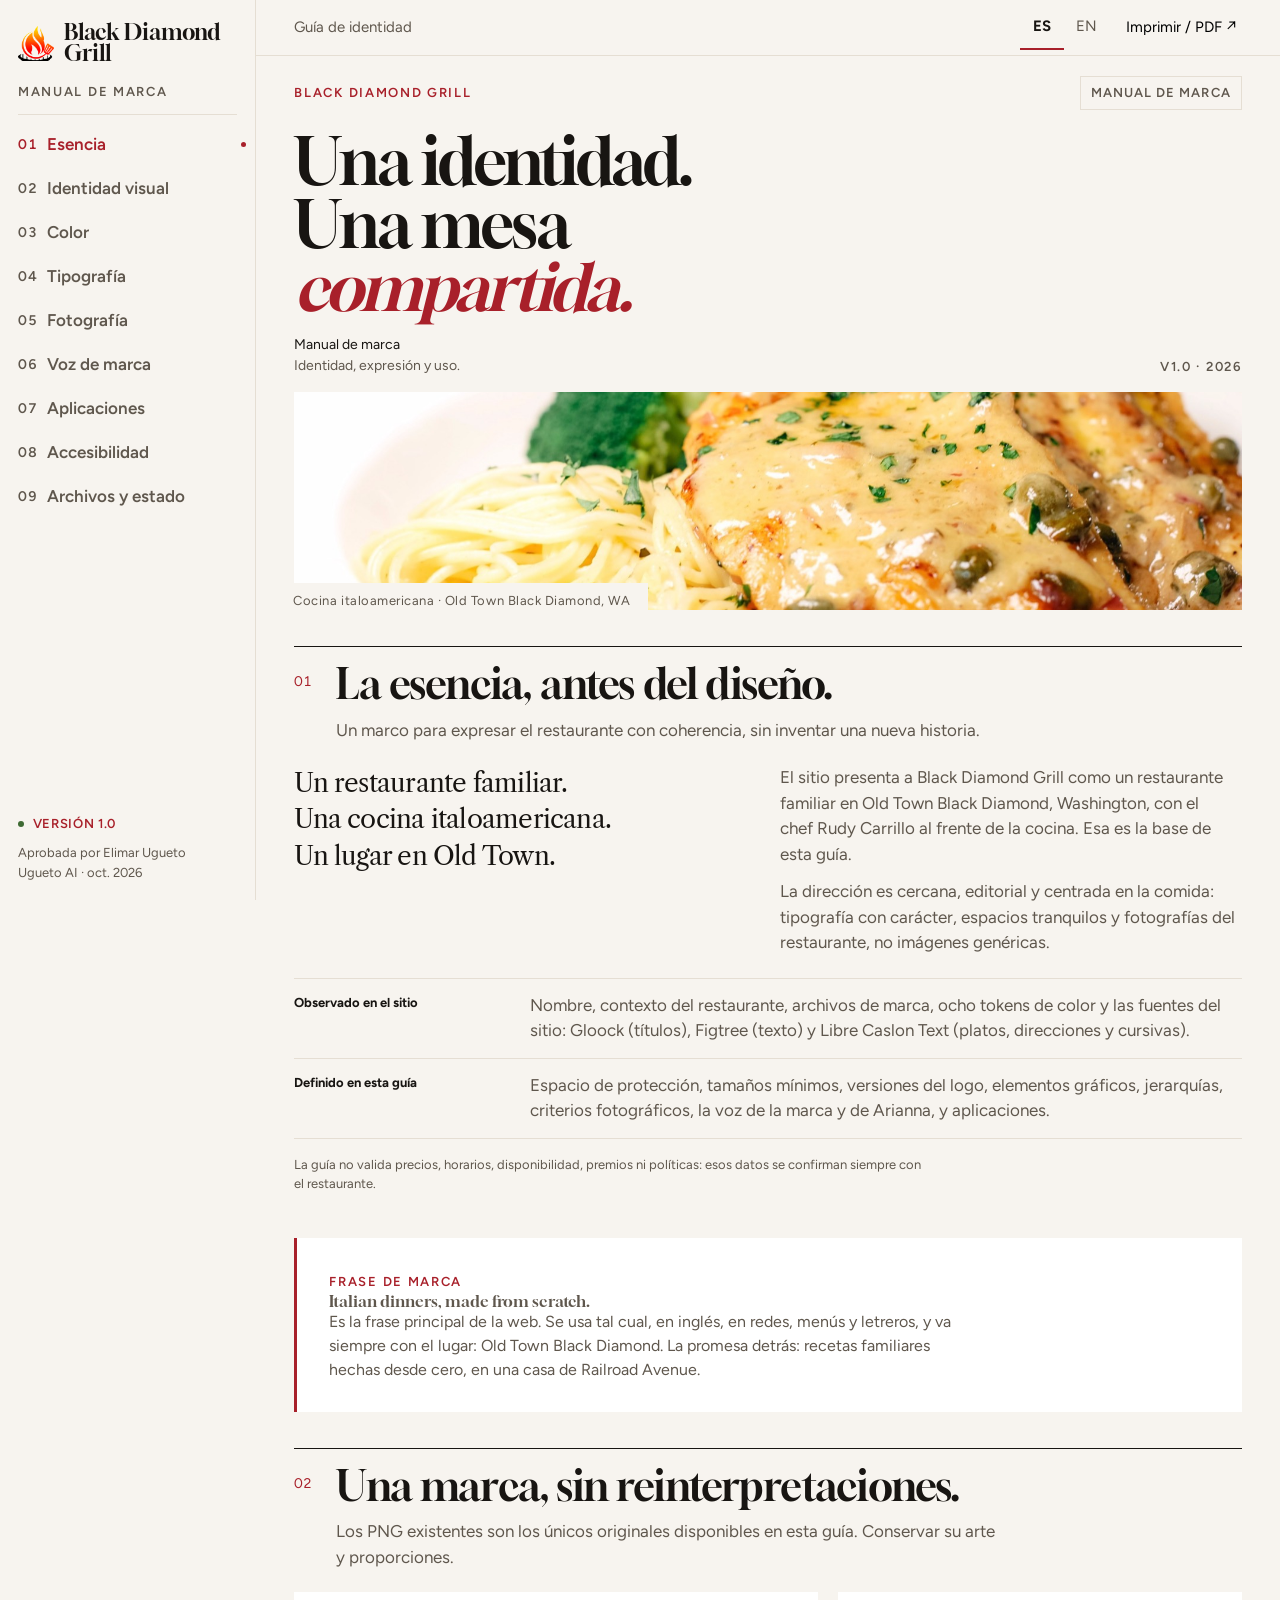
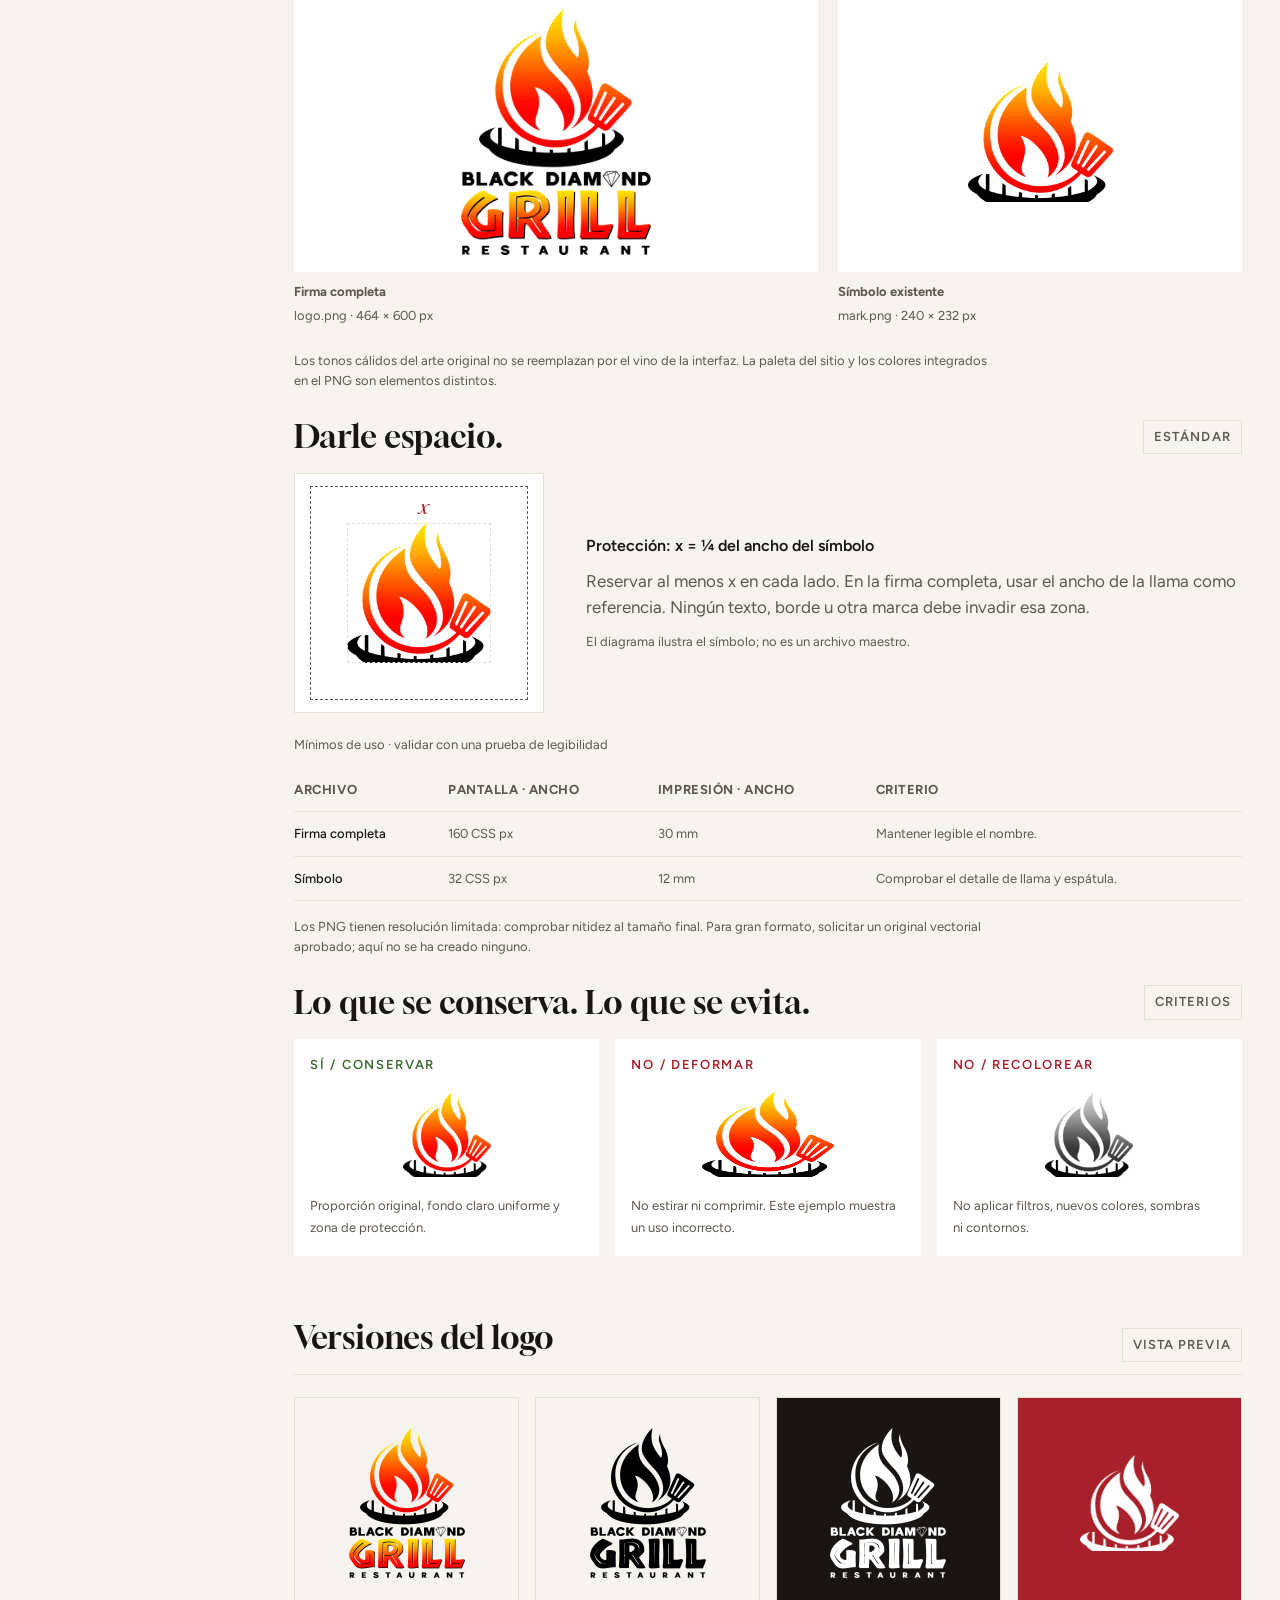
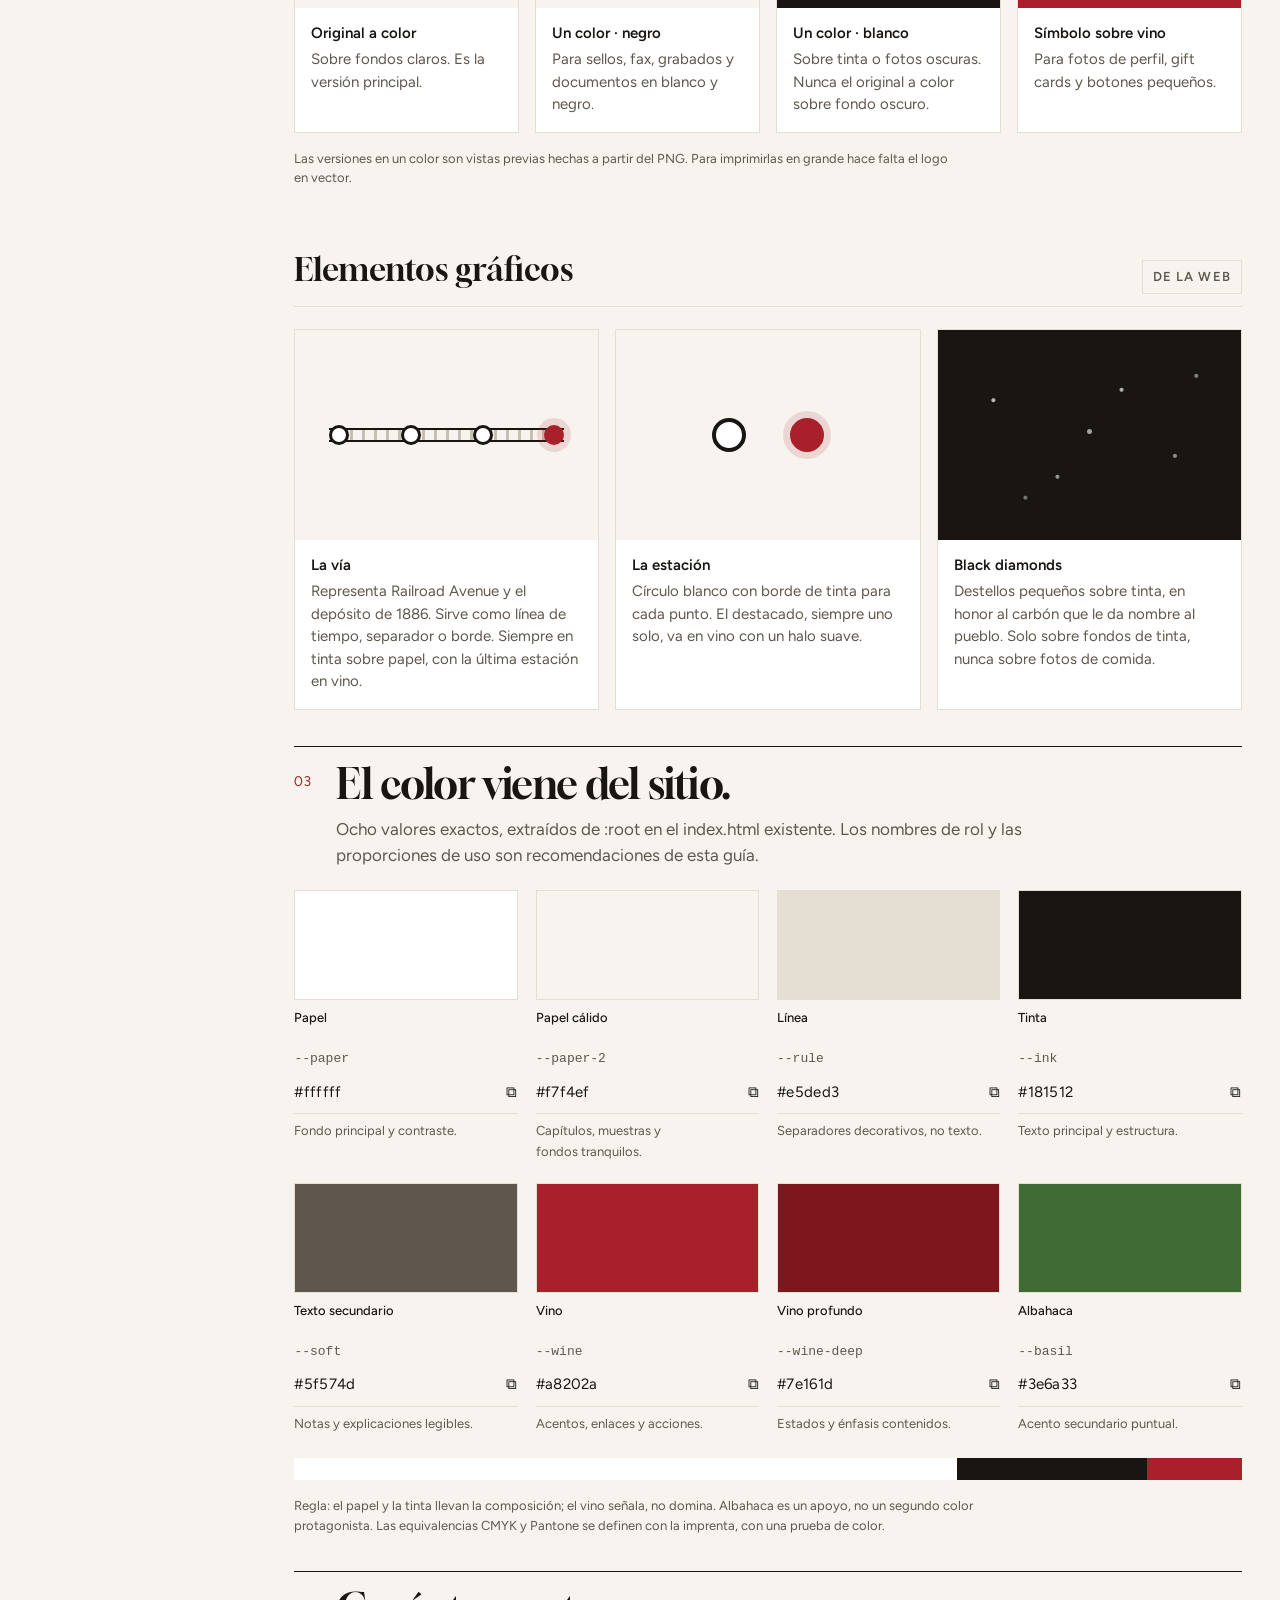
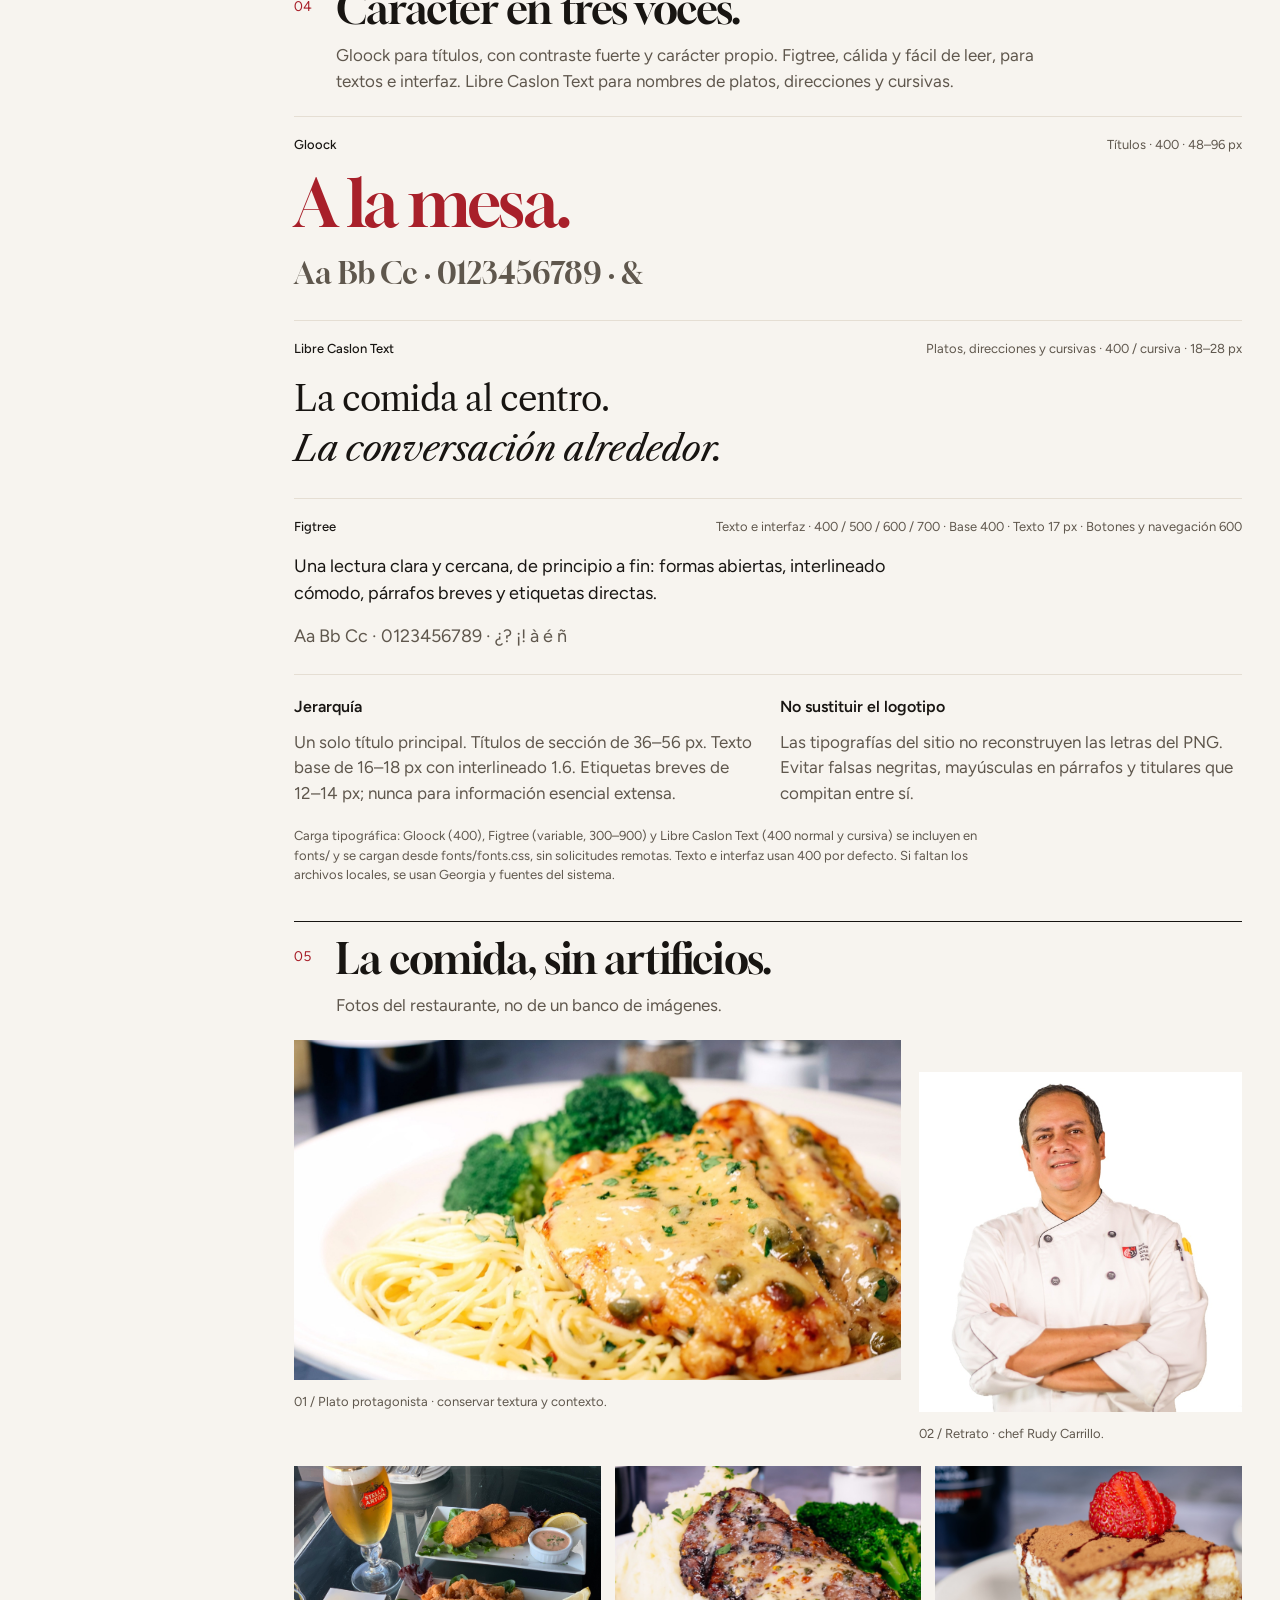
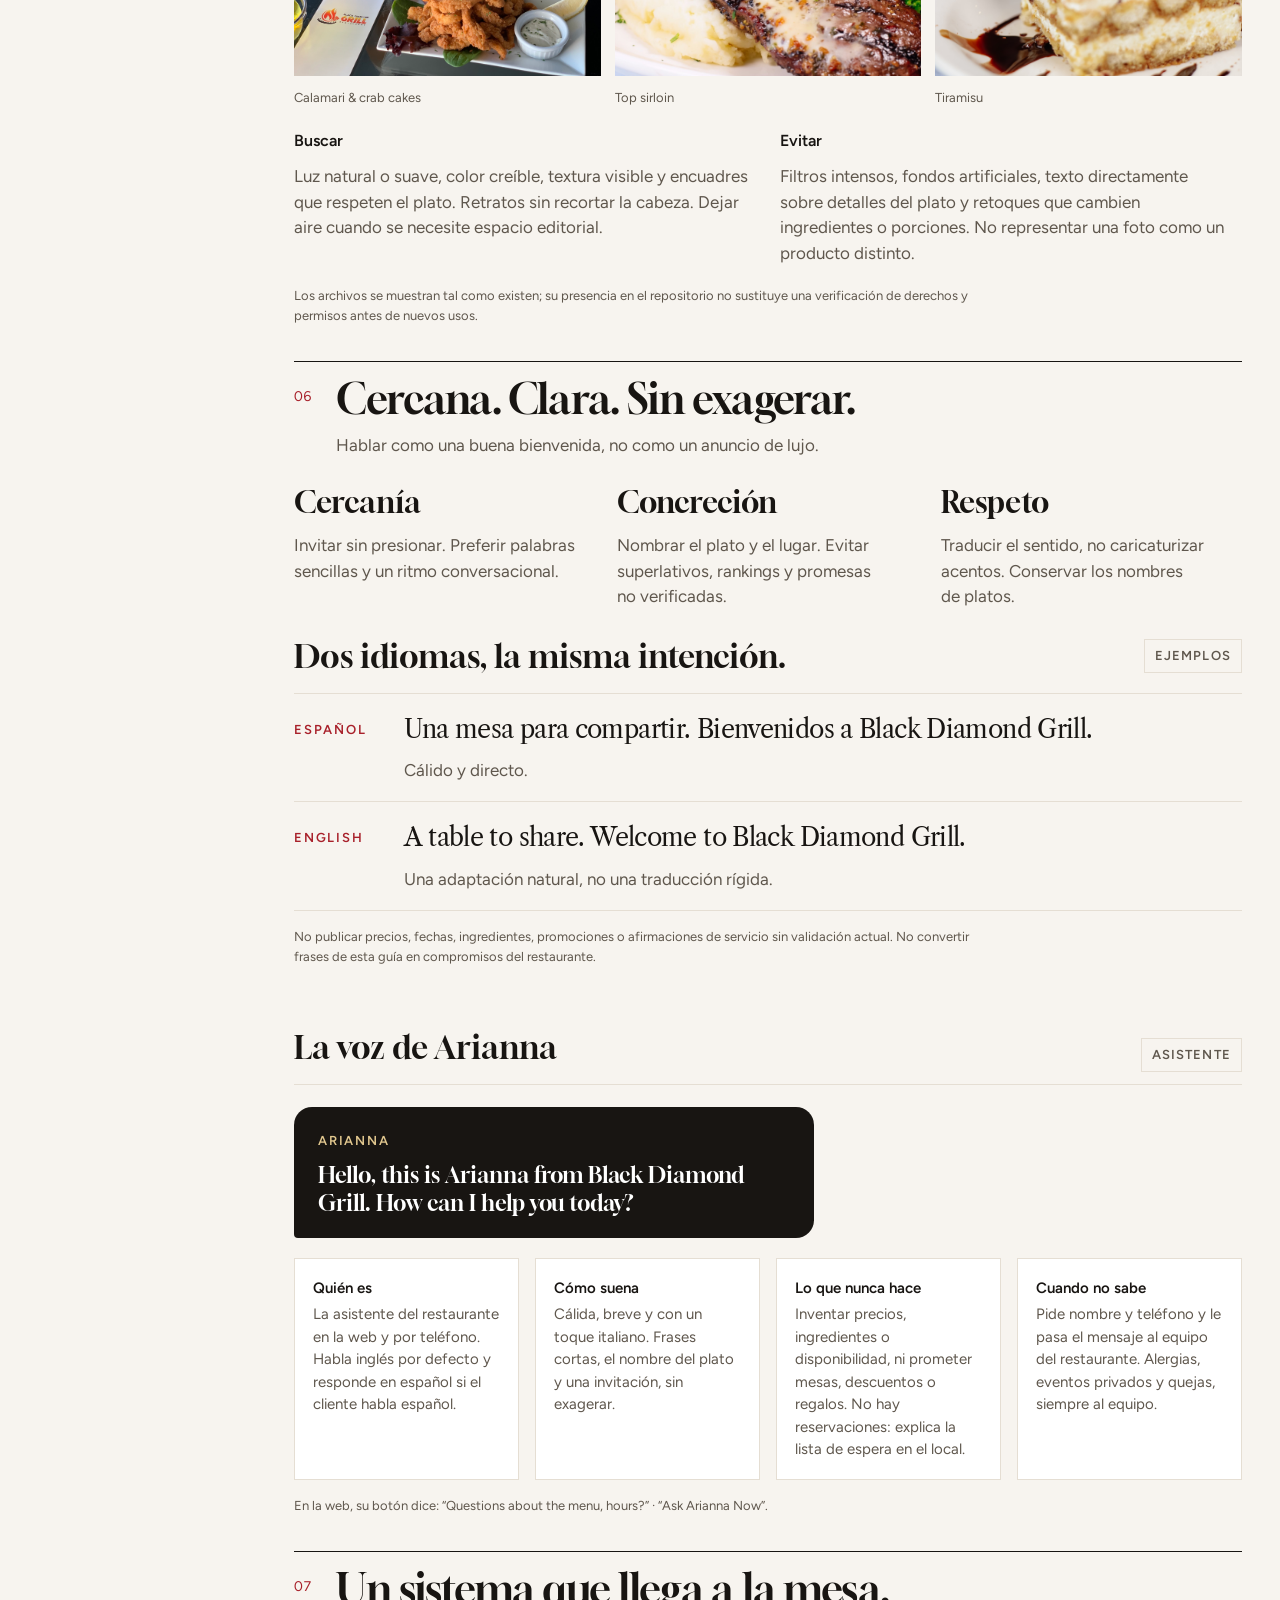
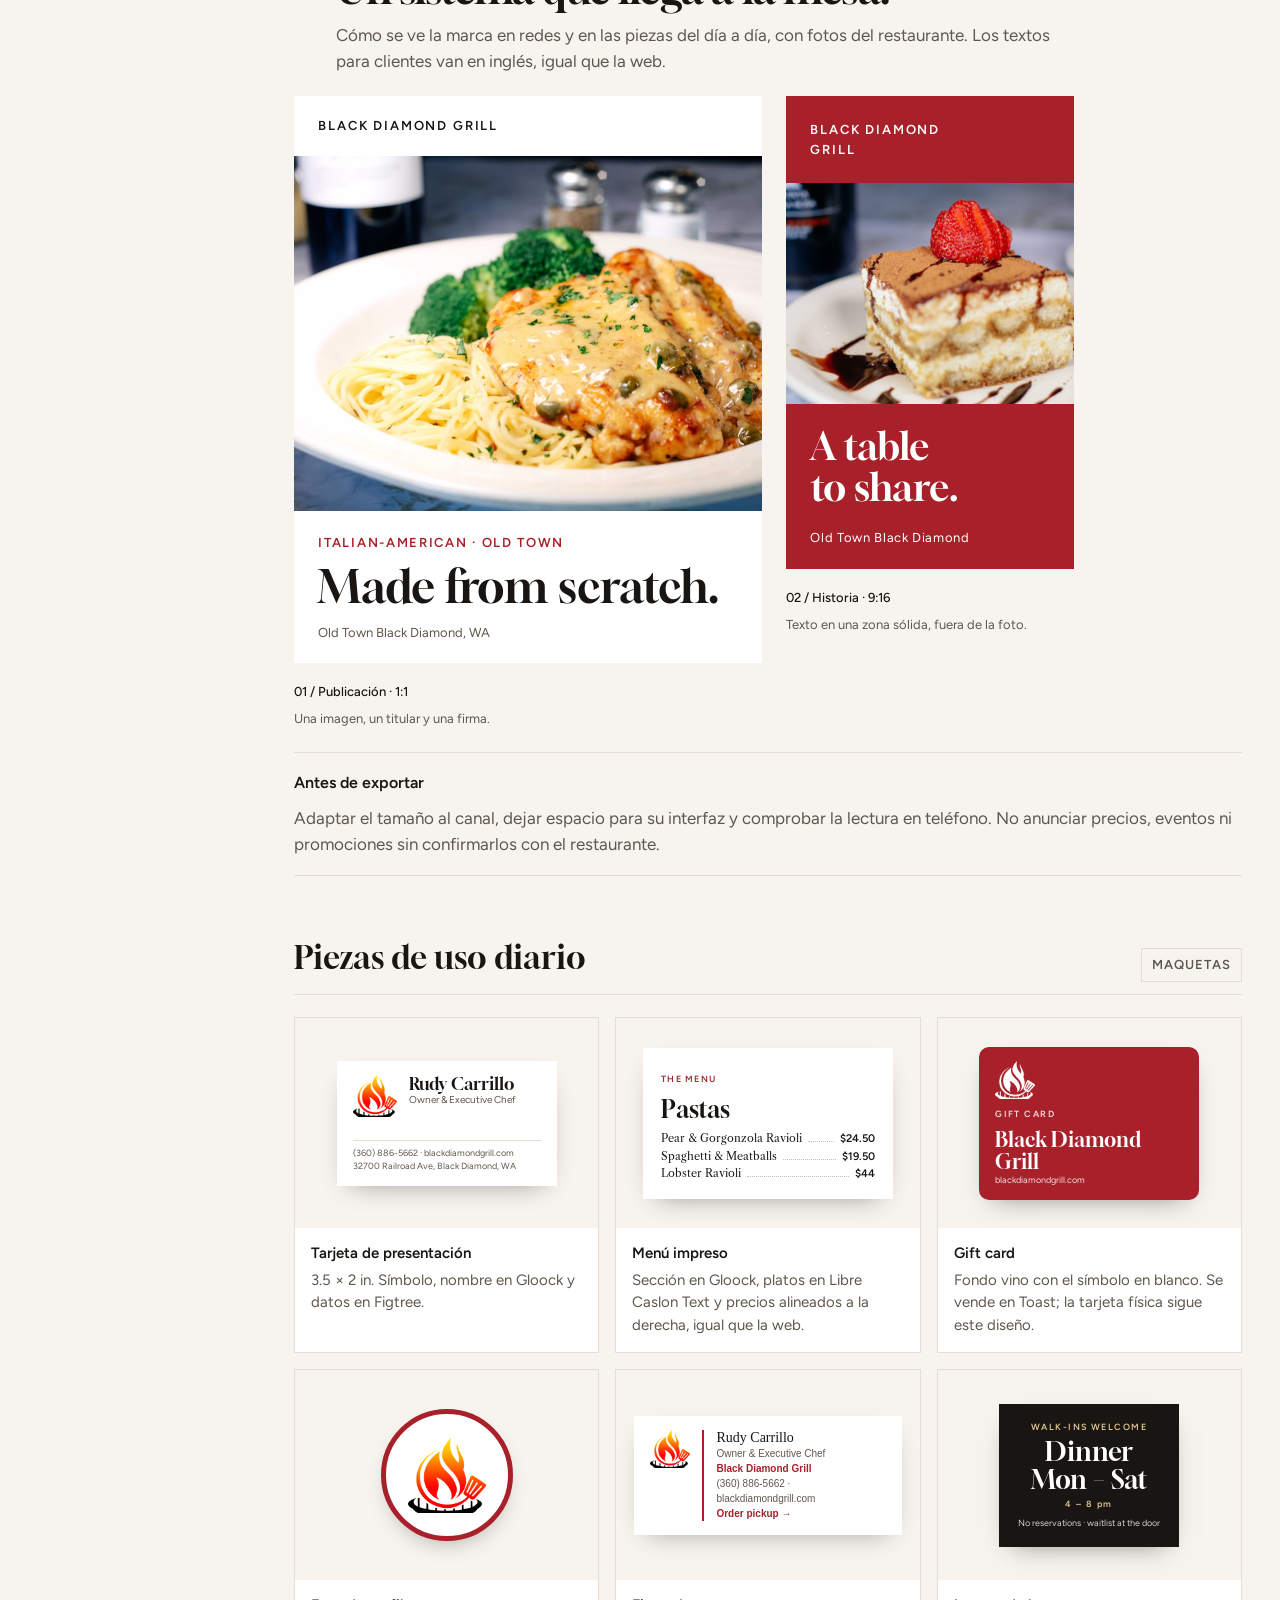
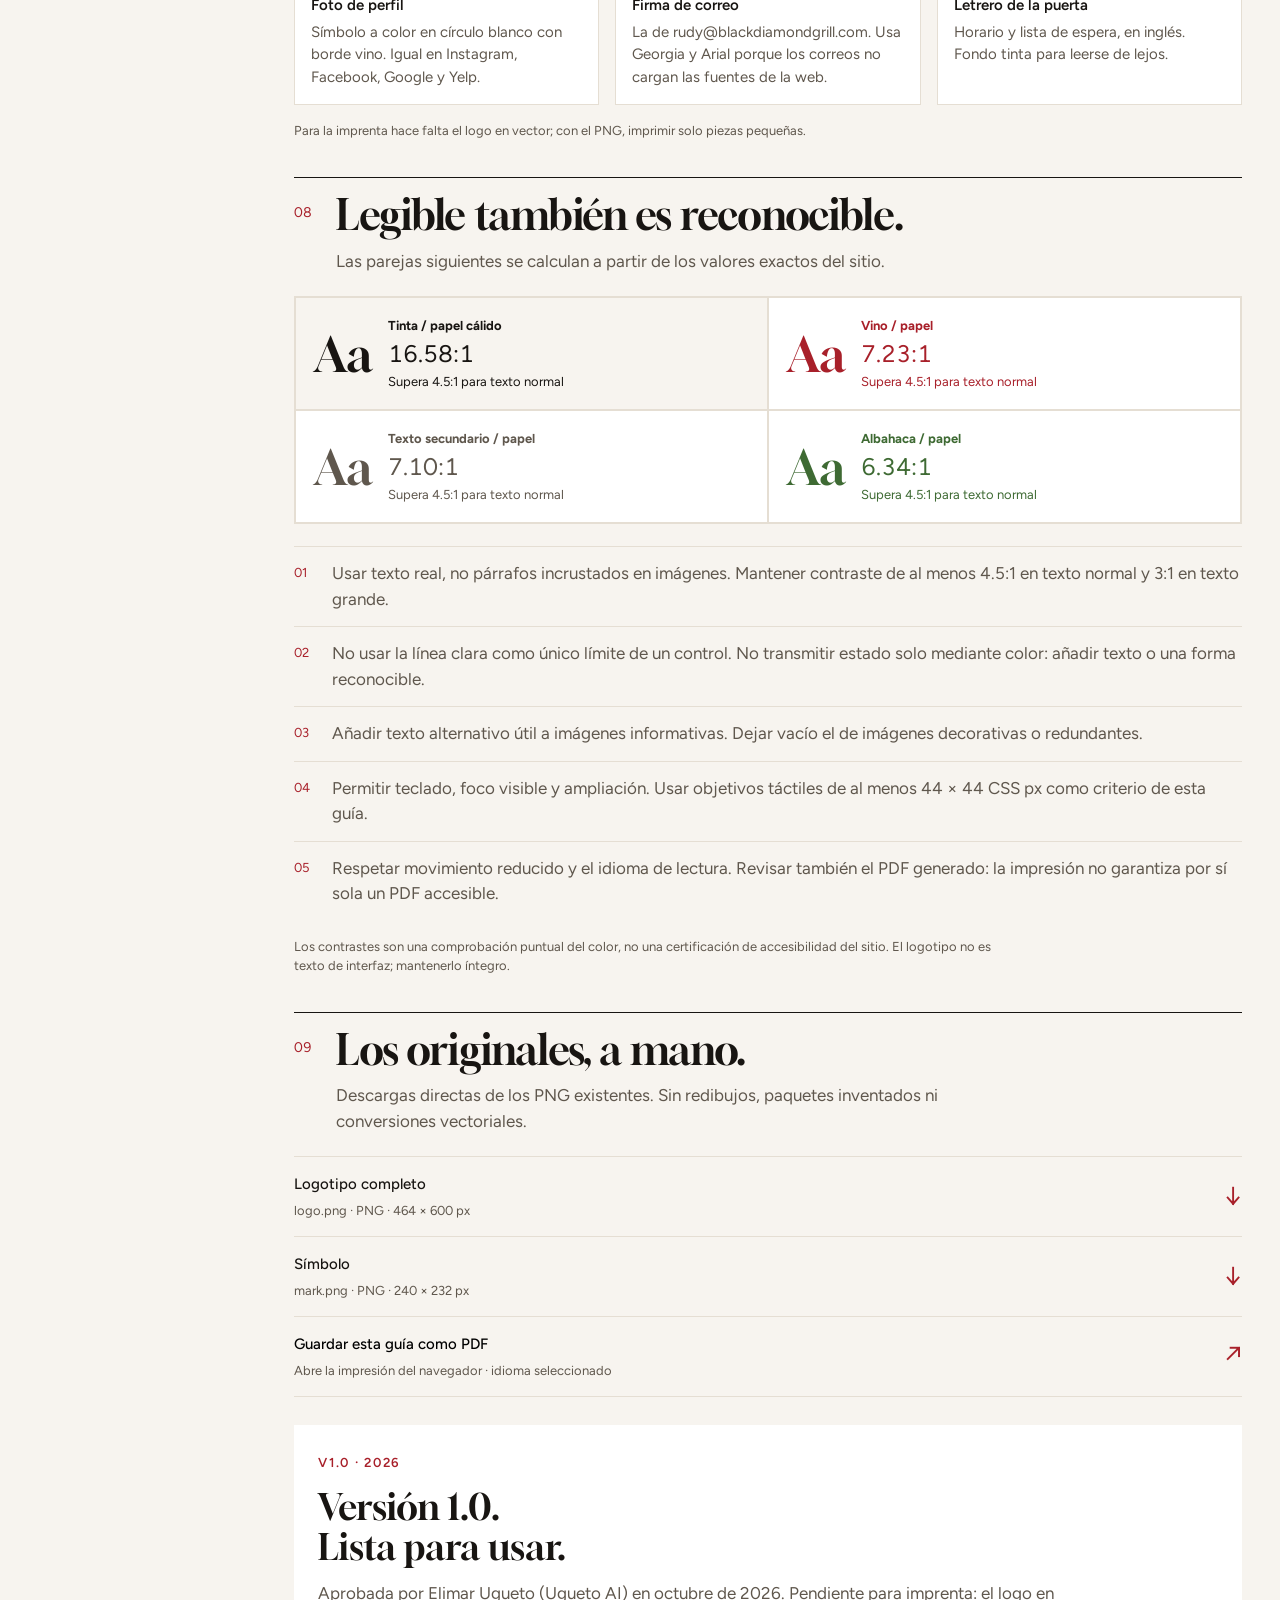
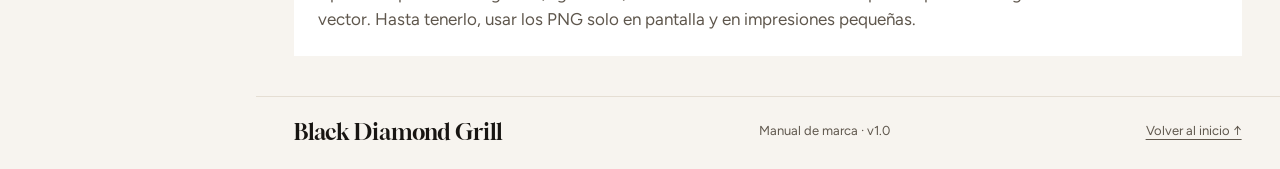
==== commit cac9c013: "Brand v1.0: correcciones, frase de marca, versiones del logo, elementos gráficos, piezas y voz de Ar" ====
--- a/brand/index.html
+++ b/brand/index.html
@@ -1,2 +1,2 @@
 <!doctype html>
-<html lang="es"><head><meta charset="utf-8"><meta name="viewport" content="width=device-width, initial-scale=1"><meta name="robots" content="noindex, nofollow"><meta name="theme-color" content="#f7f4ef"><meta name="description" content="Manual de marca bilingüe de Black Diamond Grill. Borrador pendiente de aprobación."><title>Black Diamond Grill — Manual de marca · Borrador</title><link rel="stylesheet" href="fonts/fonts.css"><link rel="stylesheet" href="brandbook.css"><script src="brandbook.js" defer></script></head><body><a class="skip" href="#main"><span class="l-es" lang="es">Saltar al contenido</span><span class="l-en" lang="en">Skip to content</span></a><aside class="sidebar"><a class="sidebar-brand" href="#cover"><img src="../img/mark.png" alt="" width="240" height="232"><span>Black Diamond<br>Grill</span></a><div class="sidebar-caption"><span class="l-es" lang="es">MANUAL DE MARCA</span><span class="l-en" lang="en">BRAND GUIDELINES</span></div><nav aria-label="Índice / Contents"><ol><li><a href="#overview"><span class="nav-num">01</span><span class="l-es" lang="es">Esencia</span><span class="l-en" lang="en">Essence</span></a></li><li><a href="#identity"><span class="nav-num">02</span><span class="l-es" lang="es">Identidad visual</span><span class="l-en" lang="en">Visual identity</span></a></li><li><a href="#color"><span class="nav-num">03</span><span class="l-es" lang="es">Color</span><span class="l-en" lang="en">Color</span></a></li><li><a href="#type"><span class="nav-num">04</span><span class="l-es" lang="es">Tipografía</span><span class="l-en" lang="en">Typography</span></a></li><li><a href="#photography"><span class="nav-num">05</span><span class="l-es" lang="es">Fotografía</span><span class="l-en" lang="en">Photography</span></a></li><li><a href="#voice"><span class="nav-num">06</span><span class="l-es" lang="es">Voz de marca</span><span class="l-en" lang="en">Brand voice</span></a></li><li><a href="#applications"><span class="nav-num">07</span><span class="l-es" lang="es">Aplicaciones</span><span class="l-en" lang="en">Applications</span></a></li><li><a href="#accessibility"><span class="nav-num">08</span><span class="l-es" lang="es">Accesibilidad</span><span class="l-en" lang="en">Accessibility</span></a></li><li><a href="#downloads"><span class="nav-num">09</span><span class="l-es" lang="es">Archivos y estado</span><span class="l-en" lang="en">Files & status</span></a></li></ol></nav><div class="sidebar-bottom"><span class="draft-dot"></span> <span class="l-es" lang="es">BORRADOR · v0.1</span><span class="l-en" lang="en">DRAFT · v0.1</span><p><span class="l-es" lang="es">Pendiente de aprobación<br>por la propiedad.</span><span class="l-en" lang="en">Pending owner<br>approval.</span></p></div></aside><div class="page"><header class="toolbar"><a href="#cover" class="toolbar-name"><span class="l-es" lang="es">Guía de identidad</span><span class="l-en" lang="en">Identity guide</span></a><div class="tools"><div class="language-switch" role="group" aria-label="Idioma / Language"><button type="button" data-language="es" aria-pressed="true" lang="es">ES<span class="sr-only"> — Español</span></button><button type="button" data-language="en" aria-pressed="false" lang="en">EN<span class="sr-only"> — English</span></button></div><button class="print-button" type="button" id="print"><span class="l-es" lang="es">Imprimir / PDF ↗</span><span class="l-en" lang="en">Print / PDF ↗</span></button></div></header><main id="main"><div class="cover" id="cover"><div class="cover-top"><span class="eyebrow">BLACK DIAMOND GRILL</span><span class="tag"><span class="l-es" lang="es">DOCUMENTO DE TRABAJO</span><span class="l-en" lang="en">WORKING DOCUMENT</span></span></div><h1><span class="l-es" lang="es">Una identidad.<br>Una mesa<br><em>compartida.</em></span><span class="l-en" lang="en">One identity.<br>A table<br><em>to share.</em></span></h1><div class="cover-foot"><p><span class="l-es" lang="es">Manual de marca<br><span class="muted">Identidad, expresión y uso.</span></span><span class="l-en" lang="en">Brand guidelines<br><span class="muted">Identity, expression & use.</span></span></p><span class="edition">v0.1 / DRAFT</span></div><div class="cover-image"><img src="../img/pasta.jpg" alt="Chicken piccata sobre pasta cabello de ángel" data-alt-es="Chicken piccata sobre pasta cabello de ángel" data-alt-en="Chicken piccata over angel hair pasta" width="1600" height="1214"><div class="image-caption"><span class="l-es" lang="es">Cocina italoamericana · Old Town Black Diamond, WA</span><span class="l-en" lang="en">Italian-American kitchen · Old Town Black Diamond, WA</span></div></div></div><section id="overview" class="chapter" aria-labelledby="overview-title"><header class="chapter-head"><span class="chapter-num">01</span><div><h2 id="overview-title"><span class="l-es" lang="es">La esencia, antes del diseño.</span><span class="l-en" lang="en">Essence before design.</span></h2><p class="intro"><span class="l-es" lang="es">Un marco para expresar el restaurante con coherencia, sin inventar una nueva historia.</span><span class="l-en" lang="en">A framework for expressing the restaurant consistently, without inventing a new story.</span></p></div></header><div class="editorial-pair"><p class="serif-lead"><span class="l-es" lang="es">Un restaurante familiar.<br>Una cocina italoamericana.<br>Un lugar en Old Town.</span><span class="l-en" lang="en">A family restaurant.<br>An Italian-American kitchen.<br>A place in Old Town.</span></p><div><p><span class="l-es" lang="es">El sitio presenta a Black Diamond Grill como un restaurante familiar en Old Town Black Diamond, Washington, con el chef Rudy Carrillo al frente de la cocina. Esa es la base de esta guía.</span><span class="l-en" lang="en">The website presents Black Diamond Grill as a family restaurant in Old Town Black Diamond, Washington, with Chef Rudy Carrillo leading the kitchen. That is the foundation of this guide.</span></p><p><span class="l-es" lang="es">La dirección propuesta es cercana, editorial y centrada en la comida: tipografía con carácter, espacios tranquilos y fotografías del restaurante, no imágenes genéricas.</span><span class="l-en" lang="en">The proposed direction is warm, editorial and food-led: characterful typography, calm space and the restaurant’s own photography, not generic imagery.</span></p></div></div><div class="status-table"><div><b><span class="l-es" lang="es">Observado en el sitio</span><span class="l-en" lang="en">Observed on the website</span></b><p><span class="l-es" lang="es">Nombre, contexto del restaurante, archivos de marca, ocho tokens de color y las fuentes del sitio: Gloock, Figtree y Libre Caslon Text (cursivas).</span><span class="l-en" lang="en">Name, restaurant context, brand assets, eight color tokens and the website fonts: Gloock, Figtree and Libre Caslon Text (italics).</span></p></div><div><b><span class="l-es" lang="es">Propuesto en esta guía</span><span class="l-en" lang="en">Proposed in this guide</span></b><p><span class="l-es" lang="es">Gloock para títulos y Figtree para textos, espacio de protección, tamaños mínimos, jerarquías, criterios fotográficos, voz y composiciones.</span><span class="l-en" lang="en">Gloock for headlines and Figtree for text, clear space, minimum sizes, hierarchies, photography guidance, voice and layouts.</span></p></div></div><p class="note"><span class="l-es" lang="es">Es un documento de trabajo: los ejemplos de texto no son eslóganes oficiales y la guía no valida precios, horarios, disponibilidad, premios ni políticas.</span><span class="l-en" lang="en">This is a working document: copy examples are not official taglines, and the guide does not validate prices, hours, availability, awards or policies.</span></p></section><section id="identity" class="chapter" aria-labelledby="identity-title"><header class="chapter-head"><span class="chapter-num">02</span><div><h2 id="identity-title"><span class="l-es" lang="es">Una marca, sin reinterpretaciones.</span><span class="l-en" lang="en">One mark. No reinterpretation.</span></h2><p class="intro"><span class="l-es" lang="es">Los PNG existentes son los únicos originales disponibles en esta guía. Conservar su arte y proporciones.</span><span class="l-en" lang="en">The existing PNGs are the only original assets available in this guide. Preserve their artwork and proportions.</span></p></div></header><div class="logo-board"><figure><div class="logo-full"><img src="../img/logo.png" alt="Black Diamond Grill — logotipo completo" data-alt-es="Black Diamond Grill — logotipo completo" data-alt-en="Black Diamond Grill — complete logo" width="464" height="600"></div><figcaption><b><span class="l-es" lang="es">Firma completa</span><span class="l-en" lang="en">Complete signature</span></b><span>logo.png · 464 × 600 px</span></figcaption></figure><figure><div class="logo-mark"><img src="../img/mark.png" alt="Símbolo de llama y espátula" data-alt-es="Símbolo de llama y espátula" data-alt-en="Flame and spatula symbol" width="240" height="232"></div><figcaption><b><span class="l-es" lang="es">Símbolo existente</span><span class="l-en" lang="en">Existing symbol</span></b><span>mark.png · 240 × 232 px</span></figcaption></figure></div><p class="note"><span class="l-es" lang="es">Los tonos cálidos del arte original no se reemplazan por el vino de la interfaz. La paleta del sitio y los colores integrados en el PNG son elementos distintos.</span><span class="l-en" lang="en">The original artwork’s warm colors are not replaced with the interface wine color. The website palette and the colors embedded in the PNG are distinct elements.</span></p><div class="subhead"><h3><span class="l-es" lang="es">Darle espacio.</span><span class="l-en" lang="en">Give it room.</span></h3><span class="tag"><span class="l-es" lang="es">ESTÁNDAR PROPUESTO</span><span class="l-en" lang="en">PROPOSED STANDARD</span></span></div><div class="clearspace-row"><div class="clearspace-demo"><div class="clearspace-inner"><img src="../img/mark.png" alt="" width="240" height="232"></div><span>x</span></div><div><h4><span class="l-es" lang="es">Protección: x = ¼ del ancho del símbolo</span><span class="l-en" lang="en">Clear space: x = ¼ of the symbol width</span></h4><p><span class="l-es" lang="es">Reservar al menos x en cada lado. En la firma completa, usar el ancho de la llama como referencia. Ningún texto, borde u otra marca debe invadir esa zona.</span><span class="l-en" lang="en">Reserve at least x on every side. For the complete signature, use the flame width as the reference. No text, border or other mark should enter that area.</span></p><p class="small"><span class="l-es" lang="es">El diagrama ilustra el símbolo; no es un archivo maestro.</span><span class="l-en" lang="en">The diagram illustrates the symbol; it is not master artwork.</span></p></div></div><div class="table-wrap"><table><caption><span class="l-es" lang="es">Mínimos de uso · validar con una prueba de legibilidad</span><span class="l-en" lang="en">Minimum sizes · validate with a legibility proof</span></caption><thead><tr><th><span class="l-es" lang="es">Archivo</span><span class="l-en" lang="en">Asset</span></th><th><span class="l-es" lang="es">Pantalla · ancho</span><span class="l-en" lang="en">Screen · width</span></th><th><span class="l-es" lang="es">Impresión · ancho</span><span class="l-en" lang="en">Print · width</span></th><th><span class="l-es" lang="es">Criterio</span><span class="l-en" lang="en">Rationale</span></th></tr></thead><tbody><tr><th><span class="l-es" lang="es">Firma completa</span><span class="l-en" lang="en">Complete signature</span></th><td>160 CSS px</td><td>30 mm</td><td><span class="l-es" lang="es">Mantener legible el nombre.</span><span class="l-en" lang="en">Keep the name legible.</span></td></tr><tr><th><span class="l-es" lang="es">Símbolo</span><span class="l-en" lang="en">Symbol</span></th><td>32 CSS px</td><td>12 mm</td><td><span class="l-es" lang="es">Comprobar el detalle de llama y espátula.</span><span class="l-en" lang="en">Check flame and spatula detail.</span></td></tr></tbody></table></div><p class="note"><span class="l-es" lang="es">Los PNG tienen resolución limitada: comprobar nitidez al tamaño final. Para gran formato, solicitar un original vectorial aprobado; aquí no se ha creado ninguno.</span><span class="l-en" lang="en">The PNGs have limited resolution: check sharpness at final size. For large-format use, request an approved vector original; none has been created here.</span></p><div class="subhead"><h3><span class="l-es" lang="es">Lo que se conserva. Lo que se evita.</span><span class="l-en" lang="en">What stays. What to avoid.</span></h3><span class="tag"><span class="l-es" lang="es">CRITERIOS PROPUESTOS</span><span class="l-en" lang="en">PROPOSED GUIDANCE</span></span></div><div class="dos-grid"><div class="do-panel"><span class="rule-label"><span class="l-es" lang="es">SÍ / CONSERVAR</span><span class="l-en" lang="en">DO / PRESERVE</span></span><img src="../img/mark.png" alt="" width="240" height="232"><p><span class="l-es" lang="es">Proporción original, fondo claro uniforme y zona de protección.</span><span class="l-en" lang="en">Original proportions, a plain light background and clear space.</span></p></div><div class="dont-panel"><span class="rule-label"><span class="l-es" lang="es">NO / DEFORMAR</span><span class="l-en" lang="en">DON’T / DISTORT</span></span><div class="distorted"><img src="../img/mark.png" alt="" width="240" height="232"></div><p><span class="l-es" lang="es">No estirar ni comprimir. Este ejemplo muestra un uso incorrecto.</span><span class="l-en" lang="en">Do not stretch or compress. This example shows incorrect use.</span></p></div><div class="dont-panel"><span class="rule-label"><span class="l-es" lang="es">NO / RECOLOREAR</span><span class="l-en" lang="en">DON’T / RECOLOR</span></span><img class="recolored" src="../img/mark.png" alt="" width="240" height="232"><p><span class="l-es" lang="es">No aplicar filtros, nuevos colores, sombras ni contornos.</span><span class="l-en" lang="en">Do not apply filters, new colors, shadows or outlines.</span></p></div></div></section><section id="color" class="chapter" aria-labelledby="color-title"><header class="chapter-head"><span class="chapter-num">03</span><div><h2 id="color-title"><span class="l-es" lang="es">El color viene del sitio.</span><span class="l-en" lang="en">Color comes from the site.</span></h2><p class="intro"><span class="l-es" lang="es">Ocho valores exactos, extraídos de :root en el index.html existente. Los nombres de rol y las proporciones de uso son recomendaciones de esta guía.</span><span class="l-en" lang="en">Eight exact values, taken from :root in the existing index.html. Role descriptions and usage proportions are recommendations in this guide.</span></p></div></header><div class="swatches"><article class="swatch"><div class="swatch-color" style="background:#ffffff"></div><div class="swatch-info"><h3><span class="l-es" lang="es">Papel</span><span class="l-en" lang="en">Paper</span></h3><code>--paper</code><button type="button" class="copy" data-copy="#ffffff" aria-label="Copiar / Copy #ffffff"><span>#ffffff</span><span aria-hidden="true">⧉</span></button><p><span class="l-es" lang="es">Fondo principal y contraste.</span><span class="l-en" lang="en">Primary surface and contrast.</span></p></div></article><article class="swatch"><div class="swatch-color" style="background:#f7f4ef"></div><div class="swatch-info"><h3><span class="l-es" lang="es">Papel cálido</span><span class="l-en" lang="en">Warm paper</span></h3><code>--paper-2</code><button type="button" class="copy" data-copy="#f7f4ef" aria-label="Copiar / Copy #f7f4ef"><span>#f7f4ef</span><span aria-hidden="true">⧉</span></button><p><span class="l-es" lang="es">Capítulos, muestras y fondos tranquilos.</span><span class="l-en" lang="en">Chapters, specimens and quiet surfaces.</span></p></div></article><article class="swatch"><div class="swatch-color" style="background:#e5ded3"></div><div class="swatch-info"><h3><span class="l-es" lang="es">Línea</span><span class="l-en" lang="en">Rule</span></h3><code>--rule</code><button type="button" class="copy" data-copy="#e5ded3" aria-label="Copiar / Copy #e5ded3"><span>#e5ded3</span><span aria-hidden="true">⧉</span></button><p><span class="l-es" lang="es">Separadores decorativos, no texto.</span><span class="l-en" lang="en">Decorative dividers, not text.</span></p></div></article><article class="swatch"><div class="swatch-color" style="background:#181512"></div><div class="swatch-info"><h3><span class="l-es" lang="es">Tinta</span><span class="l-en" lang="en">Ink</span></h3><code>--ink</code><button type="button" class="copy" data-copy="#181512" aria-label="Copiar / Copy #181512"><span>#181512</span><span aria-hidden="true">⧉</span></button><p><span class="l-es" lang="es">Texto principal y estructura.</span><span class="l-en" lang="en">Primary text and structure.</span></p></div></article><article class="swatch"><div class="swatch-color" style="background:#5f574d"></div><div class="swatch-info"><h3><span class="l-es" lang="es">Texto secundario</span><span class="l-en" lang="en">Secondary text</span></h3><code>--soft</code><button type="button" class="copy" data-copy="#5f574d" aria-label="Copiar / Copy #5f574d"><span>#5f574d</span><span aria-hidden="true">⧉</span></button><p><span class="l-es" lang="es">Notas y explicaciones legibles.</span><span class="l-en" lang="en">Readable notes and explanations.</span></p></div></article><article class="swatch"><div class="swatch-color" style="background:#a8202a"></div><div class="swatch-info"><h3><span class="l-es" lang="es">Vino</span><span class="l-en" lang="en">Wine</span></h3><code>--wine</code><button type="button" class="copy" data-copy="#a8202a" aria-label="Copiar / Copy #a8202a"><span>#a8202a</span><span aria-hidden="true">⧉</span></button><p><span class="l-es" lang="es">Acentos, enlaces y acciones.</span><span class="l-en" lang="en">Accents, links and actions.</span></p></div></article><article class="swatch"><div class="swatch-color" style="background:#7e161d"></div><div class="swatch-info"><h3><span class="l-es" lang="es">Vino profundo</span><span class="l-en" lang="en">Deep wine</span></h3><code>--wine-deep</code><button type="button" class="copy" data-copy="#7e161d" aria-label="Copiar / Copy #7e161d"><span>#7e161d</span><span aria-hidden="true">⧉</span></button><p><span class="l-es" lang="es">Estados y énfasis contenidos.</span><span class="l-en" lang="en">Restrained states and emphasis.</span></p></div></article><article class="swatch"><div class="swatch-color" style="background:#3e6a33"></div><div class="swatch-info"><h3><span class="l-es" lang="es">Albahaca</span><span class="l-en" lang="en">Basil</span></h3><code>--basil</code><button type="button" class="copy" data-copy="#3e6a33" aria-label="Copiar / Copy #3e6a33"><span>#3e6a33</span><span aria-hidden="true">⧉</span></button><p><span class="l-es" lang="es">Acento secundario puntual.</span><span class="l-en" lang="en">Occasional secondary accent.</span></p></div></article></div><div class="palette-ratio" aria-hidden="true"><span></span><span></span><span></span></div><p class="note"><span class="l-es" lang="es">Propuesta: el papel y la tinta llevan la composición; el vino señala, no domina. Albahaca es un apoyo, no un segundo color protagonista. No se especifican equivalencias CMYK o Pantone sin pruebas de producción.</span><span class="l-en" lang="en">Proposal: paper and ink carry the composition; wine guides rather than dominates. Basil supports, rather than becoming a second lead color. No CMYK or Pantone equivalents are specified without production proofs.</span></p></section><section id="type" class="chapter" aria-labelledby="type-title"><header class="chapter-head"><span class="chapter-num">04</span><div><h2 id="type-title"><span class="l-es" lang="es">Carácter en tres voces.</span><span class="l-en" lang="en">Character in three voices.</span></h2><p class="intro"><span class="l-es" lang="es">Gloock para títulos, con contraste fuerte y carácter propio. Figtree, cálida y fácil de leer, para textos e interfaz. Libre Caslon Text se conserva solo para cursivas.</span><span class="l-en" lang="en">Gloock for headlines, with strong contrast and its own character. Figtree, warm and easy to read, for body text and interface. Libre Caslon Text is kept for italics only.</span></p></div></header><div class="type-specimen display-spec"><div class="type-meta"><b>Gloock</b><span><span class="l-es" lang="es">Títulos · 400 · 48–96 px</span><span class="l-en" lang="en">Headlines · 400 · 48–96 px</span></span></div><p><span class="l-es" lang="es">A la mesa.</span><span class="l-en" lang="en">At the table.</span></p><div class="glyphs">Aa Bb Cc · 0123456789 · &amp;</div></div><div class="type-specimen serif-spec"><div class="type-meta"><b>Libre Caslon Text</b><span><span class="l-es" lang="es">Editorial · 400 / cursiva · 20–28 px</span><span class="l-en" lang="en">Editorial · 400 / italic · 20–28 px</span></span></div><p><span class="l-es" lang="es">La comida al centro.<br><em>La conversación alrededor.</em></span><span class="l-en" lang="en">Food at the center.<br><em>Conversation all around.</em></span></p></div><div class="type-specimen sans-spec"><div class="type-meta"><b>Figtree</b><span><span class="l-es" lang="es">Texto e interfaz · 500 / 600 / 700 · Base 500 · Texto 17 px · Navegación 17 px / 600</span><span class="l-en" lang="en">Body and interface · 500 / 600 / 700 · Default 500 · Body 17 px · Navigation 17 px / 600</span></span></div><p><span class="l-es" lang="es">Una lectura clara y cercana, de principio a fin. Formas más redondeadas sin un tono infantil: interlineado cómodo, párrafos breves y etiquetas directas.</span><span class="l-en" lang="en">Clear, approachable reading, start to finish. Rounder forms without a childish tone: comfortable line height, short paragraphs and direct labels.</span></p><div class="glyphs">Aa Bb Cc · 0123456789 · ¿? ¡! à é ñ</div></div><div class="editorial-pair"><div><h4><span class="l-es" lang="es">Jerarquía propuesta</span><span class="l-en" lang="en">Proposed hierarchy</span></h4><p><span class="l-es" lang="es">Un solo título principal. Títulos de sección de 36–56 px. Texto base de 16–18 px con interlineado 1.6. Etiquetas breves de 12–14 px; nunca para información esencial extensa.</span><span class="l-en" lang="en">One main title. Section headings at 36–56 px. Body copy at 16–18 px with 1.6 line height. Short labels at 12–14 px; never for lengthy essential information.</span></p></div><div><h4><span class="l-es" lang="es">No sustituir el logotipo</span><span class="l-en" lang="en">Do not replace the logo</span></h4><p><span class="l-es" lang="es">Las tipografías del sitio no reconstruyen las letras del PNG. Evitar falsas negritas, mayúsculas en párrafos y titulares que compitan entre sí.</span><span class="l-en" lang="en">The website fonts do not recreate the PNG lettering. Avoid faux bold, all-caps paragraphs and competing headlines.</span></p></div></div><p class="note"><span class="l-es" lang="es">Carga tipográfica: Gloock (400), Figtree (variable, 300–900) y Libre Caslon Text (400 normal y cursiva) se incluyen en fonts/ y se cargan desde fonts/fonts.css, sin solicitudes remotas. Texto e interfaz usan 500 por defecto. Si faltan los archivos locales, se usan Georgia y fuentes del sistema.</span><span class="l-en" lang="en">Font loading: Gloock (400), Figtree (variable, 300–900) and Libre Caslon Text (400 normal and italic) are bundled in fonts/ and loaded through fonts/fonts.css, with no remote requests. Body and interface default to 500. If local files are missing, Georgia and system fonts are used.</span></p></section><section id="photography" class="chapter" aria-labelledby="photography-title"><header class="chapter-head"><span class="chapter-num">05</span><div><h2 id="photography-title"><span class="l-es" lang="es">La comida, sin artificios.</span><span class="l-en" lang="en">The food, without artifice.</span></h2><p class="intro"><span class="l-es" lang="es">Imágenes existentes, no un banco de fotos. La selección y los criterios de tratamiento son propuestos.</span><span class="l-en" lang="en">Existing images, not a stock library. Selection and treatment guidance are proposed.</span></p></div></header><div class="photo-story"><figure class="photo-main"><img src="../img/pasta.jpg" alt="Chicken piccata con pasta, salsa y brócoli" data-alt-es="Chicken piccata con pasta, salsa y brócoli" data-alt-en="Chicken piccata with pasta, sauce and broccoli" loading="lazy" width="1600" height="1214"><figcaption><span class="l-es" lang="es">01 / Plato protagonista · conservar textura y contexto.</span><span class="l-en" lang="en">01 / The featured dish · preserve texture and context.</span></figcaption></figure><figure class="photo-chef"><img src="../img/chef.jpg" alt="Chef Rudy Carrillo" loading="lazy" width="985" height="1100"><figcaption><span class="l-es" lang="es">02 / Retrato · chef Rudy Carrillo.</span><span class="l-en" lang="en">02 / Portrait · Chef Rudy Carrillo.</span></figcaption></figure></div><div class="photo-strip"><figure><img src="../img/app.jpg" alt="Calamares y crab cakes con una cerveza" data-alt-es="Calamares y crab cakes con una cerveza" data-alt-en="Calamari and crab cakes with a beer" loading="lazy" width="1600" height="1200"><figcaption>app.jpg</figcaption></figure><figure><img src="../img/entree.jpg" alt="Carne a la parrilla con puré de papas" data-alt-es="Carne a la parrilla con puré de papas" data-alt-en="Grilled steak with mashed potatoes" loading="lazy" width="1600" height="1273"><figcaption>entree.jpg</figcaption></figure><figure><img src="../img/dessert.jpg" alt="Tiramisú con una fresa" data-alt-es="Tiramisú con una fresa" data-alt-en="Tiramisu with a strawberry" loading="lazy" width="1400" height="1075"><figcaption>dessert.jpg</figcaption></figure></div><div class="editorial-pair"><div><h4><span class="l-es" lang="es">Buscar</span><span class="l-en" lang="en">Aim for</span></h4><p><span class="l-es" lang="es">Luz natural o suave, color creíble, textura visible y encuadres que respeten el plato. Retratos sin recortar la cabeza. Dejar aire cuando se necesite espacio editorial.</span><span class="l-en" lang="en">Natural or soft light, credible color, visible texture and crops that respect the dish. Do not crop portrait heads. Leave breathing room when editorial space is needed.</span></p></div><div><h4><span class="l-es" lang="es">Evitar</span><span class="l-en" lang="en">Avoid</span></h4><p><span class="l-es" lang="es">Filtros intensos, fondos artificiales, texto directamente sobre detalles del plato y retoques que cambien ingredientes o porciones. No representar una foto como un producto distinto.</span><span class="l-en" lang="en">Heavy filters, artificial backgrounds, text directly over dish details and retouching that changes ingredients or portions. Do not present a photo as a different product.</span></p></div></div><p class="note"><span class="l-es" lang="es">Los archivos se muestran tal como existen; su presencia en el repositorio no sustituye una verificación de derechos y permisos antes de nuevos usos.</span><span class="l-en" lang="en">Files are shown as they exist; their presence in the repository does not replace a rights and permissions check before new uses.</span></p></section><section id="voice" class="chapter" aria-labelledby="voice-title"><header class="chapter-head"><span class="chapter-num">06</span><div><h2 id="voice-title"><span class="l-es" lang="es">Cercana. Clara. Sin exagerar.</span><span class="l-en" lang="en">Warm. Clear. Without exaggeration.</span></h2><p class="intro"><span class="l-es" lang="es">Dirección verbal propuesta: hablar como una buena bienvenida, no como un anuncio de lujo.</span><span class="l-en" lang="en">Proposed verbal direction: speak like a genuine welcome, not a luxury advertisement.</span></p></div></header><div class="voice-principles"><div><h3><span class="l-es" lang="es">Cercanía</span><span class="l-en" lang="en">Warmth</span></h3><p><span class="l-es" lang="es">Invitar sin presionar. Preferir palabras sencillas y un ritmo conversacional.</span><span class="l-en" lang="en">Invite without pressure. Prefer simple words and a conversational rhythm.</span></p></div><div><h3><span class="l-es" lang="es">Concreción</span><span class="l-en" lang="en">Specificity</span></h3><p><span class="l-es" lang="es">Nombrar el plato y el lugar. Evitar superlativos, rankings y promesas no verificadas.</span><span class="l-en" lang="en">Name the dish and the place. Avoid superlatives, rankings and unverified promises.</span></p></div><div><h3><span class="l-es" lang="es">Respeto</span><span class="l-en" lang="en">Respect</span></h3><p><span class="l-es" lang="es">Traducir el sentido, no caricaturizar acentos. Conservar los nombres de platos.</span><span class="l-en" lang="en">Translate meaning, never caricature accents. Preserve dish names.</span></p></div></div><div class="subhead"><h3><span class="l-es" lang="es">Dos idiomas, la misma intención.</span><span class="l-en" lang="en">Two languages, one intention.</span></h3><span class="tag"><span class="l-es" lang="es">EJEMPLOS</span><span class="l-en" lang="en">EXAMPLES</span></span></div><div class="voice-samples"><article><span class="eyebrow">ESPAÑOL</span><blockquote lang="es">Una mesa para compartir. Bienvenidos a Black Diamond Grill.</blockquote><p><span class="l-es" lang="es">Cálido y directo.</span><span class="l-en" lang="en">Warm and direct.</span></p></article><article><span class="eyebrow">ENGLISH</span><blockquote lang="en">A table to share. Welcome to Black Diamond Grill.</blockquote><p><span class="l-es" lang="es">Una adaptación natural, no una traducción rígida.</span><span class="l-en" lang="en">A natural adaptation, not a rigid translation.</span></p></article></div><p class="note"><span class="l-es" lang="es">No publicar precios, fechas, ingredientes, promociones o afirmaciones de servicio sin validación actual. No convertir frases de esta guía en compromisos del restaurante.</span><span class="l-en" lang="en">Do not publish prices, dates, ingredients, promotions or service claims without current validation. Do not turn this guide’s phrases into restaurant commitments.</span></p></section><section id="applications" class="chapter" aria-labelledby="applications-title"><header class="chapter-head"><span class="chapter-num">07</span><div><h2 id="applications-title"><span class="l-es" lang="es">Un sistema que llega a la mesa.</span><span class="l-en" lang="en">A system that reaches the table.</span></h2><p class="intro"><span class="l-es" lang="es">Maquetas HTML visibles, no piezas finales ni anuncios vigentes. Formatos y textos propuestos; fotografías del sitio.</span><span class="l-en" lang="en">Visible HTML mockups, not final artwork or active advertisements. Proposed formats and copy; photographs from the website.</span></p></div></header><div class="social-examples"><figure><div class="social-square"><div class="social-brand">BLACK DIAMOND GRILL</div><img src="../img/pasta.jpg" alt="" width="1600" height="1214" loading="lazy"><div class="social-copy"><span class="eyebrow"><span class="l-es" lang="es">COCINA ITALOAMERICANA</span><span class="l-en" lang="en">ITALIAN-AMERICAN KITCHEN</span></span><p><span class="l-es" lang="es">A la mesa.</span><span class="l-en" lang="en">At the table.</span></p><span>Old Town Black Diamond, WA</span></div></div><figcaption><b><span class="l-es" lang="es">01 / Publicación · 1:1</span><span class="l-en" lang="en">01 / Feed post · 1:1</span></b><span class="l-es" lang="es">Una imagen, un titular y una firma.</span><span class="l-en" lang="en">One image, one headline and a signature.</span></figcaption></figure><figure><div class="social-story"><div class="social-brand">BLACK DIAMOND<br>GRILL</div><img src="../img/dessert.jpg" alt="" loading="lazy" width="1400" height="1075"><div class="story-copy"><p><span class="l-es" lang="es">Un momento<br>para compartir.</span><span class="l-en" lang="en">A moment<br>to share.</span></p><span>Old Town Black Diamond</span></div></div><figcaption><b><span class="l-es" lang="es">02 / Historia · 9:16</span><span class="l-en" lang="en">02 / Story · 9:16</span></b><span class="l-es" lang="es">Texto en una zona sólida, fuera de la foto.</span><span class="l-en" lang="en">Copy on a solid surface, outside the photo.</span></figcaption></figure></div><div class="application-note"><h4><span class="l-es" lang="es">Antes de exportar</span><span class="l-en" lang="en">Before exporting</span></h4><p><span class="l-es" lang="es">Adaptar el tamaño al canal; dejar espacio para su interfaz; comprobar lectura en teléfono. Las maquetas no anuncian eventos, precios, disponibilidad ni promociones. No son archivos descargables de producción.</span><span class="l-en" lang="en">Adapt dimensions to the channel; leave room for its interface; check phone legibility. Mockups do not announce events, prices, availability or promotions. They are not downloadable production artwork.</span></p></div></section><section id="accessibility" class="chapter" aria-labelledby="accessibility-title"><header class="chapter-head"><span class="chapter-num">08</span><div><h2 id="accessibility-title"><span class="l-es" lang="es">Legible también es reconocible.</span><span class="l-en" lang="en">Legibility is part of recognition.</span></h2><p class="intro"><span class="l-es" lang="es">Criterios de aplicación propuestos. Las parejas siguientes se calculan a partir de los valores exactos del sitio.</span><span class="l-en" lang="en">Proposed application criteria. The following pairs are calculated from the website’s exact color values.</span></p></div></header><div class="contrast-grid"><article style="color:#181512;background:#f7f4ef"><span class="contrast-aa">Aa</span><div><b><span class="l-es" lang="es">Tinta / papel cálido</span><span class="l-en" lang="en">Ink / warm paper</span></b><span>16.58:1</span><small><span class="l-es" lang="es">Supera 4.5:1 para texto normal</span><span class="l-en" lang="en">Exceeds 4.5:1 for normal text</span></small></div></article><article style="color:#a8202a;background:#ffffff"><span class="contrast-aa">Aa</span><div><b><span class="l-es" lang="es">Vino / papel</span><span class="l-en" lang="en">Wine / paper</span></b><span>7.23:1</span><small><span class="l-es" lang="es">Supera 4.5:1 para texto normal</span><span class="l-en" lang="en">Exceeds 4.5:1 for normal text</span></small></div></article><article style="color:#5f574d;background:#ffffff"><span class="contrast-aa">Aa</span><div><b><span class="l-es" lang="es">Texto secundario / papel</span><span class="l-en" lang="en">Secondary text / paper</span></b><span>7.10:1</span><small><span class="l-es" lang="es">Supera 4.5:1 para texto normal</span><span class="l-en" lang="en">Exceeds 4.5:1 for normal text</span></small></div></article><article style="color:#3e6a33;background:#ffffff"><span class="contrast-aa">Aa</span><div><b><span class="l-es" lang="es">Albahaca / papel</span><span class="l-en" lang="en">Basil / paper</span></b><span>6.34:1</span><small><span class="l-es" lang="es">Supera 4.5:1 para texto normal</span><span class="l-en" lang="en">Exceeds 4.5:1 for normal text</span></small></div></article></div><ul class="checklist"><li><span class="l-es" lang="es">Usar texto real, no párrafos incrustados en imágenes. Mantener contraste de al menos 4.5:1 en texto normal y 3:1 en texto grande.</span><span class="l-en" lang="en">Use real text, not paragraphs embedded in images. Maintain at least 4.5:1 contrast for normal text and 3:1 for large text.</span></li><li><span class="l-es" lang="es">No usar la línea clara como único límite de un control. No transmitir estado solo mediante color: añadir texto o una forma reconocible.</span><span class="l-en" lang="en">Do not use the light rule as a control’s only boundary. Do not convey state by color alone: add text or a recognizable shape.</span></li><li><span class="l-es" lang="es">Añadir texto alternativo útil a imágenes informativas. Dejar vacío el de imágenes decorativas o redundantes.</span><span class="l-en" lang="en">Add useful alternative text to informative images. Leave it empty for decorative or redundant images.</span></li><li><span class="l-es" lang="es">Permitir teclado, foco visible y ampliación. Usar objetivos táctiles de al menos 44 × 44 CSS px como criterio de esta guía.</span><span class="l-en" lang="en">Support keyboard use, visible focus and zoom. Use touch targets of at least 44 × 44 CSS px as this guide’s criterion.</span></li><li><span class="l-es" lang="es">Respetar movimiento reducido y el idioma de lectura. Revisar también el PDF generado: la impresión no garantiza por sí sola un PDF accesible.</span><span class="l-en" lang="en">Respect reduced motion and reading language. Review the generated PDF too: printing alone does not guarantee an accessible PDF.</span></li></ul><p class="note"><span class="l-es" lang="es">Los contrastes son una comprobación puntual del color, no una certificación de accesibilidad del sitio. El logotipo no es texto de interfaz; mantenerlo íntegro.</span><span class="l-en" lang="en">Contrast values are a specific color check, not a website accessibility certification. The logo is not interface text; preserve its artwork.</span></p></section><section id="downloads" class="chapter" aria-labelledby="downloads-title"><header class="chapter-head"><span class="chapter-num">09</span><div><h2 id="downloads-title"><span class="l-es" lang="es">Los originales, a mano.</span><span class="l-en" lang="en">The originals, at hand.</span></h2><p class="intro"><span class="l-es" lang="es">Descargas directas de los PNG existentes. Sin redibujos, paquetes inventados ni conversiones vectoriales.</span><span class="l-en" lang="en">Direct downloads of the existing PNGs. No redraws, invented packages or vector conversions.</span></p></div></header><div class="download-list"><a href="../img/logo.png" download="black-diamond-grill-logo.png"><span><b><span class="l-es" lang="es">Logotipo completo</span><span class="l-en" lang="en">Complete logo</span></b><small>logo.png · PNG · 464 × 600 px</small></span><span aria-hidden="true">↓</span></a><a href="../img/mark.png" download="black-diamond-grill-mark.png"><span><b><span class="l-es" lang="es">Símbolo</span><span class="l-en" lang="en">Symbol</span></b><small>mark.png · PNG · 240 × 232 px</small></span><span aria-hidden="true">↓</span></a><button type="button" id="print-bottom"><span><b><span class="l-es" lang="es">Guardar esta guía como PDF</span><span class="l-en" lang="en">Save this guide as PDF</span></b><small><span class="l-es" lang="es">Abre la impresión del navegador · idioma seleccionado</span><span class="l-en" lang="en">Opens browser print · selected language</span></small></span><span aria-hidden="true">↗</span></button></div><div class="final-status"><span class="eyebrow">DRAFT / v0.1</span><h3><span class="l-es" lang="es">Una base compartida.<br>No una aprobación final.</span><span class="l-en" lang="en">A shared foundation.<br>Not a final approval.</span></h3><p><span class="l-es" lang="es">Pendiente de revisión por la propiedad: reglas de uso, tamaños mínimos, textos, aplicaciones y permisos de imágenes. Los valores observados describen el sitio existente, no una aprobación de un sistema de marca completo.</span><span class="l-en" lang="en">Pending owner review: usage rules, minimum sizes, copy, applications and image permissions. Observed values describe the existing website, not approval of a complete brand system.</span></p><p class="small"><span class="l-es" lang="es">Fuente: index.html e imágenes locales del sitio. Esta página incluye noindex; eso no restringe el acceso. Si se publica en una URL, será pública salvo que exista una protección de acceso independiente.</span><span class="l-en" lang="en">Source: index.html and the website’s local images. This page includes noindex; that does not restrict access. If published at a URL, it will be public unless separate access protection exists.</span></p></div></section></main><footer><span>Black Diamond Grill</span><span><span class="l-es" lang="es">Manual de marca · Borrador no aprobado</span><span class="l-en" lang="en">Brand guidelines · Unapproved draft</span></span><a href="#cover"><span class="l-es" lang="es">Volver al inicio ↑</span><span class="l-en" lang="en">Back to top ↑</span></a></footer></div><div id="toast" class="toast" role="status" aria-live="polite"></div><noscript><p class="noscript">Esta guía se muestra en español. El cambio de idioma, la copia de colores y los botones de impresión requieren JavaScript. / This guide is shown in Spanish. Language switching, color copying and print buttons require JavaScript.</p></noscript></body></html>+<html lang="es"><head><meta charset="utf-8"><meta name="viewport" content="width=device-width, initial-scale=1"><meta name="robots" content="noindex, nofollow"><meta name="theme-color" content="#f7f4ef"><meta name="description" content="Manual de marca bilingüe de Black Diamond Grill. Versión 1.0."><title>Black Diamond Grill — Manual de marca</title><link rel="stylesheet" href="fonts/fonts.css"><link rel="stylesheet" href="brandbook.css"><script src="brandbook.js" defer></script></head><body><a class="skip" href="#main"><span class="l-es" lang="es">Saltar al contenido</span><span class="l-en" lang="en">Skip to content</span></a><aside class="sidebar"><a class="sidebar-brand" href="#cover"><img src="../img/mark.png" alt="" width="240" height="232"><span>Black Diamond<br>Grill</span></a><div class="sidebar-caption"><span class="l-es" lang="es">MANUAL DE MARCA</span><span class="l-en" lang="en">BRAND GUIDELINES</span></div><nav aria-label="Índice / Contents"><ol><li><a href="#overview"><span class="nav-num">01</span><span class="l-es" lang="es">Esencia</span><span class="l-en" lang="en">Essence</span></a></li><li><a href="#identity"><span class="nav-num">02</span><span class="l-es" lang="es">Identidad visual</span><span class="l-en" lang="en">Visual identity</span></a></li><li><a href="#color"><span class="nav-num">03</span><span class="l-es" lang="es">Color</span><span class="l-en" lang="en">Color</span></a></li><li><a href="#type"><span class="nav-num">04</span><span class="l-es" lang="es">Tipografía</span><span class="l-en" lang="en">Typography</span></a></li><li><a href="#photography"><span class="nav-num">05</span><span class="l-es" lang="es">Fotografía</span><span class="l-en" lang="en">Photography</span></a></li><li><a href="#voice"><span class="nav-num">06</span><span class="l-es" lang="es">Voz de marca</span><span class="l-en" lang="en">Brand voice</span></a></li><li><a href="#applications"><span class="nav-num">07</span><span class="l-es" lang="es">Aplicaciones</span><span class="l-en" lang="en">Applications</span></a></li><li><a href="#accessibility"><span class="nav-num">08</span><span class="l-es" lang="es">Accesibilidad</span><span class="l-en" lang="en">Accessibility</span></a></li><li><a href="#downloads"><span class="nav-num">09</span><span class="l-es" lang="es">Archivos y estado</span><span class="l-en" lang="en">Files & status</span></a></li></ol></nav><div class="sidebar-bottom"><span class="draft-dot"></span> <span class="l-es" lang="es">VERSIÓN 1.0</span><span class="l-en" lang="en">VERSION 1.0</span><p><span class="l-es" lang="es">Aprobada por Elimar Ugueto<br>Ugueto AI · oct. 2026</span><span class="l-en" lang="en">Approved by Elimar Ugueto<br>Ugueto AI · Oct 2026</span></p></div></aside><div class="page"><header class="toolbar"><a href="#cover" class="toolbar-name"><span class="l-es" lang="es">Guía de identidad</span><span class="l-en" lang="en">Identity guide</span></a><div class="tools"><div class="language-switch" role="group" aria-label="Idioma / Language"><button type="button" data-language="es" aria-pressed="true" lang="es">ES<span class="sr-only"> — Español</span></button><button type="button" data-language="en" aria-pressed="false" lang="en">EN<span class="sr-only"> — English</span></button></div><button class="print-button" type="button" id="print"><span class="l-es" lang="es">Imprimir / PDF ↗</span><span class="l-en" lang="en">Print / PDF ↗</span></button></div></header><main id="main"><div class="cover" id="cover"><div class="cover-top"><span class="eyebrow">BLACK DIAMOND GRILL</span><span class="tag"><span class="l-es" lang="es">MANUAL DE MARCA</span><span class="l-en" lang="en">BRAND GUIDELINES</span></span></div><h1><span class="l-es" lang="es">Una identidad.<br>Una mesa<br><em>compartida.</em></span><span class="l-en" lang="en">One identity.<br>A table<br><em>to share.</em></span></h1><div class="cover-foot"><p><span class="l-es" lang="es">Manual de marca<br><span class="muted">Identidad, expresión y uso.</span></span><span class="l-en" lang="en">Brand guidelines<br><span class="muted">Identity, expression & use.</span></span></p><span class="edition">v1.0 · 2026</span></div><div class="cover-image"><img src="../img/pasta.jpg" alt="Chicken piccata sobre pasta cabello de ángel" data-alt-es="Chicken piccata sobre pasta cabello de ángel" data-alt-en="Chicken piccata over angel hair pasta" width="1600" height="1214"><div class="image-caption"><span class="l-es" lang="es">Cocina italoamericana · Old Town Black Diamond, WA</span><span class="l-en" lang="en">Italian-American kitchen · Old Town Black Diamond, WA</span></div></div></div><section id="overview" class="chapter" aria-labelledby="overview-title"><header class="chapter-head"><span class="chapter-num">01</span><div><h2 id="overview-title"><span class="l-es" lang="es">La esencia, antes del diseño.</span><span class="l-en" lang="en">Essence before design.</span></h2><p class="intro"><span class="l-es" lang="es">Un marco para expresar el restaurante con coherencia, sin inventar una nueva historia.</span><span class="l-en" lang="en">A framework for expressing the restaurant consistently, without inventing a new story.</span></p></div></header><div class="editorial-pair"><p class="serif-lead"><span class="l-es" lang="es">Un restaurante familiar.<br>Una cocina italoamericana.<br>Un lugar en Old Town.</span><span class="l-en" lang="en">A family restaurant.<br>An Italian-American kitchen.<br>A place in Old Town.</span></p><div><p><span class="l-es" lang="es">El sitio presenta a Black Diamond Grill como un restaurante familiar en Old Town Black Diamond, Washington, con el chef Rudy Carrillo al frente de la cocina. Esa es la base de esta guía.</span><span class="l-en" lang="en">The website presents Black Diamond Grill as a family restaurant in Old Town Black Diamond, Washington, with Chef Rudy Carrillo leading the kitchen. That is the foundation of this guide.</span></p><p><span class="l-es" lang="es">La dirección es cercana, editorial y centrada en la comida: tipografía con carácter, espacios tranquilos y fotografías del restaurante, no imágenes genéricas.</span><span class="l-en" lang="en">The direction is warm, editorial and food-led: characterful typography, calm space and the restaurant’s own photography, not generic imagery.</span></p></div></div><div class="status-table"><div><b><span class="l-es" lang="es">Observado en el sitio</span><span class="l-en" lang="en">Observed on the website</span></b><p><span class="l-es" lang="es">Nombre, contexto del restaurante, archivos de marca, ocho tokens de color y las fuentes del sitio: Gloock (títulos), Figtree (texto) y Libre Caslon Text (platos, direcciones y cursivas).</span><span class="l-en" lang="en">Name, restaurant context, brand assets, eight color tokens and the website fonts: Gloock (headlines), Figtree (text) and Libre Caslon Text (dish names, addresses and italics).</span></p></div><div><b><span class="l-es" lang="es">Definido en esta guía</span><span class="l-en" lang="en">Defined in this guide</span></b><p><span class="l-es" lang="es">Espacio de protección, tamaños mínimos, versiones del logo, elementos gráficos, jerarquías, criterios fotográficos, la voz de la marca y de Arianna, y aplicaciones.</span><span class="l-en" lang="en">Clear space, minimum sizes, logo versions, graphic elements, hierarchies, photography guidance, the brand’s and Arianna’s voice, and applications.</span></p></div></div><p class="note"><span class="l-es" lang="es">La guía no valida precios, horarios, disponibilidad, premios ni políticas: esos datos se confirman siempre con el restaurante.</span><span class="l-en" lang="en">The guide does not validate prices, hours, availability, awards or policies: always confirm those with the restaurant.</span></p><div class="bb-line"><span class="eyebrow"><span class="l-es" lang="es">FRASE DE MARCA</span><span class="l-en" lang="en">BRAND LINE</span></span><p class="bb-line-main">Italian dinners, made from scratch.</p><p><span class="l-es" lang="es">Es la frase principal de la web. Se usa tal cual, en inglés, en redes, menús y letreros, y va siempre con el lugar: Old Town Black Diamond. La promesa detrás: recetas familiares hechas desde cero, en una casa de Railroad Avenue.</span><span class="l-en" lang="en">It is the website’s main line. Use it as is, in English, on social media, menus and signs, always with the place: Old Town Black Diamond. The promise behind it: family recipes made from scratch, in a house on Railroad Avenue.</span></p></div></section><section id="identity" class="chapter" aria-labelledby="identity-title"><header class="chapter-head"><span class="chapter-num">02</span><div><h2 id="identity-title"><span class="l-es" lang="es">Una marca, sin reinterpretaciones.</span><span class="l-en" lang="en">One mark. No reinterpretation.</span></h2><p class="intro"><span class="l-es" lang="es">Los PNG existentes son los únicos originales disponibles en esta guía. Conservar su arte y proporciones.</span><span class="l-en" lang="en">The existing PNGs are the only original assets available in this guide. Preserve their artwork and proportions.</span></p></div></header><div class="logo-board"><figure><div class="logo-full"><img src="../img/logo.png" alt="Black Diamond Grill — logotipo completo" data-alt-es="Black Diamond Grill — logotipo completo" data-alt-en="Black Diamond Grill — complete logo" width="464" height="600"></div><figcaption><b><span class="l-es" lang="es">Firma completa</span><span class="l-en" lang="en">Complete signature</span></b><span>logo.png · 464 × 600 px</span></figcaption></figure><figure><div class="logo-mark"><img src="../img/mark.png" alt="Símbolo de llama y espátula" data-alt-es="Símbolo de llama y espátula" data-alt-en="Flame and spatula symbol" width="240" height="232"></div><figcaption><b><span class="l-es" lang="es">Símbolo existente</span><span class="l-en" lang="en">Existing symbol</span></b><span>mark.png · 240 × 232 px</span></figcaption></figure></div><p class="note"><span class="l-es" lang="es">Los tonos cálidos del arte original no se reemplazan por el vino de la interfaz. La paleta del sitio y los colores integrados en el PNG son elementos distintos.</span><span class="l-en" lang="en">The original artwork’s warm colors are not replaced with the interface wine color. The website palette and the colors embedded in the PNG are distinct elements.</span></p><div class="subhead"><h3><span class="l-es" lang="es">Darle espacio.</span><span class="l-en" lang="en">Give it room.</span></h3><span class="tag"><span class="l-es" lang="es">ESTÁNDAR</span><span class="l-en" lang="en">STANDARD</span></span></div><div class="clearspace-row"><div class="clearspace-demo"><div class="clearspace-inner"><img src="../img/mark.png" alt="" width="240" height="232"></div><span>x</span></div><div><h4><span class="l-es" lang="es">Protección: x = ¼ del ancho del símbolo</span><span class="l-en" lang="en">Clear space: x = ¼ of the symbol width</span></h4><p><span class="l-es" lang="es">Reservar al menos x en cada lado. En la firma completa, usar el ancho de la llama como referencia. Ningún texto, borde u otra marca debe invadir esa zona.</span><span class="l-en" lang="en">Reserve at least x on every side. For the complete signature, use the flame width as the reference. No text, border or other mark should enter that area.</span></p><p class="small"><span class="l-es" lang="es">El diagrama ilustra el símbolo; no es un archivo maestro.</span><span class="l-en" lang="en">The diagram illustrates the symbol; it is not master artwork.</span></p></div></div><div class="table-wrap"><table><caption><span class="l-es" lang="es">Mínimos de uso · validar con una prueba de legibilidad</span><span class="l-en" lang="en">Minimum sizes · validate with a legibility proof</span></caption><thead><tr><th><span class="l-es" lang="es">Archivo</span><span class="l-en" lang="en">Asset</span></th><th><span class="l-es" lang="es">Pantalla · ancho</span><span class="l-en" lang="en">Screen · width</span></th><th><span class="l-es" lang="es">Impresión · ancho</span><span class="l-en" lang="en">Print · width</span></th><th><span class="l-es" lang="es">Criterio</span><span class="l-en" lang="en">Rationale</span></th></tr></thead><tbody><tr><th><span class="l-es" lang="es">Firma completa</span><span class="l-en" lang="en">Complete signature</span></th><td>160 CSS px</td><td>30 mm</td><td><span class="l-es" lang="es">Mantener legible el nombre.</span><span class="l-en" lang="en">Keep the name legible.</span></td></tr><tr><th><span class="l-es" lang="es">Símbolo</span><span class="l-en" lang="en">Symbol</span></th><td>32 CSS px</td><td>12 mm</td><td><span class="l-es" lang="es">Comprobar el detalle de llama y espátula.</span><span class="l-en" lang="en">Check flame and spatula detail.</span></td></tr></tbody></table></div><p class="note"><span class="l-es" lang="es">Los PNG tienen resolución limitada: comprobar nitidez al tamaño final. Para gran formato, solicitar un original vectorial aprobado; aquí no se ha creado ninguno.</span><span class="l-en" lang="en">The PNGs have limited resolution: check sharpness at final size. For large-format use, request an approved vector original; none has been created here.</span></p><div class="subhead"><h3><span class="l-es" lang="es">Lo que se conserva. Lo que se evita.</span><span class="l-en" lang="en">What stays. What to avoid.</span></h3><span class="tag"><span class="l-es" lang="es">CRITERIOS</span><span class="l-en" lang="en">GUIDANCE</span></span></div><div class="dos-grid"><div class="do-panel"><span class="rule-label"><span class="l-es" lang="es">SÍ / CONSERVAR</span><span class="l-en" lang="en">DO / PRESERVE</span></span><img src="../img/mark.png" alt="" width="240" height="232"><p><span class="l-es" lang="es">Proporción original, fondo claro uniforme y zona de protección.</span><span class="l-en" lang="en">Original proportions, a plain light background and clear space.</span></p></div><div class="dont-panel"><span class="rule-label"><span class="l-es" lang="es">NO / DEFORMAR</span><span class="l-en" lang="en">DON’T / DISTORT</span></span><div class="distorted"><img src="../img/mark.png" alt="" width="240" height="232"></div><p><span class="l-es" lang="es">No estirar ni comprimir. Este ejemplo muestra un uso incorrecto.</span><span class="l-en" lang="en">Do not stretch or compress. This example shows incorrect use.</span></p></div><div class="dont-panel"><span class="rule-label"><span class="l-es" lang="es">NO / RECOLOREAR</span><span class="l-en" lang="en">DON’T / RECOLOR</span></span><img class="recolored" src="../img/mark.png" alt="" width="240" height="232"><p><span class="l-es" lang="es">No aplicar filtros, nuevos colores, sombras ni contornos.</span><span class="l-en" lang="en">Do not apply filters, new colors, shadows or outlines.</span></p></div></div><div class="bb-block"><div class="bb-sub"><h3><span class="l-es" lang="es">Versiones del logo</span><span class="l-en" lang="en">Logo versions</span></h3><span class="tag"><span class="l-es" lang="es">VISTA PREVIA</span><span class="l-en" lang="en">PREVIEW</span></span></div><div class="bb-grid bb-g4"><figure class="bb-card"><div class="bb-stage "><img src="../img/logo.png" alt="" width="464" height="600" style="height:150px;width:auto"></div><figcaption class="bb-cap"><b><span class="l-es" lang="es">Original a color</span><span class="l-en" lang="en">Full color</span></b><span class="l-es" lang="es">Sobre fondos claros. Es la versión principal.</span><span class="l-en" lang="en">On light backgrounds. The main version.</span></figcaption></figure><figure class="bb-card"><div class="bb-stage "><img class="bb-mono-black" src="../img/logo.png" alt="" width="464" height="600" style="height:150px;width:auto"></div><figcaption class="bb-cap"><b><span class="l-es" lang="es">Un color · negro</span><span class="l-en" lang="en">One color · black</span></b><span class="l-es" lang="es">Para sellos, fax, grabados y documentos en blanco y negro.</span><span class="l-en" lang="en">For stamps, engravings and black-and-white documents.</span></figcaption></figure><figure class="bb-card"><div class="bb-stage bb-on-ink"><img class="bb-mono-white" src="../img/logo.png" alt="" width="464" height="600" style="height:150px;width:auto"></div><figcaption class="bb-cap"><b><span class="l-es" lang="es">Un color · blanco</span><span class="l-en" lang="en">One color · white</span></b><span class="l-es" lang="es">Sobre tinta o fotos oscuras. Nunca el original a color sobre fondo oscuro.</span><span class="l-en" lang="en">On ink or dark photos. Never the full-color original on a dark background.</span></figcaption></figure><figure class="bb-card"><div class="bb-stage bb-on-wine"><img class="bb-mono-white" src="../img/mark.png" alt="" width="240" height="232" style="height:96px;width:auto"></div><figcaption class="bb-cap"><b><span class="l-es" lang="es">Símbolo sobre vino</span><span class="l-en" lang="en">Symbol on wine</span></b><span class="l-es" lang="es">Para fotos de perfil, gift cards y botones pequeños.</span><span class="l-en" lang="en">For profile pictures, gift cards and small buttons.</span></figcaption></figure></div><p class="note"><span class="l-es" lang="es">Las versiones en un color son vistas previas hechas a partir del PNG. Para imprimirlas en grande hace falta el logo en vector.</span><span class="l-en" lang="en">The one-color versions are previews made from the PNG. Printing them large requires a vector logo.</span></p></div><div class="bb-block"><div class="bb-sub"><h3><span class="l-es" lang="es">Elementos gráficos</span><span class="l-en" lang="en">Graphic elements</span></h3><span class="tag"><span class="l-es" lang="es">DE LA WEB</span><span class="l-en" lang="en">FROM THE WEBSITE</span></span></div><div class="bb-grid"><figure class="bb-card"><div class="bb-stage "><div class="bb-rail"><i></i><i></i><i></i><i class="now"></i></div></div><figcaption class="bb-cap"><b><span class="l-es" lang="es">La vía</span><span class="l-en" lang="en">The rail</span></b><span class="l-es" lang="es">Representa Railroad Avenue y el depósito de 1886. Sirve como línea de tiempo, separador o borde. Siempre en tinta sobre papel, con la última estación en vino.</span><span class="l-en" lang="en">Stands for Railroad Avenue and the 1886 depot. Use it as a timeline, divider or border. Always ink on paper, with the last station in wine.</span></figcaption></figure><figure class="bb-card"><div class="bb-stage "><div class="bb-stops"><span class="bb-stop"></span><span class="bb-stop now"></span></div></div><figcaption class="bb-cap"><b><span class="l-es" lang="es">La estación</span><span class="l-en" lang="en">The station</span></b><span class="l-es" lang="es">Círculo blanco con borde de tinta para cada punto. El destacado, siempre uno solo, va en vino con un halo suave.</span><span class="l-en" lang="en">A white circle with an ink border for each point. The highlight, always only one, is wine with a soft halo.</span></figcaption></figure><figure class="bb-card"><div class="bb-stage bb-on-ink"><div class="bb-coal"></div></div><figcaption class="bb-cap"><b><span class="l-es" lang="es">Black diamonds</span><span class="l-en" lang="en">Black diamonds</span></b><span class="l-es" lang="es">Destellos pequeños sobre tinta, en honor al carbón que le da nombre al pueblo. Solo sobre fondos de tinta, nunca sobre fotos de comida.</span><span class="l-en" lang="en">Small sparkles on ink, a nod to the coal that named the town. Only on ink backgrounds, never on food photos.</span></figcaption></figure></div></div></section><section id="color" class="chapter" aria-labelledby="color-title"><header class="chapter-head"><span class="chapter-num">03</span><div><h2 id="color-title"><span class="l-es" lang="es">El color viene del sitio.</span><span class="l-en" lang="en">Color comes from the site.</span></h2><p class="intro"><span class="l-es" lang="es">Ocho valores exactos, extraídos de :root en el index.html existente. Los nombres de rol y las proporciones de uso son recomendaciones de esta guía.</span><span class="l-en" lang="en">Eight exact values, taken from :root in the existing index.html. Role descriptions and usage proportions are recommendations in this guide.</span></p></div></header><div class="swatches"><article class="swatch"><div class="swatch-color" style="background:#ffffff"></div><div class="swatch-info"><h3><span class="l-es" lang="es">Papel</span><span class="l-en" lang="en">Paper</span></h3><code>--paper</code><button type="button" class="copy" data-copy="#ffffff" aria-label="Copiar / Copy #ffffff"><span>#ffffff</span><span aria-hidden="true">⧉</span></button><p><span class="l-es" lang="es">Fondo principal y contraste.</span><span class="l-en" lang="en">Primary surface and contrast.</span></p></div></article><article class="swatch"><div class="swatch-color" style="background:#f7f4ef"></div><div class="swatch-info"><h3><span class="l-es" lang="es">Papel cálido</span><span class="l-en" lang="en">Warm paper</span></h3><code>--paper-2</code><button type="button" class="copy" data-copy="#f7f4ef" aria-label="Copiar / Copy #f7f4ef"><span>#f7f4ef</span><span aria-hidden="true">⧉</span></button><p><span class="l-es" lang="es">Capítulos, muestras y fondos tranquilos.</span><span class="l-en" lang="en">Chapters, specimens and quiet surfaces.</span></p></div></article><article class="swatch"><div class="swatch-color" style="background:#e5ded3"></div><div class="swatch-info"><h3><span class="l-es" lang="es">Línea</span><span class="l-en" lang="en">Rule</span></h3><code>--rule</code><button type="button" class="copy" data-copy="#e5ded3" aria-label="Copiar / Copy #e5ded3"><span>#e5ded3</span><span aria-hidden="true">⧉</span></button><p><span class="l-es" lang="es">Separadores decorativos, no texto.</span><span class="l-en" lang="en">Decorative dividers, not text.</span></p></div></article><article class="swatch"><div class="swatch-color" style="background:#181512"></div><div class="swatch-info"><h3><span class="l-es" lang="es">Tinta</span><span class="l-en" lang="en">Ink</span></h3><code>--ink</code><button type="button" class="copy" data-copy="#181512" aria-label="Copiar / Copy #181512"><span>#181512</span><span aria-hidden="true">⧉</span></button><p><span class="l-es" lang="es">Texto principal y estructura.</span><span class="l-en" lang="en">Primary text and structure.</span></p></div></article><article class="swatch"><div class="swatch-color" style="background:#5f574d"></div><div class="swatch-info"><h3><span class="l-es" lang="es">Texto secundario</span><span class="l-en" lang="en">Secondary text</span></h3><code>--soft</code><button type="button" class="copy" data-copy="#5f574d" aria-label="Copiar / Copy #5f574d"><span>#5f574d</span><span aria-hidden="true">⧉</span></button><p><span class="l-es" lang="es">Notas y explicaciones legibles.</span><span class="l-en" lang="en">Readable notes and explanations.</span></p></div></article><article class="swatch"><div class="swatch-color" style="background:#a8202a"></div><div class="swatch-info"><h3><span class="l-es" lang="es">Vino</span><span class="l-en" lang="en">Wine</span></h3><code>--wine</code><button type="button" class="copy" data-copy="#a8202a" aria-label="Copiar / Copy #a8202a"><span>#a8202a</span><span aria-hidden="true">⧉</span></button><p><span class="l-es" lang="es">Acentos, enlaces y acciones.</span><span class="l-en" lang="en">Accents, links and actions.</span></p></div></article><article class="swatch"><div class="swatch-color" style="background:#7e161d"></div><div class="swatch-info"><h3><span class="l-es" lang="es">Vino profundo</span><span class="l-en" lang="en">Deep wine</span></h3><code>--wine-deep</code><button type="button" class="copy" data-copy="#7e161d" aria-label="Copiar / Copy #7e161d"><span>#7e161d</span><span aria-hidden="true">⧉</span></button><p><span class="l-es" lang="es">Estados y énfasis contenidos.</span><span class="l-en" lang="en">Restrained states and emphasis.</span></p></div></article><article class="swatch"><div class="swatch-color" style="background:#3e6a33"></div><div class="swatch-info"><h3><span class="l-es" lang="es">Albahaca</span><span class="l-en" lang="en">Basil</span></h3><code>--basil</code><button type="button" class="copy" data-copy="#3e6a33" aria-label="Copiar / Copy #3e6a33"><span>#3e6a33</span><span aria-hidden="true">⧉</span></button><p><span class="l-es" lang="es">Acento secundario puntual.</span><span class="l-en" lang="en">Occasional secondary accent.</span></p></div></article></div><div class="palette-ratio" aria-hidden="true"><span></span><span></span><span></span></div><p class="note"><span class="l-es" lang="es">Regla: el papel y la tinta llevan la composición; el vino señala, no domina. Albahaca es un apoyo, no un segundo color protagonista. Las equivalencias CMYK y Pantone se definen con la imprenta, con una prueba de color.</span><span class="l-en" lang="en">Rule: paper and ink carry the composition; wine guides rather than dominates. Basil supports, rather than becoming a second lead color. CMYK and Pantone equivalents are set with the printer, using a color proof.</span></p></section><section id="type" class="chapter" aria-labelledby="type-title"><header class="chapter-head"><span class="chapter-num">04</span><div><h2 id="type-title"><span class="l-es" lang="es">Carácter en tres voces.</span><span class="l-en" lang="en">Character in three voices.</span></h2><p class="intro"><span class="l-es" lang="es">Gloock para títulos, con contraste fuerte y carácter propio. Figtree, cálida y fácil de leer, para textos e interfaz. Libre Caslon Text para nombres de platos, direcciones y cursivas.</span><span class="l-en" lang="en">Gloock for headlines, with strong contrast and its own character. Figtree, warm and easy to read, for body text and interface. Libre Caslon Text for dish names, addresses and italics.</span></p></div></header><div class="type-specimen display-spec"><div class="type-meta"><b>Gloock</b><span><span class="l-es" lang="es">Títulos · 400 · 48–96 px</span><span class="l-en" lang="en">Headlines · 400 · 48–96 px</span></span></div><p><span class="l-es" lang="es">A la mesa.</span><span class="l-en" lang="en">At the table.</span></p><div class="glyphs">Aa Bb Cc · 0123456789 · &amp;</div></div><div class="type-specimen serif-spec"><div class="type-meta"><b>Libre Caslon Text</b><span><span class="l-es" lang="es">Platos, direcciones y cursivas · 400 / cursiva · 18–28 px</span><span class="l-en" lang="en">Dish names, addresses and italics · 400 / italic · 18–28 px</span></span></div><p><span class="l-es" lang="es">La comida al centro.<br><em>La conversación alrededor.</em></span><span class="l-en" lang="en">Food at the center.<br><em>Conversation all around.</em></span></p></div><div class="type-specimen sans-spec"><div class="type-meta"><b>Figtree</b><span><span class="l-es" lang="es">Texto e interfaz · 400 / 500 / 600 / 700 · Base 400 · Texto 17 px · Botones y navegación 600</span><span class="l-en" lang="en">Body and interface · 400 / 500 / 600 / 700 · Default 400 · Body 17 px · Buttons and navigation 600</span></span></div><p><span class="l-es" lang="es">Una lectura clara y cercana, de principio a fin: formas abiertas, interlineado cómodo, párrafos breves y etiquetas directas.</span><span class="l-en" lang="en">Clear, approachable reading, start to finish: open forms, comfortable line height, short paragraphs and direct labels.</span></p><div class="glyphs">Aa Bb Cc · 0123456789 · ¿? ¡! à é ñ</div></div><div class="editorial-pair"><div><h4><span class="l-es" lang="es">Jerarquía</span><span class="l-en" lang="en">Hierarchy</span></h4><p><span class="l-es" lang="es">Un solo título principal. Títulos de sección de 36–56 px. Texto base de 16–18 px con interlineado 1.6. Etiquetas breves de 12–14 px; nunca para información esencial extensa.</span><span class="l-en" lang="en">One main title. Section headings at 36–56 px. Body copy at 16–18 px with 1.6 line height. Short labels at 12–14 px; never for lengthy essential information.</span></p></div><div><h4><span class="l-es" lang="es">No sustituir el logotipo</span><span class="l-en" lang="en">Do not replace the logo</span></h4><p><span class="l-es" lang="es">Las tipografías del sitio no reconstruyen las letras del PNG. Evitar falsas negritas, mayúsculas en párrafos y titulares que compitan entre sí.</span><span class="l-en" lang="en">The website fonts do not recreate the PNG lettering. Avoid faux bold, all-caps paragraphs and competing headlines.</span></p></div></div><p class="note"><span class="l-es" lang="es">Carga tipográfica: Gloock (400), Figtree (variable, 300–900) y Libre Caslon Text (400 normal y cursiva) se incluyen en fonts/ y se cargan desde fonts/fonts.css, sin solicitudes remotas. Texto e interfaz usan 400 por defecto. Si faltan los archivos locales, se usan Georgia y fuentes del sistema.</span><span class="l-en" lang="en">Font loading: Gloock (400), Figtree (variable, 300–900) and Libre Caslon Text (400 normal and italic) are bundled in fonts/ and loaded through fonts/fonts.css, with no remote requests. Body and interface default to 400. If local files are missing, Georgia and system fonts are used.</span></p></section><section id="photography" class="chapter" aria-labelledby="photography-title"><header class="chapter-head"><span class="chapter-num">05</span><div><h2 id="photography-title"><span class="l-es" lang="es">La comida, sin artificios.</span><span class="l-en" lang="en">The food, without artifice.</span></h2><p class="intro"><span class="l-es" lang="es">Fotos del restaurante, no de un banco de imágenes.</span><span class="l-en" lang="en">The restaurant’s own photos, not a stock library.</span></p></div></header><div class="photo-story"><figure class="photo-main"><img src="../img/pasta.jpg" alt="Chicken piccata con pasta, salsa y brócoli" data-alt-es="Chicken piccata con pasta, salsa y brócoli" data-alt-en="Chicken piccata with pasta, sauce and broccoli" loading="lazy" width="1600" height="1214"><figcaption><span class="l-es" lang="es">01 / Plato protagonista · conservar textura y contexto.</span><span class="l-en" lang="en">01 / The featured dish · preserve texture and context.</span></figcaption></figure><figure class="photo-chef"><img src="../img/chef.jpg" alt="Chef Rudy Carrillo" loading="lazy" width="985" height="1100"><figcaption><span class="l-es" lang="es">02 / Retrato · chef Rudy Carrillo.</span><span class="l-en" lang="en">02 / Portrait · Chef Rudy Carrillo.</span></figcaption></figure></div><div class="photo-strip"><figure><img src="../img/app.jpg" alt="Calamares y crab cakes con una cerveza" data-alt-es="Calamares y crab cakes con una cerveza" data-alt-en="Calamari and crab cakes with a beer" loading="lazy" width="1600" height="1200"><figcaption>Calamari &amp; crab cakes</figcaption></figure><figure><img src="../img/entree.jpg" alt="Carne a la parrilla con puré de papas" data-alt-es="Carne a la parrilla con puré de papas" data-alt-en="Grilled steak with mashed potatoes" loading="lazy" width="1600" height="1273"><figcaption>Top sirloin</figcaption></figure><figure><img src="../img/dessert.jpg" alt="Tiramisú con una fresa" data-alt-es="Tiramisú con una fresa" data-alt-en="Tiramisu with a strawberry" loading="lazy" width="1400" height="1075"><figcaption>Tiramisu</figcaption></figure></div><div class="editorial-pair"><div><h4><span class="l-es" lang="es">Buscar</span><span class="l-en" lang="en">Aim for</span></h4><p><span class="l-es" lang="es">Luz natural o suave, color creíble, textura visible y encuadres que respeten el plato. Retratos sin recortar la cabeza. Dejar aire cuando se necesite espacio editorial.</span><span class="l-en" lang="en">Natural or soft light, credible color, visible texture and crops that respect the dish. Do not crop portrait heads. Leave breathing room when editorial space is needed.</span></p></div><div><h4><span class="l-es" lang="es">Evitar</span><span class="l-en" lang="en">Avoid</span></h4><p><span class="l-es" lang="es">Filtros intensos, fondos artificiales, texto directamente sobre detalles del plato y retoques que cambien ingredientes o porciones. No representar una foto como un producto distinto.</span><span class="l-en" lang="en">Heavy filters, artificial backgrounds, text directly over dish details and retouching that changes ingredients or portions. Do not present a photo as a different product.</span></p></div></div><p class="note"><span class="l-es" lang="es">Los archivos se muestran tal como existen; su presencia en el repositorio no sustituye una verificación de derechos y permisos antes de nuevos usos.</span><span class="l-en" lang="en">Files are shown as they exist; their presence in the repository does not replace a rights and permissions check before new uses.</span></p></section><section id="voice" class="chapter" aria-labelledby="voice-title"><header class="chapter-head"><span class="chapter-num">06</span><div><h2 id="voice-title"><span class="l-es" lang="es">Cercana. Clara. Sin exagerar.</span><span class="l-en" lang="en">Warm. Clear. Without exaggeration.</span></h2><p class="intro"><span class="l-es" lang="es">Hablar como una buena bienvenida, no como un anuncio de lujo.</span><span class="l-en" lang="en">Speak like a genuine welcome, not a luxury advertisement.</span></p></div></header><div class="voice-principles"><div><h3><span class="l-es" lang="es">Cercanía</span><span class="l-en" lang="en">Warmth</span></h3><p><span class="l-es" lang="es">Invitar sin presionar. Preferir palabras sencillas y un ritmo conversacional.</span><span class="l-en" lang="en">Invite without pressure. Prefer simple words and a conversational rhythm.</span></p></div><div><h3><span class="l-es" lang="es">Concreción</span><span class="l-en" lang="en">Specificity</span></h3><p><span class="l-es" lang="es">Nombrar el plato y el lugar. Evitar superlativos, rankings y promesas no verificadas.</span><span class="l-en" lang="en">Name the dish and the place. Avoid superlatives, rankings and unverified promises.</span></p></div><div><h3><span class="l-es" lang="es">Respeto</span><span class="l-en" lang="en">Respect</span></h3><p><span class="l-es" lang="es">Traducir el sentido, no caricaturizar acentos. Conservar los nombres de platos.</span><span class="l-en" lang="en">Translate meaning, never caricature accents. Preserve dish names.</span></p></div></div><div class="subhead"><h3><span class="l-es" lang="es">Dos idiomas, la misma intención.</span><span class="l-en" lang="en">Two languages, one intention.</span></h3><span class="tag"><span class="l-es" lang="es">EJEMPLOS</span><span class="l-en" lang="en">EXAMPLES</span></span></div><div class="voice-samples"><article><span class="eyebrow">ESPAÑOL</span><blockquote lang="es">Una mesa para compartir. Bienvenidos a Black Diamond Grill.</blockquote><p><span class="l-es" lang="es">Cálido y directo.</span><span class="l-en" lang="en">Warm and direct.</span></p></article><article><span class="eyebrow">ENGLISH</span><blockquote lang="en">A table to share. Welcome to Black Diamond Grill.</blockquote><p><span class="l-es" lang="es">Una adaptación natural, no una traducción rígida.</span><span class="l-en" lang="en">A natural adaptation, not a rigid translation.</span></p></article></div><p class="note"><span class="l-es" lang="es">No publicar precios, fechas, ingredientes, promociones o afirmaciones de servicio sin validación actual. No convertir frases de esta guía en compromisos del restaurante.</span><span class="l-en" lang="en">Do not publish prices, dates, ingredients, promotions or service claims without current validation. Do not turn this guide’s phrases into restaurant commitments.</span></p><div class="bb-block"><div class="bb-sub"><h3><span class="l-es" lang="es">La voz de Arianna</span><span class="l-en" lang="en">Arianna’s voice</span></h3><span class="tag"><span class="l-es" lang="es">ASISTENTE</span><span class="l-en" lang="en">ASSISTANT</span></span></div><div class="bb-arianna"><div class="bb-bubble"><span class="eyebrow">ARIANNA</span><p>Hello, this is Arianna from Black Diamond Grill. How can I help you today?</p></div><div class="bb-grid bb-g4"><div class="bb-card bb-text"><div class="bb-cap"><b><span class="l-es" lang="es">Quién es</span><span class="l-en" lang="en">Who she is</span></b><span class="l-es" lang="es">La asistente del restaurante en la web y por teléfono. Habla inglés por defecto y responde en español si el cliente habla español.</span><span class="l-en" lang="en">The restaurant’s assistant on the website and by phone. She speaks English by default and answers in Spanish if the guest speaks Spanish.</span></div></div><div class="bb-card bb-text"><div class="bb-cap"><b><span class="l-es" lang="es">Cómo suena</span><span class="l-en" lang="en">How she sounds</span></b><span class="l-es" lang="es">Cálida, breve y con un toque italiano. Frases cortas, el nombre del plato y una invitación, sin exagerar.</span><span class="l-en" lang="en">Warm, brief, with a light Italian touch. Short sentences, the dish name and an invitation, never overstated.</span></div></div><div class="bb-card bb-text"><div class="bb-cap"><b><span class="l-es" lang="es">Lo que nunca hace</span><span class="l-en" lang="en">What she never does</span></b><span class="l-es" lang="es">Inventar precios, ingredientes o disponibilidad, ni prometer mesas, descuentos o regalos. No hay reservaciones: explica la lista de espera en el local.</span><span class="l-en" lang="en">Make up prices, ingredients or availability, or promise tables, discounts or gifts. There are no reservations: she explains the in-house waitlist.</span></div></div><div class="bb-card bb-text"><div class="bb-cap"><b><span class="l-es" lang="es">Cuando no sabe</span><span class="l-en" lang="en">When she doesn’t know</span></b><span class="l-es" lang="es">Pide nombre y teléfono y le pasa el mensaje al equipo del restaurante. Alergias, eventos privados y quejas, siempre al equipo.</span><span class="l-en" lang="en">She asks for a name and phone number and passes the message to the restaurant team. Allergies, private events and complaints always go to the team.</span></div></div></div><p class="note"><span class="l-es" lang="es">En la web, su botón dice: “Questions about the menu, hours?” · “Ask Arianna Now”.</span><span class="l-en" lang="en">On the website, her button reads: “Questions about the menu, hours?” · “Ask Arianna Now”.</span></p></div></div></section><section id="applications" class="chapter" aria-labelledby="applications-title"><header class="chapter-head"><span class="chapter-num">07</span><div><h2 id="applications-title"><span class="l-es" lang="es">Un sistema que llega a la mesa.</span><span class="l-en" lang="en">A system that reaches the table.</span></h2><p class="intro"><span class="l-es" lang="es">Cómo se ve la marca en redes y en las piezas del día a día, con fotos del restaurante. Los textos para clientes van en inglés, igual que la web.</span><span class="l-en" lang="en">How the brand looks on social media and everyday pieces, with the restaurant’s photos. Customer-facing copy is in English, like the website.</span></p></div></header><div class="social-examples"><figure><div class="social-square"><div class="social-brand">BLACK DIAMOND GRILL</div><img src="../img/pasta.jpg" alt="" width="1600" height="1214" loading="lazy"><div class="social-copy"><span class="eyebrow">ITALIAN-AMERICAN · OLD TOWN</span><p>Made from scratch.</p><span>Old Town Black Diamond, WA</span></div></div><figcaption><b><span class="l-es" lang="es">01 / Publicación · 1:1</span><span class="l-en" lang="en">01 / Feed post · 1:1</span></b><span class="l-es" lang="es">Una imagen, un titular y una firma.</span><span class="l-en" lang="en">One image, one headline and a signature.</span></figcaption></figure><figure><div class="social-story"><div class="social-brand">BLACK DIAMOND<br>GRILL</div><img src="../img/dessert.jpg" alt="" loading="lazy" width="1400" height="1075"><div class="story-copy"><p>A table<br>to share.</p><span>Old Town Black Diamond</span></div></div><figcaption><b><span class="l-es" lang="es">02 / Historia · 9:16</span><span class="l-en" lang="en">02 / Story · 9:16</span></b><span class="l-es" lang="es">Texto en una zona sólida, fuera de la foto.</span><span class="l-en" lang="en">Copy on a solid surface, outside the photo.</span></figcaption></figure></div><div class="application-note"><h4><span class="l-es" lang="es">Antes de exportar</span><span class="l-en" lang="en">Before exporting</span></h4><p><span class="l-es" lang="es">Adaptar el tamaño al canal, dejar espacio para su interfaz y comprobar la lectura en teléfono. No anunciar precios, eventos ni promociones sin confirmarlos con el restaurante.</span><span class="l-en" lang="en">Adapt dimensions to the channel, leave room for its interface and check phone legibility. Do not announce prices, events or promotions without confirming them with the restaurant.</span></p></div><div class="bb-block"><div class="bb-sub"><h3><span class="l-es" lang="es">Piezas de uso diario</span><span class="l-en" lang="en">Everyday pieces</span></h3><span class="tag"><span class="l-es" lang="es">MAQUETAS</span><span class="l-en" lang="en">MOCKUPS</span></span></div><div class="bb-grid"><figure class="bb-card"><div class="bb-stage "><div class="bb-bizcard"><img src="../img/mark.png" alt="" width="240" height="232"><div><b>Rudy Carrillo</b><span>Owner &amp; Executive Chef</span></div><small>(360) 886-5662 · blackdiamondgrill.com<br>32700 Railroad Ave, Black Diamond, WA</small></div></div><figcaption class="bb-cap"><b><span class="l-es" lang="es">Tarjeta de presentación</span><span class="l-en" lang="en">Business card</span></b><span class="l-es" lang="es">3.5 × 2 in. Símbolo, nombre en Gloock y datos en Figtree.</span><span class="l-en" lang="en">3.5 × 2 in. Symbol, name in Gloock and details in Figtree.</span></figcaption></figure><figure class="bb-card"><div class="bb-stage "><div class="bb-menu"><span class="bb-k">THE MENU</span><b>Pastas</b><div class="bb-row"><span>Pear &amp; Gorgonzola Ravioli</span><i></i><em>$24.50</em></div><div class="bb-row"><span>Spaghetti &amp; Meatballs</span><i></i><em>$19.50</em></div><div class="bb-row"><span>Lobster Ravioli</span><i></i><em>$44</em></div></div></div><figcaption class="bb-cap"><b><span class="l-es" lang="es">Menú impreso</span><span class="l-en" lang="en">Printed menu</span></b><span class="l-es" lang="es">Sección en Gloock, platos en Libre Caslon Text y precios alineados a la derecha, igual que la web.</span><span class="l-en" lang="en">Section in Gloock, dishes in Libre Caslon Text and prices aligned right, like the website.</span></figcaption></figure><figure class="bb-card"><div class="bb-stage "><div class="bb-gift"><img class="bb-mono-white" src="../img/mark.png" alt="" width="240" height="232"><div><span>GIFT CARD</span><b>Black Diamond Grill</b></div><small>blackdiamondgrill.com</small></div></div><figcaption class="bb-cap"><b><span class="l-es" lang="es">Gift card</span><span class="l-en" lang="en">Gift card</span></b><span class="l-es" lang="es">Fondo vino con el símbolo en blanco. Se vende en Toast; la tarjeta física sigue este diseño.</span><span class="l-en" lang="en">Wine background with the symbol in white. Sold on Toast; the physical card follows this design.</span></figcaption></figure><figure class="bb-card"><div class="bb-stage "><div class="bb-avatar"><img src="../img/mark.png" alt="" width="240" height="232"></div></div><figcaption class="bb-cap"><b><span class="l-es" lang="es">Foto de perfil</span><span class="l-en" lang="en">Profile picture</span></b><span class="l-es" lang="es">Símbolo a color en círculo blanco con borde vino. Igual en Instagram, Facebook, Google y Yelp.</span><span class="l-en" lang="en">Full-color symbol in a white circle with a wine border. The same on Instagram, Facebook, Google and Yelp.</span></figcaption></figure><figure class="bb-card"><div class="bb-stage "><div class="bb-sig"><img src="../img/mark.png" alt="" width="240" height="232"><div><b>Rudy Carrillo</b><span>Owner &amp; Executive Chef</span><span class="w">Black Diamond Grill</span><span>(360) 886-5662 · blackdiamondgrill.com</span><span class="o">Order pickup →</span></div></div></div><figcaption class="bb-cap"><b><span class="l-es" lang="es">Firma de correo</span><span class="l-en" lang="en">Email signature</span></b><span class="l-es" lang="es">La de rudy@blackdiamondgrill.com. Usa Georgia y Arial porque los correos no cargan las fuentes de la web.</span><span class="l-en" lang="en">The one for rudy@blackdiamondgrill.com. It uses Georgia and Arial because email clients do not load the website fonts.</span></figcaption></figure><figure class="bb-card"><div class="bb-stage "><div class="bb-sign"><span>WALK-INS WELCOME</span><b>Dinner<br>Mon – Sat</b><span>4 – 8 pm</span><small>No reservations · waitlist at the door</small></div></div><figcaption class="bb-cap"><b><span class="l-es" lang="es">Letrero de la puerta</span><span class="l-en" lang="en">Door sign</span></b><span class="l-es" lang="es">Horario y lista de espera, en inglés. Fondo tinta para leerse de lejos.</span><span class="l-en" lang="en">Hours and waitlist, in English. Ink background so it reads from afar.</span></figcaption></figure></div><p class="note"><span class="l-es" lang="es">Para la imprenta hace falta el logo en vector; con el PNG, imprimir solo piezas pequeñas.</span><span class="l-en" lang="en">Print shops need a vector logo; with the PNG, print only small pieces.</span></p></div></section><section id="accessibility" class="chapter" aria-labelledby="accessibility-title"><header class="chapter-head"><span class="chapter-num">08</span><div><h2 id="accessibility-title"><span class="l-es" lang="es">Legible también es reconocible.</span><span class="l-en" lang="en">Legibility is part of recognition.</span></h2><p class="intro"><span class="l-es" lang="es">Las parejas siguientes se calculan a partir de los valores exactos del sitio.</span><span class="l-en" lang="en">The following pairs are calculated from the website’s exact color values.</span></p></div></header><div class="contrast-grid"><article style="color:#181512;background:#f7f4ef"><span class="contrast-aa">Aa</span><div><b><span class="l-es" lang="es">Tinta / papel cálido</span><span class="l-en" lang="en">Ink / warm paper</span></b><span>16.58:1</span><small><span class="l-es" lang="es">Supera 4.5:1 para texto normal</span><span class="l-en" lang="en">Exceeds 4.5:1 for normal text</span></small></div></article><article style="color:#a8202a;background:#ffffff"><span class="contrast-aa">Aa</span><div><b><span class="l-es" lang="es">Vino / papel</span><span class="l-en" lang="en">Wine / paper</span></b><span>7.23:1</span><small><span class="l-es" lang="es">Supera 4.5:1 para texto normal</span><span class="l-en" lang="en">Exceeds 4.5:1 for normal text</span></small></div></article><article style="color:#5f574d;background:#ffffff"><span class="contrast-aa">Aa</span><div><b><span class="l-es" lang="es">Texto secundario / papel</span><span class="l-en" lang="en">Secondary text / paper</span></b><span>7.10:1</span><small><span class="l-es" lang="es">Supera 4.5:1 para texto normal</span><span class="l-en" lang="en">Exceeds 4.5:1 for normal text</span></small></div></article><article style="color:#3e6a33;background:#ffffff"><span class="contrast-aa">Aa</span><div><b><span class="l-es" lang="es">Albahaca / papel</span><span class="l-en" lang="en">Basil / paper</span></b><span>6.34:1</span><small><span class="l-es" lang="es">Supera 4.5:1 para texto normal</span><span class="l-en" lang="en">Exceeds 4.5:1 for normal text</span></small></div></article></div><ul class="checklist"><li><span class="l-es" lang="es">Usar texto real, no párrafos incrustados en imágenes. Mantener contraste de al menos 4.5:1 en texto normal y 3:1 en texto grande.</span><span class="l-en" lang="en">Use real text, not paragraphs embedded in images. Maintain at least 4.5:1 contrast for normal text and 3:1 for large text.</span></li><li><span class="l-es" lang="es">No usar la línea clara como único límite de un control. No transmitir estado solo mediante color: añadir texto o una forma reconocible.</span><span class="l-en" lang="en">Do not use the light rule as a control’s only boundary. Do not convey state by color alone: add text or a recognizable shape.</span></li><li><span class="l-es" lang="es">Añadir texto alternativo útil a imágenes informativas. Dejar vacío el de imágenes decorativas o redundantes.</span><span class="l-en" lang="en">Add useful alternative text to informative images. Leave it empty for decorative or redundant images.</span></li><li><span class="l-es" lang="es">Permitir teclado, foco visible y ampliación. Usar objetivos táctiles de al menos 44 × 44 CSS px como criterio de esta guía.</span><span class="l-en" lang="en">Support keyboard use, visible focus and zoom. Use touch targets of at least 44 × 44 CSS px as this guide’s criterion.</span></li><li><span class="l-es" lang="es">Respetar movimiento reducido y el idioma de lectura. Revisar también el PDF generado: la impresión no garantiza por sí sola un PDF accesible.</span><span class="l-en" lang="en">Respect reduced motion and reading language. Review the generated PDF too: printing alone does not guarantee an accessible PDF.</span></li></ul><p class="note"><span class="l-es" lang="es">Los contrastes son una comprobación puntual del color, no una certificación de accesibilidad del sitio. El logotipo no es texto de interfaz; mantenerlo íntegro.</span><span class="l-en" lang="en">Contrast values are a specific color check, not a website accessibility certification. The logo is not interface text; preserve its artwork.</span></p></section><section id="downloads" class="chapter" aria-labelledby="downloads-title"><header class="chapter-head"><span class="chapter-num">09</span><div><h2 id="downloads-title"><span class="l-es" lang="es">Los originales, a mano.</span><span class="l-en" lang="en">The originals, at hand.</span></h2><p class="intro"><span class="l-es" lang="es">Descargas directas de los PNG existentes. Sin redibujos, paquetes inventados ni conversiones vectoriales.</span><span class="l-en" lang="en">Direct downloads of the existing PNGs. No redraws, invented packages or vector conversions.</span></p></div></header><div class="download-list"><a href="../img/logo.png" download="black-diamond-grill-logo.png"><span><b><span class="l-es" lang="es">Logotipo completo</span><span class="l-en" lang="en">Complete logo</span></b><small>logo.png · PNG · 464 × 600 px</small></span><span aria-hidden="true">↓</span></a><a href="../img/mark.png" download="black-diamond-grill-mark.png"><span><b><span class="l-es" lang="es">Símbolo</span><span class="l-en" lang="en">Symbol</span></b><small>mark.png · PNG · 240 × 232 px</small></span><span aria-hidden="true">↓</span></a><button type="button" id="print-bottom"><span><b><span class="l-es" lang="es">Guardar esta guía como PDF</span><span class="l-en" lang="en">Save this guide as PDF</span></b><small><span class="l-es" lang="es">Abre la impresión del navegador · idioma seleccionado</span><span class="l-en" lang="en">Opens browser print · selected language</span></small></span><span aria-hidden="true">↗</span></button></div><div class="final-status"><span class="eyebrow">v1.0 · 2026</span><h3><span class="l-es" lang="es">Versión 1.0.<br>Lista para usar.</span><span class="l-en" lang="en">Version 1.0.<br>Ready to use.</span></h3><p><span class="l-es" lang="es">Aprobada por Elimar Ugueto (Ugueto AI) en octubre de 2026. Pendiente para imprenta: el logo en vector. Hasta tenerlo, usar los PNG solo en pantalla y en impresiones pequeñas.</span><span class="l-en" lang="en">Approved by Elimar Ugueto (Ugueto AI) in October 2026. Pending for print: a vector logo. Until then, use the PNGs only on screen and for small prints.</span></p></div></section></main><footer><span>Black Diamond Grill</span><span><span class="l-es" lang="es">Manual de marca · v1.0</span><span class="l-en" lang="en">Brand guidelines · v1.0</span></span><a href="#cover"><span class="l-es" lang="es">Volver al inicio ↑</span><span class="l-en" lang="en">Back to top ↑</span></a></footer></div><div id="toast" class="toast" role="status" aria-live="polite"></div><noscript><p class="noscript">Esta guía se muestra en español. El cambio de idioma, la copia de colores y los botones de impresión requieren JavaScript. / This guide is shown in Spanish. Language switching, color copying and print buttons require JavaScript.</p></noscript></body></html>
--- a/brand/brandbook.css
+++ b/brand/brandbook.css
@@ -1,5 +1,5 @@
 :root{--paper:#ffffff;--paper-2:#f7f4ef;--rule:#e5ded3;--ink:#181512;--soft:#5f574d;--wine:#a8202a;--wine-deep:#7e161d;--basil:#3e6a33;--display:"Gloock","Big Caslon",Georgia,serif;--serif:"Libre Caslon Text","Big Caslon",Georgia,serif;--sans:"Figtree",system-ui,-apple-system,"Segoe UI",sans-serif;color-scheme:light}
-*{box-sizing:border-box}html{scroll-behavior:smooth;scroll-padding-top:100px}body{margin:0;font:500 17px/1.5 var(--sans);background:var(--paper-2);color:var(--ink);-webkit-font-smoothing:antialiased}html[lang=es] .l-en,html[lang=en] .l-es{display:none!important}img{display:block;max-width:100%;height:auto}a{color:inherit;text-underline-offset:4px}button{font:inherit;cursor:pointer}button,a{-webkit-tap-highlight-color:transparent}button:focus-visible,a:focus-visible{outline:3px solid var(--wine);outline-offset:5px}h1,h2,h3,h4,p,figure,blockquote{margin:0}h1,h2,h3{font-family:var(--display);font-weight:400;text-wrap:balance}h4{font-size:16px;font-weight:600;line-height:1.45;margin-bottom:12px}p+p{margin-top:18px}p{text-wrap:pretty}code{font:13px/1.6 ui-monospace,SFMono-Regular,monospace}.muted,.small{color:var(--soft)}.small{font-size:13px;line-height:1.7}.sr-only{position:absolute;width:1px;height:1px;margin:-1px;padding:0;overflow:hidden;clip:rect(0,0,0,0);white-space:nowrap;border:0}.skip{position:fixed;left:24px;top:-100px;padding:12px 20px;background:var(--ink);color:var(--paper);z-index:100}.skip:focus{top:12px}.eyebrow,.sidebar-caption,.edition,.rule-label{font-size:13px;font-weight:600;letter-spacing:.13em;line-height:1.5;text-transform:uppercase}.eyebrow{color:var(--wine)}.sidebar{position:fixed;inset:0 auto 0 0;width:252px;padding:36px 26px 24px 30px;border-right:1px solid var(--rule);display:flex;flex-direction:column;background:var(--paper-2);z-index:30;overflow-y:auto}.sidebar-brand{display:flex;align-items:center;gap:14px;text-decoration:none;font:25px/.96 var(--display)}.sidebar-brand img{width:41px;height:auto}.sidebar-caption{color:var(--soft);font-size:13px;margin-top:34px;padding-bottom:22px;border-bottom:1px solid var(--rule)}.sidebar nav{margin-top:15px}.sidebar ol{padding:0;margin:0;list-style:none}.sidebar nav a{position:relative;display:flex;align-items:center;gap:13px;min-height:45px;font-size:13px;font-weight:500;text-decoration:none;color:var(--soft)}.sidebar nav a:hover{color:var(--wine)}.sidebar nav a[aria-current=location]{color:var(--wine);font-weight:600}.sidebar nav a[aria-current=location]:after{content:"";height:5px;width:5px;position:absolute;right:0;border-radius:50%;background:var(--wine)}.nav-num{font-size:13px;font-variant-numeric:tabular-nums;letter-spacing:.04em}.sidebar-bottom{padding-top:32px;margin-top:auto;color:var(--wine);font-size:13px;letter-spacing:.05em;font-weight:600}.sidebar-bottom p{font-size:13px;color:var(--soft);font-weight:400;letter-spacing:0;margin-top:10px}.draft-dot{display:inline-block;height:6px;width:6px;border-radius:50%;background:var(--wine);vertical-align:1px;margin-right:5px}.page{margin-left:252px}.toolbar{position:sticky;top:0;z-index:20;background:var(--paper-2);border-bottom:1px solid var(--rule);height:76px;display:flex;align-items:center;justify-content:space-between;padding:0 clamp(24px,4.7vw,78px);gap:20px}.toolbar-name{font-size:13px;text-decoration:none;color:var(--soft)}.tools{display:flex;align-items:center;gap:22px}.language-switch{display:flex;gap:1px}.language-switch button{background:none;border:0;min-width:44px;height:44px;font-size:13px;color:var(--soft);border-bottom:2px solid transparent}.language-switch button[aria-pressed=true]{color:var(--ink);font-weight:700;border-bottom-color:var(--wine)}.print-button{min-height:44px;background:none;border:0;padding:0 5px;font-size:13px}.print-button:hover{color:var(--wine)}main{max-width:1370px;margin:auto;padding:0 clamp(24px,4.7vw,78px)}.cover{padding-top:46px}.cover-top{display:flex;align-items:center;justify-content:space-between;gap:12px}.tag{font-size:13px;line-height:1.4;letter-spacing:.08em;font-weight:600;border:1px solid var(--rule);color:var(--soft);padding:7px 10px;display:inline-block;text-transform:uppercase}.cover h1{font-size:clamp(68px,8.2vw,132px);line-height:.94;letter-spacing:-.035em;margin-top:46px;margin-bottom:35px}.cover h1 em{color:var(--wine);font-style:italic}.cover-foot{display:flex;justify-content:space-between;align-items:flex-end;margin-bottom:33px;font-size:13px;line-height:1.7}.edition{color:var(--soft);font-size:13px}.cover-image{position:relative}.cover-image>img{width:100%;height:clamp(260px,31vw,440px);object-fit:cover;object-position:center 58%}.image-caption{background:var(--paper-2);position:absolute;bottom:-1px;left:-1px;padding:13px 18px 0 0;font-size:13px;color:var(--soft);letter-spacing:.04em}.chapter{padding:82px 0 0;scroll-margin-top:30px}.chapter-head{border-top:1px solid var(--ink);padding-top:24px;display:grid;grid-template-columns:42px 1fr;gap:18px;margin-bottom:40px}.chapter-num{font-size:13px;color:var(--wine);padding-top:12px;font-variant-numeric:tabular-nums}.chapter h2{font-size:clamp(39px,4.2vw,64px);line-height:1.04;letter-spacing:-.02em;max-width:18ch}.intro{font-size:15px;color:var(--soft);max-width:65ch;margin-top:20px}.editorial-pair{display:grid;grid-template-columns:1fr 1fr;gap:clamp(24px,4vw,70px);margin:32px 0}.editorial-pair>div>p{color:var(--soft);font-size:14px}.serif-lead{font:30px/1.4 var(--serif);letter-spacing:-.03em}.status-table{border-top:1px solid var(--rule);margin-top:38px}.status-table>div{display:grid;grid-template-columns:220px 1fr;gap:24px;padding:20px 0;border-bottom:1px solid var(--rule)}.status-table b{font-size:13px}.status-table p{font-size:13px;color:var(--soft)}.note{font-size:13px;line-height:1.8;color:var(--soft);margin-top:24px;max-width:88ch}.logo-board{display:grid;grid-template-columns:1.3fr 1fr;gap:20px}.logo-board figure{min-width:0}.logo-full,.logo-mark{background:var(--paper);height:360px;display:flex;align-items:center;justify-content:center}.logo-full img{width:190px}.logo-mark img{width:145px}.logo-board figcaption{display:flex;flex-direction:column;padding:16px 0;font-size:13px}.logo-board figcaption span{font-size:13px;color:var(--soft);margin-top:4px}.subhead{display:flex;align-items:center;justify-content:space-between;gap:24px;margin:48px 0 26px}.subhead h3{font-size:32px;line-height:1.15}.clearspace-row{display:grid;grid-template-columns:250px 1fr;align-items:center;gap:42px}.clearspace-demo{height:240px;background:var(--paper);display:grid;place-items:center;position:relative;border:1px solid var(--rule)}.clearspace-inner{padding:36px;border:1px dashed var(--soft);position:relative}.clearspace-inner:after{content:"";position:absolute;inset:0;margin:36px;border:1px dashed var(--rule);pointer-events:none}.clearspace-inner img{width:144px}.clearspace-demo>span{position:absolute;top:23px;left:50%;font:italic 18px var(--serif);color:var(--wine)}.clearspace-row p{color:var(--soft);font-size:14px}.clearspace-row .small{font-size:13px}.table-wrap{overflow-x:auto;margin-top:34px}table{width:100%;border-collapse:collapse;text-align:left;font-size:13px}caption{text-align:left;color:var(--soft);font-size:13px;padding-bottom:13px}td,th{padding:16px 16px 16px 0;border-bottom:1px solid var(--rule);vertical-align:top}thead th{font-size:13px;letter-spacing:.04em;text-transform:uppercase;color:var(--soft)}tbody th{font-weight:500}td{color:var(--soft)}.dos-grid{display:grid;grid-template-columns:repeat(3,1fr);gap:16px}.dos-grid>div{padding:20px;background:var(--paper)}.rule-label{font-size:13px;color:var(--wine);display:block}.do-panel .rule-label{color:var(--basil)}.dos-grid img{height:85px;width:auto;margin:26px auto}.dos-grid p{font-size:13px;color:var(--soft);line-height:1.7}.distorted img{transform:scaleX(1.5)}.recolored{filter:grayscale(1)}.swatches{display:grid;grid-template-columns:repeat(4,1fr);gap:26px 18px}.swatch{min-width:0}.swatch-color{height:110px;border:1px solid var(--rule)}.swatch-info{padding-top:14px}.swatch-info h3{font:500 13px/1.3 var(--sans);min-height:34px}.swatch-info code{color:var(--soft);font-size:13px}.swatch-info p{font-size:13px;color:var(--soft);line-height:1.6;margin-top:7px}.copy{display:flex;justify-content:space-between;align-items:center;width:100%;min-height:44px;padding:0;border:0;border-bottom:1px solid var(--rule);color:var(--ink);background:transparent;font-size:13px;letter-spacing:.02em}.copy:hover{color:var(--wine)}.palette-ratio{display:flex;height:22px;margin-top:38px}.palette-ratio span:nth-child(1){background:var(--paper);flex:7}.palette-ratio span:nth-child(2){background:var(--ink);flex:2}.palette-ratio span:nth-child(3){background:var(--wine);flex:1}.type-specimen{border-top:1px solid var(--rule);padding:24px 0 34px}.type-meta{display:flex;justify-content:space-between;gap:18px;font-size:13px;color:var(--soft)}.type-meta b{color:var(--ink);font-weight:500}.type-specimen>p{margin-top:24px}.display-spec>p{font:clamp(60px,7vw,108px)/1 var(--display);letter-spacing:-.03em;color:var(--wine)}.glyphs{font-size:18px;margin-top:24px;color:var(--soft)}.display-spec .glyphs{font-family:var(--display);font-size:30px}.serif-spec>p{font:clamp(23px,2.7vw,35px)/1.45 var(--serif);letter-spacing:-.02em}.sans-spec>p{font-size:18px;max-width:52ch}.sans-spec{border-bottom:1px solid var(--rule)}.photo-story{display:grid;grid-template-columns:1.6fr .85fr;gap:22px;align-items:start}.photo-story img{width:100%;height:auto}.photo-chef{padding-top:70px}.photo-story figcaption,.photo-strip figcaption{color:var(--soft);font-size:13px;margin-top:12px}.photo-strip{display:grid;grid-template-columns:repeat(3,1fr);gap:20px;margin:32px 0}.photo-strip img{width:100%;aspect-ratio:4/3;object-fit:cover}.voice-principles{display:grid;grid-template-columns:repeat(3,1fr);gap:28px;margin-bottom:36px}.voice-principles h3{font-size:30px;margin-bottom:12px}.voice-principles p{font-size:13px;color:var(--soft)}.voice-samples{border-top:1px solid var(--rule)}.voice-samples article{display:grid;grid-template-columns:90px 1fr;gap:10px 30px;border-bottom:1px solid var(--rule);padding:26px 0}.voice-samples .eyebrow{font-size:13px;padding-top:8px}.voice-samples blockquote{font:25px/1.45 var(--serif);letter-spacing:-.025em}.voice-samples p{grid-column:2;color:var(--soft);font-size:13px}.social-examples{display:grid;grid-template-columns:1.3fr .8fr;gap:44px;align-items:start}.social-square{aspect-ratio:1;background:var(--paper);display:flex;flex-direction:column;overflow:hidden}.social-brand{font-size:13px;letter-spacing:.14em;font-weight:600;padding:20px 24px;line-height:1.5}.social-square>img{width:100%;height:45%;object-fit:cover}.social-copy{padding:18px 24px}.social-copy .eyebrow{font-size:13px}.social-copy p{font:clamp(28px,3.5vw,52px)/1.1 var(--display);margin:8px 0}.social-copy>span:last-child{font-size:13px;color:var(--soft)}.social-story{aspect-ratio:9/16;display:flex;flex-direction:column;background:var(--wine);color:var(--paper);overflow:hidden}.social-story .social-brand{font-size:13px;padding:24px}.social-story>img{width:100%;height:38%;object-fit:cover}.story-copy{padding:22px 24px;flex:1;display:flex;flex-direction:column;justify-content:space-between;gap:20px}.story-copy p{font:clamp(24px,3vw,44px)/1.06 var(--display)}.story-copy>span{font-size:13px;letter-spacing:.05em}.social-examples figcaption{font-size:13px;color:var(--soft);margin-top:18px;line-height:1.7}.social-examples figcaption b{display:block;color:var(--ink);font-weight:500;margin-bottom:5px}.application-note{margin-top:30px;padding:24px 0;border-block:1px solid var(--rule)}.application-note p{font-size:13px;color:var(--soft)}.contrast-grid{display:grid;grid-template-columns:1fr 1fr;border:1px solid var(--rule)}.contrast-grid article{padding:26px;display:flex;align-items:center;gap:20px;border:1px solid var(--rule)}.contrast-aa{font:400 48px/1 var(--display)}.contrast-grid b{font-size:13px;display:block;line-height:1.5}.contrast-grid article div>span{display:block;font-size:24px;line-height:1.5;font-variant-numeric:tabular-nums}.contrast-grid small{font-size:13px;display:block;line-height:1.5}.checklist{padding:0;list-style:none;margin:32px 0 0;counter-reset:checks}.checklist li{border-top:1px solid var(--rule);padding:19px 0 19px 38px;font-size:13px;color:var(--soft);position:relative;counter-increment:checks}.checklist li:before{content:counter(checks,decimal-leading-zero);position:absolute;left:0;top:21px;color:var(--wine);font-size:13px}.download-list>a,.download-list>button{display:flex;align-items:center;justify-content:space-between;gap:20px;width:100%;background:none;text-decoration:none;border:0;border-top:1px solid var(--rule);padding:22px 0;text-align:left;min-height:85px}.download-list{border-bottom:1px solid var(--rule)}.download-list b{font-size:15px;font-weight:500;display:block}.download-list small{font-size:13px;color:var(--soft);display:block;margin-top:5px}.download-list>a>span:last-child,.download-list>button>span:last-child{font-size:26px;color:var(--wine)}.download-list>a:hover b,.download-list>button:hover b{color:var(--wine)}.final-status{margin-top:48px;background:var(--paper);padding:40px}.final-status h3{font-size:42px;line-height:1.12;margin-top:18px}.final-status p{font-size:14px;max-width:70ch;color:var(--soft);margin-top:22px}.final-status .small{font-size:13px}footer{display:flex;justify-content:space-between;gap:20px;flex-wrap:wrap;padding:38px clamp(24px,4.7vw,78px);font-size:13px;color:var(--soft);border-top:1px solid var(--rule);margin-top:72px}footer>span:first-child{font:22px/1 var(--display);color:var(--ink)}footer a{min-height:24px}.toast{position:fixed;right:28px;bottom:24px;max-width:min(420px,calc(100vw - 48px));padding:15px 22px;background:var(--ink);color:var(--paper);font-size:13px;z-index:60;display:none}.toast.visible{display:block}.noscript{position:fixed;bottom:0;padding:16px;background:var(--paper);border:1px solid var(--rule);font-size:13px;z-index:70}
+*{box-sizing:border-box}html{scroll-behavior:smooth;scroll-padding-top:100px}body{margin:0;font:400 17px/1.5 var(--sans);background:var(--paper-2);color:var(--ink);-webkit-font-smoothing:antialiased}html[lang=es] .l-en,html[lang=en] .l-es{display:none!important}img{display:block;max-width:100%;height:auto}a{color:inherit;text-underline-offset:4px}button{font:inherit;cursor:pointer}button,a{-webkit-tap-highlight-color:transparent}button:focus-visible,a:focus-visible{outline:3px solid var(--wine);outline-offset:5px}h1,h2,h3,h4,p,figure,blockquote{margin:0}h1,h2,h3{font-family:var(--display);font-weight:400;text-wrap:balance}h4{font-size:16px;font-weight:600;line-height:1.45;margin-bottom:12px}p+p{margin-top:18px}p{text-wrap:pretty}code{font:13px/1.6 ui-monospace,SFMono-Regular,monospace}.muted,.small{color:var(--soft)}.small{font-size:13px;line-height:1.7}.sr-only{position:absolute;width:1px;height:1px;margin:-1px;padding:0;overflow:hidden;clip:rect(0,0,0,0);white-space:nowrap;border:0}.skip{position:fixed;left:24px;top:-100px;padding:12px 20px;background:var(--ink);color:var(--paper);z-index:100}.skip:focus{top:12px}.eyebrow,.sidebar-caption,.edition,.rule-label{font-size:13px;font-weight:600;letter-spacing:.13em;line-height:1.5;text-transform:uppercase}.eyebrow{color:var(--wine)}.sidebar{position:fixed;inset:0 auto 0 0;width:252px;padding:36px 26px 24px 30px;border-right:1px solid var(--rule);display:flex;flex-direction:column;background:var(--paper-2);z-index:30;overflow-y:auto}.sidebar-brand{display:flex;align-items:center;gap:14px;text-decoration:none;font:25px/.96 var(--display)}.sidebar-brand img{width:41px;height:auto}.sidebar-caption{color:var(--soft);font-size:13px;margin-top:34px;padding-bottom:22px;border-bottom:1px solid var(--rule)}.sidebar nav{margin-top:15px}.sidebar ol{padding:0;margin:0;list-style:none}.sidebar nav a{position:relative;display:flex;align-items:center;gap:13px;min-height:45px;font-size:13px;font-weight:500;text-decoration:none;color:var(--soft)}.sidebar nav a:hover{color:var(--wine)}.sidebar nav a[aria-current=location]{color:var(--wine);font-weight:600}.sidebar nav a[aria-current=location]:after{content:"";height:5px;width:5px;position:absolute;right:0;border-radius:50%;background:var(--wine)}.nav-num{font-size:13px;font-variant-numeric:tabular-nums;letter-spacing:.04em}.sidebar-bottom{padding-top:32px;margin-top:auto;color:var(--wine);font-size:13px;letter-spacing:.05em;font-weight:600}.sidebar-bottom p{font-size:13px;color:var(--soft);font-weight:400;letter-spacing:0;margin-top:10px}.draft-dot{display:inline-block;height:6px;width:6px;border-radius:50%;background:var(--wine);vertical-align:1px;margin-right:5px}.page{margin-left:252px}.toolbar{position:sticky;top:0;z-index:20;background:var(--paper-2);border-bottom:1px solid var(--rule);height:76px;display:flex;align-items:center;justify-content:space-between;padding:0 clamp(24px,4.7vw,78px);gap:20px}.toolbar-name{font-size:13px;text-decoration:none;color:var(--soft)}.tools{display:flex;align-items:center;gap:22px}.language-switch{display:flex;gap:1px}.language-switch button{background:none;border:0;min-width:44px;height:44px;font-size:13px;color:var(--soft);border-bottom:2px solid transparent}.language-switch button[aria-pressed=true]{color:var(--ink);font-weight:700;border-bottom-color:var(--wine)}.print-button{min-height:44px;background:none;border:0;padding:0 5px;font-size:13px}.print-button:hover{color:var(--wine)}main{max-width:1370px;margin:auto;padding:0 clamp(24px,4.7vw,78px)}.cover{padding-top:46px}.cover-top{display:flex;align-items:center;justify-content:space-between;gap:12px}.tag{font-size:13px;line-height:1.4;letter-spacing:.08em;font-weight:600;border:1px solid var(--rule);color:var(--soft);padding:7px 10px;display:inline-block;text-transform:uppercase}.cover h1{font-size:clamp(68px,8.2vw,132px);line-height:.94;letter-spacing:-.035em;margin-top:46px;margin-bottom:35px}.cover h1 em{color:var(--wine);font-style:italic}.cover-foot{display:flex;justify-content:space-between;align-items:flex-end;margin-bottom:33px;font-size:13px;line-height:1.7}.edition{color:var(--soft);font-size:13px}.cover-image{position:relative}.cover-image>img{width:100%;height:clamp(260px,31vw,440px);object-fit:cover;object-position:center 58%}.image-caption{background:var(--paper-2);position:absolute;bottom:-1px;left:-1px;padding:13px 18px 0 0;font-size:13px;color:var(--soft);letter-spacing:.04em}.chapter{padding:82px 0 0;scroll-margin-top:30px}.chapter-head{border-top:1px solid var(--ink);padding-top:24px;display:grid;grid-template-columns:42px 1fr;gap:18px;margin-bottom:40px}.chapter-num{font-size:13px;color:var(--wine);padding-top:12px;font-variant-numeric:tabular-nums}.chapter h2{font-size:clamp(39px,4.2vw,64px);line-height:1.04;letter-spacing:-.02em;max-width:18ch}.intro{font-size:15px;color:var(--soft);max-width:65ch;margin-top:20px}.editorial-pair{display:grid;grid-template-columns:1fr 1fr;gap:clamp(24px,4vw,70px);margin:32px 0}.editorial-pair>div>p{color:var(--soft);font-size:14px}.serif-lead{font:30px/1.4 var(--serif);letter-spacing:-.03em}.status-table{border-top:1px solid var(--rule);margin-top:38px}.status-table>div{display:grid;grid-template-columns:220px 1fr;gap:24px;padding:20px 0;border-bottom:1px solid var(--rule)}.status-table b{font-size:13px}.status-table p{font-size:13px;color:var(--soft)}.note{font-size:13px;line-height:1.8;color:var(--soft);margin-top:24px;max-width:88ch}.logo-board{display:grid;grid-template-columns:1.3fr 1fr;gap:20px}.logo-board figure{min-width:0}.logo-full,.logo-mark{background:var(--paper);height:360px;display:flex;align-items:center;justify-content:center}.logo-full img{width:190px}.logo-mark img{width:145px}.logo-board figcaption{display:flex;flex-direction:column;padding:16px 0;font-size:13px}.logo-board figcaption span{font-size:13px;color:var(--soft);margin-top:4px}.subhead{display:flex;align-items:center;justify-content:space-between;gap:24px;margin:48px 0 26px}.subhead h3{font-size:32px;line-height:1.15}.clearspace-row{display:grid;grid-template-columns:250px 1fr;align-items:center;gap:42px}.clearspace-demo{height:240px;background:var(--paper);display:grid;place-items:center;position:relative;border:1px solid var(--rule)}.clearspace-inner{padding:36px;border:1px dashed var(--soft);position:relative}.clearspace-inner:after{content:"";position:absolute;inset:0;margin:36px;border:1px dashed var(--rule);pointer-events:none}.clearspace-inner img{width:144px}.clearspace-demo>span{position:absolute;top:23px;left:50%;font:italic 18px var(--serif);color:var(--wine)}.clearspace-row p{color:var(--soft);font-size:14px}.clearspace-row .small{font-size:13px}.table-wrap{overflow-x:auto;margin-top:34px}table{width:100%;border-collapse:collapse;text-align:left;font-size:13px}caption{text-align:left;color:var(--soft);font-size:13px;padding-bottom:13px}td,th{padding:16px 16px 16px 0;border-bottom:1px solid var(--rule);vertical-align:top}thead th{font-size:13px;letter-spacing:.04em;text-transform:uppercase;color:var(--soft)}tbody th{font-weight:500}td{color:var(--soft)}.dos-grid{display:grid;grid-template-columns:repeat(3,1fr);gap:16px}.dos-grid>div{padding:20px;background:var(--paper)}.rule-label{font-size:13px;color:var(--wine);display:block}.do-panel .rule-label{color:var(--basil)}.dos-grid img{height:85px;width:auto;margin:26px auto}.dos-grid p{font-size:13px;color:var(--soft);line-height:1.7}.distorted img{transform:scaleX(1.5)}.recolored{filter:grayscale(1)}.swatches{display:grid;grid-template-columns:repeat(4,1fr);gap:26px 18px}.swatch{min-width:0}.swatch-color{height:110px;border:1px solid var(--rule)}.swatch-info{padding-top:14px}.swatch-info h3{font:500 13px/1.3 var(--sans);min-height:34px}.swatch-info code{color:var(--soft);font-size:13px}.swatch-info p{font-size:13px;color:var(--soft);line-height:1.6;margin-top:7px}.copy{display:flex;justify-content:space-between;align-items:center;width:100%;min-height:44px;padding:0;border:0;border-bottom:1px solid var(--rule);color:var(--ink);background:transparent;font-size:13px;letter-spacing:.02em}.copy:hover{color:var(--wine)}.palette-ratio{display:flex;height:22px;margin-top:38px}.palette-ratio span:nth-child(1){background:var(--paper);flex:7}.palette-ratio span:nth-child(2){background:var(--ink);flex:2}.palette-ratio span:nth-child(3){background:var(--wine);flex:1}.type-specimen{border-top:1px solid var(--rule);padding:24px 0 34px}.type-meta{display:flex;justify-content:space-between;gap:18px;font-size:13px;color:var(--soft)}.type-meta b{color:var(--ink);font-weight:500}.type-specimen>p{margin-top:24px}.display-spec>p{font:clamp(60px,7vw,108px)/1 var(--display);letter-spacing:-.03em;color:var(--wine)}.glyphs{font-size:18px;margin-top:24px;color:var(--soft)}.display-spec .glyphs{font-family:var(--display);font-size:30px}.serif-spec>p{font:clamp(23px,2.7vw,35px)/1.45 var(--serif);letter-spacing:-.02em}.sans-spec>p{font-size:18px;max-width:52ch}.sans-spec{border-bottom:1px solid var(--rule)}.photo-story{display:grid;grid-template-columns:1.6fr .85fr;gap:22px;align-items:start}.photo-story img{width:100%;height:auto}.photo-chef{padding-top:70px}.photo-story figcaption,.photo-strip figcaption{color:var(--soft);font-size:13px;margin-top:12px}.photo-strip{display:grid;grid-template-columns:repeat(3,1fr);gap:20px;margin:32px 0}.photo-strip img{width:100%;aspect-ratio:4/3;object-fit:cover}.voice-principles{display:grid;grid-template-columns:repeat(3,1fr);gap:28px;margin-bottom:36px}.voice-principles h3{font-size:30px;margin-bottom:12px}.voice-principles p{font-size:13px;color:var(--soft)}.voice-samples{border-top:1px solid var(--rule)}.voice-samples article{display:grid;grid-template-columns:90px 1fr;gap:10px 30px;border-bottom:1px solid var(--rule);padding:26px 0}.voice-samples .eyebrow{font-size:13px;padding-top:8px}.voice-samples blockquote{font:25px/1.45 var(--serif);letter-spacing:-.025em}.voice-samples p{grid-column:2;color:var(--soft);font-size:13px}.social-examples{display:grid;grid-template-columns:1.3fr .8fr;gap:44px;align-items:start}.social-square{aspect-ratio:1;background:var(--paper);display:flex;flex-direction:column;overflow:hidden}.social-brand{font-size:13px;letter-spacing:.14em;font-weight:600;padding:20px 24px;line-height:1.5}.social-square>img{width:100%;height:45%;object-fit:cover}.social-copy{padding:18px 24px}.social-copy .eyebrow{font-size:13px}.social-copy p{font:clamp(28px,3.5vw,52px)/1.1 var(--display);margin:8px 0}.social-copy>span:last-child{font-size:13px;color:var(--soft)}.social-story{aspect-ratio:9/16;display:flex;flex-direction:column;background:var(--wine);color:var(--paper);overflow:hidden}.social-story .social-brand{font-size:13px;padding:24px}.social-story>img{width:100%;height:38%;object-fit:cover}.story-copy{padding:22px 24px;flex:1;display:flex;flex-direction:column;justify-content:space-between;gap:20px}.story-copy p{font:clamp(24px,3vw,44px)/1.06 var(--display)}.story-copy>span{font-size:13px;letter-spacing:.05em}.social-examples figcaption{font-size:13px;color:var(--soft);margin-top:18px;line-height:1.7}.social-examples figcaption b{display:block;color:var(--ink);font-weight:500;margin-bottom:5px}.application-note{margin-top:30px;padding:24px 0;border-block:1px solid var(--rule)}.application-note p{font-size:13px;color:var(--soft)}.contrast-grid{display:grid;grid-template-columns:1fr 1fr;border:1px solid var(--rule)}.contrast-grid article{padding:26px;display:flex;align-items:center;gap:20px;border:1px solid var(--rule)}.contrast-aa{font:400 48px/1 var(--display)}.contrast-grid b{font-size:13px;display:block;line-height:1.5}.contrast-grid article div>span{display:block;font-size:24px;line-height:1.5;font-variant-numeric:tabular-nums}.contrast-grid small{font-size:13px;display:block;line-height:1.5}.checklist{padding:0;list-style:none;margin:32px 0 0;counter-reset:checks}.checklist li{border-top:1px solid var(--rule);padding:19px 0 19px 38px;font-size:13px;color:var(--soft);position:relative;counter-increment:checks}.checklist li:before{content:counter(checks,decimal-leading-zero);position:absolute;left:0;top:21px;color:var(--wine);font-size:13px}.download-list>a,.download-list>button{display:flex;align-items:center;justify-content:space-between;gap:20px;width:100%;background:none;text-decoration:none;border:0;border-top:1px solid var(--rule);padding:22px 0;text-align:left;min-height:85px}.download-list{border-bottom:1px solid var(--rule)}.download-list b{font-size:15px;font-weight:500;display:block}.download-list small{font-size:13px;color:var(--soft);display:block;margin-top:5px}.download-list>a>span:last-child,.download-list>button>span:last-child{font-size:26px;color:var(--wine)}.download-list>a:hover b,.download-list>button:hover b{color:var(--wine)}.final-status{margin-top:48px;background:var(--paper);padding:40px}.final-status h3{font-size:42px;line-height:1.12;margin-top:18px}.final-status p{font-size:14px;max-width:70ch;color:var(--soft);margin-top:22px}.final-status .small{font-size:13px}footer{display:flex;justify-content:space-between;gap:20px;flex-wrap:wrap;padding:38px clamp(24px,4.7vw,78px);font-size:13px;color:var(--soft);border-top:1px solid var(--rule);margin-top:72px}footer>span:first-child{font:22px/1 var(--display);color:var(--ink)}footer a{min-height:24px}.toast{position:fixed;right:28px;bottom:24px;max-width:min(420px,calc(100vw - 48px));padding:15px 22px;background:var(--ink);color:var(--paper);font-size:13px;z-index:60;display:none}.toast.visible{display:block}.noscript{position:fixed;bottom:0;padding:16px;background:var(--paper);border:1px solid var(--rule);font-size:13px;z-index:70}
 @media(min-width:1600px){.sidebar{width:280px;padding-left:40px}.page{margin-left:280px}}
 @media(max-width:1100px){.sidebar{width:215px;padding-inline:22px}.sidebar-brand{font-size:22px;gap:10px}.sidebar nav a{font-size:13px}.page{margin-left:215px}.toolbar,main{padding-inline:30px}.status-table>div{grid-template-columns:170px 1fr}.swatches{grid-template-columns:repeat(2,1fr)}.clearspace-row{grid-template-columns:210px 1fr;gap:24px}.clearspace-demo{height:220px}.clearspace-inner{padding:30px}.clearspace-inner img{width:120px}.dos-grid{gap:10px}.dos-grid>div{padding:16px}.social-examples{gap:24px}.contrast-grid article{padding:20px 14px;gap:12px}}
 @media(max-width:760px){html{scroll-padding-top:88px}.sidebar{position:relative;width:auto;inset:auto;padding:20px 22px 0;border-right:0;border-bottom:1px solid var(--rule);overflow:visible}.sidebar-brand{font-size:25px}.sidebar-brand img{width:35px}.sidebar-caption{position:absolute;right:22px;top:32px;font-size:13px;border:0;padding:0;margin:0;max-width:80px;text-align:right}.sidebar nav{margin-top:18px;overflow-x:auto;margin-inline:-22px;padding-inline:22px}.sidebar ol{display:flex;flex-wrap:wrap;gap:0 20px;width:auto}.sidebar nav a{font-size:13px;min-height:40px;gap:7px}.sidebar nav a[aria-current=location]:after{display:none}.sidebar-bottom{display:none}.page{margin-left:0}.toolbar{height:64px;padding-inline:22px}.tools{gap:12px}.toolbar-name,.print-button{font-size:13px}main{padding-inline:22px}.cover{padding-top:30px}.cover-top .eyebrow{font-size:13px}.cover-top .tag{font-size:13px;padding:6px}.cover h1{font-size:clamp(65px,12vw,100px);margin-top:36px}.cover-image>img{height:280px}.image-caption{font-size:13px;max-width:92%;padding-top:9px}.cover-foot{font-size:13px}.chapter{padding-top:60px}.chapter-head{grid-template-columns:25px 1fr;gap:10px;margin-bottom:30px;padding-top:20px}.chapter-num{padding-top:8px}.chapter h2{font-size:40px}.intro{font-size:14px}.editorial-pair{gap:24px}.serif-lead{font-size:24px}.status-table>div{grid-template-columns:1fr;gap:8px}.logo-full,.logo-mark{height:280px}.logo-full img{width:150px}.logo-mark img{width:110px}.clearspace-row{grid-template-columns:190px 1fr}.clearspace-demo{height:210px}.clearspace-inner{padding:26px}.clearspace-inner img{width:110px}.subhead{align-items:start}.subhead h3{font-size:29px}.subhead .tag{max-width:128px}.voice-principles{gap:20px}.voice-principles h3{font-size:26px}.voice-principles p{font-size:13px}.social-examples{grid-template-columns:1.15fr .85fr;gap:20px}.social-brand{padding:15px;font-size:13px}.social-copy{padding:14px}.social-copy .eyebrow{font-size:13px}.social-copy p{font-size:32px}.social-copy>span:last-child{font-size:13px}.social-story .social-brand{padding:18px;font-size:13px}.story-copy{padding:18px;gap:12px}.story-copy p{font-size:29px}.story-copy>span{font-size:13px}.final-status{padding:28px}.final-status h3{font-size:36px}footer{padding-inline:22px;margin-top:50px}}
@@ -152,3 +152,43 @@
 @page{size:A4;margin:17mm}
 @media print{html{scroll-behavior:auto}body{background:white;font-size:12pt;line-height:1.55;-webkit-print-color-adjust:exact;print-color-adjust:exact}.sidebar,.toolbar,.toast,.skip,.noscript,footer,.copy>span:last-child{display:none!important}.page{margin:0}main{padding:0;max-width:none}.cover{padding:0;break-after:page}.cover h1{font-size:72pt;margin:25pt 0}.cover-top .eyebrow,.cover-top .tag,.edition,.cover-foot,.image-caption{font-size:10pt}.cover-image>img{height:230px}.chapter{padding-top:0;break-before:page}.chapter-head{margin-top:0;padding-top:18pt;grid-template-columns:25pt 1fr}.chapter h2{font-size:34pt}.intro{font-size:12pt}.chapter-num{font-size:10pt}.editorial-pair{gap:22pt}.editorial-pair>div>p,.serif-lead,.status-table p,.status-table b,.note,.small,.clearspace-row p,.clearspace-row .small,.dos-grid p,.swatch-info p,.swatch-info h3,.copy,.swatch-info code,.type-meta,.type-meta b,.type-meta span,.voice-principles p,.voice-samples p,.photo-story figcaption,.photo-strip figcaption,.social-examples figcaption,.application-note p,.checklist li,.download-list b,.download-list small,.final-status p,.final-status .small,.contrast-grid b,.contrast-grid small,caption,td,th,thead th,.tag,.rule-label,.logo-board figcaption,.logo-board figcaption span{font-size:12pt;line-height:1.5}.serif-lead{font-size:19pt}.chapter-head,.subhead,h3,h4{break-after:avoid}.logo-board,.clearspace-row,.dos-grid>div,.swatch,.type-specimen,.photo-story figure,.photo-strip figure,.voice-samples article,.social-examples figure,.contrast-grid article,.final-status{break-inside:avoid}.logo-full,.logo-mark{height:260px}.subhead{margin-top:25pt;gap:14pt}.subhead h3{font-size:25pt}.clearspace-row{grid-template-columns:190px 1fr;gap:20pt}.clearspace-demo{height:220px}.dos-grid{grid-template-columns:1fr}.dos-grid>div{display:grid;grid-template-columns:140px 1fr;gap:12px}.dos-grid .rule-label{grid-column:1/-1}.dos-grid img{height:70px}.swatches{grid-template-columns:repeat(2,1fr);gap:20pt}.swatch-color{height:60px}.swatch-info h3{min-height:0}.copy{border:none;min-height:30px}.palette-ratio{display:none}.type-meta{flex-direction:column;gap:4pt}.display-spec>p{font-size:60pt}.serif-spec>p{font-size:24pt}.sans-spec>p{font-size:14pt}.photo-chef{padding-top:40px}.photo-story figcaption{font-size:12pt}.voice-principles{grid-template-columns:1fr;gap:16pt}.voice-principles h3{font-size:23pt;margin-bottom:5pt}.voice-samples article{grid-template-columns:1fr;gap:8pt}.voice-samples p{grid-column:1}.voice-samples .eyebrow{font-size:12pt}.voice-samples blockquote{font-size:18pt}.social-examples{grid-template-columns:1fr;gap:25pt}.social-square{width:330px}.social-story{width:240px}.social-copy p{font-size:35pt}.social-copy .eyebrow,.social-brand,.social-copy>span:last-child,.social-story .social-brand,.story-copy>span{font-size:12pt}.social-square{aspect-ratio:auto;min-height:380px}.social-square>img{height:150px}.social-story{aspect-ratio:auto;min-height:450px}.social-story>img{height:170px}.story-copy p{font-size:28pt}.contrast-grid{grid-template-columns:1fr}.contrast-grid article{padding:15pt}.contrast-aa{font-size:42pt}.download-list>a,.download-list>button{padding:16pt 0}.download-list button{display:none}.final-status{padding:25pt}.final-status h3{font-size:29pt}.table-wrap{overflow:visible}table{min-width:0;font-size:12pt}td,th{padding-right:12pt}button{cursor:default}}
 @media(max-width:760px){.sidebar nav ol{row-gap:0;column-gap:18px}}
+/* v1.0 additions: brand line, logo versions, graphic elements, Arianna, everyday pieces */
+.sidebar-bottom .draft-dot{background:var(--basil)}
+.bb-block{margin-top:64px}
+.bb-sub{display:flex;justify-content:space-between;align-items:baseline;gap:16px;border-bottom:1px solid var(--rule);padding-bottom:12px;margin-bottom:22px;flex-wrap:wrap}
+.bb-sub h3{font:400 32px/1.1 var(--display);margin:0}
+.bb-grid{display:grid;grid-template-columns:repeat(auto-fit,minmax(230px,1fr));gap:16px}
+.bb-card{margin:0;border:1px solid var(--rule);background:var(--paper);display:flex;flex-direction:column}
+.bb-stage{height:210px;display:grid;place-items:center;background:var(--paper-2);padding:18px;overflow:hidden}
+.bb-cap{padding:14px 16px 16px;font-size:15px;line-height:1.5;color:var(--soft)}
+.bb-cap b{display:block;color:var(--ink);font-weight:600;margin-bottom:4px}
+.bb-on-ink{background:var(--ink)!important}.bb-on-wine{background:var(--wine)!important}
+.bb-mono-black{filter:brightness(0)}.bb-mono-white{filter:brightness(0) invert(1)}
+.bb-line{margin-top:44px;padding:30px 32px;background:var(--paper);border-left:3px solid var(--wine)}
+.bb-line-main{font:400 clamp(32px,4.4vw,54px)/1.04 var(--display);margin:12px 0 14px;color:var(--ink)}
+.bb-line p{color:var(--soft);font-size:16px;margin:0;max-width:64ch}
+.bb-rail{position:relative;width:88%;height:14px;background:linear-gradient(var(--ink),var(--ink)) top/100% 2px no-repeat,linear-gradient(var(--ink),var(--ink)) bottom/100% 2px no-repeat,repeating-linear-gradient(90deg,transparent 0 9px,#c9bfb1 9px 12px) center/100% 10px no-repeat;display:flex;justify-content:space-between;align-items:center}
+.bb-rail i,.bb-stop{width:20px;height:20px;border-radius:50%;background:#fff;border:3px solid var(--ink);box-sizing:border-box;display:inline-block}
+.bb-rail i.now,.bb-stop.now{background:var(--wine);border-color:var(--wine);box-shadow:0 0 0 7px rgba(168,32,42,.14)}
+.bb-stops{display:flex;gap:44px;align-items:center}.bb-stops .bb-stop{width:34px;height:34px;border-width:4px}
+.bb-coal{width:100%;height:100%;background:radial-gradient(circle at 14% 30%,rgba(255,255,255,.7) 0 1.5px,transparent 2.5px),radial-gradient(circle at 38% 74%,rgba(255,255,255,.55) 0 1.5px,transparent 2.5px),radial-gradient(circle at 62% 24%,rgba(255,255,255,.65) 0 1.5px,transparent 2.5px),radial-gradient(circle at 82% 62%,rgba(255,255,255,.5) 0 1.5px,transparent 2.5px),radial-gradient(circle at 90% 16%,rgba(255,255,255,.45) 0 1.5px,transparent 2.5px),radial-gradient(circle at 26% 86%,rgba(255,255,255,.4) 0 1.5px,transparent 2.5px),radial-gradient(circle at 50% 48%,rgba(255,255,255,.6) 0 2px,transparent 3px)}
+.bb-arianna .bb-bubble{background:var(--ink);color:#fff;padding:20px 24px;border-radius:18px 18px 18px 4px;max-width:520px;margin-bottom:20px}
+.bb-bubble .eyebrow{color:#e2c88f}.bb-bubble p{margin:8px 0 0;font:400 22px/1.3 var(--display)}
+.bb-text .bb-cap{padding:18px}
+.bb-bizcard{width:220px;aspect-ratio:3.5/2;background:#fff;box-shadow:0 10px 26px -14px rgba(0,0,0,.45);padding:14px 16px;display:grid;grid-template-columns:44px 1fr;grid-template-rows:1fr auto;gap:4px 12px;font:400 10px/1.4 var(--sans);color:var(--soft)}
+.bb-bizcard img{width:44px;height:auto;grid-row:1}.bb-bizcard b{display:block;font:400 17px/1.1 var(--display);color:var(--ink)}.bb-bizcard small{grid-column:1/-1;font-size:9px;border-top:1px solid var(--rule);padding-top:6px}
+.bb-menu{width:220px;background:#fff;padding:16px 18px;box-shadow:0 10px 26px -14px rgba(0,0,0,.45)}
+.bb-menu .bb-k{font:600 9px/1 var(--sans);letter-spacing:.14em;color:var(--wine)}.bb-menu b{display:block;font:400 24px/1.1 var(--display);margin:6px 0 8px}
+.bb-row{display:flex;align-items:baseline;gap:6px;font:400 12px/1.6 var(--serif);color:var(--ink)}.bb-row i{flex:1;border-bottom:1px dotted #c9bfb1}.bb-row em{font:600 11px/1 var(--sans);font-style:normal}
+.bb-gift{width:220px;aspect-ratio:1.586;background:var(--wine);color:#fff;padding:14px 16px;display:flex;flex-direction:column;justify-content:space-between;box-shadow:0 10px 26px -14px rgba(0,0,0,.5);border-radius:10px}
+.bb-gift img{width:40px;height:auto}.bb-gift span{font:600 9px/1 var(--sans);letter-spacing:.16em;opacity:.85}.bb-gift b{display:block;font:400 20px/1.1 var(--display);margin-top:4px}.bb-gift small{font-size:9px;opacity:.85}
+.bb-avatar{width:132px;height:132px;border-radius:50%;background:#fff;border:5px solid var(--wine);display:grid;place-items:center;box-shadow:0 10px 26px -14px rgba(0,0,0,.45)}.bb-avatar img{width:78px;height:auto}
+.bb-sig{display:flex;gap:12px;align-items:flex-start;background:#fff;padding:14px 16px;box-shadow:0 10px 26px -14px rgba(0,0,0,.4);font:400 10px/1.5 Arial,Helvetica,sans-serif;color:#5f574d}
+.bb-sig img{width:40px;height:auto}.bb-sig div{border-left:2px solid #a8202a;padding-left:12px;display:grid}.bb-sig b{font:400 14px/1.2 Georgia,serif;color:#181512}.bb-sig .w{color:#a8202a;font-weight:700}.bb-sig .o{color:#a8202a;font-weight:700}
+.bb-sign{width:180px;background:var(--ink);color:#fff;padding:18px 16px;text-align:center;display:grid;gap:6px;box-shadow:0 10px 26px -14px rgba(0,0,0,.5)}
+.bb-sign span{font:600 9px/1.2 var(--sans);letter-spacing:.16em;color:#e2c88f}.bb-sign b{font:400 26px/1.05 var(--display)}.bb-sign small{font-size:9px;opacity:.8}
+@media print{.bb-card,.bb-line,.bb-bubble{break-inside:avoid}.bb-stage{-webkit-print-color-adjust:exact;print-color-adjust:exact}}
+.bb-g4{grid-template-columns:repeat(4,1fr)}
+@media(max-width:1100px){.bb-g4{grid-template-columns:repeat(2,1fr)}}
+@media(max-width:560px){.bb-g4,.bb-grid{grid-template-columns:1fr}.bb-sub h3{font-size:26px}.bb-line{padding:22px}}
+.bb-menu{width:250px}.bb-row{font-size:11px;white-space:nowrap}.bb-row span{overflow:hidden;text-overflow:ellipsis}
